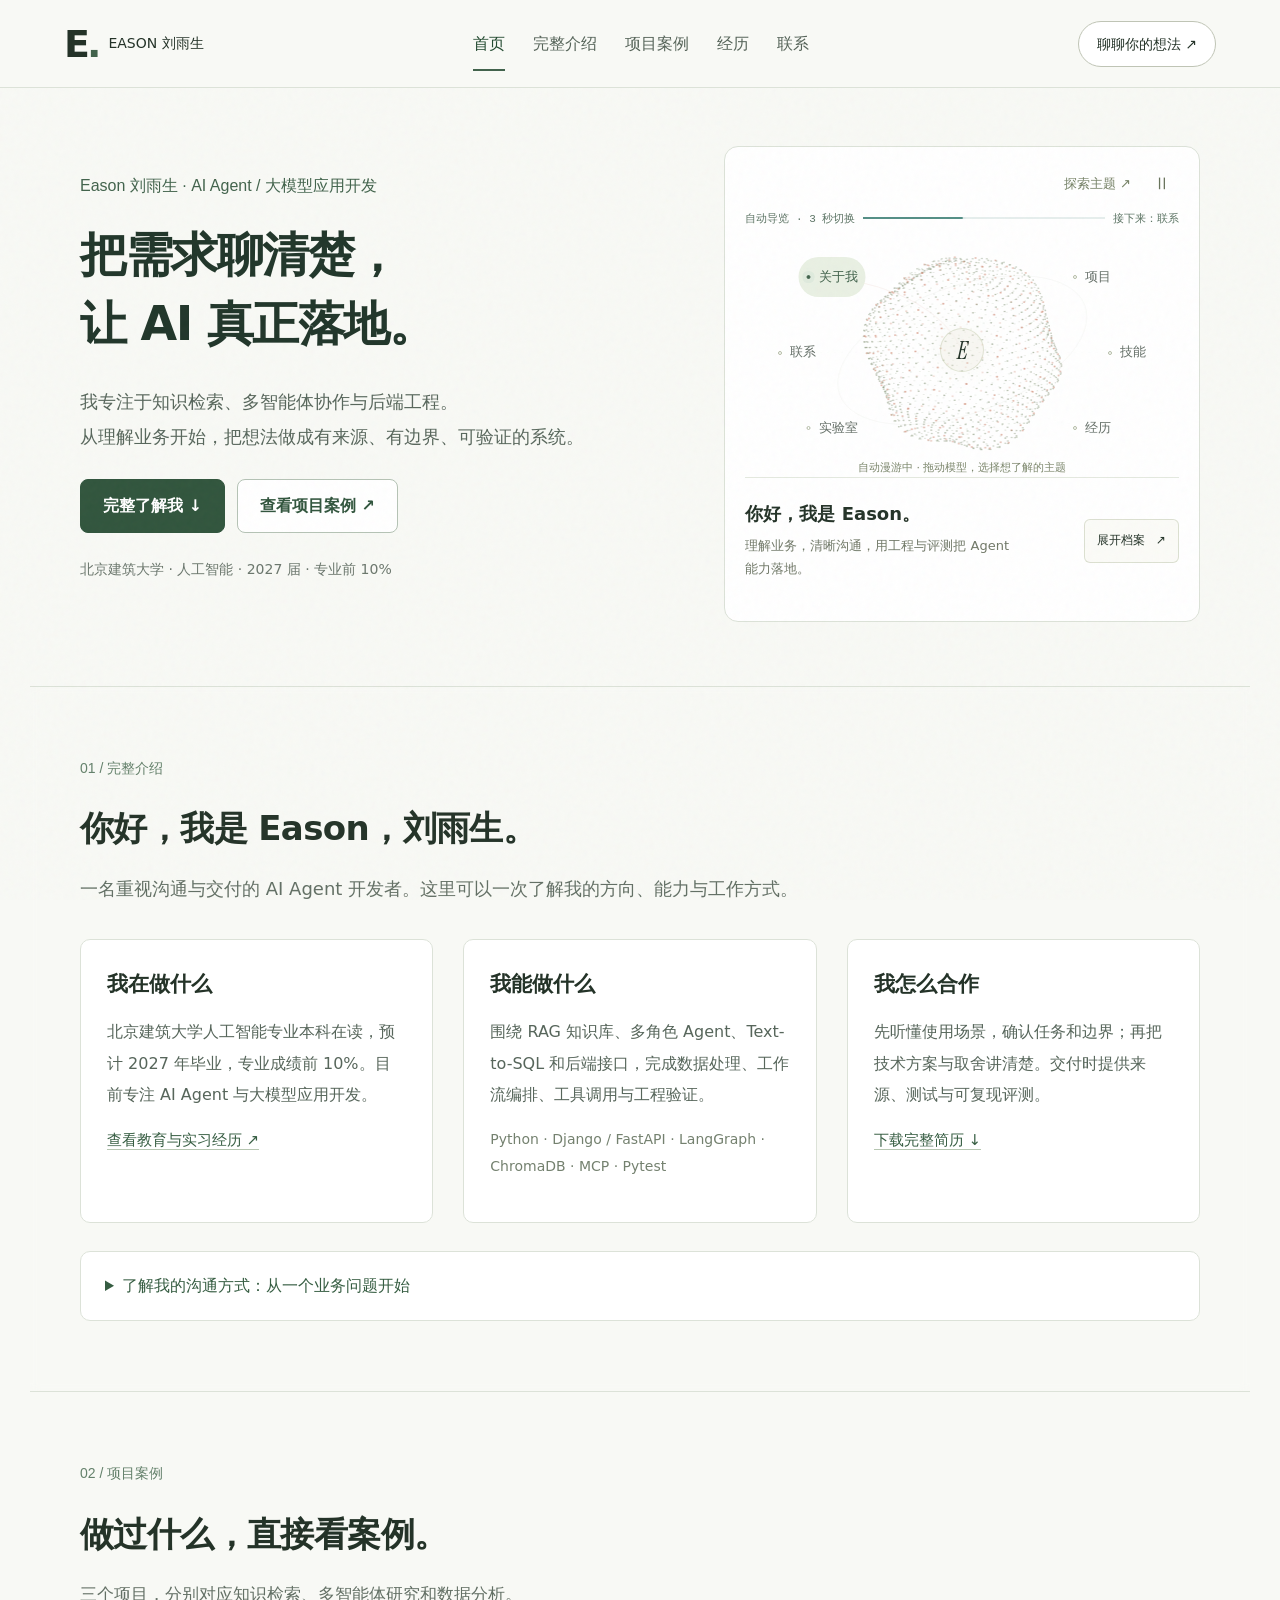
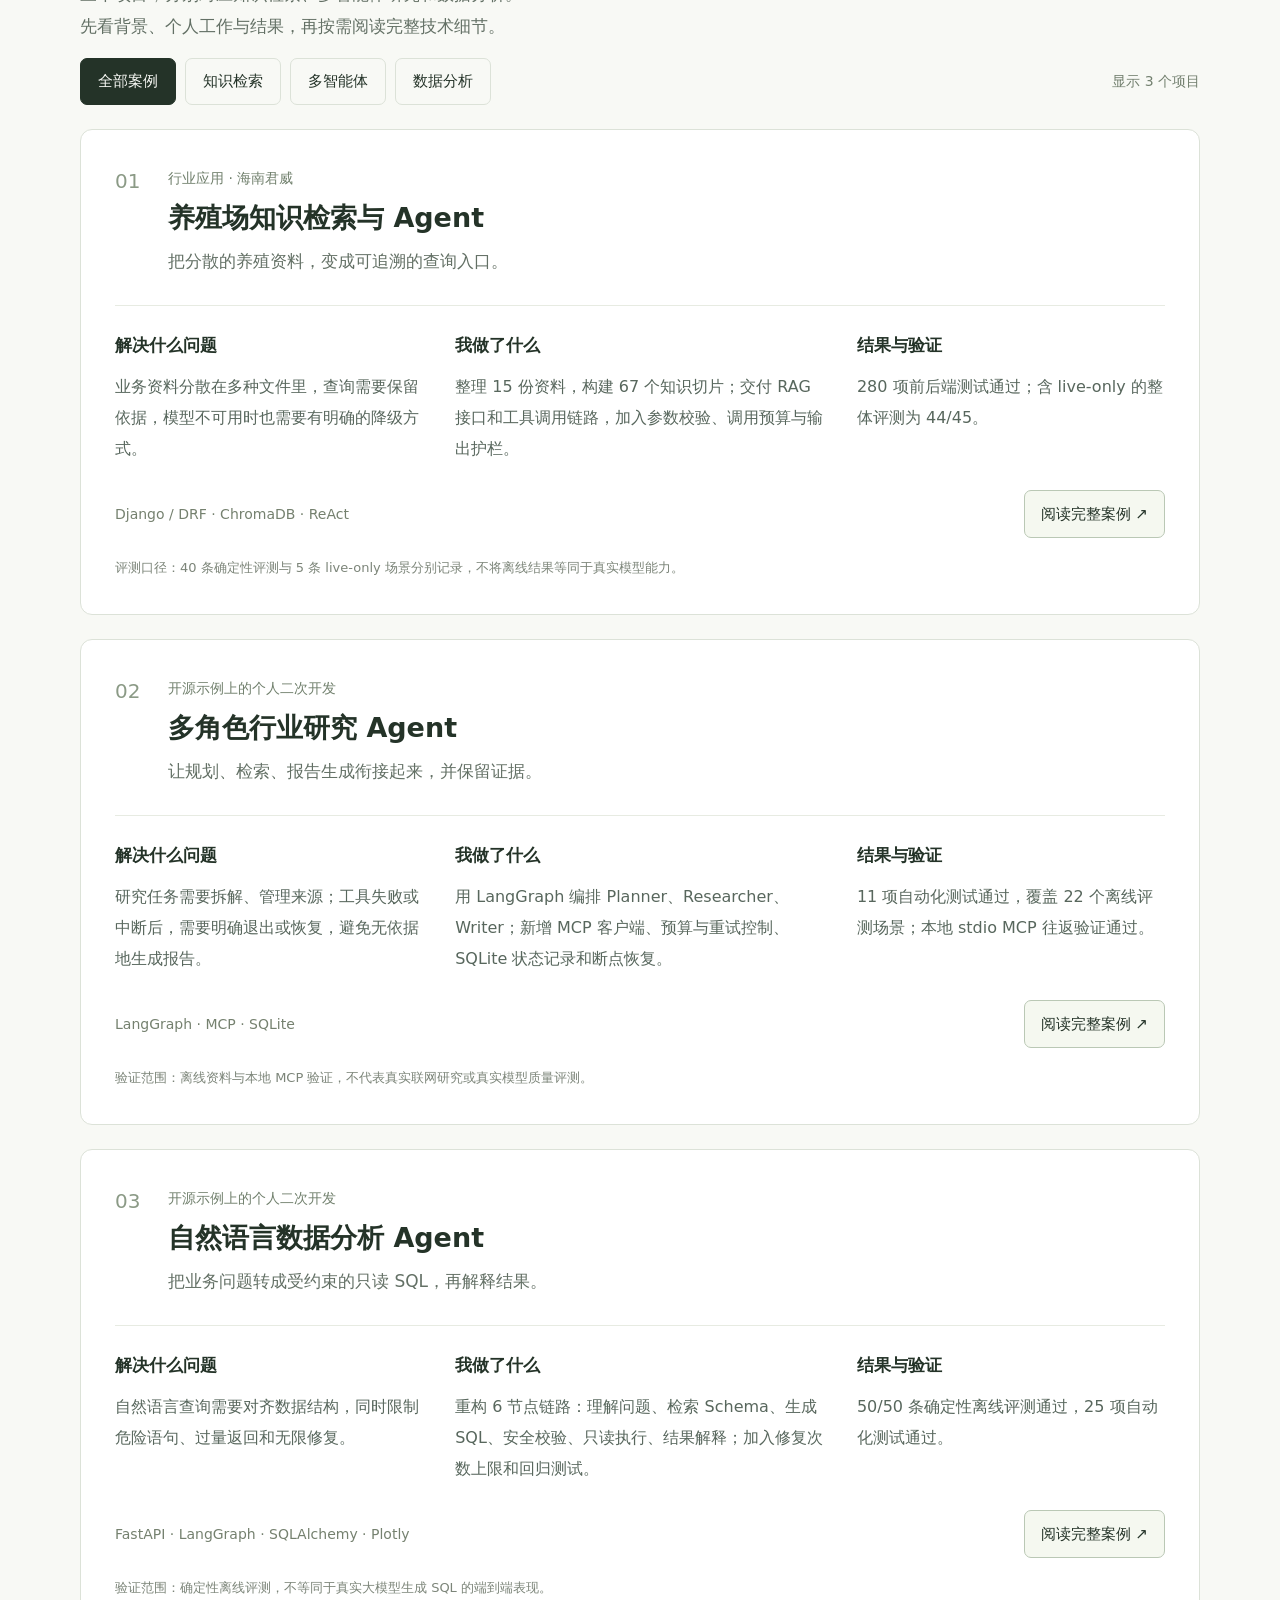
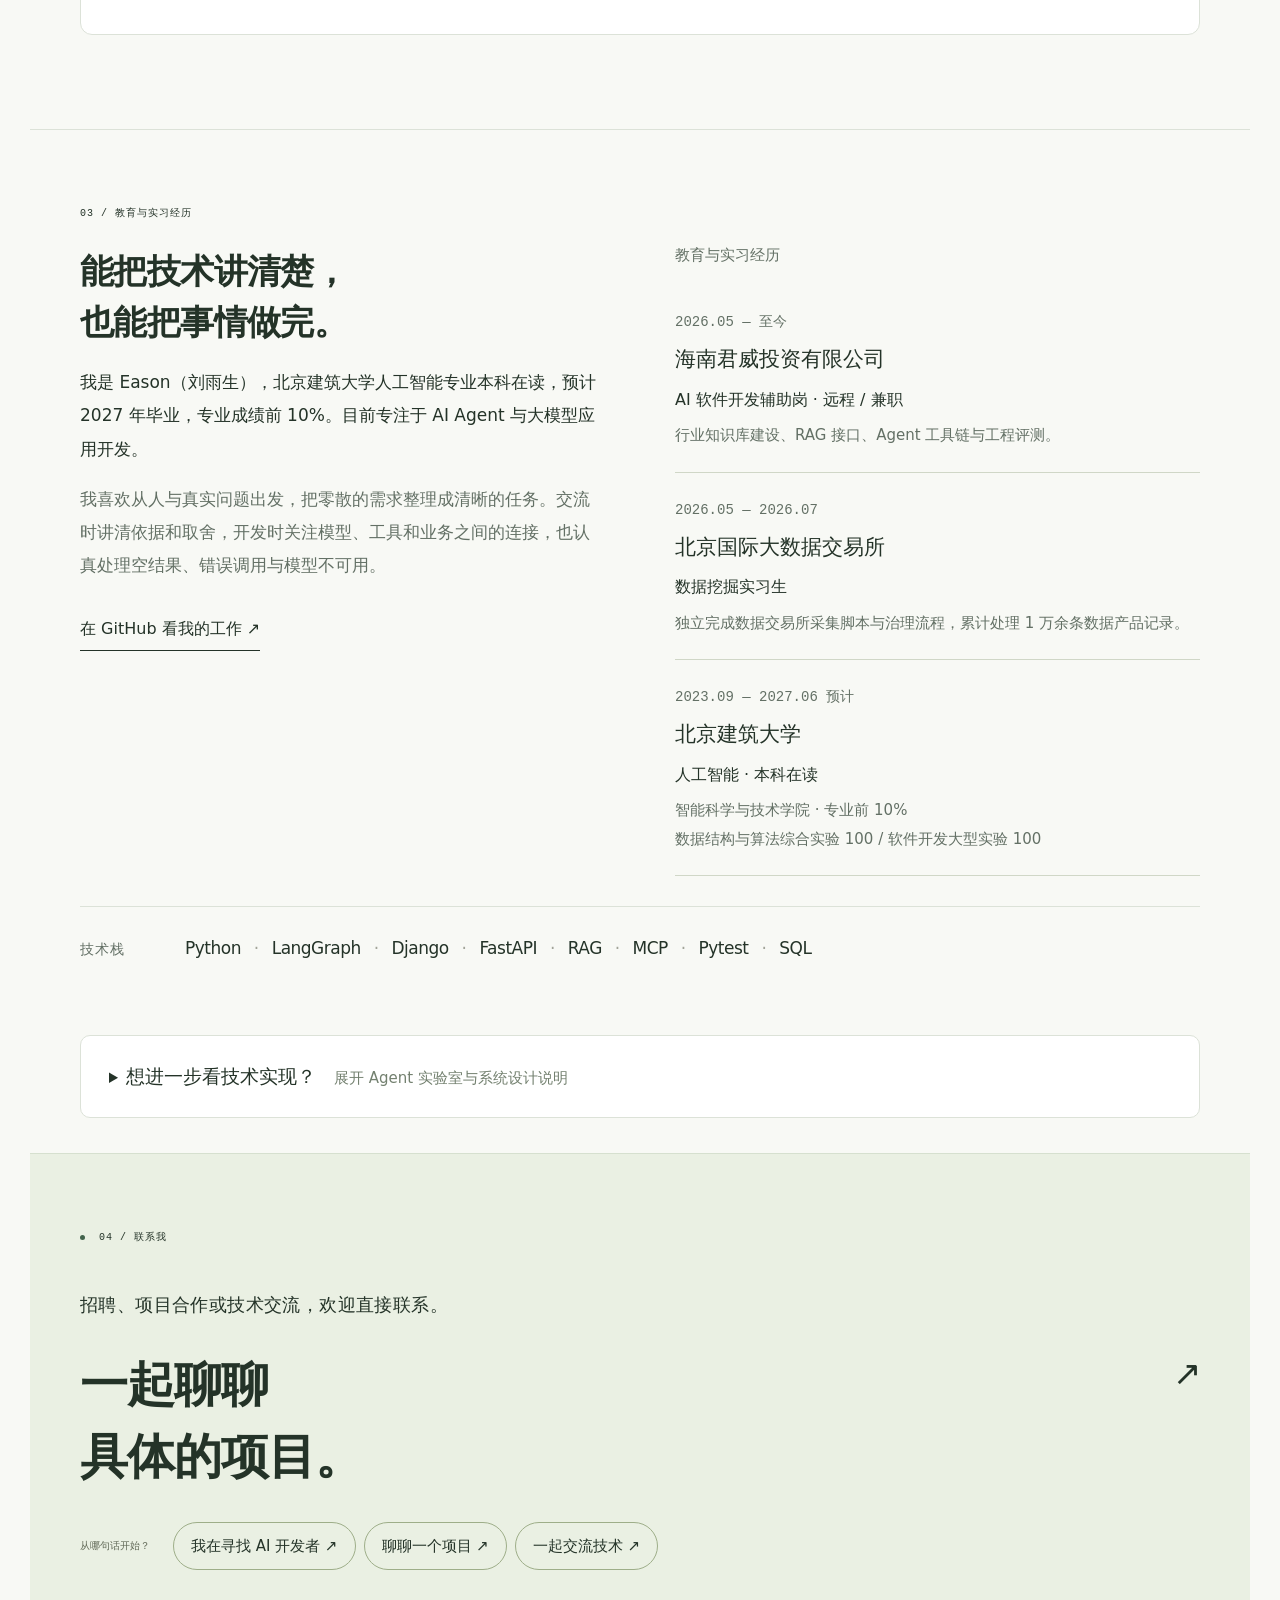
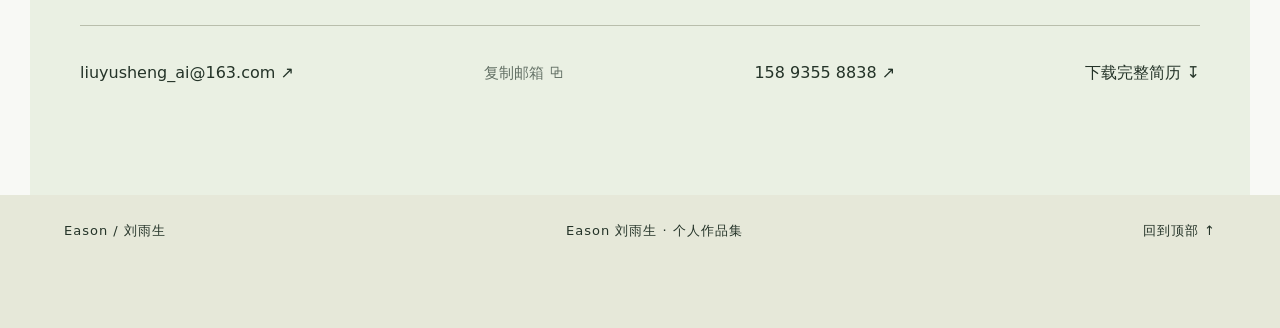
==== index.html @ 1d69d340 "Simplify portfolio around readable project cases Prioritise readable content and clear navigation. A" ====
<!doctype html><html lang="zh-CN"><head><meta charset="utf-8"><meta name="viewport" content="width=device-width,initial-scale=1"><meta name="theme-color" content="#eae9e3"><meta name="description" content="Eason 刘雨生，理解业务、清晰沟通，构建可追溯、可评测的 AI Agent 与大模型应用。"><title>Eason 刘雨生 — AI Agent Developer</title><link rel="stylesheet" href="style.css?v=20261019e"><link rel="stylesheet" href="editorial.css?v=20261019e"><script src="app.js?v=20261019e" defer></script><script src="orbit.js?v=20261019e" defer></script><script src="editorial.js?v=20261019e" defer></script><link rel="stylesheet" href="clarity.css?v=20261019e"></head><body class="clarity-page"><div class="ambient-layer" aria-hidden="true"><canvas id="ambient-scene"></canvas><svg class="ambient-monogram" viewBox="0 0 320 400" focusable="false"><path d="M262 42H59V358H262V282H139V238H239V162H139V118H262Z"/></svg><div class="ambient-veil"></div><span class="ambient-word">EASON</span></div><a class="skip" href="#work">跳至作品</a><div class="progress"></div><header class="chapter-header"><div class="chapter-main"><a class="brand" href="#home" aria-label="Eason 首页">E<span>.</span><small>EASON 刘雨生<br><em>PEOPLE × AGENTS</em></small></a><nav class="chapter-nav" aria-label="主导航"><a href="#home" data-chapter="0" aria-current="location">首页</a><a href="#approach" data-chapter="1">完整介绍</a><a href="#work" data-chapter="2">项目案例</a><a href="#about" data-chapter="3">经历</a><a href="#contact" data-chapter="4">联系</a></nav><a class="header-contact" href="mailto:liuyusheng_ai@163.com">聊聊你的想法 ↗</a></div><div class="chapter-status"><span id="chapter-current">01 / 初次见面</span><span class="chapter-status-center">AI AGENT DEVELOPER · AVAILABLE FOR OPPORTUNITIES</span><span id="reading-progress">READING 00%</span></div></header><main>
<section class="hero" id="home"><div class="topline"><span class="mono"><i class="dot"></i> AVAILABLE FOR AI OPPORTUNITIES</span><span class="mono edition">PORTFOLIO — VOL. 2026</span></div><div class="hero-main"><div class="hero-editorial"><span class="hero-kicker">Eason 刘雨生 · AI Agent / 大模型应用开发</span><h1>把需求聊清楚，<br>让 AI 真正落地。</h1><p class="hero-statement">我专注于知识检索、多智能体协作与后端工程。<br>从理解业务开始，把想法做成有来源、有边界、可验证的系统。</p><div class="hero-actions"><a class="button-primary" href="#approach">完整了解我 ↓</a><a class="button-secondary" href="#work">查看项目案例 ↗</a></div><p class="hero-quick-facts">北京建筑大学 · 人工智能 · 2027 届 · 专业前 10%</p></div><div class="art knowledge-art" aria-label="Eason 个人知识星系"><div class="orbit-heading"><span class="mono">EASON / KNOWLEDGE CONSTELLATION</span><button class="orbit-mode" aria-label="切换到主题选择">探索主题 ↗</button><button class="orbit-motion" aria-label="暂停星系自动旋转" aria-pressed="false">Ⅱ</button></div><div class="orbit-tour" aria-live="off"><span id="orbit-tour-label">自动导览 · 3 秒切换</span><div class="orbit-tour-track" aria-hidden="true"><i></i></div><span id="orbit-tour-next">接下来：联系</span></div><div class="orbit-stage"><canvas id="orb" tabindex="0" role="img" aria-label="交互式个人知识星系。拖动旋转，方向键调整视角，回车展开当前档案。" aria-describedby="orbit-help"></canvas><div class="orbit-topic-buttons" role="group" aria-label="探索个人档案主题"><button data-orbit-topic="about" aria-pressed="true"><i></i><span>关于我<small>IDENTITY</small></span></button><button data-orbit-topic="projects" aria-pressed="false"><i></i><span>项目<small>SELECTED WORK</small></span></button><button data-orbit-topic="skills" aria-pressed="false"><i></i><span>技能<small>TOOLKIT</small></span></button><button data-orbit-topic="journey" aria-pressed="false"><i></i><span>经历<small>JOURNEY</small></span></button><button data-orbit-topic="demo" aria-pressed="false"><i></i><span>实验室<small>PLAYGROUND</small></span></button><button data-orbit-topic="contact" aria-pressed="false"><i></i><span>联系<small>LET’S TALK</small></span></button></div><button class="orbit-core" aria-label="展开当前主题档案">E<span>EXPLORE</span></button><span id="orbit-help">自动漫游中 · 拖动模型，选择想了解的主题</span></div><div class="orbit-insight" aria-live="polite"><div><span id="orbit-eyebrow" class="mono">01 / IDENTITY</span><h2 id="orbit-title">你好，我是 Eason。</h2><p id="orbit-summary">理解业务，清晰沟通，用工程与评测把 Agent 能力落地。</p></div><button id="orbit-open">展开档案 <span>↗</span></button></div><form class="orbit-search" role="search" aria-label="搜索个人档案"><label class="sr-only" for="orbit-query">想了解 Eason 的什么信息？</label><span aria-hidden="true">⌕</span><input id="orbit-query" type="search" maxlength="100" placeholder="输入关键词：项目、实习、技能…" autocomplete="off"><button type="submit" aria-label="查找档案">↗</button></form><span class="orbit-search-note" id="orbit-search-note" role="status">仅检索本站档案 · 无需调用 AI</span></div></div><div class="hero-bottom"><div><span class="mini">我是 Eason，刘雨生。</span><p class="hero-chinese">听懂业务语言，<br>也写好工程代码。</p><span class="mini muted">AI Agent · RAG · 多智能体系统</span></div><div class="hero-note"><p>沟通，让问题更清晰。<br>工程，让想法真正落地。</p><a class="round-link" href="#playground">亲手运行一次 Agent <b>↗</b></a></div><span class="vertical mono">SCROLL TO DISCOVER</span></div><div class="hero-foot"><span>BEIJING UNIVERSITY OF CIVIL ENGINEERING AND ARCHITECTURE</span><span>人工智能 · 2027 届</span></div></section>
<section class="philosophy pad overview" id="approach"><div class="section-label">01 / 完整介绍</div><h2>你好，我是 Eason，刘雨生。</h2><p class="section-intro">一名重视沟通与交付的 AI Agent 开发者。这里可以一次了解我的方向、能力与工作方式。</p><div class="overview-grid"><article><h3>我在做什么</h3><p>北京建筑大学人工智能专业本科在读，预计 2027 年毕业，专业成绩前 10%。目前专注 AI Agent 与大模型应用开发。</p><a href="#about">查看教育与实习经历 ↗</a></article><article><h3>我能做什么</h3><p>围绕 RAG 知识库、多角色 Agent、Text-to-SQL 和后端接口，完成数据处理、工作流编排、工具调用与工程验证。</p><p class="overview-tools">Python · Django / FastAPI · LangGraph · ChromaDB · MCP · Pytest</p></article><article><h3>我怎么合作</h3><p>先听懂使用场景，确认任务和边界；再把技术方案与取舍讲清楚。交付时提供来源、测试与可复现评测。</p><a href="resume.docx" download="Eason-刘雨生-简历.docx">下载完整简历 ↓</a></article></div><details class="optional-detail"><summary>了解我的沟通方式：从一个业务问题开始</summary><div class="conversation-brief"><div class="brief-intro"><span class="mono">START WITH YOUR QUESTION</span><h3>你想解决哪类问题？</h3><div class="brief-options" role="group" aria-label="选择业务问题"><button data-brief="knowledge" aria-pressed="true">资料很多，怎么让它用起来？ <span>↗</span></button><button data-brief="research" aria-pressed="false">调研很耗时，能否拆开协作？ <span>↗</span></button><button data-brief="data" aria-pressed="false">能不能直接问数据一个问题？ <span>↗</span></button></div></div><div class="brief-response" aria-live="polite"><span class="mono">LET’S CLARIFY</span><h3 id="brief-title">先对齐问题，再选择技术。</h3><ol id="brief-questions"><li>谁会使用这些资料？最常问什么？</li><li>资料是否完整、更新、可以追溯？</li><li>什么情况必须停止回答或交给人？</li></ol><p id="brief-route">对应实践：养殖场 RAG & Agent → 资料治理、检索、工具与输出护栏。</p><button id="brief-project">看看我是怎么做的 ↗</button></div></div></details></section>
<section class="work pad" id="work"><div class="section-label">02 / 项目案例</div><div class="work-heading"><h2>做过什么，直接看案例。</h2><p>三个项目，分别对应知识检索、多智能体研究和数据分析。<br>先看背景、个人工作与结果，再按需阅读完整技术细节。</p></div><div class="work-filters" role="group" aria-label="按方向筛选项目"><button data-filter="all" aria-pressed="true">全部案例</button><button data-filter="rag" aria-pressed="false">知识检索</button><button data-filter="research" aria-pressed="false">多智能体</button><button data-filter="sql" aria-pressed="false">数据分析</button><span id="filter-status" role="status">显示 3 个项目</span></div><article class="case-study" data-category="rag"><div class="case-top"><span class="case-number">01</span><div><p class="case-kind">行业应用 · 海南君威</p><h3>养殖场知识检索与 Agent</h3><p class="case-lead">把分散的养殖资料，变成可追溯的查询入口。</p></div></div><div class="case-columns"><div><h4>解决什么问题</h4><p>业务资料分散在多种文件里，查询需要保留依据，模型不可用时也需要有明确的降级方式。</p></div><div><h4>我做了什么</h4><p>整理 15 份资料，构建 67 个知识切片；交付 RAG 接口和工具调用链路，加入参数校验、调用预算与输出护栏。</p></div><div><h4>结果与验证</h4><p>280 项前后端测试通过；含 live-only 的整体评测为 44/45。</p></div></div><div class="case-bottom"><span>Django / DRF · ChromaDB · ReAct</span><button class="case-more" data-project="0" aria-haspopup="dialog">阅读完整案例 ↗</button></div><p class="case-note">评测口径：40 条确定性评测与 5 条 live-only 场景分别记录，不将离线结果等同于真实模型能力。</p></article><div class="project-pair"><article class="case-study" data-category="research"><div class="case-top"><span class="case-number">02</span><div><p class="case-kind">开源示例上的个人二次开发</p><h3>多角色行业研究 Agent</h3><p class="case-lead">让规划、检索、报告生成衔接起来，并保留证据。</p></div></div><div class="case-columns"><div><h4>解决什么问题</h4><p>研究任务需要拆解、管理来源；工具失败或中断后，需要明确退出或恢复，避免无依据地生成报告。</p></div><div><h4>我做了什么</h4><p>用 LangGraph 编排 Planner、Researcher、Writer；新增 MCP 客户端、预算与重试控制、SQLite 状态记录和断点恢复。</p></div><div><h4>结果与验证</h4><p>11 项自动化测试通过，覆盖 22 个离线评测场景；本地 stdio MCP 往返验证通过。</p></div></div><div class="case-bottom"><span>LangGraph · MCP · SQLite</span><button class="case-more" data-project="1" aria-haspopup="dialog">阅读完整案例 ↗</button></div><p class="case-note">验证范围：离线资料与本地 MCP 验证，不代表真实联网研究或真实模型质量评测。</p></article><article class="case-study" data-category="sql"><div class="case-top"><span class="case-number">03</span><div><p class="case-kind">开源示例上的个人二次开发</p><h3>自然语言数据分析 Agent</h3><p class="case-lead">把业务问题转成受约束的只读 SQL，再解释结果。</p></div></div><div class="case-columns"><div><h4>解决什么问题</h4><p>自然语言查询需要对齐数据结构，同时限制危险语句、过量返回和无限修复。</p></div><div><h4>我做了什么</h4><p>重构 6 节点链路：理解问题、检索 Schema、生成 SQL、安全校验、只读执行、结果解释；加入修复次数上限和回归测试。</p></div><div><h4>结果与验证</h4><p>50/50 条确定性离线评测通过，25 项自动化测试通过。</p></div></div><div class="case-bottom"><span>FastAPI · LangGraph · SQLAlchemy · Plotly</span><button class="case-more" data-project="2" aria-haspopup="dialog">阅读完整案例 ↗</button></div><p class="case-note">验证范围：确定性离线评测，不等同于真实大模型生成 SQL 的端到端表现。</p></article></div></section>
<section class="about pad" id="about"><div class="section-label"><span class="mono">03 / 教育与实习经历</span><span>关于我</span></div><div class="about-grid"><div><div class="name-art" aria-hidden="true">雨<span>生</span><small>CURIOUS BY NATURE.<br>GROUNDED BY PRACTICE.</small></div><h2>能把技术讲清楚，<br>也能把事情做完。</h2><p>我是 Eason（刘雨生），北京建筑大学人工智能专业本科在读，预计 2027 年毕业，专业成绩前 10%。目前专注于 AI Agent 与大模型应用开发。</p><p class="muted">我喜欢从人与真实问题出发，把零散的需求整理成清晰的任务。交流时讲清依据和取舍，开发时关注模型、工具和业务之间的连接，也认真处理空结果、错误调用与模型不可用。</p><a class="text-link" href="https://github.com/liuyusheng-ai" target="_blank" rel="noopener noreferrer">在 GitHub 看我的工作 ↗</a></div><div class="experience"><h3 class="mono">教育与实习经历</h3><article><span class="mono">2026.05 — 至今</span><h4>海南君威投资有限公司</h4><p>AI 软件开发辅助岗 · 远程 / 兼职</p><small>行业知识库建设、RAG 接口、Agent 工具链与工程评测。</small></article><article><span class="mono">2026.05 — 2026.07</span><h4>北京国际大数据交易所</h4><p>数据挖掘实习生</p><small>独立完成数据交易所采集脚本与治理流程，累计处理 1 万余条数据产品记录。</small></article><article><span class="mono">2023.09 — 2027.06 预计</span><h4>北京建筑大学</h4><p>人工智能 · 本科在读</p><small>智能科学与技术学院 · 专业前 10%<br>数据结构与算法综合实验 100 / 软件开发大型实验 100</small></article></div></div><div class="toolkit"><span class="mono">技术栈</span><p>Python <i>·</i> LangGraph <i>·</i> Django <i>·</i> FastAPI <i>·</i> RAG <i>·</i> MCP <i>·</i> Pytest <i>·</i> SQL</p></div></section>
<details class="optional-lab pad" id="technical-details"><summary><span>想进一步看技术实现？</span><small>展开 Agent 实验室与系统设计说明</small></summary><section class="playground pad" id="playground"><div class="section-label"><span class="mono">04 / THE AGENT PLAYGROUND</span><span>从旁观，到参与</span></div><div class="play-heading"><h2>Don’t just scroll.<br><em>Try a little intelligence.</em></h2><p>给系统一个任务，看看每一步发生什么。<br><small>本地预设演示 · 不调用模型 · 不采集输入</small></p></div><div class="sandbox"><div class="mission"><span class="mono">01 / CHOOSE A MISSION</span><div class="mission-options" role="group" aria-label="选择演示任务"><button data-mission="research" aria-pressed="true"><span>↗</span><strong>研究一个行业</strong><small>规划 → 检索 → 引用报告</small></button><button data-mission="sql" aria-pressed="false"><span>⌘</span><strong>用一句话查询数据</strong><small>意图 → SQL → 只读校验</small></button><button data-mission="safety" aria-pressed="false"><span>⊘</span><strong>试着越过安全边界</strong><small>危险意图 → 拦截 → 安全退出</small></button></div><label class="condition-label" for="demo-condition">再加一个条件</label><select id="demo-condition"><option value="normal">正常运行</option><option value="empty">检索没有找到证据</option><option value="failure">工具暂时不可用</option></select><p class="demo-prompt" id="demo-prompt">“请整理某行业的关键趋势，并给出资料来源。”</p><div class="demo-controls"><button id="run-demo" class="primary-action">运行演示 <span>↗</span></button><button id="step-demo">逐步执行 →</button><button id="reset-demo" aria-label="重置演示">↺ 重置</button></div></div><div class="trace"><div class="trace-header"><span class="mono">EXECUTION TRACE</span><span id="trace-state">等待任务</span></div><ol id="trace-list"><li class="trace-empty">你的任务将如何被拆解？<br><small>选择任务，点击运行或逐步执行。</small></li></ol><div class="demo-result" id="demo-result" role="status" aria-live="polite"><span class="mono">OUTPUT / 等待运行</span><p>答案很重要，抵达答案的过程也一样。</p></div></div></div></section><section class="lab pad" id="system"><div class="section-label"><span class="mono">05 / SYSTEM THINKING</span><span>一条回答背后的工程</span></div><div class="lab-heading"><h2>Inside the <em>agent.</em></h2><p>选择一个环节，看看我如何构建系统。<br><small>以下为设计说明，不调用真实模型。</small></p></div><div class="pipeline" role="tablist" aria-label="系统设计环节"><button role="tab" id="stage-0" aria-selected="true" aria-controls="stage-panel" data-stage="0"><span>01</span>理解问题 <b>→</b></button><button role="tab" id="stage-1" aria-selected="false" aria-controls="stage-panel" tabindex="-1" data-stage="1"><span>02</span>检索证据 <b>→</b></button><button role="tab" id="stage-2" aria-selected="false" aria-controls="stage-panel" tabindex="-1" data-stage="2"><span>03</span>调用工具 <b>→</b></button><button role="tab" id="stage-3" aria-selected="false" aria-controls="stage-panel" tabindex="-1" data-stage="3"><span>04</span>验证结果 <b>↗</b></button></div><div class="stage-panel" id="stage-panel" role="tabpanel" aria-labelledby="stage-0"><span class="mono stage-index">[ 01 / INTENT ]</span><div><h3 id="stage-title">先确定问题，再决定行动。</h3><p id="stage-copy">在工具执行之前识别业务意图、提取参数并校验输入。对空问题、危险意图和不在能力范围内的请求设置明确的退出路径。</p><span id="stage-tags">意图路由 / 参数校验 / 空问题拒绝</span></div></div></section>
</details>
<section class="contact pad" id="contact"><div class="section-label"><span class="mono"><i class="dot"></i> 04 / 联系我</span><span>AI Agent / 大模型应用开发</span></div><p class="contact-kicker">招聘、项目合作或技术交流，欢迎直接联系。</p><a class="contact-title" href="mailto:liuyusheng_ai@163.com">一起聊聊<br>具体的项目。<b>↗</b></a><div class="contact-intents" role="group" aria-label="选择联系主题"><span>从哪句话开始？</span><button data-intent="招聘交流" aria-pressed="false">我在寻找 AI 开发者 ↗</button><button data-intent="项目合作" aria-pressed="false">聊聊一个项目 ↗</button><button data-intent="技术交流" aria-pressed="false">一起交流技术 ↗</button></div><p id="intent-message" role="status"></p><div class="contact-bottom"><a href="mailto:liuyusheng_ai@163.com">liuyusheng_ai@163.com ↗</a><button id="copy-email">复制邮箱 ⧉</button><a href="tel:15893558838">158 9355 8838 ↗</a><a href="resume.docx" download="刘雨生-简历.docx">下载完整简历 ↧</a></div><span id="copy-status" role="status"></span></section></main><footer><a href="#home">Eason / 刘雨生</a><span>Eason 刘雨生 · 个人作品集</span><a href="#home">回到顶部 ↑</a></footer><a class="back-to-top" href="#home" aria-label="回到顶部" hidden><span>↑</span><small>回到顶部</small></a><dialog id="project-dialog"><button class="close-dialog" aria-label="关闭项目详情">关闭 ×</button><div id="dialog-content"></div></dialog><dialog id="orbit-dialog" aria-labelledby="orbit-dialog-title"><button class="orbit-close" aria-label="关闭个人档案">关闭 ×</button><div id="orbit-dialog-content"></div></dialog></body></html>
---- style.css ----
@import url('https://fonts.googleapis.com/css2?family=DM+Sans:wght@400;500;600;700&family=Instrument+Serif:ital@0;1&display=swap');
:root{--paper:#eae9e3;--ink:#252721;--muted:#74766d;--line:#cccdc3;--accent:#b6502e;--serif:'Instrument Serif',Georgia,'Songti SC',serif}*{box-sizing:border-box}html{scroll-behavior:smooth;scroll-padding-top:30px}body{margin:0;background:var(--paper);color:var(--ink);font-family:'DM Sans','PingFang SC','Microsoft YaHei',sans-serif;-webkit-font-smoothing:antialiased}body:after{content:'';position:fixed;inset:0;pointer-events:none;z-index:10;opacity:.03;background-image:url("data:image/svg+xml,%3Csvg viewBox='0 0 180 180' xmlns='http://www.w3.org/2000/svg'%3E%3Cfilter id='n'%3E%3CfeTurbulence type='fractalNoise' baseFrequency='.9' numOctaves='3' stitchTiles='stitch'/%3E%3C/filter%3E%3Cpath fill='%23000' filter='url(%23n)' d='M0 0h180v180H0z'/%3E%3C/svg%3E")}a{color:inherit;text-decoration:none}button{font:inherit;color:inherit;cursor:pointer}a,button{-webkit-tap-highlight-color:transparent}button:focus-visible,a:focus-visible{outline:2px solid var(--accent);outline-offset:6px}p{font-size:13px;line-height:2}.muted{color:var(--muted)}.accent{color:var(--accent)}.mono{font-family:'SFMono-Regular',Consolas,monospace;font-size:10px;letter-spacing:1px}.mini{font-size:10px}em{font-family:var(--serif);font-style:italic;font-weight:400}.dot{width:5px;height:5px;background:var(--accent);border-radius:50%;display:inline-block;margin-right:7px}.skip{position:fixed;top:-100px;z-index:50;background:var(--paper);padding:15px}.skip:focus{top:0}.progress{position:fixed;top:0;left:0;height:2px;background:var(--accent);width:0;z-index:50}header{height:104px;margin:0 4.2%;display:flex;align-items:center;justify-content:space-between;border-bottom:1px solid var(--line)}.brand{display:flex;align-items:center;font-size:38px;font-weight:700;letter-spacing:-3px}.brand>span{color:var(--accent)}.brand small{font-size:12px;font-weight:500;letter-spacing:1px;line-height:1.6;margin-left:16px}.brand em{font-family:inherit;font-size:7px;font-style:normal;letter-spacing:.5px}nav{display:flex;gap:38px;font-size:12px}nav sup{font-size:8px;color:var(--muted);margin-left:3px}nav a:hover{color:var(--accent)}.resume{font-size:11px;border:1px solid var(--line);padding:12px 20px;border-radius:30px}.hero{padding:32px 4.2% 0;min-height:calc(100svh - 104px)}.topline{display:flex;justify-content:space-between}.topline .mono{font-size:9px}.hero-main{position:relative;padding-top:55px;min-height:390px}h1{font-size:clamp(80px,10.1vw,180px);font-weight:500;line-height:.95;letter-spacing:-.065em;margin:0;position:relative;z-index:2;pointer-events:none}h1 em{color:var(--accent);letter-spacing:-.025em}.art{position:absolute;right:0;top:-20px;width:44%;height:460px}canvas{width:100%;height:100%;display:block}.art-caption{position:absolute;bottom:15px;right:0;font-size:8px;line-height:1.8;color:var(--muted)}.hero-bottom{margin-top:35px;display:grid;grid-template-columns:1.1fr 1fr 30px;align-items:end;padding-bottom:40px;position:relative;z-index:3}.hero-chinese{font-size:24px;line-height:1.6;letter-spacing:2px;margin:12px 0}.hero-note{padding-left:14%}.hero-note p{font-size:12px;line-height:1.9;color:var(--muted)}.round-link{display:flex;align-items:center;gap:28px;font-size:11px;margin-top:24px}.round-link b{border:1px solid var(--line);border-radius:50%;height:39px;width:39px;display:grid;place-items:center;font-size:17px;font-weight:400;transition:.3s}.round-link:hover b{background:var(--ink);color:var(--paper);transform:translateY(3px)}.vertical{writing-mode:vertical-rl;font-size:8px}.hero-foot{display:flex;justify-content:space-between;border-top:1px solid var(--line);padding:16px 0;font-size:8px;letter-spacing:1px;color:var(--muted)}.pad{padding:90px 7%}.section-label{display:flex;justify-content:space-between;align-items:center;font-size:10px;padding-bottom:40px;color:var(--muted)}.section-label>.mono{color:var(--ink)}.philosophy{background:#dfdfd6}.intro-grid{display:grid;grid-template-columns:1fr 1fr;gap:15%}h2{font-weight:400;font-size:clamp(32px,4.1vw,62px);letter-spacing:-.045em;line-height:1.2;margin:0}.intro-grid h2{line-height:1.5;letter-spacing:-1px}.intro-grid p{margin-top:0}.text-link{font-size:11px;border-bottom:1px solid var(--ink);padding-bottom:7px;display:inline-block;margin-top:16px}.principles{display:grid;grid-template-columns:repeat(3,1fr);margin-top:65px;border-top:1px solid #bfc0b6}.principles>div{padding:25px 20px 0 0}.principles h3{font-size:21px;font-weight:500;letter-spacing:-.5px;margin:22px 0 10px}.principles p{font-size:11px;color:var(--muted)}.work-heading{display:flex;justify-content:space-between;align-items:end;margin-bottom:48px}.work-heading h2{font-size:clamp(40px,5.4vw,78px);line-height:1.05}.work-heading p{font-size:12px;color:var(--muted)}.project{display:block;text-align:left;border:0;padding:0;width:100%;background:none}.featured{display:grid;grid-template-columns:1fr 1.2fr;background:#d9dcd2;min-height:430px;overflow:hidden}.project-info{padding:40px}.project-info>.mono{font-size:9px}.project-info h3{font-weight:400;font-size:31px;line-height:1.5;margin:48px 0 10px}.project-info p{font-size:12px}.tags{display:flex;gap:6px;margin-top:24px;flex-wrap:wrap}.tags span{font-size:9px;border:1px solid #b8bfb0;border-radius:20px;padding:6px 10px}.more{display:flex;justify-content:space-between;align-items:center;margin-top:34px;font-size:10px}.more b{font-size:25px;font-weight:400;transition:.3s}.project:hover .more b{transform:translate(4px,-4px)}.rag-art{position:relative;display:flex;flex-direction:column;align-items:center;justify-content:center;overflow:hidden;background:#252c25;color:#e3e7d9}.rag-art:before{position:absolute;inset:0;content:'';background-image:linear-gradient(#ffffff05 1px,transparent 1px),linear-gradient(90deg,#ffffff05 1px,transparent 1px);background-size:32px 32px}.diagram-top{position:absolute;top:25px;font-size:8px;color:#acb5a4}.stack{transform:perspective(600px) rotateX(20deg) rotateZ(-12deg);width:62%;transition:transform .8s}.project:hover .stack{transform:perspective(600px) rotateX(5deg) rotateZ(-6deg) translateY(-8px)}.stack div{padding:20px 16px;border:1px solid #91a083;background:#343d31;font-size:12px;display:flex;justify-content:space-between;box-shadow:0 16px 30px #0002;margin-top:-5px}.stack div:nth-child(2){background:#46523e}.stack div:nth-child(3){background:#5a6a4e}.stack small{font-size:7px;letter-spacing:1px;align-self:center}.beam{height:35px;border-left:1px dashed #a6b69a}.answer{z-index:1;padding:16px 20px;border:1px solid #a6b69a;border-radius:6px;font-size:9px;letter-spacing:1px;background:#252c25}.answer small{display:block;font-size:8px;color:#abb6a0;margin-top:9px}.diagram-bottom{position:absolute;bottom:22px;font-size:7px;color:#acb5a4}.project-pair{display:grid;grid-template-columns:1fr 1fr;gap:24px;margin-top:30px}.mini-art{height:290px;position:relative;overflow:hidden}.research-art{background:#d9cbbf;display:flex;align-items:center;justify-content:space-evenly}.node{border:1px solid #806b5c;width:64px;height:64px;border-radius:50%;display:flex;align-items:center;justify-content:center;font:italic 35px var(--serif);position:relative;z-index:2;background:#d9cbbf;transition:transform .5s}.project:hover .node{transform:translateY(-8px)}.node span{position:absolute;top:76px;font:9px 'DM Sans',sans-serif;letter-spacing:.5px}.raised{margin-top:-75px}.research-art svg{position:absolute;inset:0;width:100%;height:100%;fill:none;stroke:#a28c7b;stroke-width:1;stroke-dasharray:3 5}.research-art .diagram-bottom{color:#806b5c;width:100%;text-align:center}.sql-art{background:#d3d7dc;display:flex;justify-content:center;flex-direction:column;align-items:center}.query{font-size:11px;color:#6b737c;margin-bottom:22px}.code{font:16px/1.7 'SFMono-Regular',Consolas,monospace;letter-spacing:-.5px;transform:rotate(-3deg)}.code span{color:#6a7e92}.code em{font:inherit;color:#a36b4b}.lock{font-size:8px;border:1px solid #a6b1bb;padding:6px 10px;border-radius:20px;margin-top:20px}.project-caption{padding-top:25px}.project-caption>.mono{font-size:8px;color:var(--muted)}.project-caption h3{font-size:20px;font-weight:400;display:flex;justify-content:space-between;align-items:center;margin:15px 0}.project-caption h3 b{font-size:24px;font-weight:400}.project-caption p{font-size:11px}.source-note{font-size:9px;color:var(--muted);max-width:700px;margin:40px 0 0}.lab{background:var(--ink);color:var(--paper)}.lab .section-label,.lab .section-label>.mono{color:#acafa4}.lab-heading{display:flex;justify-content:space-between;align-items:end;margin-bottom:50px}.lab-heading h2{font-size:clamp(35px,4.5vw,65px)}.lab-heading p{font-size:11px;color:#b0b4a8}.lab-heading small{font-size:9px;color:#a0a698}.pipeline{display:grid;grid-template-columns:repeat(4,1fr);border-bottom:1px solid #51564b}.pipeline button{background:none;border:0;color:#a0a698;padding:20px 0;text-align:left;border-bottom:2px solid transparent;font-size:13px;display:flex;align-items:center;gap:15px}.pipeline button span{font:10px monospace}.pipeline button b{margin-left:auto;padding-right:20px;font-weight:400}.pipeline button[aria-selected=true]{color:#e5e5d7;border-color:#c87852}.stage-panel{padding-top:45px;display:grid;grid-template-columns:1fr 2fr;gap:60px;min-height:205px}.stage-index{color:#d48c68}.stage-panel h3{font-size:22px;font-weight:400;margin:0 0 15px}.stage-panel p{font-size:12px;color:#b0b4a8;max-width:620px;margin:0 0 20px}#stage-tags{font-size:9px;letter-spacing:1px;color:#d1d3c7}.about-grid{display:grid;grid-template-columns:1fr 1fr;gap:15%}.name-art{height:195px;position:relative;font-family:'Songti SC',serif;font-size:125px;letter-spacing:-15px;line-height:1;color:#c6c5b8;margin-bottom:35px}.name-art>span{color:#a0a38f;position:relative;top:26px}.name-art small{position:absolute;font:7px/1.8 monospace;letter-spacing:1px;left:220px;top:88px;color:var(--muted)}.about h2{font-size:33px;line-height:1.5;letter-spacing:0}.about p{font-size:12px}.experience h3{font-weight:400;color:var(--muted);font-size:9px;margin:0 0 10px}.experience article{padding:30px 0;border-bottom:1px solid var(--line)}.experience article>.mono{font-size:9px;color:var(--muted)}.experience h4{font-size:18px;font-weight:400;margin:12px 0}.experience p{font-size:11px}.experience small{font-size:10px;color:var(--muted);line-height:2}.toolkit{border-top:1px solid var(--line);margin-top:70px;padding-top:25px;display:flex;gap:60px;align-items:baseline}.toolkit>.mono{color:var(--muted);white-space:nowrap}.toolkit p{font-size:18px;line-height:2;margin:0;letter-spacing:-.5px}.toolkit i{font-style:normal;color:#a2a499;margin:0 8px}.contact{background:#d8d9cd;padding-bottom:40px}.contact-kicker{font-size:12px;margin:40px 0 25px}.contact-title{font-size:clamp(50px,8.2vw,120px);line-height:1;letter-spacing:-.05em;display:block;position:relative}.contact-title em{color:var(--accent);letter-spacing:-.025em}.contact-title>b{font-size:clamp(50px,8vw,110px);position:absolute;right:0;top:0;font-weight:400;transition:transform .5s}.contact-title:hover>b{transform:translate(6px,-6px)}.contact-bottom{border-top:1px solid #b9beac;margin-top:55px;padding-top:25px;display:flex;gap:25px;justify-content:space-between;font-size:11px;align-items:center}.contact-bottom button{background:none;border:0;padding:0;font-size:10px;color:var(--muted)}#copy-status{font-size:10px;display:block;height:20px;margin-top:10px}footer{padding:27px 4.2%;display:flex;justify-content:space-between;font-size:8px;letter-spacing:1px}dialog{border:0;background:var(--paper);color:var(--ink);max-width:800px;width:calc(100% - 36px);max-height:85vh;padding:60px;box-shadow:0 30px 120px #0005}dialog::backdrop{background:#171b17b8;backdrop-filter:blur(7px)}.close-dialog{position:absolute;right:22px;top:20px;border:0;background:none;font-size:12px;padding:10px}dialog h2{font-size:34px;margin:25px 0}dialog h3{font-size:15px;margin:25px 0 10px}dialog p,dialog li{font-size:13px;line-height:2;color:#606458}dialog ul{padding-left:20px}.modal-metrics{display:flex;gap:30px;padding:25px 0;border-block:1px solid var(--line);margin:25px 0}.modal-metrics strong{font-size:30px;display:block;font-weight:500;letter-spacing:-1px}.modal-metrics span{font-size:9px;color:var(--muted)}.modal-note{font-size:10px!important;border-left:2px solid var(--accent);padding-left:15px}body.modal-open{overflow:hidden}@media(min-width:1600px){.hero-main{min-height:480px}.art{height:540px}}@media(max-width:900px){.hero-main{min-height:320px}.art{height:340px;top:5px;width:45%}h1{font-size:10.5vw}.pad{padding:65px 5%}.hero-note{padding-left:5%}.project-info{padding:30px}.project-info h3{font-size:26px}.about-grid{gap:8%}.name-art small{left:180px;font-size:6px}.pipeline button{font-size:11px;gap:8px}.contact-bottom{gap:14px;flex-wrap:wrap}}@media(max-width:600px){header{height:82px;margin:0 6%}.brand{font-size:29px}.brand small{font-size:10px;margin-left:10px}.brand em{font-size:6px}nav{gap:19px;font-size:10px}.resume{display:none}.hero{padding:24px 6% 0;min-height:auto}.edition{display:none}.topline .mono{font-size:7px;letter-spacing:1.2px}.hero-main{padding-top:40px;min-height:440px}h1{font-size:15.4vw;line-height:1.02;letter-spacing:-.06em}.art{width:78%;height:270px;top:173px;right:-5%}.art-caption{font-size:6px;bottom:0;right:8%}.hero-bottom{grid-template-columns:1fr 1fr;margin-top:5px;gap:22px;padding-bottom:30px}.hero-chinese{font-size:18px;margin:12px 0;letter-spacing:0}.mini{font-size:9px}.hero-note{padding:0}.hero-note p{font-size:10px;line-height:1.9}.round-link{font-size:9px;gap:12px}.round-link b{width:30px;height:30px}.vertical{display:none}.hero-foot{font-size:6px;gap:20px;line-height:1.8}.hero-foot span:first-child{max-width:64%}.hero-foot span:last-child{white-space:nowrap}.pad{padding:55px 6%}.section-label{font-size:8px;padding-bottom:30px;gap:20px}.section-label .mono{font-size:8px}.intro-grid{grid-template-columns:1fr;gap:25px}.intro-grid h2{font-size:35px}.intro-grid p{font-size:12px}.principles{margin-top:35px;gap:10px}.principles>div{padding:20px 0 0}.principles .mono{font-size:8px}.principles h3{font-size:15px;line-height:1.2;min-height:36px;margin:15px 0 8px}.principles p{font-size:9px;line-height:1.8}.work-heading h2{font-size:37px}.work-heading{margin-bottom:28px}.work-heading p{font-size:9px;line-height:1.7;margin-left:8px}.featured{grid-template-columns:1fr}.project-info{padding:26px}.project-info h3{font-size:25px;margin:25px 0 10px}.more{margin-top:20px}.rag-art{min-height:310px}.stack{width:60%}.project-pair{grid-template-columns:1fr;gap:35px;margin-top:30px}.mini-art{height:270px}.project-caption h3{font-size:19px}.source-note{font-size:8px;margin-top:30px}.lab-heading{display:block;margin-bottom:25px}.lab-heading p{font-size:10px;margin-top:20px}.pipeline button{flex-wrap:wrap;font-size:10px;gap:9px;padding:18px 6px}.pipeline button span{width:100%;font-size:9px}.pipeline button b{display:none}.stage-panel{display:block;padding-top:25px;min-height:245px}.stage-panel h3{font-size:19px;margin-top:20px}.stage-panel p{font-size:11px}#stage-tags{font-size:8px;line-height:1.8}.about-grid{grid-template-columns:1fr;gap:45px}.name-art{height:170px;font-size:120px}.name-art small{left:225px;top:80px}.about h2{font-size:31px}.experience article{padding:25px 0}.toolkit{margin-top:35px;display:block}.toolkit p{font-size:17px;margin-top:15px}.toolkit i{margin:0 4px}.contact-kicker{font-size:10px;margin-top:20px}.contact-title{font-size:13.2vw}.contact-title>b{font-size:43px;top:-7px}.contact-bottom{margin-top:35px;display:grid;grid-template-columns:1fr auto;font-size:10px;row-gap:23px}.contact .section-label{font-size:8px}.contact .section-label>.mono{font-size:7px}footer{font-size:6px;letter-spacing:.3px;padding:22px 6%;gap:15px}dialog{padding:50px 25px 30px}dialog h2{font-size:27px}.modal-metrics{gap:20px;flex-wrap:wrap}.modal-metrics strong{font-size:25px}}@media(prefers-reduced-motion:reduce){html{scroll-behavior:auto}*,*:before,*:after{transition:none!important;animation:none!important}}
@media(max-width:600px){.hero-chinese{font-size:16px;letter-spacing:0;white-space:nowrap}.hero-note p{font-size:9px}.rag-art{padding-top:38px;min-height:335px}.diagram-top{font-size:6px;top:18px}.art{right:0}}
/* Interaction layer */
[hidden]{display:none!important}.orb-toggle{position:absolute;left:10%;bottom:8px;border:1px solid var(--line);border-radius:24px;background:var(--paper);padding:9px 14px;font-size:10px;z-index:3}.orb-toggle:hover{background:var(--ink);color:var(--paper)}.work-filters{display:flex;align-items:center;gap:8px;margin:-12px 0 26px;flex-wrap:wrap}.work-filters button,.contact-intents button{background:transparent;border:1px solid var(--line);border-radius:30px;padding:10px 17px;font-size:11px;transition:background .2s,color .2s}.work-filters button[aria-pressed=true],.contact-intents button[aria-pressed=true]{background:var(--ink);border-color:var(--ink);color:var(--paper)}.work-filters sup{font-size:8px;margin-left:7px}.work-filters>span{margin-left:auto;font-size:9px;color:var(--muted)}.project-pair.single{grid-template-columns:1fr;max-width:700px}.project{transition:box-shadow .4s,translate .4s}.project:hover{translate:0 -4px}.project:active{translate:0 -1px}.project-caption h3 b{transition:transform .3s}.project:hover .project-caption h3 b{transform:translate(4px,-4px)}.playground{background:#d9d9ce}.play-heading{display:flex;justify-content:space-between;align-items:end;margin-bottom:42px;gap:20px}.play-heading h2{font-size:clamp(34px,4.6vw,66px);line-height:1.1}.play-heading p{font-size:11px;color:#65695d}.play-heading small{font-size:9px}.sandbox{display:grid;grid-template-columns:1fr 1.1fr;background:var(--paper);border:1px solid #c4c8bb}.mission{padding:34px;border-right:1px solid #c4c8bb}.mission>.mono{font-size:9px;color:var(--muted)}.mission-options{display:grid;gap:8px;margin:24px 0}.mission-options button{position:relative;display:grid;grid-template-columns:32px 1fr;gap:5px 12px;text-align:left;padding:17px;border:1px solid var(--line);background:transparent;transition:.25s}.mission-options button>span{grid-row:1/3;font-size:24px;align-self:center;color:var(--muted)}.mission-options strong{font-size:13px;font-weight:500}.mission-options small{font-size:9px;color:var(--muted)}.mission-options button[aria-pressed=true]{background:#dce0d2;border-color:#7e8a6d}.mission-options button[aria-pressed=true]>span{color:var(--accent)}.condition-label{display:block;font-size:10px;color:var(--muted);margin-bottom:8px}#demo-condition{width:100%;border:0;border-bottom:1px solid var(--line);background:transparent;padding:10px 0;font:inherit;font-size:12px;color:var(--ink);border-radius:0}.demo-prompt{font-size:12px;min-height:48px;margin:24px 0;color:#65695d}.demo-controls{display:flex;align-items:center;gap:10px;flex-wrap:wrap}.demo-controls button{border:1px solid var(--line);padding:11px 13px;font-size:10px;background:transparent}.demo-controls button.primary-action{background:var(--ink);border-color:var(--ink);color:var(--paper)}.primary-action span{margin-left:18px}.demo-controls button:disabled{opacity:.45;cursor:default}.trace{padding:30px;display:flex;flex-direction:column;min-height:520px;background:#e3e5dc}.trace-header{display:flex;justify-content:space-between;align-items:center;border-bottom:1px solid #c4c8bb;padding-bottom:18px}.trace-header>.mono{font-size:9px}.trace-header>span:last-child{font-size:9px;color:var(--muted)}#trace-list{list-style:none;padding:0;margin:20px 0;flex:1}#trace-list li{position:relative;padding:12px 0 12px 34px;border-bottom:1px solid #cdd1c4;font-size:11px;line-height:1.8}.trace-number{position:absolute;left:0;top:13px;font:10px monospace;color:var(--accent)}#trace-list small{font-size:10px;color:var(--muted);display:block}.trace-empty{padding:60px 0!important;text-align:center;border:0!important;color:#747b69}.trace-empty small{margin-top:6px}.demo-result{border-top:1px solid #a8af9b;padding-top:22px}.demo-result .mono{font-size:9px;color:#65764f}.demo-result p{font-size:12px;line-height:1.9;margin-bottom:0}.demo-result.is-blocked .mono{color:var(--accent)}.trace.is-running .trace-header>span:last-child:before{content:'';width:5px;height:5px;display:inline-block;background:var(--accent);border-radius:50%;margin-right:7px;animation:pulse 1s infinite}.contact-intents{display:flex;gap:8px;flex-wrap:wrap;align-items:center;margin-top:40px}.contact-intents>span{font-size:10px;margin-right:15px;color:#606856}.contact-intents button{font-size:10px;border-color:#b9beac}.contact-intents button:hover{border-color:var(--ink)}#intent-message{font-size:11px;min-height:22px;color:#606856;margin-bottom:0}.contact-bottom{margin-top:22px}.reveal-ready{opacity:0;transform:translateY(22px);transition:opacity .7s ease,transform .7s ease}.reveal-ready.in-view{opacity:1;transform:none}nav a.is-current{color:var(--accent)}.sandbox select:focus-visible{outline:2px solid var(--accent);outline-offset:5px}.trace-new{animation:trace-in .4s ease both}@keyframes trace-in{from{opacity:0;transform:translateY(8px)}to{opacity:1;transform:none}}@keyframes pulse{50%{opacity:.3}}@media(hover:hover) and (pointer:fine){.round-link b,.contact-title>b{will-change:transform}.mission-options button:hover{border-color:#7e8a6d;transform:translateX(3px)}}@media(max-width:900px){.sandbox{grid-template-columns:1fr 1fr}.mission,.trace{padding:24px}.demo-controls{gap:6px}.demo-controls button{padding:10px;font-size:9px}}@media(max-width:600px){.orb-toggle{bottom:4px;left:0;font-size:8px;padding:8px 11px}.work-filters{margin:0 0 24px;gap:6px}.work-filters button{font-size:10px;padding:9px 12px}.work-filters>span{margin-left:0;width:100%;margin-top:8px}.play-heading{display:block;margin-bottom:26px}.play-heading h2{font-size:36px}.play-heading p{font-size:10px;margin-top:22px}.sandbox{grid-template-columns:1fr}.mission{border-right:0;border-bottom:1px solid #c4c8bb;padding:23px}.trace{padding:23px;min-height:380px}.mission-options{margin-top:18px}.mission-options button{padding:15px}.demo-controls{gap:8px}.demo-controls button{padding:12px;font-size:10px}.contact-intents{margin-top:30px}.contact-intents>span{width:100%;margin-bottom:6px}.contact-intents button{font-size:9px;padding:9px 12px}.project-pair.single{max-width:none}}@media(prefers-reduced-motion:reduce){.reveal-ready{opacity:1;transform:none}.project:hover{translate:none}}
/* The personal knowledge constellation */
.sr-only{position:absolute;width:1px;height:1px;padding:0;margin:-1px;overflow:hidden;clip:rect(0,0,0,0);white-space:nowrap;border:0}.hero-main{min-height:495px}.art.knowledge-art{height:auto;top:-8px;width:43%;z-index:3}.orbit-heading{height:30px;display:flex;justify-content:space-between;align-items:center;border-bottom:1px solid #c9cdbf}.orbit-heading>.mono{font-size:8px;letter-spacing:1.3px;color:#777f6c}.orbit-motion{background:none;border:0;width:32px;height:30px;font:14px monospace;color:#68735c}.orbit-stage{height:318px;position:relative;isolation:isolate}.orbit-stage canvas{cursor:grab;touch-action:pan-y;position:absolute;inset:0}.orbit-stage canvas:active{cursor:grabbing}.orbit-stage canvas:focus-visible{outline:1px dashed var(--accent);outline-offset:-15px;border-radius:50%}.orbit-topic-buttons{position:absolute;inset:0;pointer-events:none}.orbit-topic-buttons button{position:absolute;pointer-events:auto;display:flex;align-items:center;gap:8px;min-height:44px;background:var(--paper);border:0;border-radius:2px;padding:7px 9px;font-size:11px;text-align:left;transition:color .25s,background .25s,box-shadow .25s;transform:translate(-50%,-50%)}.orbit-topic-buttons button i{width:5px;height:5px;border:1px solid #929f7e;border-radius:50%;flex-shrink:0;transition:.25s}.orbit-topic-buttons small{display:block;font:6px/1.5 monospace;letter-spacing:.7px;color:#808a72;margin-top:4px}.orbit-topic-buttons button[aria-pressed=true]{color:var(--accent);background:#e5e5d9;box-shadow:0 0 0 1px #c5c9b9}.orbit-topic-buttons button[aria-pressed=true] i{background:var(--accent);border-color:var(--accent);box-shadow:0 0 0 4px #b6502e10}.orbit-topic-buttons button:hover{background:#dfdfd2;color:var(--accent)}[data-orbit-topic=about]{left:20%;top:18%}[data-orbit-topic=projects]{left:80%;top:18%}[data-orbit-topic=skills]{left:88%;top:49%}[data-orbit-topic=journey]{left:80%;top:80%}[data-orbit-topic=demo]{left:20%;top:80%}[data-orbit-topic=contact]{left:12%;top:49%}.orbit-core{position:absolute;left:50%;top:48%;transform:translate(-50%,-50%);border:1px solid #c5cbb8;border-radius:50%;background:#eae9e3da;width:64px;height:64px;font:italic 29px var(--serif);color:var(--ink);display:grid;align-content:center;justify-content:center;box-shadow:0 0 25px #eae9e3}.orbit-core span{display:block;font:5px monospace;letter-spacing:1.4px;margin-top:1px}.orbit-core:hover{background:var(--ink);color:var(--paper)}#orbit-help{position:absolute;bottom:5px;left:0;right:0;text-align:center;font-size:8px;color:#7a836c;pointer-events:none;letter-spacing:1px}.orbit-insight{border-top:1px solid #c9cdbf;display:flex;justify-content:space-between;align-items:center;padding:15px 0 10px;gap:10px;min-height:97px}.orbit-insight .mono{font-size:7px;letter-spacing:1px;color:var(--accent)}.orbit-insight h2{font-size:17px;line-height:1.5;letter-spacing:0;margin:4px 0}.orbit-insight p{font-size:9px;line-height:1.7;margin:0;color:#717968;max-width:330px}.orbit-insight>button{flex-shrink:0;font-size:9px;padding:12px 9px;border:1px solid #c3c9b6;border-radius:25px;background:transparent}.orbit-insight>button:hover{background:var(--ink);border-color:var(--ink);color:var(--paper)}.orbit-insight>button span{margin-left:7px}.orbit-search{display:flex;align-items:center;border-bottom:1px solid #c3c9b6;gap:8px;min-height:40px}.orbit-search>span{color:#8b947f;font-size:20px}.orbit-search input{font:10px 'DM Sans','PingFang SC',sans-serif;background:transparent;border:0;outline:none;min-width:0;flex:1;padding:10px 0;color:var(--ink)}.orbit-search:focus-within{border-color:var(--accent)}.orbit-search input::placeholder{color:#858c7b}.orbit-search>button{border:0;background:none;font-size:18px;color:var(--accent);width:36px;height:36px}.orbit-search-note{display:block;font-size:7px;color:#8b917f;padding-top:7px;line-height:1.6;min-height:18px}#orbit-dialog{max-width:760px}#orbit-dialog h2{font-size:34px}#orbit-dialog .orbit-dialog-label{color:var(--accent);font-size:9px}.orbit-close{position:absolute;top:20px;right:22px;background:none;border:0;font-size:12px;padding:10px}.orbit-dossier-list{list-style:none;margin:25px 0;padding:0}.orbit-dossier-list li{border-top:1px solid var(--line);padding:18px 0}.orbit-dossier-list strong{font-size:15px;font-weight:500;color:var(--ink);display:block}.orbit-dossier-list p{font-size:12px;margin:8px 0 0}.orbit-dossier-actions{display:flex;gap:10px;flex-wrap:wrap;margin-top:30px}.orbit-dossier-actions button,.orbit-dossier-actions a{display:inline-block;font-size:11px;border:1px solid var(--line);border-radius:30px;padding:12px 18px;background:none}.orbit-dossier-actions button:hover,.orbit-dossier-actions a:hover{background:var(--ink);color:var(--paper)}.orbit-provenance{font-size:9px!important;color:var(--muted);border-top:1px solid var(--line);padding-top:20px;margin-top:25px}@media(min-width:1600px){.hero-main{min-height:535px}.orbit-stage{height:355px}}@media(max-width:1100px) and (min-width:601px){.hero-main{min-height:470px}.art.knowledge-art{width:46%}.orbit-stage{height:285px}.orbit-topic-buttons button{font-size:10px;padding:6px}.orbit-topic-buttons small{font-size:5px}.orbit-insight h2{font-size:15px}.orbit-insight p{font-size:8px;max-width:220px}.orbit-insight>button{font-size:8px;padding:11px 7px}.orbit-heading>.mono{font-size:6px}.orbit-search input{font-size:9px}.orbit-core{width:54px;height:54px}}
@media(max-width:600px){.hero-main{min-height:0;padding-top:40px}.art.knowledge-art{position:relative;inset:auto;width:100%;height:auto;margin-top:35px;z-index:3}.orbit-heading>.mono{font-size:7px;letter-spacing:1px}.orbit-stage{height:300px}.orbit-topic-buttons button{font-size:10px;min-height:44px;padding:7px}.orbit-topic-buttons small{font-size:5px}.orbit-core{width:55px;height:55px;font-size:26px}.orbit-core span{font-size:4px}#orbit-help{font-size:7px}.orbit-insight{padding:14px 0;min-height:95px;gap:8px}.orbit-insight h2{font-size:16px}.orbit-insight p{font-size:9px;max-width:230px}.orbit-insight>button{font-size:8px;padding:11px 8px;white-space:nowrap}.orbit-insight>button span{margin-left:3px}.orbit-search input{font-size:10px;padding:12px 0}.orbit-search-note{font-size:7px}.hero-bottom{margin-top:27px}#orbit-dialog h2{font-size:27px}.orbit-dossier-list strong{font-size:14px}.orbit-dossier-list p{font-size:11px}}

.orbit-topic-buttons button span,.orbit-topic-buttons small{white-space:nowrap}
---- editorial.css ----
/* A continuous editorial setting: conversation, craft and intelligent systems. */
:root{--header-height:100px;--scene-progress:0;--scene-ink:74,86,69;--scene-wash:#edeae2}html{scroll-padding-top:calc(var(--header-height) + 22px)}body{padding-top:var(--header-height);background:var(--scene-wash);transition:background-color .7s ease}main,footer{position:relative;z-index:1}.ambient-layer{position:fixed;inset:0;z-index:0;pointer-events:none;overflow:hidden}.ambient-layer #ambient-scene{position:absolute;inset:0;width:100%;height:100%;opacity:.8}.ambient-veil{position:absolute;inset:0;background:linear-gradient(90deg,rgba(237,234,226,.95),rgba(237,234,226,.83) 25%,rgba(237,234,226,.14) 67%,rgba(237,234,226,.1));transition:background .8s}.ambient-word{position:absolute;left:42%;bottom:-.15em;white-space:nowrap;font:italic clamp(160px,27vw,470px)/1 var(--serif);letter-spacing:-.08em;color:rgba(var(--scene-ink),.045);transform:translateX(calc(var(--scene-progress) * -8vw));transition:color .7s}.chapter-header{position:fixed;inset:0 0 auto;height:var(--header-height);margin:0;display:block;z-index:50;background:rgba(237,234,226,.88);backdrop-filter:blur(18px);-webkit-backdrop-filter:blur(18px);border-bottom:1px solid rgba(84,92,74,.22);padding:0 4.2%;transition:box-shadow .3s}.chapter-header.is-scrolled{box-shadow:0 5px 24px #25272108}.chapter-main{display:flex;align-items:center;justify-content:space-between;gap:20px;height:68px}.chapter-header .brand{font-size:34px;flex-shrink:0}.chapter-header .brand small{font-size:10px;letter-spacing:.5px;margin-left:13px}.chapter-header .brand em{font-size:7px;letter-spacing:1.1px}.chapter-nav{display:flex;align-items:stretch;gap:21px;height:100%;font-size:11px}.chapter-nav a{display:flex;align-items:center;gap:7px;position:relative;white-space:nowrap;color:#74786c;transition:color .25s}.chapter-nav a>span{font:8px monospace;letter-spacing:.5px;color:#939986}.chapter-nav a[aria-current=location],.chapter-nav a:hover{color:var(--ink)}.chapter-nav a[aria-current=location]:after{content:'';position:absolute;height:2px;bottom:9px;left:0;right:0;background:var(--accent)}.chapter-nav a[aria-current=location]>span{color:var(--accent)}.header-contact{font-size:10px;border:1px solid #bfc4b5;border-radius:30px;padding:10px 15px;white-space:nowrap}.header-contact:hover{background:var(--ink);color:var(--paper)}.chapter-status{height:31px;display:flex;justify-content:space-between;align-items:center;font:8px monospace;letter-spacing:1px;border-top:1px solid #acb49b44;color:#7c826f}.chapter-status>#chapter-current{color:var(--accent);min-width:140px}.chapter-status>#reading-progress{text-align:right;min-width:110px}.chapter-status-center{font-size:7px}.progress{top:calc(var(--header-height) - 2px);height:2px;z-index:51}.hero{min-height:calc(100svh - var(--header-height));padding:29px 4.2% 0}.hero .edition{font-size:8px;letter-spacing:1.6px}.hero-main{padding-top:43px;min-height:548px}.hero-editorial{position:relative;z-index:2;max-width:58%;padding-top:20px}.hero-kicker{font-size:8px;letter-spacing:1.6px;color:var(--muted);display:block;margin-bottom:30px}.hero-editorial h1{font-size:clamp(67px,7.8vw,119px);letter-spacing:-.07em;line-height:1.01;font-weight:500}.hero-editorial h1 em{letter-spacing:-.035em;color:var(--accent);white-space:nowrap}.hero-statement{font-size:19px;letter-spacing:1px;line-height:1.8;margin:30px 0 22px;max-width:390px;color:#535d49}.hero-conversation{display:inline-flex;align-items:center;gap:30px;font-size:11px}.hero-conversation>span{border:1px solid #aeb89e;height:36px;width:36px;display:grid;place-items:center;border-radius:50%;transition:.3s}.hero-conversation:hover>span{background:var(--ink);color:var(--paper);transform:rotate(-10deg)}.art.knowledge-art{top:24px;width:40.5%;background:rgba(239,237,228,.42);padding:14px 16px 13px;border:1px solid #bac3a540;border-radius:2px;backdrop-filter:blur(12px);-webkit-backdrop-filter:blur(12px)}.orbit-stage{height:302px}.orbit-topic-buttons button{background:#eae9e3c7}.orbit-heading{border-color:#9eac8d66}.orbit-search-note{min-height:22px}.hero-bottom{margin-top:12px;border-top:1px solid #aeb89e66;padding:28px 0 26px;grid-template-columns:1.1fr 1fr 30px}.hero-chinese{font-size:19px;line-height:1.7;letter-spacing:1px;margin:10px 0}.hero-note{padding-left:14%;display:flex;align-items:center;justify-content:space-between;gap:20px}.hero-note p{font-size:11px;margin:0;white-space:nowrap}.hero-note .round-link{margin-top:0;font-size:10px;gap:12px;white-space:nowrap}.hero-note .round-link b{height:34px;width:34px}.hero-foot{font-size:7px}.pad{padding:110px 7%}.section-label{padding-bottom:50px;font-size:10px}.philosophy{background:#e2e4d6dc;backdrop-filter:blur(5px)}.intro-grid{gap:14%}.intro-grid h2{font-size:clamp(38px,4.8vw,68px);font-weight:400;line-height:1.45}.intro-grid p{font-size:14px;line-height:2.1}.conversation-brief{display:grid;grid-template-columns:1fr 1.1fr;gap:7%;margin-top:65px;padding-top:38px;border-top:1px solid #a7af984f}.brief-intro>.mono,.brief-response>.mono{font-size:8px;letter-spacing:1.5px;color:#798467}.brief-intro h3{font-size:21px;font-weight:400;margin:22px 0}.brief-options{display:grid;gap:0}.brief-options button{text-align:left;display:flex;justify-content:space-between;gap:10px;padding:18px 0;border:0;border-bottom:1px solid #a9b49765;background:transparent;font-size:12px;color:#68745a;transition:color .2s,padding .2s}.brief-options button[aria-pressed=true]{color:var(--accent);padding-left:10px}.brief-options button span{color:#929f80}.brief-options button:hover{color:var(--accent)}.brief-response{background:#f0f0e56e;padding:30px 34px;border:1px solid #a7af9844}.brief-response h3{font-size:20px;font-weight:400;margin:17px 0}.brief-response ol{font-size:12px;line-height:2.1;padding-left:18px;color:#4b5c3c;margin:20px 0}.brief-response li{padding-left:5px}.brief-response p{font-size:11px;color:#6d795e;line-height:2}.brief-response button{font-size:11px;background:none;border:0;border-bottom:1px solid #6e7d5c;padding:0 0 6px;margin-top:15px}.principles{margin-top:55px}.principles h3{font-size:20px;letter-spacing:0}.work{background:rgba(238,234,225,.74)}.work-heading h2{font-size:clamp(45px,6vw,84px)}.project.featured{background:#d2d9c8f2;border:1px solid #bcc5ae}.project-info h3{font-size:clamp(26px,2.8vw,40px);font-weight:400}.project-caption{border-bottom:1px solid #adb99f77;padding-bottom:24px}.mini-art,.project-art,.rag-art{isolation:isolate}.work-pair{gap:30px}.research-art{background:#d7c6b7}.sql-art{background:#cbd1d8}.playground{background:rgba(211,218,208,.85)}.play-heading{gap:35px}.play-heading p{min-width:220px}.sandbox{background:rgba(237,239,228,.93);border-color:#b1bda3}.mission{border-color:#b1bda3}.trace{background:#dce2d3}.lab{background:rgba(32,42,34,.97);position:relative;overflow:hidden}.lab:after{content:'AGENT';position:absolute;bottom:-.2em;right:-.03em;font:italic 22vw/.8 var(--serif);color:#b0bb9c08;pointer-events:none}.lab>.section-label,.lab>.lab-heading,.lab>.pipeline,.lab>.stage-panel{position:relative;z-index:1}.about{background:rgba(238,235,227,.83)}.about-grid{gap:12%}.about-left{max-width:none}.about p{font-size:13px;line-height:2.1}.about h2{font-size:34px}.experience article{padding:30px 0;border-color:#afb99f88}.experience h4{font-size:20px}.experience small{font-size:11px}.name-art{color:#b4bca5}.name-art>span{color:#8d9d78}.contact{background:rgba(208,214,194,.9)}.contact-title{font-size:clamp(56px,8.7vw,125px);line-height:1.02}.contact-kicker{font-size:14px;letter-spacing:.4px}.contact-intents{margin-top:48px}.contact-intents button{border-color:#9eae89}.contact-bottom{font-size:12px}footer{background:rgba(229,231,216,.95);padding-bottom:33px}.back-to-top{position:fixed;z-index:40;bottom:max(22px,env(safe-area-inset-bottom));left:22px;display:grid;justify-items:center;gap:4px;background:#eeeee3e6;color:#465338;border:1px solid #adb99e;backdrop-filter:blur(12px);border-radius:50%;width:61px;height:61px;align-content:center;box-shadow:0 5px 24px #25351b0c;transition:background .25s,transform .25s}.back-to-top span{font-size:21px;line-height:1}.back-to-top small{font-size:7px;letter-spacing:.3px}.back-to-top:hover{background:var(--ink);color:var(--paper);transform:translateY(-3px)}.skip{z-index:80}.skip:focus{top:calc(var(--header-height) + 6px)}dialog{background:#eeede4}.modal-open .back-to-top{visibility:hidden}.modal-open .chapter-header{pointer-events:none}.ambient-layer.is-reduced canvas{opacity:.55}
@media(min-width:1600px){.hero-main{min-height:600px}.art.knowledge-art{width:40%}.orbit-stage{height:350px}.hero-editorial h1{font-size:8vw}.hero-statement{font-size:22px}.chapter-nav{gap:30px}}
@media(max-width:1100px) and (min-width:801px){.chapter-nav{gap:12px;font-size:10px}.chapter-nav a{gap:4px}.header-contact{font-size:9px;padding:9px}.chapter-main{gap:12px}.chapter-header .brand small{font-size:9px}.hero-editorial h1{font-size:7.7vw}.hero-statement{font-size:17px}.hero-kicker{font-size:7px;letter-spacing:1px}.art.knowledge-art{padding:10px;width:41%}.orbit-stage{height:265px}.hero-main{min-height:500px}.hero-note{display:block}.hero-note .round-link{margin-top:14px}.intro-grid p{font-size:13px}.brief-response{padding:24px}.pad{padding:85px 6%}}
@media(max-width:800px){:root{--header-height:118px}.chapter-header{padding:0 5%}.chapter-main{height:91px;display:grid;grid-template-columns:1fr auto;gap:0}.chapter-header .brand{font-size:29px;height:48px}.chapter-header .brand small{font-size:9px;margin-left:11px;line-height:1.5}.chapter-header .brand em{font-size:6px}.header-contact{grid-column:2;grid-row:1;padding:8px 12px;font-size:9px}.chapter-nav{grid-column:1/3;grid-row:2;height:43px;gap:0;justify-content:space-between;overflow-x:auto;scrollbar-width:none}.chapter-nav::-webkit-scrollbar{display:none}.chapter-nav a{font-size:10px;gap:5px;min-width:47px;justify-content:center;flex-shrink:0}.chapter-nav a>span{font-size:7px}.chapter-nav a[aria-current=location]:after{bottom:2px}.chapter-status{height:26px;font-size:7px;letter-spacing:.5px}.chapter-status-center{display:none}.chapter-status>#chapter-current{min-width:0}.chapter-status>#reading-progress{min-width:0}.hero-note{display:block}.hero-note .round-link{margin-top:15px}.back-to-top{width:51px;height:51px;left:15px;bottom:17px}.back-to-top small{font-size:6px}.back-to-top span{font-size:18px}}
@media(max-width:600px){.hero{padding:24px 6% 0}.hero-main{padding-top:28px;min-height:0}.hero-editorial{max-width:100%;padding-top:0}.hero-kicker{font-size:6px;letter-spacing:1.1px;margin-bottom:25px}.hero-editorial h1{font-size:13.6vw;line-height:1.06;letter-spacing:-.06em}.hero-editorial h1 em{letter-spacing:-.025em}.hero-statement{font-size:16px;line-height:1.8;margin:24px 0 18px;letter-spacing:.5px}.hero-conversation{font-size:10px;gap:20px}.hero-conversation>span{width:31px;height:31px}.art.knowledge-art{position:relative;top:auto;right:auto;width:100%;margin-top:34px;padding:12px 10px;background:#eeeede91}.orbit-stage{height:290px}.hero-bottom{padding:24px 0;margin-top:25px;grid-template-columns:1fr;gap:20px}.hero-chinese{font-size:18px;white-space:normal;line-height:1.7}.hero-note{padding:0;display:flex;gap:15px}.hero-note p{font-size:10px;white-space:normal}.hero-note .round-link{font-size:9px;gap:7px;margin:0}.hero-note .round-link b{width:28px;height:28px}.hero-foot{font-size:5px;line-height:1.8}.hero-foot span:first-child{max-width:65%}.ambient-veil{background:linear-gradient(90deg,#edeae2cf,#edeae293)}.ambient-word{left:15%;font-size:48vw;bottom:.2em;opacity:.7}.pad{padding:70px 6%}.section-label{font-size:8px;padding-bottom:34px;gap:14px}.section-label>.mono{font-size:7px;letter-spacing:.5px}.intro-grid{gap:25px}.intro-grid h2{font-size:37px;line-height:1.4}.intro-grid p{font-size:12px;line-height:2.1}.conversation-brief{grid-template-columns:1fr;gap:25px;margin-top:35px;padding-top:28px}.brief-intro h3{font-size:19px;margin:18px 0}.brief-options button{font-size:11px;padding:16px 0}.brief-response{padding:24px}.brief-response h3{font-size:19px}.brief-response ol{font-size:11px}.brief-response p{font-size:10px}.principles{gap:14px;margin-top:35px}.principles h3{font-size:16px;min-height:auto;margin:18px 0 10px}.principles .mono{font-size:6px;letter-spacing:.2px}.principles p{font-size:10px}.work-heading h2{font-size:38px}.work-heading p{font-size:9px}.project-info h3{font-size:27px}.play-heading h2{font-size:36px}.play-heading p{font-size:10px}.about h2{font-size:29px}.about p{font-size:12px}.experience h4{font-size:18px}.experience small{font-size:10px}.contact-title{font-size:13.8vw}.contact-kicker{font-size:11px;line-height:1.8}.contact-intents{margin-top:30px}.contact-bottom{font-size:10px}.contact-bottom a{word-break:break-word}.contact{padding-bottom:30px}footer{padding:24px 6% 80px;font-size:6px}.back-to-top{box-shadow:0 5px 20px #25351b12}}
@media(prefers-reduced-motion:reduce){body,.ambient-word,.chapter-header,.back-to-top{transition:none!important}.ambient-word{transform:none}}

.name-art small{left:0;top:auto;bottom:0}

/* Original implementation informed by Bulletproof's public parallax and work modules. */
.hero-line{display:block;will-change:transform}.hero-editorial h1{perspective:1000px}.ambient-monogram{position:absolute;height:80vh;width:64vh;right:10vw;top:7vh;fill:none;stroke:rgba(var(--scene-ink),.2);stroke-width:1.1;transform-origin:50% 50%;will-change:transform,opacity;stroke-dasharray:1750;stroke-dashoffset:1750}
.work-view-bar{display:flex;justify-content:space-between;align-items:center;gap:14px;margin:0 0 26px;padding-top:18px;border-top:1px solid #8f99794d}.work-view-bar>.mono{font-size:8px;letter-spacing:1px;color:var(--muted)}.work-view-bar [role=group]{display:flex;gap:4px}.work-view-bar button{padding:10px 16px;border:1px solid transparent;border-radius:24px;font-size:10px;color:var(--muted);transition:background .25s,color .25s}.work-view-bar button[aria-pressed=true]{background:var(--ink);color:var(--paper)}.work-view-bar button:hover{border-color:var(--ink)}
.work .project{--project-shift:0px;translate:var(--project-shift) 0;transition:background .35s,box-shadow .35s,opacity .35s,translate .1s linear}.work .project:hover,.work .project:focus-visible{box-shadow:0 16px 48px #292f1d17;outline-offset:5px}.work:has(.project:hover) .project:not(:hover){opacity:.72}.work .project[hidden]{display:none!important}
.work[data-work-view=index] .project-pair{display:block}.work[data-work-view=index] .project{display:grid;grid-template-columns:minmax(0,1fr) minmax(220px,.52fr);align-items:center;min-height:250px;margin:0;border:0;border-top:1px solid #96a17d66;border-radius:0;background:#eeede25e;box-shadow:none;text-align:left;overflow:hidden}.work[data-work-view=index] .project-info,.work[data-work-view=index] .project-caption{padding:32px}.work[data-work-view=index] .project-caption{grid-row:1;grid-column:1}.work[data-work-view=index] .mini-art,.work[data-work-view=index] .rag-art{grid-row:1;grid-column:2;height:250px;min-height:0;transform:scale(.85);border:0}.work[data-work-view=index] .project h3{font-size:30px}.work[data-work-view=index] .tags{margin:14px 0}.work[data-work-view=index] .more{margin-top:18px}.work[data-work-view=index] .project:hover{background:#dce2cd80}.work[data-work-view=index] .project h3 br{display:none}
@media(max-width:800px){.hero-line{will-change:auto}.work-view-bar>.mono{font-size:6px;max-width:140px;line-height:1.8}.work-view-bar button{padding:9px 12px}.ambient-monogram{right:-20vw;opacity:.4}.work .project{translate:none!important}.work[data-work-view=index] .project{display:block;min-height:0}.work[data-work-view=index] .mini-art,.work[data-work-view=index] .rag-art{display:none}.work[data-work-view=index] .project h3{font-size:24px}.work[data-work-view=index] .project-caption,.work[data-work-view=index] .project-info{padding:28px 20px}.work[data-work-view=index] .project-caption h3 b{font-size:24px}}
@media(prefers-reduced-motion:reduce){.hero-line,.ambient-monogram{will-change:auto;transform:none!important}.work .project{translate:none!important;transition:none}.ambient-monogram{stroke-dashoffset:0!important}}

/* A quieter living sculpture, with explicit browsing and exploration states. */
.ambient-layer #ambient-scene{opacity:.95}
.art.knowledge-art{background:radial-gradient(ellipse at 50% 42%,#edece37a,transparent 72%);border-color:transparent;backdrop-filter:none;-webkit-backdrop-filter:none;border-radius:28px;transition:background .8s}
.orbit-heading{border-bottom-color:#8c997a26;gap:4px}.orbit-heading>.mono{flex:1;font-size:7px;letter-spacing:.9px}.orbit-mode{font-size:8px;color:#748065;padding:8px 9px;border:0;background:transparent;border-radius:20px;white-space:nowrap}.orbit-mode:hover,.orbit-mode:focus-visible{background:#d5dcc9;color:var(--ink)}.orbit-motion{font-size:12px;width:25px;flex-shrink:0}
.orbit-topic-buttons button{border-radius:24px;background:transparent;box-shadow:none;opacity:.44;transition:opacity .55s,color .4s,background .4s,box-shadow .4s,scale .5s}.orbit-topic-buttons button[aria-pressed=true]{background:#e3e7d15e;box-shadow:none;opacity:.75}.orbit-topic-buttons button i{width:4px;height:4px}.orbit-topic-buttons button small{opacity:.65}.orbit-topic-buttons button:hover,.orbit-topic-buttons button:focus-visible{opacity:1;background:#e3e7d1cc;outline-offset:3px}.knowledge-art.is-exploring .orbit-topic-buttons button{opacity:.85;background:#edece3a8}.knowledge-art.is-exploring .orbit-topic-buttons button[aria-pressed=true]{opacity:1;background:#dce3ca;box-shadow:0 0 0 1px #9aa78755,0 5px 20px #53643b0a;scale:1.04}.knowledge-art.is-exploring .orbit-mode{background:#dce3ca;color:#536346}.orbit-core{width:50px;height:50px;background:#eeede06b;border-color:#a8b58c4d;box-shadow:0 0 24px #eeede055;font-size:24px;transition:background .4s,scale .5s}.orbit-core span{font-size:4px}.orbit-core:hover{scale:1.06;background:#dce3ca;color:var(--ink)}.orbit-insight{border-top-color:#8c997a35;min-height:110px}.orbit-insight h2{font-size:16px}.orbit-insight p{max-width:300px;min-height:31px}.orbit-insight>button{border-color:#9eac8855;background:#ececdd3d}.orbit-search{border-bottom-color:#8c997a40}#orbit-help{font-size:7px;letter-spacing:.6px;color:#7b866b}.knowledge-art.is-exploring #orbit-help{color:#98593d}
@media(max-width:600px){.orbit-heading>.mono{font-size:6px;letter-spacing:.4px}.orbit-mode{font-size:8px;padding:8px 5px}.orbit-insight h2{font-size:15px}.orbit-insight{min-height:112px}.orbit-insight p{min-height:46px}.orbit-topic-buttons button{opacity:.55}.orbit-core{width:46px;height:46px}}
@media(prefers-reduced-motion:reduce){.orbit-topic-buttons button,.orbit-core{transition:none}}

/* Signal architecture: a scroll-synchronised wire surface and a restrained HUD. */
.ambient-layer:before{content:'';position:absolute;inset:0;background-image:linear-gradient(#427c7c10 1px,transparent 1px),linear-gradient(90deg,#427c7c10 1px,transparent 1px);background-size:48px 48px;mask-image:linear-gradient(90deg,transparent 27%,#000 80%);-webkit-mask-image:linear-gradient(90deg,transparent 27%,#000 80%)}
.ambient-layer #ambient-scene{opacity:1}.ambient-word{opacity:.65}.ambient-veil{background:linear-gradient(90deg,rgba(237,234,226,.97),rgba(237,234,226,.9) 28%,rgba(237,234,226,.3) 63%,rgba(237,234,226,.12))}
.orbit-tour{height:25px;display:flex;align-items:center;gap:10px;font:7px monospace;letter-spacing:.2px;color:#5b7b74}.orbit-tour-track{flex:1;height:2px;background:#5b8f8526;overflow:hidden;min-width:24px}.orbit-tour-track i{display:block;width:100%;height:100%;background:#548f86;transform:scaleX(0);transform-origin:left;box-shadow:0 0 7px #548f8677}.orbit-tour>span{white-space:nowrap}.knowledge-art.is-exploring .orbit-tour{color:#9b6547}.knowledge-art.is-exploring .orbit-tour-track i{background:#9b6547}.orbit-heading{border-bottom-color:#5e8c8033}.orbit-insight{background:linear-gradient(90deg,#edece388,transparent);border-radius:8px;padding-left:8px}.orbit-topic-buttons button[aria-pressed=true]{opacity:.95;background:#e0e8dc8c}.orbit-topic-buttons button[aria-pressed=true] i{box-shadow:0 0 0 4px #548f8611}
@media(max-width:600px){.ambient-layer:before{background-size:36px 36px;opacity:.65}.ambient-veil{background:linear-gradient(90deg,#edeae2e8,#edeae2a6 65%,#edeae25c)}.orbit-tour{font-size:6px;gap:7px;height:27px}.orbit-insight{padding-left:5px}.orbit-stage{height:290px}}

.ambient-layer{background:radial-gradient(ellipse at 86% 38%,#79bab412,transparent 55%)}
---- clarity.css ----
/* Readable portfolio: clear hierarchy, visible cases, optional technical depth. */
:root{--header-height:88px;--paper:#f8f9f5;--ink:#243328;--muted:#637065;--accent:#42634c;--line:#dce2d8}
html{font-size:16px;scroll-padding-top:110px}body.clarity-page{background:#f8f9f5!important;color:var(--ink);font-family:'PingFang SC','Microsoft YaHei',system-ui,sans-serif;line-height:1.75}.ambient-layer,.progress,.chapter-status,.topline,.hero-bottom,.hero-foot,.vertical,.name-art,.marquee{display:none!important}body{padding-top:88px}.chapter-header{height:88px;padding:0 5%;background:#f8f9f5f5;border-bottom:1px solid var(--line);backdrop-filter:blur(10px)}.chapter-main{height:88px;gap:28px}.chapter-header .brand{font-size:38px}.chapter-header .brand small{font-size:14px;line-height:1.4;margin-left:10px;letter-spacing:0}.chapter-header .brand em{display:none}.chapter-nav{gap:28px;font-size:16px;align-items:center}.chapter-nav a{height:88px;color:#566459;font-weight:500}.chapter-nav a[aria-current=location]{color:#244b31}.chapter-nav a[aria-current=location]:after{bottom:17px;background:#42634c}.header-contact{font-size:14px;padding:10px 18px;background:white}.hero,.pad{max-width:1220px;margin:0 auto;padding-left:50px;padding-right:50px}.hero{padding-top:58px;padding-bottom:64px;min-height:0}.hero-main{display:grid;grid-template-columns:1.25fr 1fr;gap:50px;align-items:center;min-height:0;padding-top:0}.hero-editorial{max-width:none;padding:0}.hero-kicker{font:500 16px/1.7 'PingFang SC',sans-serif;color:#42634c;letter-spacing:0;margin-bottom:22px}.hero-editorial h1{font:650 clamp(37px,3.7vw,54px)/1.45 'PingFang SC',system-ui,sans-serif;letter-spacing:-1.5px;margin:0;color:#21362a}.hero-statement{font-size:18px;line-height:1.95;letter-spacing:0;max-width:560px;margin:25px 0;color:#58675c}.hero-actions{display:flex;gap:12px;flex-wrap:wrap}.button-primary,.button-secondary{display:inline-flex;align-items:center;justify-content:center;min-height:50px;padding:12px 22px;border-radius:8px;font-size:16px;font-weight:600;border:1px solid #b5c3b5}.button-primary{background:#31553d;color:white;border-color:#31553d}.button-primary:hover{background:#24412e}.button-secondary{background:white;color:#31553d}.button-secondary:hover{background:#edf2e9}.hero-quick-facts{font-size:14px;color:#6b776d;line-height:1.8;margin-top:24px}.art.knowledge-art{position:relative;inset:auto;width:100%;padding:18px 20px;background:#fff;border:1px solid var(--line);border-radius:14px;box-shadow:none;margin:0}.orbit-heading{height:38px;border-bottom:0;justify-content:flex-end}.orbit-heading>.mono{display:none}.orbit-mode{font-size:13px;padding:8px 10px}.orbit-motion{font-size:16px;width:34px;min-height:36px}.orbit-tour{font-size:11px;height:30px;color:#5d7565;gap:8px;letter-spacing:0}.orbit-stage{height:244px}.orbit-topic-buttons button{font-size:13px;opacity:.7;min-height:40px;padding:6px 8px;background:transparent}.orbit-topic-buttons small{display:none}.orbit-topic-buttons button[aria-pressed=true]{opacity:1;background:#e9f0e3}.orbit-core{width:44px;height:44px}.orbit-core span{display:none}#orbit-help{font-size:11px;letter-spacing:0;bottom:0}.orbit-insight{background:none;border-top:1px solid #e4e9df;border-radius:0;min-height:126px;padding:15px 0;align-items:center}.orbit-insight .mono{display:none}.orbit-insight h2{font-size:18px;line-height:1.6;margin:0 0 5px}.orbit-insight p{font-size:13px;line-height:1.8;max-width:270px;min-height:0}.orbit-insight>button{font-size:12px;padding:10px 12px;border-radius:6px;min-height:44px}.orbit-search,.orbit-search-note{display:none}
.pad{padding-top:70px;padding-bottom:70px}section{border:0}.section-label{font:500 14px/1.6 'PingFang SC',sans-serif;color:#63806a;letter-spacing:0;border:0;margin-bottom:24px;padding:0;display:block}.section-label>span+span{display:none}h2,.overview h2,.work-heading h2,.about h2{font:600 34px/1.5 'PingFang SC',system-ui,sans-serif;letter-spacing:-.6px;margin:0 0 18px}.section-intro{font-size:18px;line-height:1.9;max-width:850px;color:#637065;margin:0 0 32px}.overview{border-top:1px solid var(--line);background:transparent}.overview-grid{display:grid;grid-template-columns:repeat(3,1fr);gap:30px}.overview-grid article{background:#fff;border:1px solid var(--line);border-radius:10px;padding:26px}.overview-grid h3{font-size:21px;font-weight:600;margin:0 0 14px}.overview-grid p{font-size:16px;line-height:1.95;color:#57665b;margin:0 0 16px}.overview-grid a{font-size:15px;color:#365d42;border-bottom:1px solid #b6c6b1}.overview-grid .overview-tools{font-size:14px;color:#74816f}.optional-detail{margin-top:28px;border:1px solid var(--line);border-radius:10px;padding:0 24px;background:#fff}.optional-detail summary{font-size:16px;padding:20px 0;cursor:pointer;color:#365d42}.conversation-brief{margin:0;padding:20px 0 28px;border-top:1px solid var(--line);gap:40px}.brief-intro>.mono{display:none}.brief-intro h3,.brief-response h3{font-size:22px;line-height:1.6;margin:0 0 20px}.brief-options button{font-size:16px;min-height:52px}.brief-response{padding:25px;background:#f2f5ef}.brief-response>.mono{display:none}.brief-response ol,.brief-response p,.brief-response .text-link{font-size:16px;line-height:1.9}.principles{display:none}.work{border-top:1px solid var(--line)}.work-heading{display:block;margin-bottom:28px}.work-heading p{font-size:17px;line-height:1.9;color:#637065;padding:0;margin:0}.work-filters{display:flex;flex-wrap:wrap;gap:9px;align-items:center;margin-bottom:24px}.work-filters button{font-size:15px;border-radius:7px;padding:9px 17px;min-height:44px}.work-filters #filter-status{font-size:14px;margin-left:auto;color:#73806f}.project-pair,.project-pair.single{display:block;margin:0}.case-study{padding:34px;margin-bottom:24px;border:1px solid var(--line);border-radius:12px;background:#fff}.case-top{display:flex;gap:23px;margin-bottom:28px}.case-number{font:500 20px/1.5 system-ui;color:#8b9a86;min-width:30px;padding-top:2px}.case-kind{font-size:14px;color:#71806d;margin:0 0 6px}.case-study h3{font-size:27px;line-height:1.5;font-weight:600;letter-spacing:0;margin:0 0 8px}.case-lead{font-size:17px;color:#637065;margin:0;line-height:1.8}.case-columns{display:grid;grid-template-columns:1fr 1.2fr 1fr;gap:32px;padding-top:25px;border-top:1px solid #e7ebe2}.case-columns h4{font-size:17px;font-weight:600;margin:0 0 10px}.case-columns p{font-size:16px;color:#58675d;line-height:1.95;margin:0}.case-bottom{display:flex;justify-content:space-between;align-items:center;gap:20px;margin-top:26px}.case-bottom>span{font-size:14px;color:#75816f}.case-more{font-size:15px;font-weight:500;border:1px solid #bac8b5;border-radius:7px;background:#f5f8f0;padding:10px 16px;white-space:nowrap;min-height:44px}.case-more:hover{background:#e6eedf}.case-note{font-size:13px;line-height:1.8;color:#7c8579;margin:18px 0 0}.about{border-top:1px solid var(--line)}.about-grid{display:grid;grid-template-columns:1fr 1fr;gap:70px}.about p{font-size:17px;line-height:1.95;max-width:none}.experience>.mono{font:500 15px system-ui;letter-spacing:0;margin-bottom:20px}.experience article{padding:22px 0}.experience article>.mono{font-size:14px;letter-spacing:0}.experience h4{font-size:21px;margin:6px 0}.experience p{font-size:16px;margin:6px 0}.experience small{font-size:15px;line-height:1.9}.toolkit{padding-top:25px;margin-top:30px}.toolkit>.mono{font-size:14px}.toolkit p{font-size:17px}.text-link{font-size:16px}.optional-lab{padding-top:0;padding-bottom:35px}.optional-lab>summary{cursor:pointer;padding:24px 28px;border:1px solid var(--line);border-radius:10px;background:#fff;list-style-position:inside}.optional-lab>summary span{font-size:19px;font-weight:500}.optional-lab>summary small{font-size:15px;color:#73806f;margin-left:18px}.optional-lab[open]>summary{margin-bottom:35px}.optional-lab .pad{padding:40px 20px}.playground,.lab{background:#f0f4eb;color:var(--ink)}.play-heading,.lab-intro{display:block}.play-heading h2,.lab h2{font-size:31px;line-height:1.5}.play-heading p,.lab p{font-size:16px}.play-heading small{font-size:14px}.mission-options strong{font-size:16px}.mission-options small,.demo-prompt,.condition-label{font-size:14px}.mission>.mono,.trace-header,.demo-controls button{font-size:13px}.mission-options button{font-size:15px}.trace-list li,.trace li{font-size:15px}.stage-copy,.stage-tags{font-size:16px}dialog{background:#fff}dialog h2,#orbit-dialog h2{font-size:30px;line-height:1.5}dialog h3{font-size:21px}dialog p,#orbit-dialog p{font-size:17px!important;line-height:1.95}.modal-metrics strong{font-size:30px}.modal-metrics span,.modal-note{font-size:14px}.close-dialog,.orbit-close{font-size:16px;min-height:44px}.orbit-dossier-list strong{font-size:19px}.orbit-dossier-actions a,.orbit-dossier-actions button{font-size:15px}.contact{background:#eaf0e3;border-top:1px solid #d6e0cf}.contact>.contact-top{font-size:14px}.contact-kicker{font-size:18px}.contact-title{font:600 48px/1.5 'PingFang SC',system-ui;letter-spacing:-1px}.contact-intents{margin-top:30px}.contact-intents>.mini,.contact-intents button{font-size:15px}.contact-intents button{min-height:44px}.contact-bottom{font-size:16px;gap:25px}.contact-bottom button{font-size:15px;min-height:44px}footer{font-size:13px;padding:25px 5% 85px}.back-to-top{height:55px;width:55px;box-shadow:none}.back-to-top small{font-size:9px}.reveal-ready{opacity:1!important;transform:none!important}.hero-line{transform:none!important}
@media(max-width:1050px){.chapter-nav{gap:18px;font-size:15px}.header-contact{display:none}.hero-main{gap:25px}.hero,.pad{padding-left:30px;padding-right:30px}.hero-editorial h1{font-size:40px}.overview-grid{gap:16px}.overview-grid article{padding:21px}.case-columns{gap:22px}.orbit-tour{font-size:10px}.orbit-insight h2{font-size:16px}.orbit-insight>button{font-size:11px;padding:8px}}
@media(max-width:760px){:root{--header-height:118px}body{padding-top:118px}html{scroll-padding-top:138px}.chapter-header{height:118px;padding:0 22px}.chapter-main{height:auto;display:flex;flex-wrap:wrap;gap:0}.chapter-header .brand{height:62px;display:flex;align-items:center;font-size:30px}.chapter-header .brand small{font-size:13px}.chapter-nav{order:3;width:100%;height:55px;gap:0;justify-content:space-between;overflow:visible;font-size:14px}.chapter-nav a{height:55px;min-width:0;padding:0 2px}.chapter-nav a[aria-current=location]:after{bottom:8px}.hero,.pad{padding-left:22px;padding-right:22px}.hero{padding-top:40px;padding-bottom:40px}.hero-main{grid-template-columns:1fr;gap:32px}.hero-editorial h1{font-size:37px;line-height:1.5;letter-spacing:-1px}.hero-kicker{font-size:14px;margin-bottom:15px}.hero-statement{font-size:17px;line-height:1.9;margin:20px 0}.hero-statement br{display:none}.hero-actions{gap:10px}.button-primary,.button-secondary{font-size:15px;padding:12px 16px}.hero-quick-facts{font-size:13px;margin-top:19px}.art.knowledge-art{padding:14px 16px;max-width:460px;margin:0 auto}.orbit-stage{height:220px}.orbit-tour{font-size:10px}.orbit-topic-buttons button{font-size:13px}.orbit-insight h2{font-size:16px}.orbit-insight p{font-size:13px}.orbit-insight{min-height:130px;gap:12px}.orbit-insight>button{font-size:12px}.pad{padding-top:45px;padding-bottom:45px}.section-label{font-size:13px;margin-bottom:18px}h2,.overview h2,.work-heading h2,.about h2{font-size:27px;line-height:1.55}.section-intro{font-size:17px}.overview-grid,.about-grid{grid-template-columns:1fr;gap:18px}.overview-grid h3{font-size:21px}.overview-grid p{font-size:16px}.overview-grid article{padding:24px}.optional-detail{padding:0 18px}.optional-detail summary{font-size:16px}.conversation-brief{grid-template-columns:1fr;gap:24px}.brief-options button,.brief-response ol,.brief-response p{font-size:16px}.work-heading p{font-size:16px}.work-heading p br{display:none}.work-filters{gap:7px}.work-filters button{font-size:14px;padding:8px 13px}.work-filters #filter-status{width:100%;margin:6px 0}.case-study{padding:24px 20px;margin-bottom:20px}.case-top{gap:13px;margin-bottom:22px}.case-number{font-size:18px;min-width:22px}.case-study h3{font-size:23px}.case-kind{font-size:13px}.case-lead{font-size:16px}.case-columns{grid-template-columns:1fr;gap:21px;padding-top:22px}.case-columns h4{font-size:17px;margin-bottom:7px}.case-columns p{font-size:16px}.case-bottom{flex-direction:column;align-items:flex-start;gap:15px}.case-bottom>span{font-size:13px}.case-more{font-size:15px}.case-note{font-size:13px}.about p{font-size:16px}.about-grid{gap:30px}.experience h4{font-size:20px}.experience p{font-size:16px}.experience small{font-size:15px}.toolkit p{font-size:16px}.optional-lab{padding-top:0}.optional-lab>summary{padding:20px}.optional-lab>summary span{font-size:18px}.optional-lab>summary small{display:block;margin:8px 0 0;font-size:15px}.optional-lab .pad{padding:30px 0}.contact-title{font-size:34px}.contact-kicker{font-size:17px}.contact-bottom{font-size:16px}.contact-intents{display:none}footer{font-size:12px;gap:14px;flex-wrap:wrap}dialog h2,#orbit-dialog h2{font-size:26px}dialog p,#orbit-dialog p{font-size:16px!important}.modal-metrics{gap:12px}.modal-metrics strong{font-size:24px}}

.work,.overview,.about{background:transparent}.contact-title{display:inline-flex;align-items:center;gap:25px}.contact-title b{font-size:34px}.source-note{font-size:14px}
.contact-title{display:block}.contact-title b{display:inline-block;margin-left:20px}
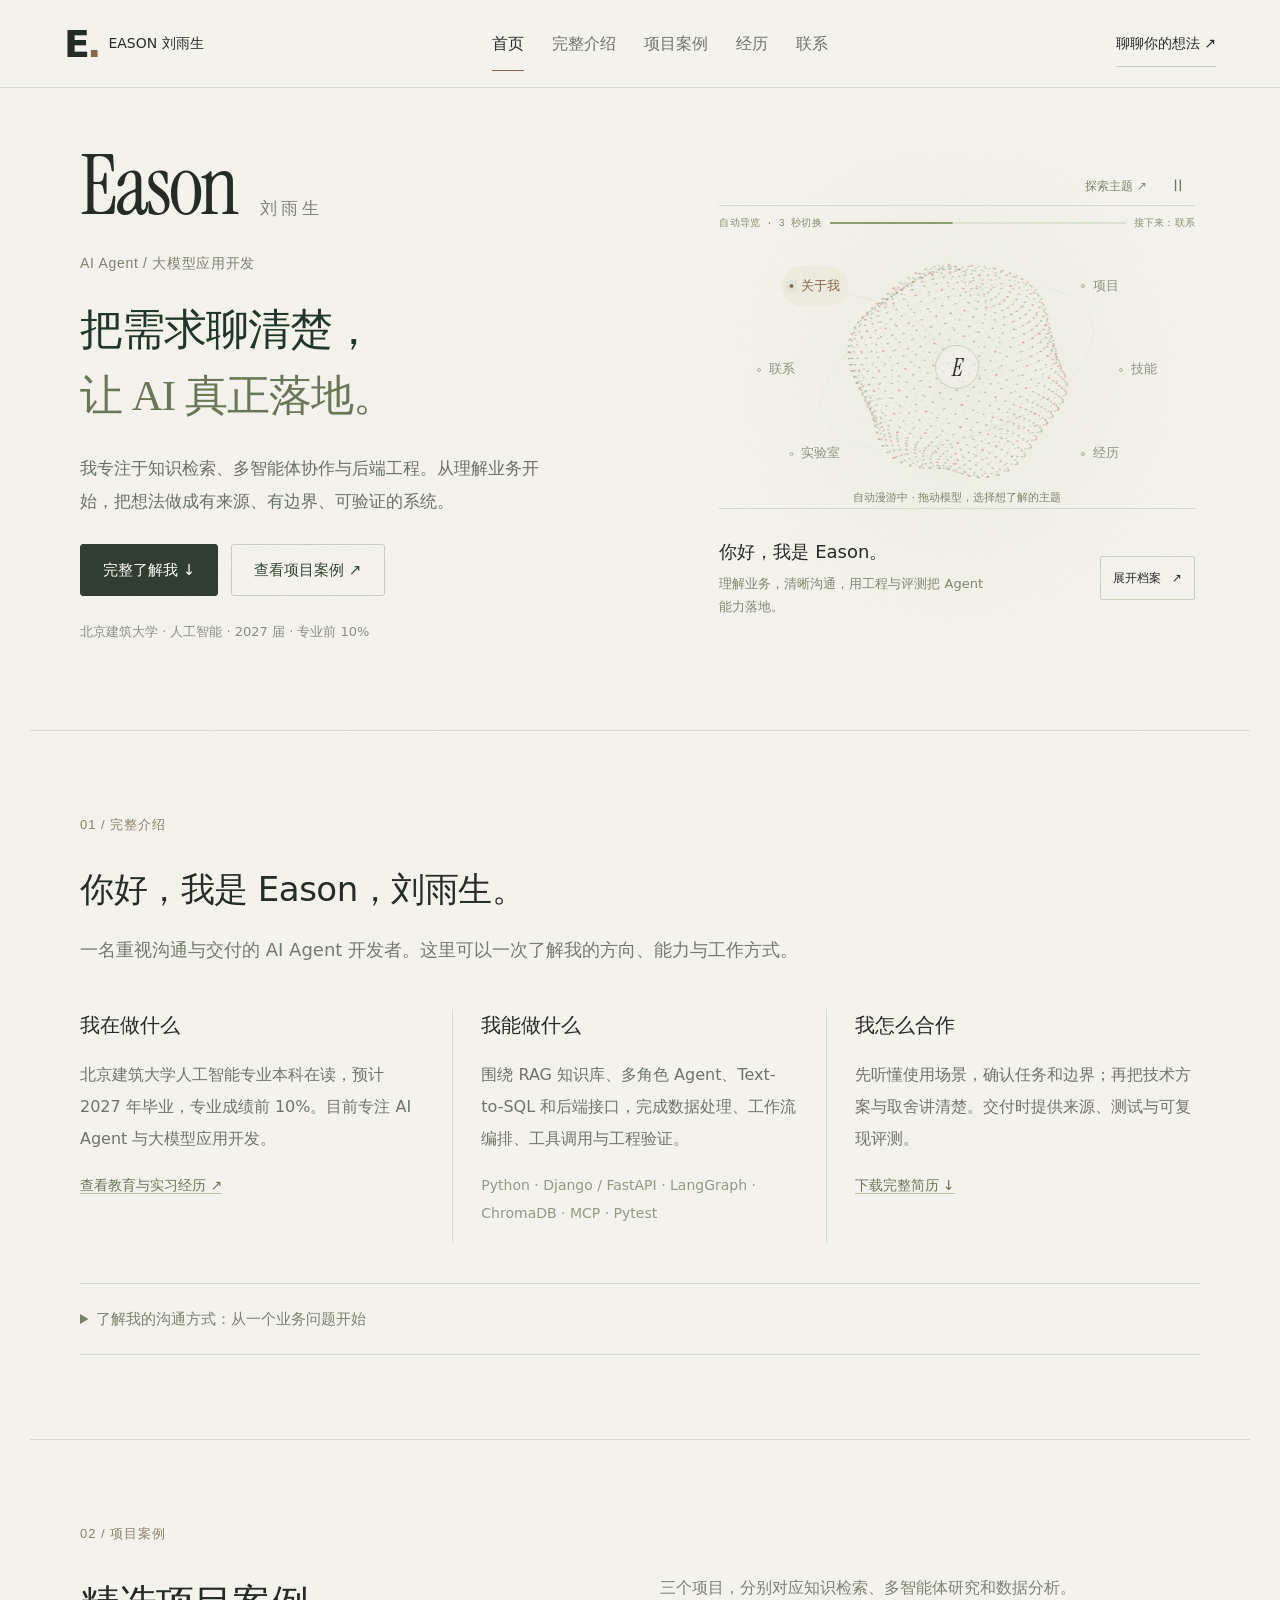
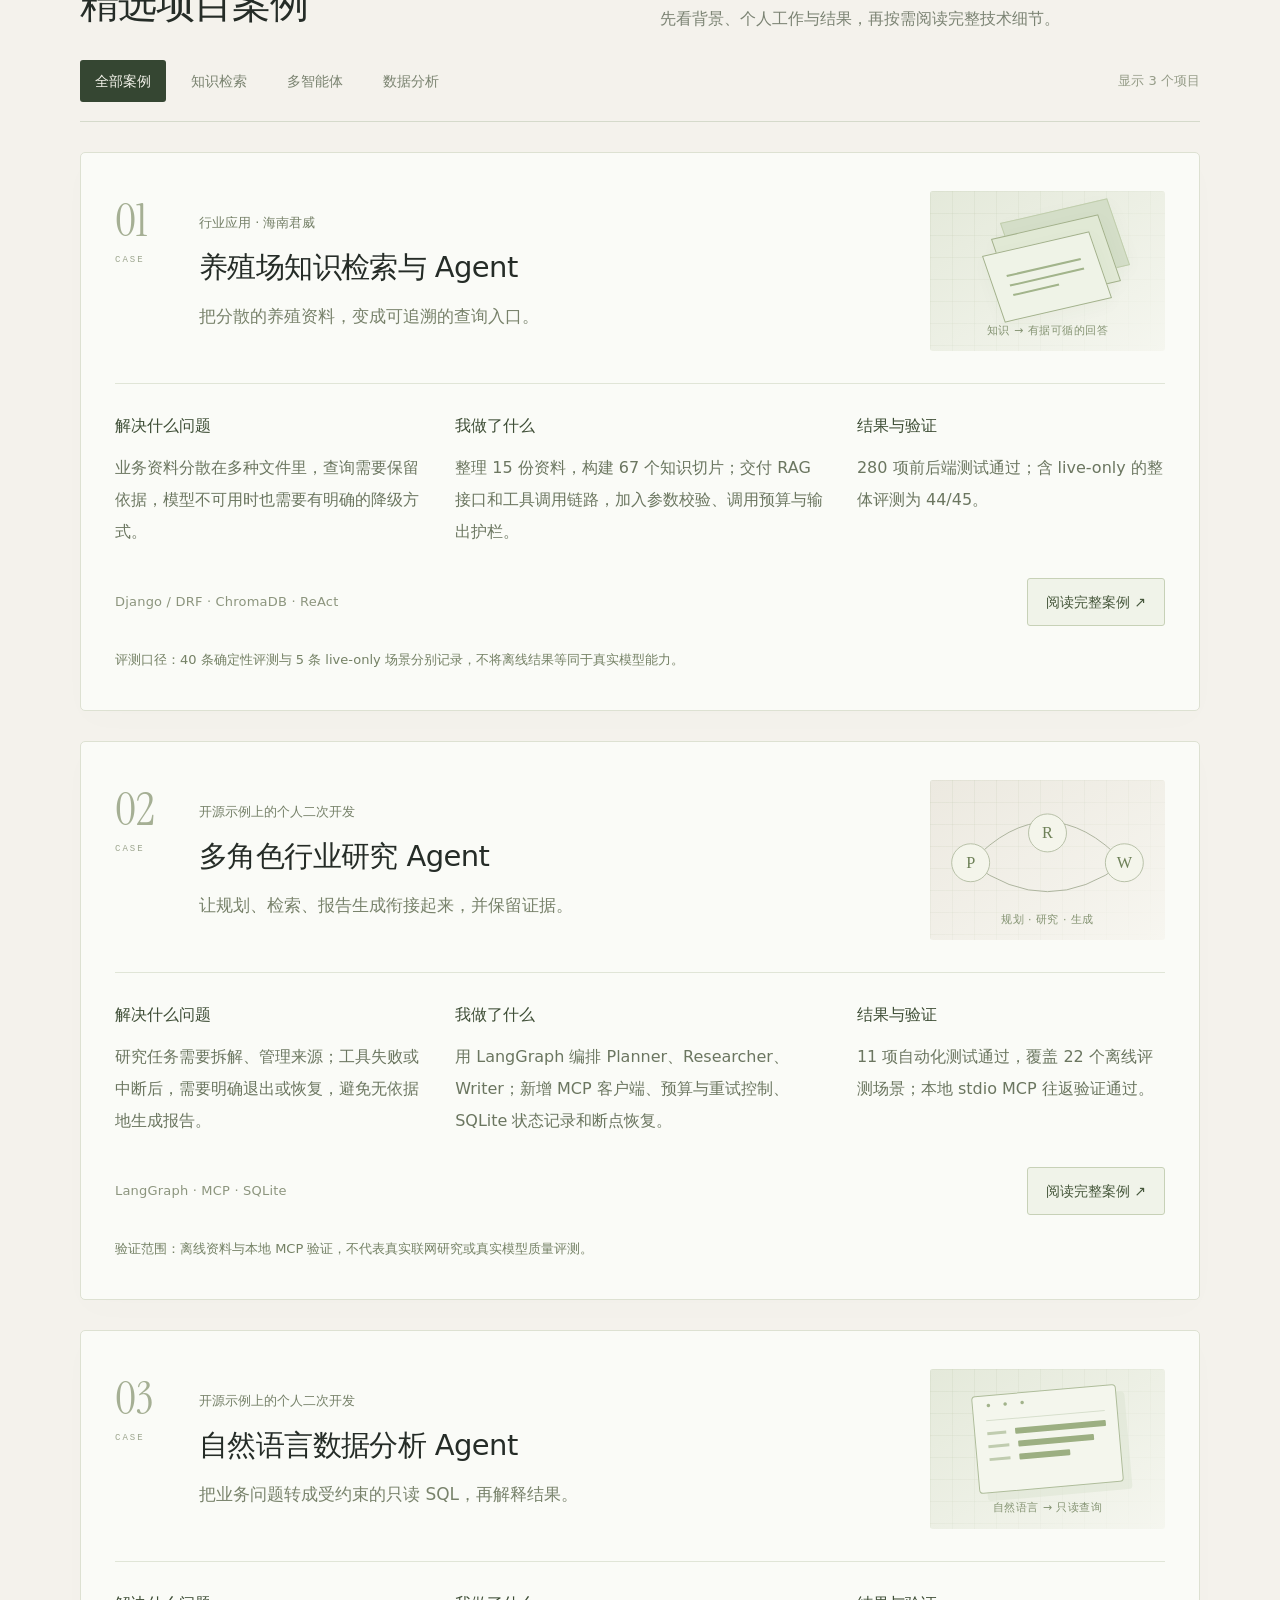
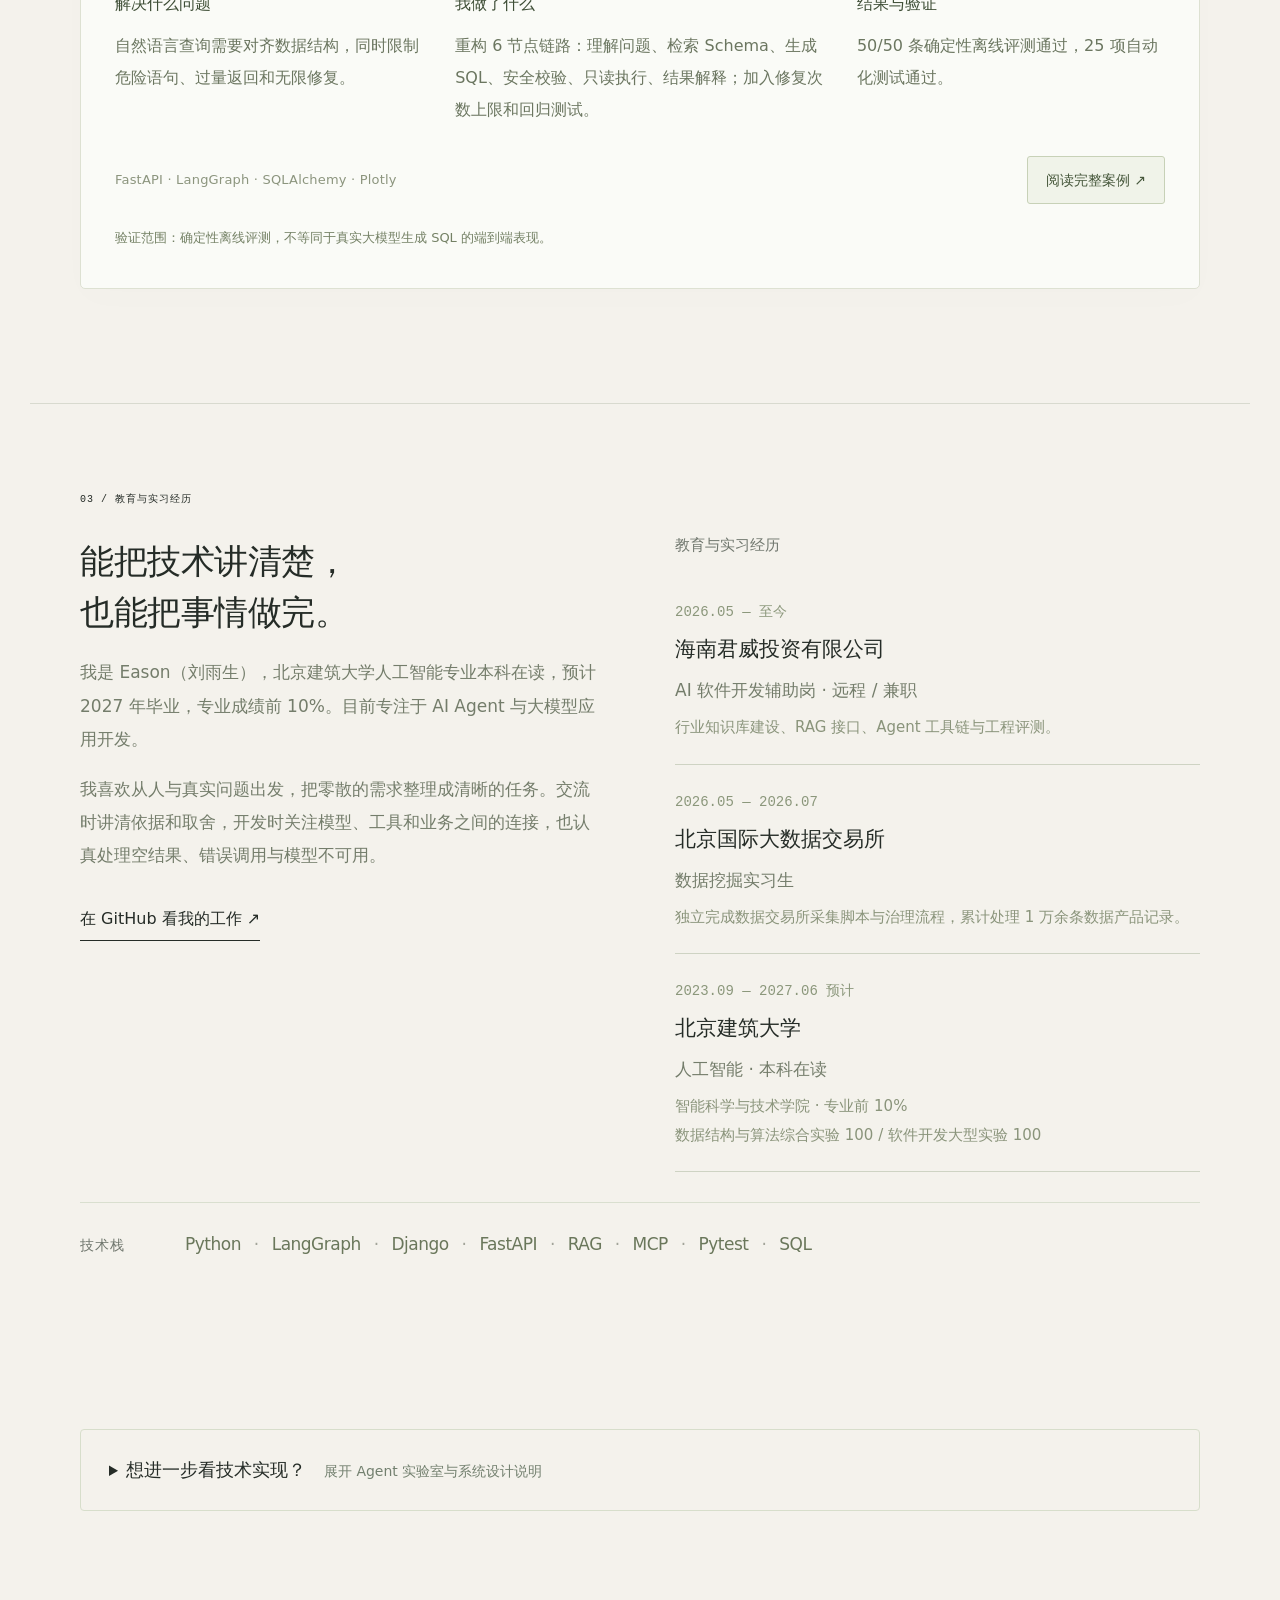
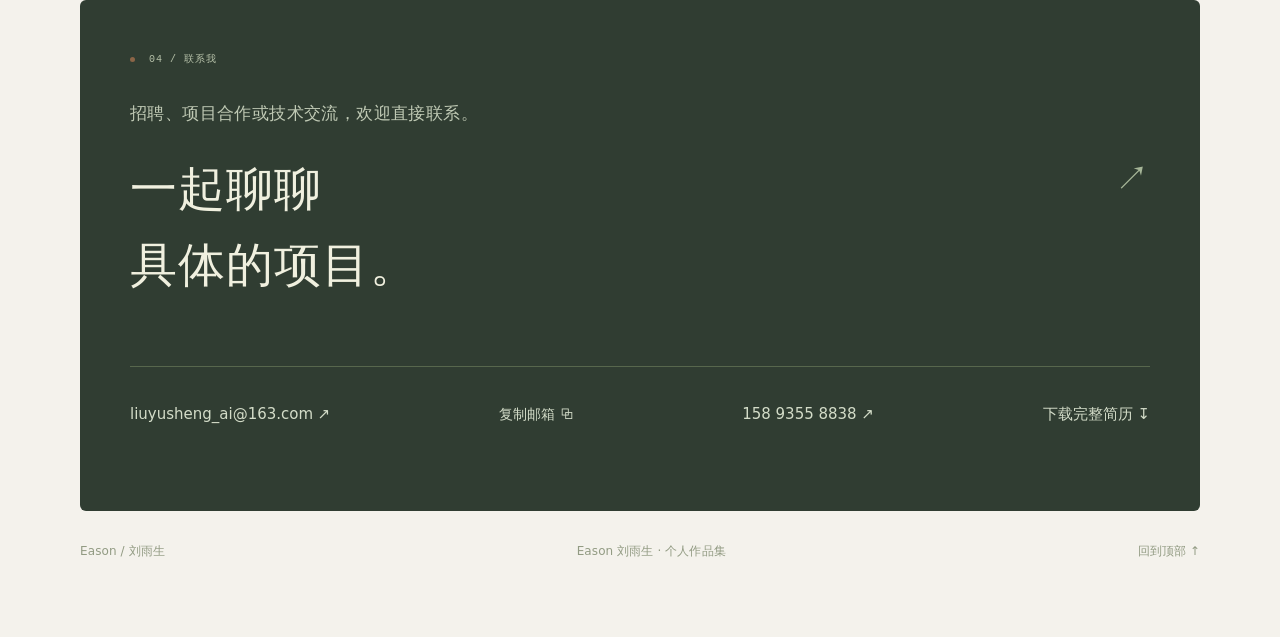
==== commit 2c61ca9d: "Refine portfolio typography and case art direction Add a restrained editorial direction with warm iv" ====
--- a/index.html
+++ b/index.html
@@ -1,7 +1,7 @@
-<!doctype html><html lang="zh-CN"><head><meta charset="utf-8"><meta name="viewport" content="width=device-width,initial-scale=1"><meta name="theme-color" content="#eae9e3"><meta name="description" content="Eason 刘雨生，理解业务、清晰沟通，构建可追溯、可评测的 AI Agent 与大模型应用。"><title>Eason 刘雨生 — AI Agent Developer</title><link rel="stylesheet" href="style.css?v=20261019e"><link rel="stylesheet" href="editorial.css?v=20261019e"><script src="app.js?v=20261019e" defer></script><script src="orbit.js?v=20261019e" defer></script><script src="editorial.js?v=20261019e" defer></script><link rel="stylesheet" href="clarity.css?v=20261019e"></head><body class="clarity-page"><div class="ambient-layer" aria-hidden="true"><canvas id="ambient-scene"></canvas><svg class="ambient-monogram" viewBox="0 0 320 400" focusable="false"><path d="M262 42H59V358H262V282H139V238H239V162H139V118H262Z"/></svg><div class="ambient-veil"></div><span class="ambient-word">EASON</span></div><a class="skip" href="#work">跳至作品</a><div class="progress"></div><header class="chapter-header"><div class="chapter-main"><a class="brand" href="#home" aria-label="Eason 首页">E<span>.</span><small>EASON 刘雨生<br><em>PEOPLE × AGENTS</em></small></a><nav class="chapter-nav" aria-label="主导航"><a href="#home" data-chapter="0" aria-current="location">首页</a><a href="#approach" data-chapter="1">完整介绍</a><a href="#work" data-chapter="2">项目案例</a><a href="#about" data-chapter="3">经历</a><a href="#contact" data-chapter="4">联系</a></nav><a class="header-contact" href="mailto:liuyusheng_ai@163.com">聊聊你的想法 ↗</a></div><div class="chapter-status"><span id="chapter-current">01 / 初次见面</span><span class="chapter-status-center">AI AGENT DEVELOPER · AVAILABLE FOR OPPORTUNITIES</span><span id="reading-progress">READING 00%</span></div></header><main>
-<section class="hero" id="home"><div class="topline"><span class="mono"><i class="dot"></i> AVAILABLE FOR AI OPPORTUNITIES</span><span class="mono edition">PORTFOLIO — VOL. 2026</span></div><div class="hero-main"><div class="hero-editorial"><span class="hero-kicker">Eason 刘雨生 · AI Agent / 大模型应用开发</span><h1>把需求聊清楚，<br>让 AI 真正落地。</h1><p class="hero-statement">我专注于知识检索、多智能体协作与后端工程。<br>从理解业务开始，把想法做成有来源、有边界、可验证的系统。</p><div class="hero-actions"><a class="button-primary" href="#approach">完整了解我 ↓</a><a class="button-secondary" href="#work">查看项目案例 ↗</a></div><p class="hero-quick-facts">北京建筑大学 · 人工智能 · 2027 届 · 专业前 10%</p></div><div class="art knowledge-art" aria-label="Eason 个人知识星系"><div class="orbit-heading"><span class="mono">EASON / KNOWLEDGE CONSTELLATION</span><button class="orbit-mode" aria-label="切换到主题选择">探索主题 ↗</button><button class="orbit-motion" aria-label="暂停星系自动旋转" aria-pressed="false">Ⅱ</button></div><div class="orbit-tour" aria-live="off"><span id="orbit-tour-label">自动导览 · 3 秒切换</span><div class="orbit-tour-track" aria-hidden="true"><i></i></div><span id="orbit-tour-next">接下来：联系</span></div><div class="orbit-stage"><canvas id="orb" tabindex="0" role="img" aria-label="交互式个人知识星系。拖动旋转，方向键调整视角，回车展开当前档案。" aria-describedby="orbit-help"></canvas><div class="orbit-topic-buttons" role="group" aria-label="探索个人档案主题"><button data-orbit-topic="about" aria-pressed="true"><i></i><span>关于我<small>IDENTITY</small></span></button><button data-orbit-topic="projects" aria-pressed="false"><i></i><span>项目<small>SELECTED WORK</small></span></button><button data-orbit-topic="skills" aria-pressed="false"><i></i><span>技能<small>TOOLKIT</small></span></button><button data-orbit-topic="journey" aria-pressed="false"><i></i><span>经历<small>JOURNEY</small></span></button><button data-orbit-topic="demo" aria-pressed="false"><i></i><span>实验室<small>PLAYGROUND</small></span></button><button data-orbit-topic="contact" aria-pressed="false"><i></i><span>联系<small>LET’S TALK</small></span></button></div><button class="orbit-core" aria-label="展开当前主题档案">E<span>EXPLORE</span></button><span id="orbit-help">自动漫游中 · 拖动模型，选择想了解的主题</span></div><div class="orbit-insight" aria-live="polite"><div><span id="orbit-eyebrow" class="mono">01 / IDENTITY</span><h2 id="orbit-title">你好，我是 Eason。</h2><p id="orbit-summary">理解业务，清晰沟通，用工程与评测把 Agent 能力落地。</p></div><button id="orbit-open">展开档案 <span>↗</span></button></div><form class="orbit-search" role="search" aria-label="搜索个人档案"><label class="sr-only" for="orbit-query">想了解 Eason 的什么信息？</label><span aria-hidden="true">⌕</span><input id="orbit-query" type="search" maxlength="100" placeholder="输入关键词：项目、实习、技能…" autocomplete="off"><button type="submit" aria-label="查找档案">↗</button></form><span class="orbit-search-note" id="orbit-search-note" role="status">仅检索本站档案 · 无需调用 AI</span></div></div><div class="hero-bottom"><div><span class="mini">我是 Eason，刘雨生。</span><p class="hero-chinese">听懂业务语言，<br>也写好工程代码。</p><span class="mini muted">AI Agent · RAG · 多智能体系统</span></div><div class="hero-note"><p>沟通，让问题更清晰。<br>工程，让想法真正落地。</p><a class="round-link" href="#playground">亲手运行一次 Agent <b>↗</b></a></div><span class="vertical mono">SCROLL TO DISCOVER</span></div><div class="hero-foot"><span>BEIJING UNIVERSITY OF CIVIL ENGINEERING AND ARCHITECTURE</span><span>人工智能 · 2027 届</span></div></section>
+<!doctype html><html lang="zh-CN"><head><meta charset="utf-8"><meta name="viewport" content="width=device-width,initial-scale=1"><meta name="theme-color" content="#eae9e3"><meta name="description" content="Eason 刘雨生，理解业务、清晰沟通，构建可追溯、可评测的 AI Agent 与大模型应用。"><title>Eason 刘雨生 — AI Agent Developer</title><link rel="stylesheet" href="style.css?v=20261019f"><link rel="stylesheet" href="editorial.css?v=20261019f"><script src="app.js?v=20261019f" defer></script><script src="orbit.js?v=20261019f" defer></script><script src="editorial.js?v=20261019f" defer></script><link rel="stylesheet" href="clarity.css?v=20261019f"><link rel="stylesheet" href="premium.css?v=20261019f"></head><body class="clarity-page"><div class="ambient-layer" aria-hidden="true"><canvas id="ambient-scene"></canvas><svg class="ambient-monogram" viewBox="0 0 320 400" focusable="false"><path d="M262 42H59V358H262V282H139V238H239V162H139V118H262Z"/></svg><div class="ambient-veil"></div><span class="ambient-word">EASON</span></div><a class="skip" href="#work">跳至作品</a><div class="progress"></div><header class="chapter-header"><div class="chapter-main"><a class="brand" href="#home" aria-label="Eason 首页">E<span>.</span><small>EASON 刘雨生<br><em>PEOPLE × AGENTS</em></small></a><nav class="chapter-nav" aria-label="主导航"><a href="#home" data-chapter="0" aria-current="location">首页</a><a href="#approach" data-chapter="1">完整介绍</a><a href="#work" data-chapter="2">项目案例</a><a href="#about" data-chapter="3">经历</a><a href="#contact" data-chapter="4">联系</a></nav><a class="header-contact" href="mailto:liuyusheng_ai@163.com">聊聊你的想法 ↗</a></div><div class="chapter-status"><span id="chapter-current">01 / 初次见面</span><span class="chapter-status-center">AI AGENT DEVELOPER · AVAILABLE FOR OPPORTUNITIES</span><span id="reading-progress">READING 00%</span></div></header><main>
+<section class="hero" id="home"><div class="topline"><span class="mono"><i class="dot"></i> AVAILABLE FOR AI OPPORTUNITIES</span><span class="mono edition">PORTFOLIO — VOL. 2026</span></div><div class="hero-main"><div class="hero-editorial"><div class="signature">Eason<span>刘雨生</span></div><span class="hero-kicker">AI Agent / 大模型应用开发</span><h1>把需求聊清楚，<br><span>让 AI 真正落地。</span></h1><p class="hero-statement">我专注于知识检索、多智能体协作与后端工程。<br>从理解业务开始，把想法做成有来源、有边界、可验证的系统。</p><div class="hero-actions"><a class="button-primary" href="#approach">完整了解我 ↓</a><a class="button-secondary" href="#work">查看项目案例 ↗</a></div><p class="hero-quick-facts">北京建筑大学 · 人工智能 · 2027 届 · 专业前 10%</p></div><div class="art knowledge-art" aria-label="Eason 个人知识星系"><div class="orbit-heading"><span class="mono">EASON / KNOWLEDGE CONSTELLATION</span><button class="orbit-mode" aria-label="切换到主题选择">探索主题 ↗</button><button class="orbit-motion" aria-label="暂停星系自动旋转" aria-pressed="false">Ⅱ</button></div><div class="orbit-tour" aria-live="off"><span id="orbit-tour-label">自动导览 · 3 秒切换</span><div class="orbit-tour-track" aria-hidden="true"><i></i></div><span id="orbit-tour-next">接下来：联系</span></div><div class="orbit-stage"><canvas id="orb" tabindex="0" role="img" aria-label="交互式个人知识星系。拖动旋转，方向键调整视角，回车展开当前档案。" aria-describedby="orbit-help"></canvas><div class="orbit-topic-buttons" role="group" aria-label="探索个人档案主题"><button data-orbit-topic="about" aria-pressed="true"><i></i><span>关于我<small>IDENTITY</small></span></button><button data-orbit-topic="projects" aria-pressed="false"><i></i><span>项目<small>SELECTED WORK</small></span></button><button data-orbit-topic="skills" aria-pressed="false"><i></i><span>技能<small>TOOLKIT</small></span></button><button data-orbit-topic="journey" aria-pressed="false"><i></i><span>经历<small>JOURNEY</small></span></button><button data-orbit-topic="demo" aria-pressed="false"><i></i><span>实验室<small>PLAYGROUND</small></span></button><button data-orbit-topic="contact" aria-pressed="false"><i></i><span>联系<small>LET’S TALK</small></span></button></div><button class="orbit-core" aria-label="展开当前主题档案">E<span>EXPLORE</span></button><span id="orbit-help">自动漫游中 · 拖动模型，选择想了解的主题</span></div><div class="orbit-insight" aria-live="polite"><div><span id="orbit-eyebrow" class="mono">01 / IDENTITY</span><h2 id="orbit-title">你好，我是 Eason。</h2><p id="orbit-summary">理解业务，清晰沟通，用工程与评测把 Agent 能力落地。</p></div><button id="orbit-open">展开档案 <span>↗</span></button></div><form class="orbit-search" role="search" aria-label="搜索个人档案"><label class="sr-only" for="orbit-query">想了解 Eason 的什么信息？</label><span aria-hidden="true">⌕</span><input id="orbit-query" type="search" maxlength="100" placeholder="输入关键词：项目、实习、技能…" autocomplete="off"><button type="submit" aria-label="查找档案">↗</button></form><span class="orbit-search-note" id="orbit-search-note" role="status">仅检索本站档案 · 无需调用 AI</span></div></div><div class="hero-bottom"><div><span class="mini">我是 Eason，刘雨生。</span><p class="hero-chinese">听懂业务语言，<br>也写好工程代码。</p><span class="mini muted">AI Agent · RAG · 多智能体系统</span></div><div class="hero-note"><p>沟通，让问题更清晰。<br>工程，让想法真正落地。</p><a class="round-link" href="#playground">亲手运行一次 Agent <b>↗</b></a></div><span class="vertical mono">SCROLL TO DISCOVER</span></div><div class="hero-foot"><span>BEIJING UNIVERSITY OF CIVIL ENGINEERING AND ARCHITECTURE</span><span>人工智能 · 2027 届</span></div></section>
 <section class="philosophy pad overview" id="approach"><div class="section-label">01 / 完整介绍</div><h2>你好，我是 Eason，刘雨生。</h2><p class="section-intro">一名重视沟通与交付的 AI Agent 开发者。这里可以一次了解我的方向、能力与工作方式。</p><div class="overview-grid"><article><h3>我在做什么</h3><p>北京建筑大学人工智能专业本科在读，预计 2027 年毕业，专业成绩前 10%。目前专注 AI Agent 与大模型应用开发。</p><a href="#about">查看教育与实习经历 ↗</a></article><article><h3>我能做什么</h3><p>围绕 RAG 知识库、多角色 Agent、Text-to-SQL 和后端接口，完成数据处理、工作流编排、工具调用与工程验证。</p><p class="overview-tools">Python · Django / FastAPI · LangGraph · ChromaDB · MCP · Pytest</p></article><article><h3>我怎么合作</h3><p>先听懂使用场景，确认任务和边界；再把技术方案与取舍讲清楚。交付时提供来源、测试与可复现评测。</p><a href="resume.docx" download="Eason-刘雨生-简历.docx">下载完整简历 ↓</a></article></div><details class="optional-detail"><summary>了解我的沟通方式：从一个业务问题开始</summary><div class="conversation-brief"><div class="brief-intro"><span class="mono">START WITH YOUR QUESTION</span><h3>你想解决哪类问题？</h3><div class="brief-options" role="group" aria-label="选择业务问题"><button data-brief="knowledge" aria-pressed="true">资料很多，怎么让它用起来？ <span>↗</span></button><button data-brief="research" aria-pressed="false">调研很耗时，能否拆开协作？ <span>↗</span></button><button data-brief="data" aria-pressed="false">能不能直接问数据一个问题？ <span>↗</span></button></div></div><div class="brief-response" aria-live="polite"><span class="mono">LET’S CLARIFY</span><h3 id="brief-title">先对齐问题，再选择技术。</h3><ol id="brief-questions"><li>谁会使用这些资料？最常问什么？</li><li>资料是否完整、更新、可以追溯？</li><li>什么情况必须停止回答或交给人？</li></ol><p id="brief-route">对应实践：养殖场 RAG & Agent → 资料治理、检索、工具与输出护栏。</p><button id="brief-project">看看我是怎么做的 ↗</button></div></div></details></section>
-<section class="work pad" id="work"><div class="section-label">02 / 项目案例</div><div class="work-heading"><h2>做过什么，直接看案例。</h2><p>三个项目，分别对应知识检索、多智能体研究和数据分析。<br>先看背景、个人工作与结果，再按需阅读完整技术细节。</p></div><div class="work-filters" role="group" aria-label="按方向筛选项目"><button data-filter="all" aria-pressed="true">全部案例</button><button data-filter="rag" aria-pressed="false">知识检索</button><button data-filter="research" aria-pressed="false">多智能体</button><button data-filter="sql" aria-pressed="false">数据分析</button><span id="filter-status" role="status">显示 3 个项目</span></div><article class="case-study" data-category="rag"><div class="case-top"><span class="case-number">01</span><div><p class="case-kind">行业应用 · 海南君威</p><h3>养殖场知识检索与 Agent</h3><p class="case-lead">把分散的养殖资料，变成可追溯的查询入口。</p></div></div><div class="case-columns"><div><h4>解决什么问题</h4><p>业务资料分散在多种文件里，查询需要保留依据，模型不可用时也需要有明确的降级方式。</p></div><div><h4>我做了什么</h4><p>整理 15 份资料，构建 67 个知识切片；交付 RAG 接口和工具调用链路，加入参数校验、调用预算与输出护栏。</p></div><div><h4>结果与验证</h4><p>280 项前后端测试通过；含 live-only 的整体评测为 44/45。</p></div></div><div class="case-bottom"><span>Django / DRF · ChromaDB · ReAct</span><button class="case-more" data-project="0" aria-haspopup="dialog">阅读完整案例 ↗</button></div><p class="case-note">评测口径：40 条确定性评测与 5 条 live-only 场景分别记录，不将离线结果等同于真实模型能力。</p></article><div class="project-pair"><article class="case-study" data-category="research"><div class="case-top"><span class="case-number">02</span><div><p class="case-kind">开源示例上的个人二次开发</p><h3>多角色行业研究 Agent</h3><p class="case-lead">让规划、检索、报告生成衔接起来，并保留证据。</p></div></div><div class="case-columns"><div><h4>解决什么问题</h4><p>研究任务需要拆解、管理来源；工具失败或中断后，需要明确退出或恢复，避免无依据地生成报告。</p></div><div><h4>我做了什么</h4><p>用 LangGraph 编排 Planner、Researcher、Writer；新增 MCP 客户端、预算与重试控制、SQLite 状态记录和断点恢复。</p></div><div><h4>结果与验证</h4><p>11 项自动化测试通过，覆盖 22 个离线评测场景；本地 stdio MCP 往返验证通过。</p></div></div><div class="case-bottom"><span>LangGraph · MCP · SQLite</span><button class="case-more" data-project="1" aria-haspopup="dialog">阅读完整案例 ↗</button></div><p class="case-note">验证范围：离线资料与本地 MCP 验证，不代表真实联网研究或真实模型质量评测。</p></article><article class="case-study" data-category="sql"><div class="case-top"><span class="case-number">03</span><div><p class="case-kind">开源示例上的个人二次开发</p><h3>自然语言数据分析 Agent</h3><p class="case-lead">把业务问题转成受约束的只读 SQL，再解释结果。</p></div></div><div class="case-columns"><div><h4>解决什么问题</h4><p>自然语言查询需要对齐数据结构，同时限制危险语句、过量返回和无限修复。</p></div><div><h4>我做了什么</h4><p>重构 6 节点链路：理解问题、检索 Schema、生成 SQL、安全校验、只读执行、结果解释；加入修复次数上限和回归测试。</p></div><div><h4>结果与验证</h4><p>50/50 条确定性离线评测通过，25 项自动化测试通过。</p></div></div><div class="case-bottom"><span>FastAPI · LangGraph · SQLAlchemy · Plotly</span><button class="case-more" data-project="2" aria-haspopup="dialog">阅读完整案例 ↗</button></div><p class="case-note">验证范围：确定性离线评测，不等同于真实大模型生成 SQL 的端到端表现。</p></article></div></section>
+<section class="work pad" id="work"><div class="section-label">02 / 项目案例</div><div class="work-heading"><h2>精选项目案例</h2><p>三个项目，分别对应知识检索、多智能体研究和数据分析。<br>先看背景、个人工作与结果，再按需阅读完整技术细节。</p></div><div class="work-filters" role="group" aria-label="按方向筛选项目"><button data-filter="all" aria-pressed="true">全部案例</button><button data-filter="rag" aria-pressed="false">知识检索</button><button data-filter="research" aria-pressed="false">多智能体</button><button data-filter="sql" aria-pressed="false">数据分析</button><span id="filter-status" role="status">显示 3 个项目</span></div><article class="case-study" data-category="rag"><div class="case-top"><span class="case-number">01<small>CASE</small></span><div><p class="case-kind">行业应用 · 海南君威</p><h3>养殖场知识检索与 Agent</h3><p class="case-lead">把分散的养殖资料，变成可追溯的查询入口。</p></div><div class="case-preview preview-rag" aria-hidden="true"><div class="paper paper-back"></div><div class="paper paper-mid"></div><div class="paper paper-front"><i></i><i></i><i></i></div><span>知识 → 有据可循的回答</span></div></div><div class="case-columns"><div><h4>解决什么问题</h4><p>业务资料分散在多种文件里，查询需要保留依据，模型不可用时也需要有明确的降级方式。</p></div><div><h4>我做了什么</h4><p>整理 15 份资料，构建 67 个知识切片；交付 RAG 接口和工具调用链路，加入参数校验、调用预算与输出护栏。</p></div><div><h4>结果与验证</h4><p>280 项前后端测试通过；含 live-only 的整体评测为 44/45。</p></div></div><div class="case-bottom"><span>Django / DRF · ChromaDB · ReAct</span><button class="case-more" data-project="0" aria-haspopup="dialog">阅读完整案例 ↗</button></div><p class="case-note">评测口径：40 条确定性评测与 5 条 live-only 场景分别记录，不将离线结果等同于真实模型能力。</p></article><div class="project-pair"><article class="case-study" data-category="research"><div class="case-top"><span class="case-number">02<small>CASE</small></span><div><p class="case-kind">开源示例上的个人二次开发</p><h3>多角色行业研究 Agent</h3><p class="case-lead">让规划、检索、报告生成衔接起来，并保留证据。</p></div><div class="case-preview preview-research" aria-hidden="true"><svg viewBox="0 0 260 130"><path d="M45 78 Q130 -12 215 78 M45 78 Q130 142 215 78"/><circle cx="45" cy="78" r="21"/><circle cx="130" cy="45" r="21"/><circle cx="215" cy="78" r="21"/><text x="45" y="84">P</text><text x="130" y="51">R</text><text x="215" y="84">W</text></svg><span>规划 · 研究 · 生成</span></div></div><div class="case-columns"><div><h4>解决什么问题</h4><p>研究任务需要拆解、管理来源；工具失败或中断后，需要明确退出或恢复，避免无依据地生成报告。</p></div><div><h4>我做了什么</h4><p>用 LangGraph 编排 Planner、Researcher、Writer；新增 MCP 客户端、预算与重试控制、SQLite 状态记录和断点恢复。</p></div><div><h4>结果与验证</h4><p>11 项自动化测试通过，覆盖 22 个离线评测场景；本地 stdio MCP 往返验证通过。</p></div></div><div class="case-bottom"><span>LangGraph · MCP · SQLite</span><button class="case-more" data-project="1" aria-haspopup="dialog">阅读完整案例 ↗</button></div><p class="case-note">验证范围：离线资料与本地 MCP 验证，不代表真实联网研究或真实模型质量评测。</p></article><article class="case-study" data-category="sql"><div class="case-top"><span class="case-number">03<small>CASE</small></span><div><p class="case-kind">开源示例上的个人二次开发</p><h3>自然语言数据分析 Agent</h3><p class="case-lead">把业务问题转成受约束的只读 SQL，再解释结果。</p></div><div class="case-preview preview-sql" aria-hidden="true"><div class="data-window"><div class="window-dots">• • •</div><div class="data-row"><i></i><b style="--bar:86%"></b></div><div class="data-row"><i></i><b style="--bar:64%"></b></div><div class="data-row"><i></i><b style="--bar:43%"></b></div></div><span>自然语言 → 只读查询</span></div></div><div class="case-columns"><div><h4>解决什么问题</h4><p>自然语言查询需要对齐数据结构，同时限制危险语句、过量返回和无限修复。</p></div><div><h4>我做了什么</h4><p>重构 6 节点链路：理解问题、检索 Schema、生成 SQL、安全校验、只读执行、结果解释；加入修复次数上限和回归测试。</p></div><div><h4>结果与验证</h4><p>50/50 条确定性离线评测通过，25 项自动化测试通过。</p></div></div><div class="case-bottom"><span>FastAPI · LangGraph · SQLAlchemy · Plotly</span><button class="case-more" data-project="2" aria-haspopup="dialog">阅读完整案例 ↗</button></div><p class="case-note">验证范围：确定性离线评测，不等同于真实大模型生成 SQL 的端到端表现。</p></article></div></section>
 <section class="about pad" id="about"><div class="section-label"><span class="mono">03 / 教育与实习经历</span><span>关于我</span></div><div class="about-grid"><div><div class="name-art" aria-hidden="true">雨<span>生</span><small>CURIOUS BY NATURE.<br>GROUNDED BY PRACTICE.</small></div><h2>能把技术讲清楚，<br>也能把事情做完。</h2><p>我是 Eason（刘雨生），北京建筑大学人工智能专业本科在读，预计 2027 年毕业，专业成绩前 10%。目前专注于 AI Agent 与大模型应用开发。</p><p class="muted">我喜欢从人与真实问题出发，把零散的需求整理成清晰的任务。交流时讲清依据和取舍，开发时关注模型、工具和业务之间的连接，也认真处理空结果、错误调用与模型不可用。</p><a class="text-link" href="https://github.com/liuyusheng-ai" target="_blank" rel="noopener noreferrer">在 GitHub 看我的工作 ↗</a></div><div class="experience"><h3 class="mono">教育与实习经历</h3><article><span class="mono">2026.05 — 至今</span><h4>海南君威投资有限公司</h4><p>AI 软件开发辅助岗 · 远程 / 兼职</p><small>行业知识库建设、RAG 接口、Agent 工具链与工程评测。</small></article><article><span class="mono">2026.05 — 2026.07</span><h4>北京国际大数据交易所</h4><p>数据挖掘实习生</p><small>独立完成数据交易所采集脚本与治理流程，累计处理 1 万余条数据产品记录。</small></article><article><span class="mono">2023.09 — 2027.06 预计</span><h4>北京建筑大学</h4><p>人工智能 · 本科在读</p><small>智能科学与技术学院 · 专业前 10%<br>数据结构与算法综合实验 100 / 软件开发大型实验 100</small></article></div></div><div class="toolkit"><span class="mono">技术栈</span><p>Python <i>·</i> LangGraph <i>·</i> Django <i>·</i> FastAPI <i>·</i> RAG <i>·</i> MCP <i>·</i> Pytest <i>·</i> SQL</p></div></section>
 <details class="optional-lab pad" id="technical-details"><summary><span>想进一步看技术实现？</span><small>展开 Agent 实验室与系统设计说明</small></summary><section class="playground pad" id="playground"><div class="section-label"><span class="mono">04 / THE AGENT PLAYGROUND</span><span>从旁观，到参与</span></div><div class="play-heading"><h2>Don’t just scroll.<br><em>Try a little intelligence.</em></h2><p>给系统一个任务，看看每一步发生什么。<br><small>本地预设演示 · 不调用模型 · 不采集输入</small></p></div><div class="sandbox"><div class="mission"><span class="mono">01 / CHOOSE A MISSION</span><div class="mission-options" role="group" aria-label="选择演示任务"><button data-mission="research" aria-pressed="true"><span>↗</span><strong>研究一个行业</strong><small>规划 → 检索 → 引用报告</small></button><button data-mission="sql" aria-pressed="false"><span>⌘</span><strong>用一句话查询数据</strong><small>意图 → SQL → 只读校验</small></button><button data-mission="safety" aria-pressed="false"><span>⊘</span><strong>试着越过安全边界</strong><small>危险意图 → 拦截 → 安全退出</small></button></div><label class="condition-label" for="demo-condition">再加一个条件</label><select id="demo-condition"><option value="normal">正常运行</option><option value="empty">检索没有找到证据</option><option value="failure">工具暂时不可用</option></select><p class="demo-prompt" id="demo-prompt">“请整理某行业的关键趋势，并给出资料来源。”</p><div class="demo-controls"><button id="run-demo" class="primary-action">运行演示 <span>↗</span></button><button id="step-demo">逐步执行 →</button><button id="reset-demo" aria-label="重置演示">↺ 重置</button></div></div><div class="trace"><div class="trace-header"><span class="mono">EXECUTION TRACE</span><span id="trace-state">等待任务</span></div><ol id="trace-list"><li class="trace-empty">你的任务将如何被拆解？<br><small>选择任务，点击运行或逐步执行。</small></li></ol><div class="demo-result" id="demo-result" role="status" aria-live="polite"><span class="mono">OUTPUT / 等待运行</span><p>答案很重要，抵达答案的过程也一样。</p></div></div></div></section><section class="lab pad" id="system"><div class="section-label"><span class="mono">05 / SYSTEM THINKING</span><span>一条回答背后的工程</span></div><div class="lab-heading"><h2>Inside the <em>agent.</em></h2><p>选择一个环节，看看我如何构建系统。<br><small>以下为设计说明，不调用真实模型。</small></p></div><div class="pipeline" role="tablist" aria-label="系统设计环节"><button role="tab" id="stage-0" aria-selected="true" aria-controls="stage-panel" data-stage="0"><span>01</span>理解问题 <b>→</b></button><button role="tab" id="stage-1" aria-selected="false" aria-controls="stage-panel" tabindex="-1" data-stage="1"><span>02</span>检索证据 <b>→</b></button><button role="tab" id="stage-2" aria-selected="false" aria-controls="stage-panel" tabindex="-1" data-stage="2"><span>03</span>调用工具 <b>→</b></button><button role="tab" id="stage-3" aria-selected="false" aria-controls="stage-panel" tabindex="-1" data-stage="3"><span>04</span>验证结果 <b>↗</b></button></div><div class="stage-panel" id="stage-panel" role="tabpanel" aria-labelledby="stage-0"><span class="mono stage-index">[ 01 / INTENT ]</span><div><h3 id="stage-title">先确定问题，再决定行动。</h3><p id="stage-copy">在工具执行之前识别业务意图、提取参数并校验输入。对空问题、危险意图和不在能力范围内的请求设置明确的退出路径。</p><span id="stage-tags">意图路由 / 参数校验 / 空问题拒绝</span></div></div></section>
 </details>
--- a/premium.css
+++ b/premium.css
@@ -0,0 +1,7 @@
+/* Quiet editorial direction. Strong typography and original case illustrations. */
+:root{--paper:#f4f2ec;--ink:#252c27;--muted:#70776e;--accent:#8b6547;--line:#d8dacf;--serif:'Instrument Serif',Georgia,'Songti SC',serif}
+body.clarity-page{background:#f4f2ec!important;color:var(--ink)}body:after{opacity:.013}.chapter-header{background:#f4f2ecf5;border-bottom-color:#d8dacf}.chapter-header .brand>span{color:#8b6547}.chapter-header .brand small{font-weight:500}.chapter-nav a{font-weight:400;color:#6e746b}.chapter-nav a[aria-current=location]{color:#252c27}.chapter-nav a[aria-current=location]:after{height:1px;background:#8b6547}.header-contact{background:none;border-color:#c7ccbf;border-radius:0;padding:10px 0;border-width:0 0 1px}.header-contact:hover{background:transparent;color:#8b6547}.hero{padding-top:58px;padding-bottom:72px}.hero-main{grid-template-columns:1.15fr 1fr;gap:76px}.signature{font:400 84px/.95 var(--serif);letter-spacing:-3px;margin-bottom:26px;color:#252c27;display:flex;align-items:baseline;gap:24px}.signature>span{font:400 17px 'PingFang SC',sans-serif;letter-spacing:4px;color:#7d8476}.hero-kicker{font-size:14px;letter-spacing:.7px;color:#7d816f;margin-bottom:20px}.hero-editorial h1{font-size:43px;line-height:1.55;letter-spacing:-1px;font-weight:500}.hero-editorial h1>span{font-family:'Songti SC','STSong',serif;color:#697758;font-weight:500}.hero-statement{font-size:17px;line-height:1.95;max-width:490px;margin:22px 0 26px;color:#687264}.hero-statement br{display:none}.hero-actions{gap:13px}.button-primary,.button-secondary{font-size:15px;font-weight:500;border-radius:3px;min-height:50px;padding:12px 22px;transition:background .25s,color .25s,translate .25s}.button-primary{background:#303d30;border-color:#303d30}.button-primary:hover{background:#475742;translate:0 -2px}.button-secondary{background:transparent;border-color:#c8cdbd;color:#354632}.button-secondary:hover{background:#e9eddf;translate:0 -2px}.hero-quick-facts{font-size:13px;color:#8b8f82;line-height:1.9}.art.knowledge-art{border:0;background:radial-gradient(ellipse at 50% 45%,#e3e8d988,transparent 72%);padding:14px 5px 8px;border-radius:0}.orbit-heading{border-bottom:1px solid #d5dbcb;margin-bottom:2px}.orbit-mode{font-size:12px;color:#7b866b}.orbit-tour{font-size:10px;color:#829074;letter-spacing:.2px}.orbit-tour-track{background:#dbe1d0}.orbit-tour-track i{background:#8c9c77;box-shadow:none}.orbit-stage{height:270px}.orbit-core{background:#f4f2ec99;border-color:#ccd2bf;box-shadow:none}.orbit-topic-buttons button{color:#6b7561;opacity:.75}.orbit-topic-buttons button[aria-pressed=true]{color:#886447;background:#ecebde}.orbit-insight{padding-top:20px;border-top-color:#d5dbcb;min-height:135px}.orbit-insight h2{font-size:18px;font-weight:500}.orbit-insight p{font-size:13px;color:#808873}.orbit-insight>button{background:transparent;border-radius:2px;border-color:#c8d0bb}.orbit-insight>button:hover{background:#e5eadb;color:#354632}.orbit-search-note{display:none}
+.pad{padding-top:84px;padding-bottom:84px}.section-label{font-size:13px;letter-spacing:1px;color:#8a806a;margin-bottom:28px}.overview h2,.about h2{font-size:34px;font-weight:500;letter-spacing:-.5px}.section-intro{font-size:18px;color:#727b6c;max-width:820px;margin-bottom:42px}.overview-grid{gap:0}.overview-grid article{background:transparent;border:0;border-radius:0;padding:0 28px;border-right:1px solid #d6dacb}.overview-grid article:first-child{padding-left:0}.overview-grid article:last-child{padding-right:0;border-right:0}.overview-grid h3{font-size:20px;line-height:1.6;font-weight:500;margin-bottom:18px}.overview-grid p{font-size:16px;line-height:2;color:#6d7667}.overview-grid a{font-size:14px;color:#6b775c;border-bottom-color:#b7c1a6}.overview-grid .overview-tools{font-size:14px;color:#929985}.optional-detail{margin-top:40px;background:none;border-width:1px 0;border-radius:0;padding:0}.optional-detail summary{font-size:15px;color:#79816e;padding:22px 0}.brief-response{background:#e9eddc}.work{padding-top:84px}.work-heading{display:grid;grid-template-columns:1fr 1fr;align-items:end;gap:40px;margin-bottom:38px}.work-heading h2{font-size:39px;font-weight:500;line-height:1.5;margin:0;letter-spacing:-1px}.work-heading p{font-size:16px;line-height:1.9;color:#7b8373}.work-filters{border-bottom:1px solid #d5dacb;padding-bottom:19px;margin-bottom:30px;gap:10px}.work-filters button{font-size:14px;padding:8px 15px;min-height:42px;border:0;background:transparent;color:#7a8370;border-radius:3px}.work-filters button[aria-pressed=true]{background:#354632;color:#f5f4ec}.work-filters #filter-status{font-size:13px;color:#959c88}.case-study{background:#fafbf7;border:1px solid #dde1d2;box-shadow:0 10px 35px #26361a03;border-radius:5px;padding:38px 34px;margin-bottom:30px}.case-top{display:grid;grid-template-columns:62px 1fr 235px;gap:22px;align-items:center;margin-bottom:32px;min-height:160px}.case-number{font:400 46px/1 var(--serif);color:#a5af94;align-self:start;padding-top:6px}.case-number small{display:block;font:9px/1.5 monospace;letter-spacing:2px;margin-top:11px;color:#9ca58e}.case-kind{font-size:13px;color:#89917e;margin-bottom:10px}.case-study h3{font-size:29px;font-weight:500;letter-spacing:-.6px;line-height:1.5;margin-bottom:12px}.case-lead{font-size:17px;color:#78826b;max-width:440px;line-height:1.8}.case-columns{gap:32px;padding-top:28px;border-top-color:#e0e5d7}.case-columns h4{font-size:16px;font-weight:500;color:#3e4e36;margin-bottom:12px}.case-columns p{font-size:16px;line-height:2;color:#6b7660}.case-bottom{margin-top:30px}.case-bottom>span{font-size:13px;letter-spacing:.2px;color:#8c957e}.case-more{font-size:14px;background:#f0f3e9;border:1px solid #c7d1b7;border-radius:3px;padding:11px 18px;color:#46573b}.case-more:hover{background:#e4ecd8}.case-note{font-size:13px;color:#99a18c;line-height:1.8;margin-top:22px}.case-preview{position:relative;height:160px;overflow:hidden;border-radius:3px;background:linear-gradient(145deg,#e4e9da,#f5f6ef);display:flex;align-items:center;justify-content:center;isolation:isolate}.case-preview:before{content:'';position:absolute;inset:0;background-image:linear-gradient(#b3bea02b 1px,transparent 1px),linear-gradient(90deg,#b3bea02b 1px,transparent 1px);background-size:22px 22px;mask-image:linear-gradient(135deg,#000,transparent)}.case-preview>span{position:absolute;bottom:11px;font-size:11px;color:#849372;letter-spacing:.5px}.paper{position:absolute;width:110px;height:70px;border:1px solid #a4b28d;background:#eff3e7;box-shadow:0 5px 18px #40542508;transform:rotate(-13deg) skew(6deg)}.paper-back{translate:17px -27px;background:#d4dec8;border-color:#c1cead}.paper-mid{translate:8px -11px;background:#e1e9d5}.paper-front{translate:-1px 6px;display:flex;flex-direction:column;justify-content:center;gap:8px;padding:16px}.paper i{display:block;height:2px;background:#a2b48b}.paper i:last-child{width:62%}.preview-research{background:linear-gradient(145deg,#ece9e0,#f7f6f0)}.preview-research svg{position:relative;width:100%;height:130px;top:-9px}.preview-research path{stroke:#a7af97;fill:none;stroke-width:1}.preview-research circle{fill:#f4f5eb;stroke:#b2bca1;stroke-width:1}.preview-research text{font:18px Georgia,serif;text-anchor:middle;fill:#6e8158}.data-window{position:relative;width:145px;height:98px;background:#f4f6ed;border:1px solid #afbd9b;border-radius:4px;translate:0 -10px;padding:0 12px 12px;box-shadow:8px 8px 0 #d8e0cd77;transform:rotate(-5deg)}.window-dots{font-size:12px;color:#a2b38b;border-bottom:1px solid #d7dfcd;height:25px;margin-bottom:9px;letter-spacing:3px}.data-row{display:flex;align-items:center;gap:9px;margin:7px 0}.data-row i{height:3px;width:21px;background:#c0ccaf}.data-row b{height:6px;width:var(--bar);background:#9caf82;border-radius:1px}.about-grid{gap:70px}.about p{font-size:17px;color:#747d6b}.experience h4{font-weight:500}.experience small{color:#8a947b}.experience article>.mono{color:#8b977b}.toolkit{border-color:#d9dfcf}.toolkit p{color:#6a775b}.optional-lab>summary{background:none;border-color:#d7decb;border-radius:4px}.optional-lab>summary span{font-size:18px;font-weight:400}.optional-lab>summary small{font-size:14px}.contact{background:#303d32;color:#f2f2e6;border:0;border-radius:6px;margin-top:5px;padding:48px 50px 45px;max-width:1120px}.contact .section-label{color:#b6c1a9;font-size:13px}.contact-kicker{color:#bfc9b4;font-size:17px;margin:0 0 22px}.contact-title{font-family:'Songti SC','STSong',serif;font-size:47px;font-weight:400;letter-spacing:1px;line-height:1.6;color:#f0f0df}.contact-title b{font-size:34px;color:#a6b698;font-weight:400}.contact-bottom{border-top:1px solid #57674d;padding-top:25px;margin-top:30px;gap:25px;font-size:15px;color:#c6d1bb}.contact-bottom button{color:#c6d1bb;font-size:14px}.contact-intents{display:none}footer{max-width:1220px;margin:0 auto;padding:30px 50px 75px;color:#929b83;font-size:12px;letter-spacing:.1px}.back-to-top{background:#f1f4e7ed;border-color:#c6d1b4;color:#768568;box-shadow:none}.back-to-top span{font-size:20px}.back-to-top small{font-size:8px}dialog{background:#fafbf6;box-shadow:0 20px 90px #24331a18;border-radius:6px}dialog p{color:#69745e}
+@media(max-width:1100px){.hero-main{gap:38px}.signature{font-size:74px}.hero-editorial h1{font-size:37px}.case-top{grid-template-columns:50px 1fr 200px;gap:15px}.case-study h3{font-size:26px}.case-preview{height:150px}.case-columns{gap:24px}.contact{margin-left:30px;margin-right:30px}.orbit-insight h2{font-size:17px}}
+@media(max-width:760px){.chapter-header{background:#f4f2ecf8}.chapter-nav a{font-size:14px}.hero{padding-top:34px;padding-bottom:44px}.hero-main{grid-template-columns:1fr;gap:35px}.signature{font-size:72px;margin-bottom:22px;gap:19px}.signature>span{font-size:15px;letter-spacing:3px}.hero-kicker{font-size:13px;margin-bottom:15px}.hero-editorial h1{font-size:34px;line-height:1.6;font-weight:500}.hero-statement{font-size:17px;line-height:1.95;margin:22px 0 24px}.hero-quick-facts{font-size:13px;margin-top:21px}.button-primary,.button-secondary{font-size:15px;min-height:49px;padding:12px 17px}.art.knowledge-art{padding:8px 4px 0}.orbit-heading{height:33px}.orbit-stage{height:242px}.orbit-tour{font-size:10px}.orbit-insight h2{font-size:17px}.orbit-insight p{font-size:13px}.orbit-insight{min-height:125px}.pad{padding-top:50px;padding-bottom:50px}.section-label{margin-bottom:23px;font-size:12px}.overview h2,.about h2{font-size:28px}.section-intro{font-size:17px;line-height:1.95;margin-bottom:28px}.overview-grid{grid-template-columns:1fr;gap:0}.overview-grid article,.overview-grid article:first-child,.overview-grid article:last-child{padding:22px 0;border-right:0;border-bottom:1px solid #d7ddcb}.overview-grid article:first-child{padding-top:0}.overview-grid article:last-child{border-bottom:0;padding-bottom:0}.overview-grid h3{font-size:20px;margin-bottom:12px}.overview-grid p{font-size:16px}.overview-grid a{font-size:15px}.optional-detail{margin-top:28px}.optional-detail summary{font-size:15px;padding:20px 0}.work-heading{display:block;margin-bottom:24px}.work-heading h2{font-size:30px;margin-bottom:18px}.work-heading p{font-size:16px}.work-filters{gap:3px;padding-bottom:15px;margin-bottom:22px}.work-filters button{font-size:14px;padding:8px 12px}.work-filters #filter-status{font-size:13px;margin:8px 0 0}.case-study{padding:27px 21px;margin-bottom:22px;border-radius:4px}.case-top{grid-template-columns:34px 1fr;gap:12px;min-height:0;margin-bottom:24px}.case-number{font-size:34px;padding-top:5px}.case-number small{font-size:8px;margin-top:7px;letter-spacing:1px}.case-kind{font-size:12px;line-height:1.9;margin-bottom:8px}.case-study h3{font-size:24px;line-height:1.5;margin-bottom:12px}.case-lead{font-size:16px;line-height:1.9}.case-preview{display:none}.case-columns{grid-template-columns:1fr;gap:23px;padding-top:23px}.case-columns h4{font-size:17px;margin-bottom:9px}.case-columns p{font-size:16px;line-height:2}.case-bottom{margin-top:25px;gap:17px}.case-bottom>span{font-size:13px}.case-more{font-size:15px;padding:11px 16px}.case-note{font-size:13px;line-height:1.95}.about p{font-size:16px}.experience h4{font-size:21px}.experience small{font-size:15px}.optional-lab{padding-top:0}.optional-lab>summary{padding:22px 18px}.contact{margin:0 22px;padding:30px 25px 32px;max-width:none}.contact-title{font-size:34px;line-height:1.7}.contact-kicker{font-size:16px;line-height:1.95}.contact-bottom{font-size:14px;gap:20px;padding-top:23px;margin-top:26px;grid-template-columns:1fr}.contact-bottom button{justify-self:start}.contact .section-label{font-size:12px}footer{padding:26px 22px 85px;font-size:11px}.back-to-top{width:48px;height:48px;left:12px;bottom:15px}}
+.case-note{color:#748165}.case-kind{color:#758068}.contact .section-label .mono{color:#b6c1a9}.contact-bottom,.contact-bottom button{color:#d3dcc8}footer{background:transparent}
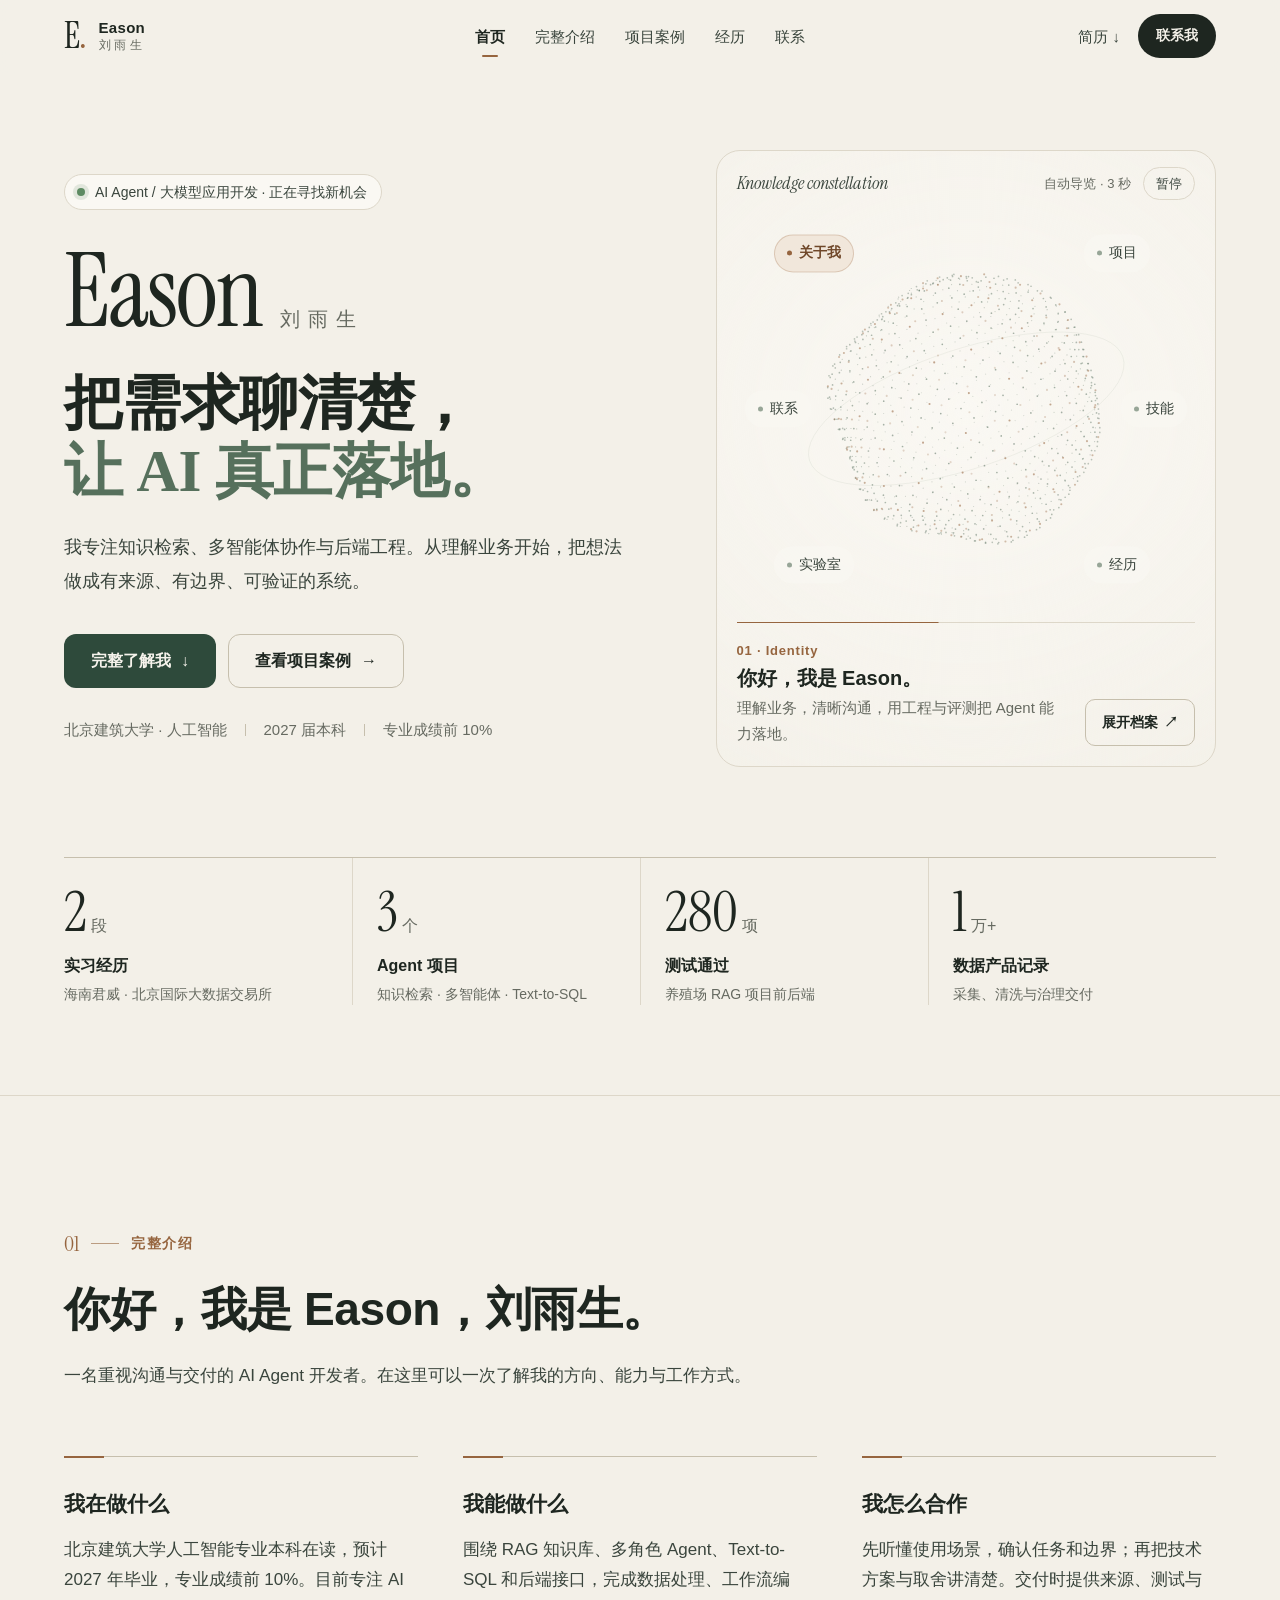
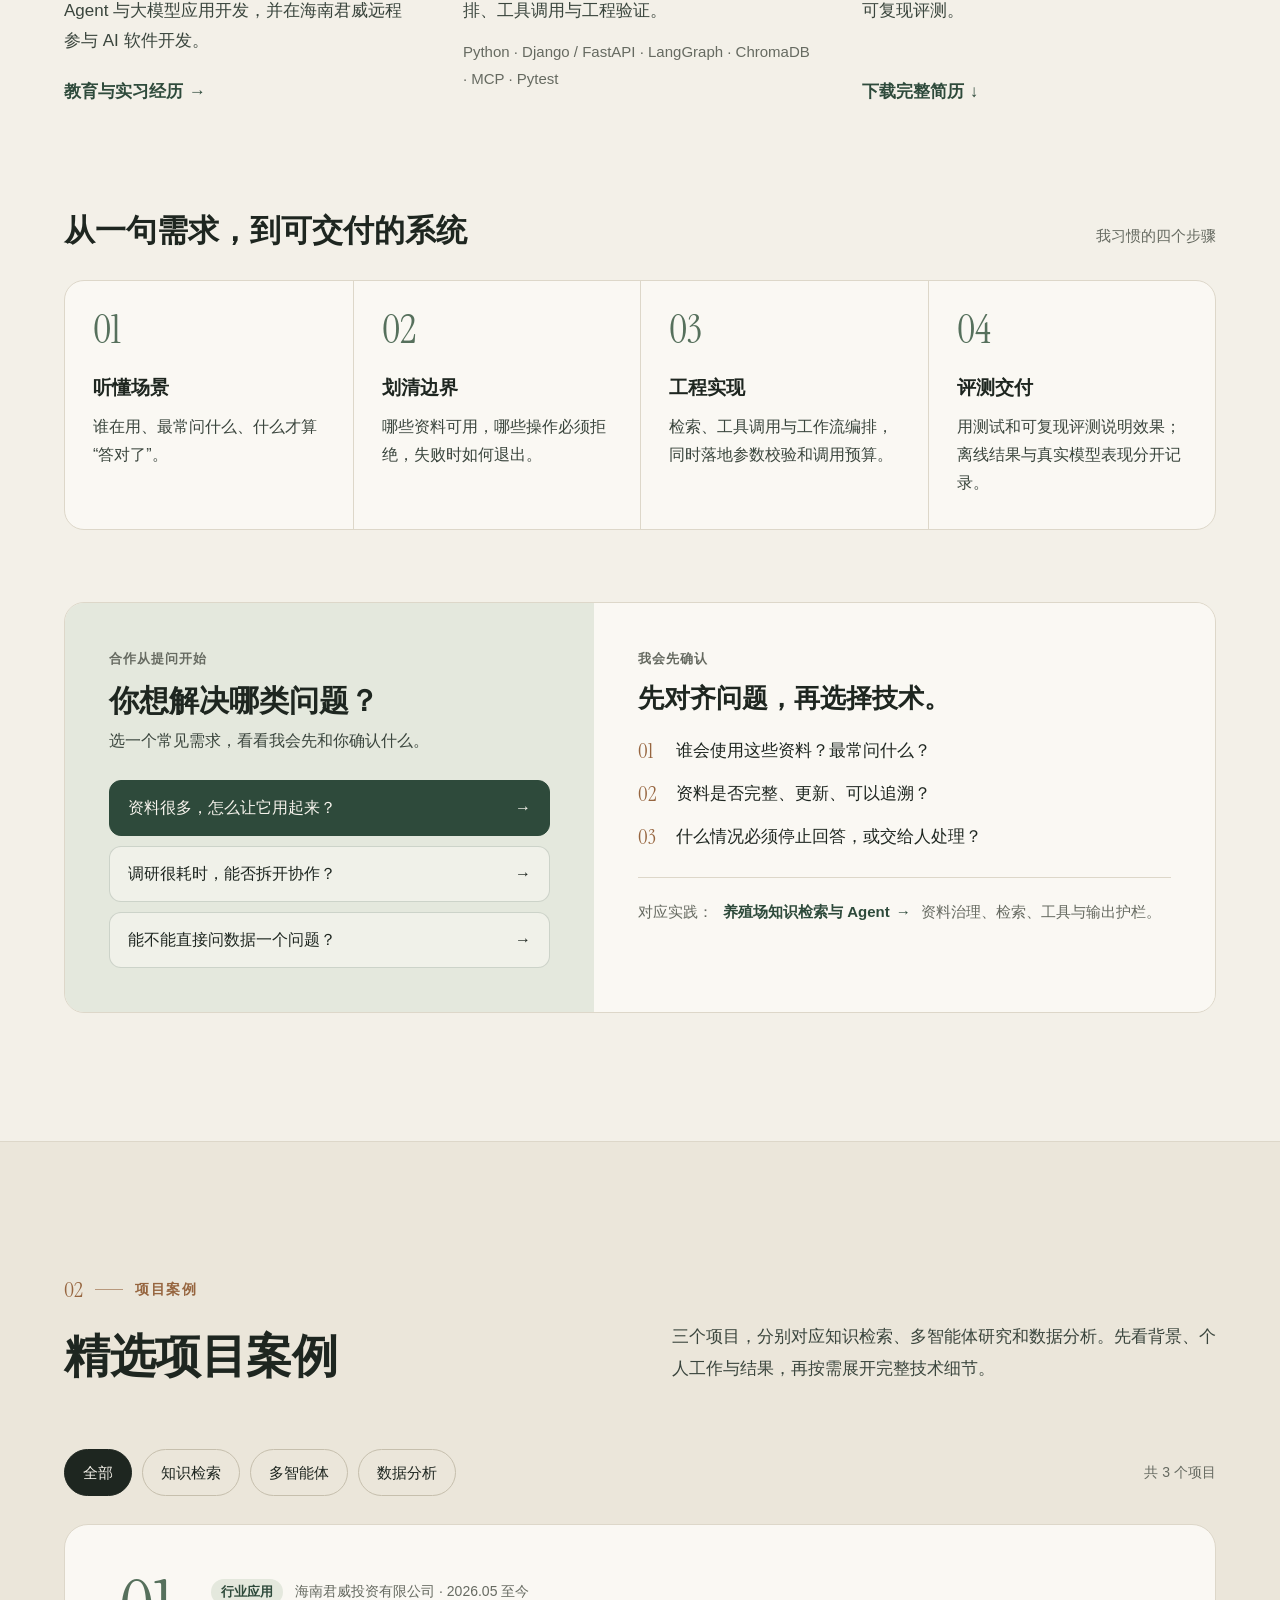
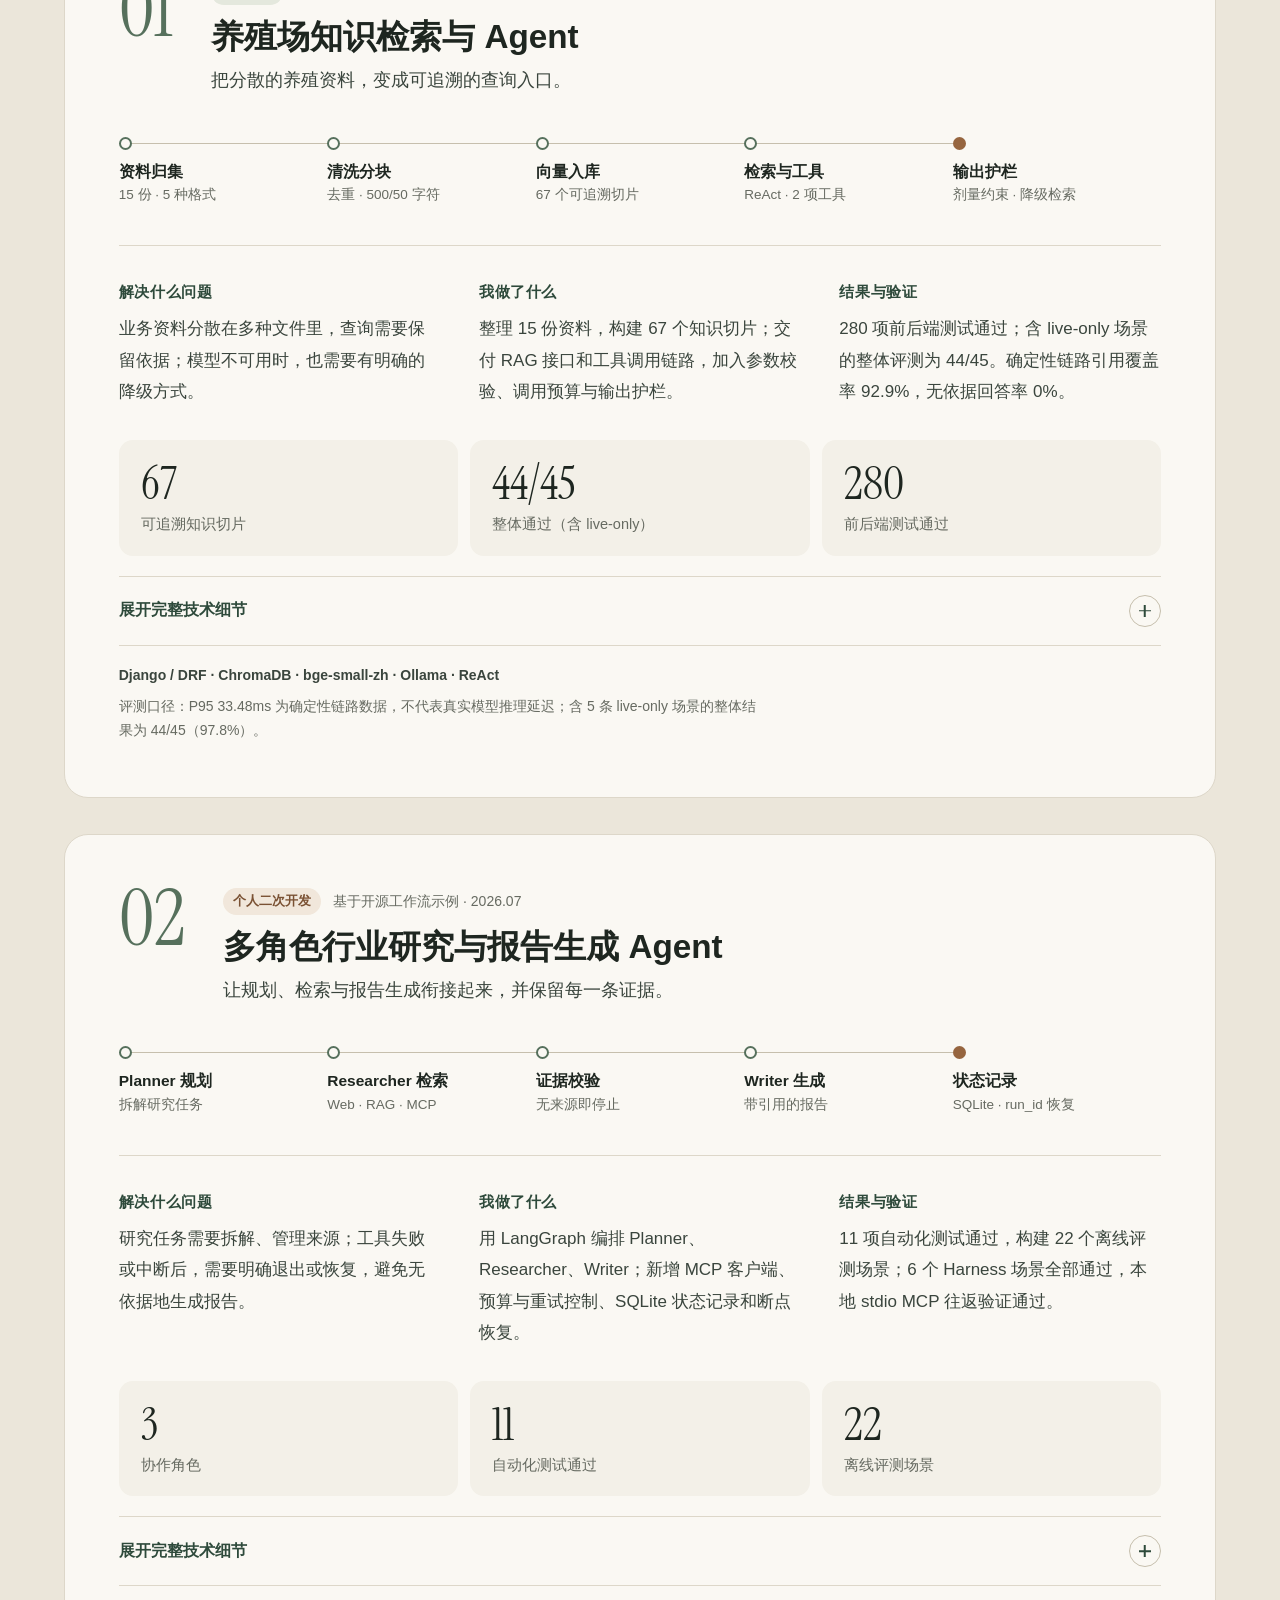
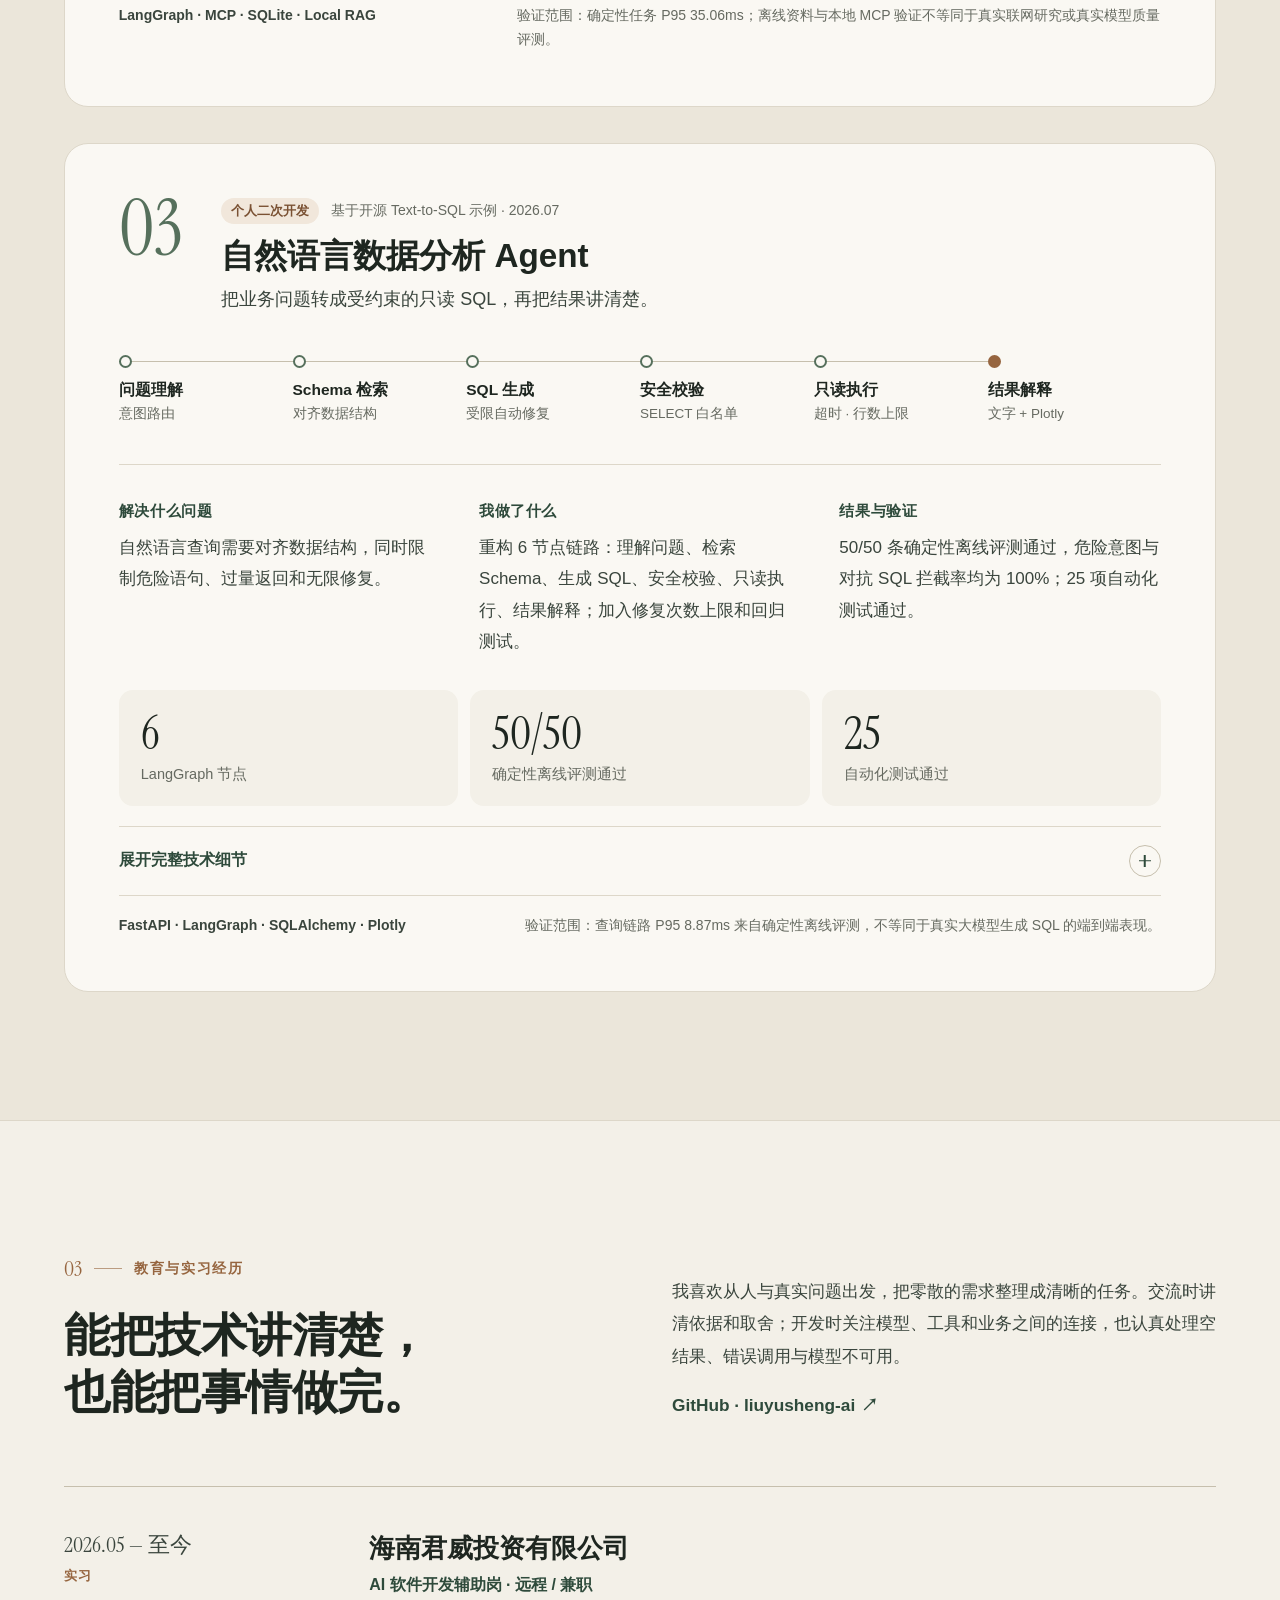
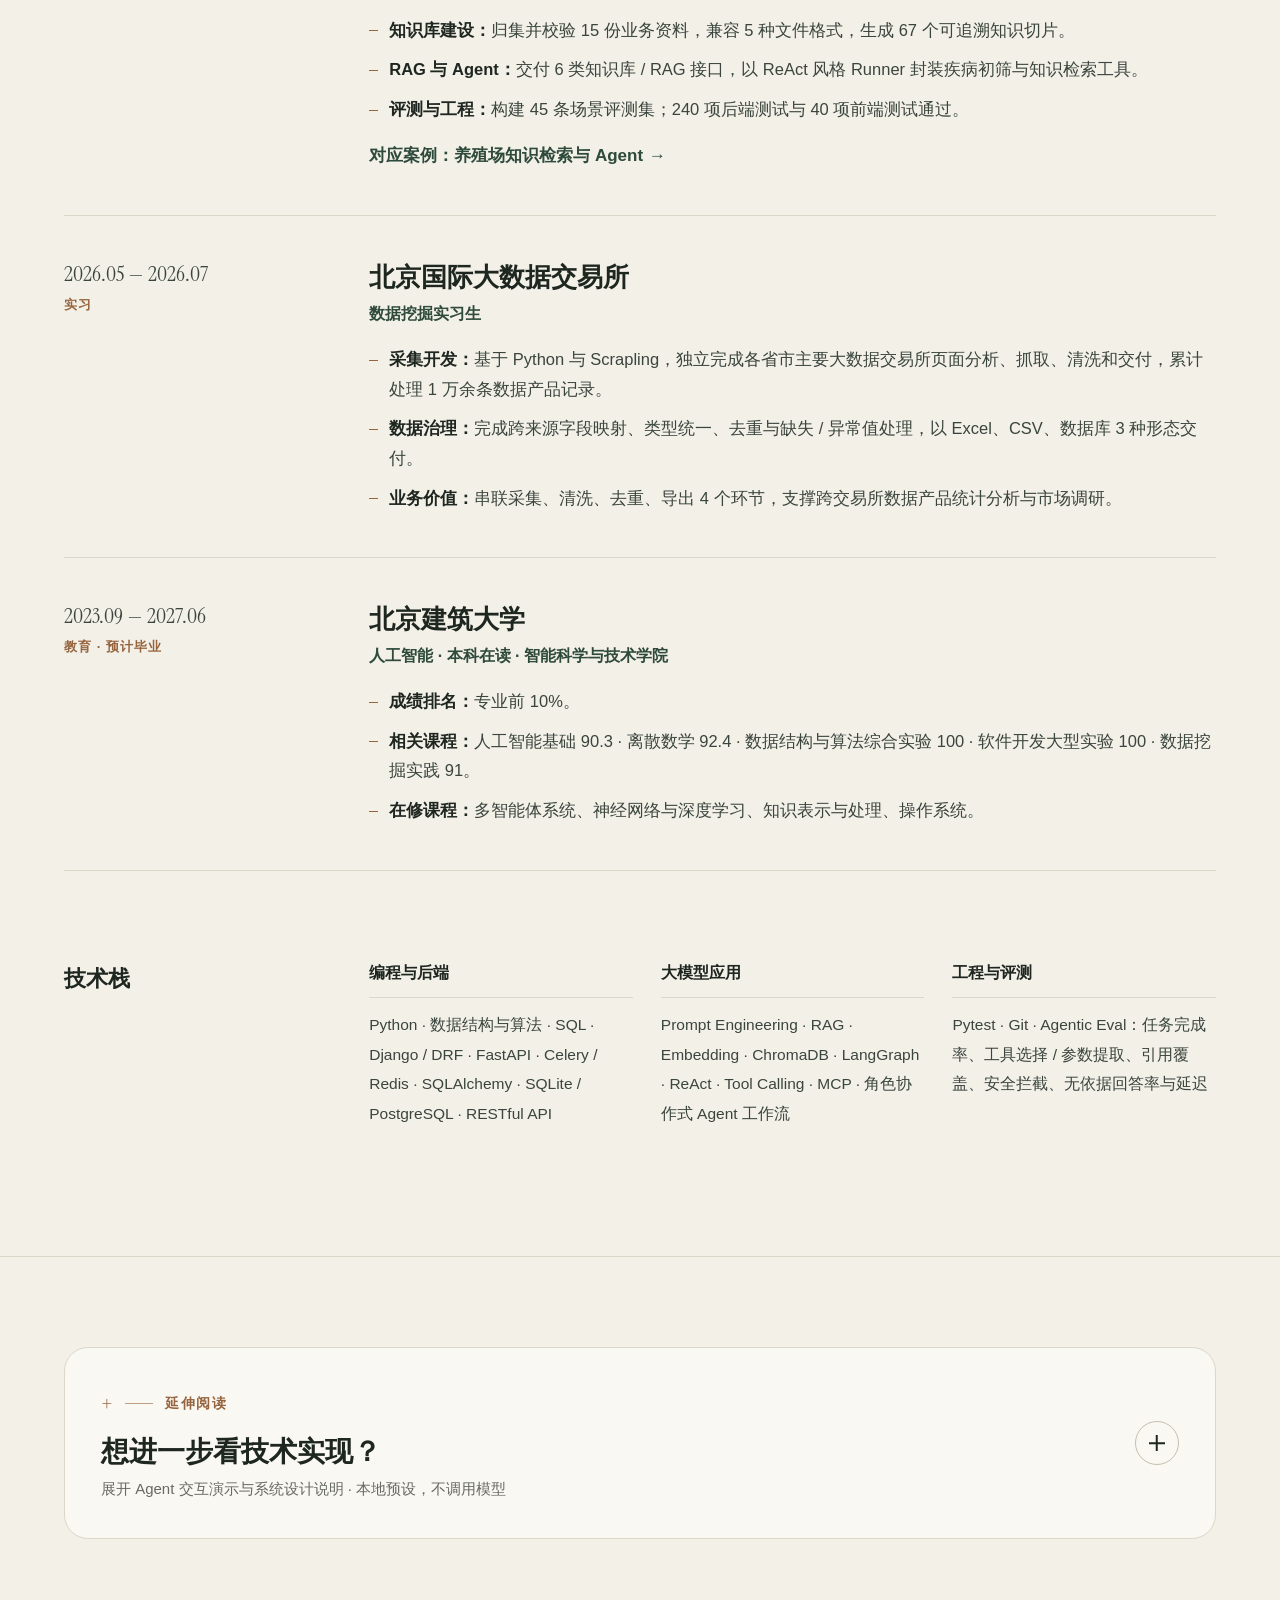
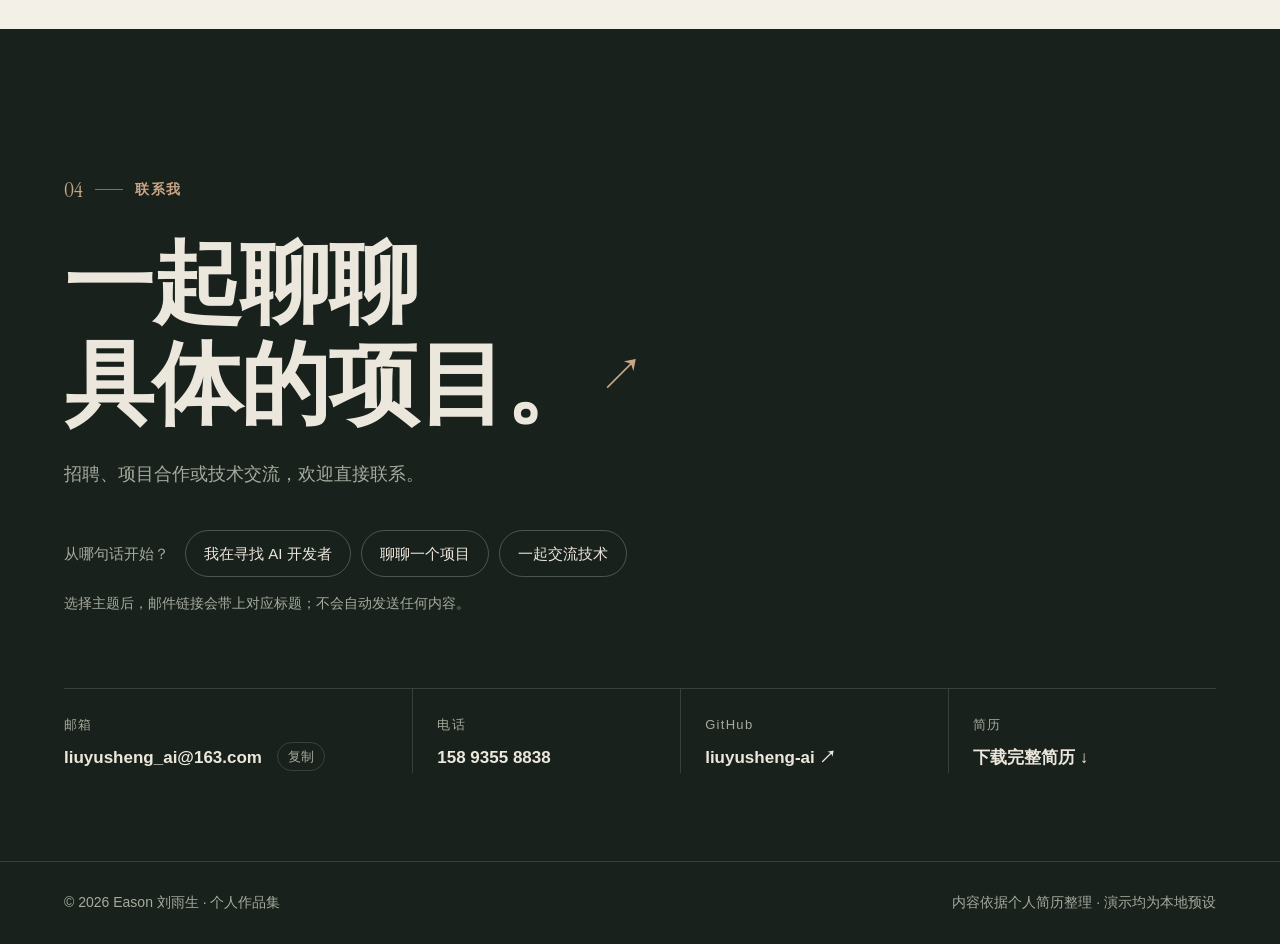
==== commit bd75945a: "Rebuild portfolio into one stylesheet and two scripts Replace the four layered stylesheets (style/ed" ====
--- a/index.html
+++ b/index.html
@@ -1,8 +1,519 @@
-<!doctype html><html lang="zh-CN"><head><meta charset="utf-8"><meta name="viewport" content="width=device-width,initial-scale=1"><meta name="theme-color" content="#eae9e3"><meta name="description" content="Eason 刘雨生，理解业务、清晰沟通，构建可追溯、可评测的 AI Agent 与大模型应用。"><title>Eason 刘雨生 — AI Agent Developer</title><link rel="stylesheet" href="style.css?v=20261019f"><link rel="stylesheet" href="editorial.css?v=20261019f"><script src="app.js?v=20261019f" defer></script><script src="orbit.js?v=20261019f" defer></script><script src="editorial.js?v=20261019f" defer></script><link rel="stylesheet" href="clarity.css?v=20261019f"><link rel="stylesheet" href="premium.css?v=20261019f"></head><body class="clarity-page"><div class="ambient-layer" aria-hidden="true"><canvas id="ambient-scene"></canvas><svg class="ambient-monogram" viewBox="0 0 320 400" focusable="false"><path d="M262 42H59V358H262V282H139V238H239V162H139V118H262Z"/></svg><div class="ambient-veil"></div><span class="ambient-word">EASON</span></div><a class="skip" href="#work">跳至作品</a><div class="progress"></div><header class="chapter-header"><div class="chapter-main"><a class="brand" href="#home" aria-label="Eason 首页">E<span>.</span><small>EASON 刘雨生<br><em>PEOPLE × AGENTS</em></small></a><nav class="chapter-nav" aria-label="主导航"><a href="#home" data-chapter="0" aria-current="location">首页</a><a href="#approach" data-chapter="1">完整介绍</a><a href="#work" data-chapter="2">项目案例</a><a href="#about" data-chapter="3">经历</a><a href="#contact" data-chapter="4">联系</a></nav><a class="header-contact" href="mailto:liuyusheng_ai@163.com">聊聊你的想法 ↗</a></div><div class="chapter-status"><span id="chapter-current">01 / 初次见面</span><span class="chapter-status-center">AI AGENT DEVELOPER · AVAILABLE FOR OPPORTUNITIES</span><span id="reading-progress">READING 00%</span></div></header><main>
-<section class="hero" id="home"><div class="topline"><span class="mono"><i class="dot"></i> AVAILABLE FOR AI OPPORTUNITIES</span><span class="mono edition">PORTFOLIO — VOL. 2026</span></div><div class="hero-main"><div class="hero-editorial"><div class="signature">Eason<span>刘雨生</span></div><span class="hero-kicker">AI Agent / 大模型应用开发</span><h1>把需求聊清楚，<br><span>让 AI 真正落地。</span></h1><p class="hero-statement">我专注于知识检索、多智能体协作与后端工程。<br>从理解业务开始，把想法做成有来源、有边界、可验证的系统。</p><div class="hero-actions"><a class="button-primary" href="#approach">完整了解我 ↓</a><a class="button-secondary" href="#work">查看项目案例 ↗</a></div><p class="hero-quick-facts">北京建筑大学 · 人工智能 · 2027 届 · 专业前 10%</p></div><div class="art knowledge-art" aria-label="Eason 个人知识星系"><div class="orbit-heading"><span class="mono">EASON / KNOWLEDGE CONSTELLATION</span><button class="orbit-mode" aria-label="切换到主题选择">探索主题 ↗</button><button class="orbit-motion" aria-label="暂停星系自动旋转" aria-pressed="false">Ⅱ</button></div><div class="orbit-tour" aria-live="off"><span id="orbit-tour-label">自动导览 · 3 秒切换</span><div class="orbit-tour-track" aria-hidden="true"><i></i></div><span id="orbit-tour-next">接下来：联系</span></div><div class="orbit-stage"><canvas id="orb" tabindex="0" role="img" aria-label="交互式个人知识星系。拖动旋转，方向键调整视角，回车展开当前档案。" aria-describedby="orbit-help"></canvas><div class="orbit-topic-buttons" role="group" aria-label="探索个人档案主题"><button data-orbit-topic="about" aria-pressed="true"><i></i><span>关于我<small>IDENTITY</small></span></button><button data-orbit-topic="projects" aria-pressed="false"><i></i><span>项目<small>SELECTED WORK</small></span></button><button data-orbit-topic="skills" aria-pressed="false"><i></i><span>技能<small>TOOLKIT</small></span></button><button data-orbit-topic="journey" aria-pressed="false"><i></i><span>经历<small>JOURNEY</small></span></button><button data-orbit-topic="demo" aria-pressed="false"><i></i><span>实验室<small>PLAYGROUND</small></span></button><button data-orbit-topic="contact" aria-pressed="false"><i></i><span>联系<small>LET’S TALK</small></span></button></div><button class="orbit-core" aria-label="展开当前主题档案">E<span>EXPLORE</span></button><span id="orbit-help">自动漫游中 · 拖动模型，选择想了解的主题</span></div><div class="orbit-insight" aria-live="polite"><div><span id="orbit-eyebrow" class="mono">01 / IDENTITY</span><h2 id="orbit-title">你好，我是 Eason。</h2><p id="orbit-summary">理解业务，清晰沟通，用工程与评测把 Agent 能力落地。</p></div><button id="orbit-open">展开档案 <span>↗</span></button></div><form class="orbit-search" role="search" aria-label="搜索个人档案"><label class="sr-only" for="orbit-query">想了解 Eason 的什么信息？</label><span aria-hidden="true">⌕</span><input id="orbit-query" type="search" maxlength="100" placeholder="输入关键词：项目、实习、技能…" autocomplete="off"><button type="submit" aria-label="查找档案">↗</button></form><span class="orbit-search-note" id="orbit-search-note" role="status">仅检索本站档案 · 无需调用 AI</span></div></div><div class="hero-bottom"><div><span class="mini">我是 Eason，刘雨生。</span><p class="hero-chinese">听懂业务语言，<br>也写好工程代码。</p><span class="mini muted">AI Agent · RAG · 多智能体系统</span></div><div class="hero-note"><p>沟通，让问题更清晰。<br>工程，让想法真正落地。</p><a class="round-link" href="#playground">亲手运行一次 Agent <b>↗</b></a></div><span class="vertical mono">SCROLL TO DISCOVER</span></div><div class="hero-foot"><span>BEIJING UNIVERSITY OF CIVIL ENGINEERING AND ARCHITECTURE</span><span>人工智能 · 2027 届</span></div></section>
-<section class="philosophy pad overview" id="approach"><div class="section-label">01 / 完整介绍</div><h2>你好，我是 Eason，刘雨生。</h2><p class="section-intro">一名重视沟通与交付的 AI Agent 开发者。这里可以一次了解我的方向、能力与工作方式。</p><div class="overview-grid"><article><h3>我在做什么</h3><p>北京建筑大学人工智能专业本科在读，预计 2027 年毕业，专业成绩前 10%。目前专注 AI Agent 与大模型应用开发。</p><a href="#about">查看教育与实习经历 ↗</a></article><article><h3>我能做什么</h3><p>围绕 RAG 知识库、多角色 Agent、Text-to-SQL 和后端接口，完成数据处理、工作流编排、工具调用与工程验证。</p><p class="overview-tools">Python · Django / FastAPI · LangGraph · ChromaDB · MCP · Pytest</p></article><article><h3>我怎么合作</h3><p>先听懂使用场景，确认任务和边界；再把技术方案与取舍讲清楚。交付时提供来源、测试与可复现评测。</p><a href="resume.docx" download="Eason-刘雨生-简历.docx">下载完整简历 ↓</a></article></div><details class="optional-detail"><summary>了解我的沟通方式：从一个业务问题开始</summary><div class="conversation-brief"><div class="brief-intro"><span class="mono">START WITH YOUR QUESTION</span><h3>你想解决哪类问题？</h3><div class="brief-options" role="group" aria-label="选择业务问题"><button data-brief="knowledge" aria-pressed="true">资料很多，怎么让它用起来？ <span>↗</span></button><button data-brief="research" aria-pressed="false">调研很耗时，能否拆开协作？ <span>↗</span></button><button data-brief="data" aria-pressed="false">能不能直接问数据一个问题？ <span>↗</span></button></div></div><div class="brief-response" aria-live="polite"><span class="mono">LET’S CLARIFY</span><h3 id="brief-title">先对齐问题，再选择技术。</h3><ol id="brief-questions"><li>谁会使用这些资料？最常问什么？</li><li>资料是否完整、更新、可以追溯？</li><li>什么情况必须停止回答或交给人？</li></ol><p id="brief-route">对应实践：养殖场 RAG & Agent → 资料治理、检索、工具与输出护栏。</p><button id="brief-project">看看我是怎么做的 ↗</button></div></div></details></section>
-<section class="work pad" id="work"><div class="section-label">02 / 项目案例</div><div class="work-heading"><h2>精选项目案例</h2><p>三个项目，分别对应知识检索、多智能体研究和数据分析。<br>先看背景、个人工作与结果，再按需阅读完整技术细节。</p></div><div class="work-filters" role="group" aria-label="按方向筛选项目"><button data-filter="all" aria-pressed="true">全部案例</button><button data-filter="rag" aria-pressed="false">知识检索</button><button data-filter="research" aria-pressed="false">多智能体</button><button data-filter="sql" aria-pressed="false">数据分析</button><span id="filter-status" role="status">显示 3 个项目</span></div><article class="case-study" data-category="rag"><div class="case-top"><span class="case-number">01<small>CASE</small></span><div><p class="case-kind">行业应用 · 海南君威</p><h3>养殖场知识检索与 Agent</h3><p class="case-lead">把分散的养殖资料，变成可追溯的查询入口。</p></div><div class="case-preview preview-rag" aria-hidden="true"><div class="paper paper-back"></div><div class="paper paper-mid"></div><div class="paper paper-front"><i></i><i></i><i></i></div><span>知识 → 有据可循的回答</span></div></div><div class="case-columns"><div><h4>解决什么问题</h4><p>业务资料分散在多种文件里，查询需要保留依据，模型不可用时也需要有明确的降级方式。</p></div><div><h4>我做了什么</h4><p>整理 15 份资料，构建 67 个知识切片；交付 RAG 接口和工具调用链路，加入参数校验、调用预算与输出护栏。</p></div><div><h4>结果与验证</h4><p>280 项前后端测试通过；含 live-only 的整体评测为 44/45。</p></div></div><div class="case-bottom"><span>Django / DRF · ChromaDB · ReAct</span><button class="case-more" data-project="0" aria-haspopup="dialog">阅读完整案例 ↗</button></div><p class="case-note">评测口径：40 条确定性评测与 5 条 live-only 场景分别记录，不将离线结果等同于真实模型能力。</p></article><div class="project-pair"><article class="case-study" data-category="research"><div class="case-top"><span class="case-number">02<small>CASE</small></span><div><p class="case-kind">开源示例上的个人二次开发</p><h3>多角色行业研究 Agent</h3><p class="case-lead">让规划、检索、报告生成衔接起来，并保留证据。</p></div><div class="case-preview preview-research" aria-hidden="true"><svg viewBox="0 0 260 130"><path d="M45 78 Q130 -12 215 78 M45 78 Q130 142 215 78"/><circle cx="45" cy="78" r="21"/><circle cx="130" cy="45" r="21"/><circle cx="215" cy="78" r="21"/><text x="45" y="84">P</text><text x="130" y="51">R</text><text x="215" y="84">W</text></svg><span>规划 · 研究 · 生成</span></div></div><div class="case-columns"><div><h4>解决什么问题</h4><p>研究任务需要拆解、管理来源；工具失败或中断后，需要明确退出或恢复，避免无依据地生成报告。</p></div><div><h4>我做了什么</h4><p>用 LangGraph 编排 Planner、Researcher、Writer；新增 MCP 客户端、预算与重试控制、SQLite 状态记录和断点恢复。</p></div><div><h4>结果与验证</h4><p>11 项自动化测试通过，覆盖 22 个离线评测场景；本地 stdio MCP 往返验证通过。</p></div></div><div class="case-bottom"><span>LangGraph · MCP · SQLite</span><button class="case-more" data-project="1" aria-haspopup="dialog">阅读完整案例 ↗</button></div><p class="case-note">验证范围：离线资料与本地 MCP 验证，不代表真实联网研究或真实模型质量评测。</p></article><article class="case-study" data-category="sql"><div class="case-top"><span class="case-number">03<small>CASE</small></span><div><p class="case-kind">开源示例上的个人二次开发</p><h3>自然语言数据分析 Agent</h3><p class="case-lead">把业务问题转成受约束的只读 SQL，再解释结果。</p></div><div class="case-preview preview-sql" aria-hidden="true"><div class="data-window"><div class="window-dots">• • •</div><div class="data-row"><i></i><b style="--bar:86%"></b></div><div class="data-row"><i></i><b style="--bar:64%"></b></div><div class="data-row"><i></i><b style="--bar:43%"></b></div></div><span>自然语言 → 只读查询</span></div></div><div class="case-columns"><div><h4>解决什么问题</h4><p>自然语言查询需要对齐数据结构，同时限制危险语句、过量返回和无限修复。</p></div><div><h4>我做了什么</h4><p>重构 6 节点链路：理解问题、检索 Schema、生成 SQL、安全校验、只读执行、结果解释；加入修复次数上限和回归测试。</p></div><div><h4>结果与验证</h4><p>50/50 条确定性离线评测通过，25 项自动化测试通过。</p></div></div><div class="case-bottom"><span>FastAPI · LangGraph · SQLAlchemy · Plotly</span><button class="case-more" data-project="2" aria-haspopup="dialog">阅读完整案例 ↗</button></div><p class="case-note">验证范围：确定性离线评测，不等同于真实大模型生成 SQL 的端到端表现。</p></article></div></section>
-<section class="about pad" id="about"><div class="section-label"><span class="mono">03 / 教育与实习经历</span><span>关于我</span></div><div class="about-grid"><div><div class="name-art" aria-hidden="true">雨<span>生</span><small>CURIOUS BY NATURE.<br>GROUNDED BY PRACTICE.</small></div><h2>能把技术讲清楚，<br>也能把事情做完。</h2><p>我是 Eason（刘雨生），北京建筑大学人工智能专业本科在读，预计 2027 年毕业，专业成绩前 10%。目前专注于 AI Agent 与大模型应用开发。</p><p class="muted">我喜欢从人与真实问题出发，把零散的需求整理成清晰的任务。交流时讲清依据和取舍，开发时关注模型、工具和业务之间的连接，也认真处理空结果、错误调用与模型不可用。</p><a class="text-link" href="https://github.com/liuyusheng-ai" target="_blank" rel="noopener noreferrer">在 GitHub 看我的工作 ↗</a></div><div class="experience"><h3 class="mono">教育与实习经历</h3><article><span class="mono">2026.05 — 至今</span><h4>海南君威投资有限公司</h4><p>AI 软件开发辅助岗 · 远程 / 兼职</p><small>行业知识库建设、RAG 接口、Agent 工具链与工程评测。</small></article><article><span class="mono">2026.05 — 2026.07</span><h4>北京国际大数据交易所</h4><p>数据挖掘实习生</p><small>独立完成数据交易所采集脚本与治理流程，累计处理 1 万余条数据产品记录。</small></article><article><span class="mono">2023.09 — 2027.06 预计</span><h4>北京建筑大学</h4><p>人工智能 · 本科在读</p><small>智能科学与技术学院 · 专业前 10%<br>数据结构与算法综合实验 100 / 软件开发大型实验 100</small></article></div></div><div class="toolkit"><span class="mono">技术栈</span><p>Python <i>·</i> LangGraph <i>·</i> Django <i>·</i> FastAPI <i>·</i> RAG <i>·</i> MCP <i>·</i> Pytest <i>·</i> SQL</p></div></section>
-<details class="optional-lab pad" id="technical-details"><summary><span>想进一步看技术实现？</span><small>展开 Agent 实验室与系统设计说明</small></summary><section class="playground pad" id="playground"><div class="section-label"><span class="mono">04 / THE AGENT PLAYGROUND</span><span>从旁观，到参与</span></div><div class="play-heading"><h2>Don’t just scroll.<br><em>Try a little intelligence.</em></h2><p>给系统一个任务，看看每一步发生什么。<br><small>本地预设演示 · 不调用模型 · 不采集输入</small></p></div><div class="sandbox"><div class="mission"><span class="mono">01 / CHOOSE A MISSION</span><div class="mission-options" role="group" aria-label="选择演示任务"><button data-mission="research" aria-pressed="true"><span>↗</span><strong>研究一个行业</strong><small>规划 → 检索 → 引用报告</small></button><button data-mission="sql" aria-pressed="false"><span>⌘</span><strong>用一句话查询数据</strong><small>意图 → SQL → 只读校验</small></button><button data-mission="safety" aria-pressed="false"><span>⊘</span><strong>试着越过安全边界</strong><small>危险意图 → 拦截 → 安全退出</small></button></div><label class="condition-label" for="demo-condition">再加一个条件</label><select id="demo-condition"><option value="normal">正常运行</option><option value="empty">检索没有找到证据</option><option value="failure">工具暂时不可用</option></select><p class="demo-prompt" id="demo-prompt">“请整理某行业的关键趋势，并给出资料来源。”</p><div class="demo-controls"><button id="run-demo" class="primary-action">运行演示 <span>↗</span></button><button id="step-demo">逐步执行 →</button><button id="reset-demo" aria-label="重置演示">↺ 重置</button></div></div><div class="trace"><div class="trace-header"><span class="mono">EXECUTION TRACE</span><span id="trace-state">等待任务</span></div><ol id="trace-list"><li class="trace-empty">你的任务将如何被拆解？<br><small>选择任务，点击运行或逐步执行。</small></li></ol><div class="demo-result" id="demo-result" role="status" aria-live="polite"><span class="mono">OUTPUT / 等待运行</span><p>答案很重要，抵达答案的过程也一样。</p></div></div></div></section><section class="lab pad" id="system"><div class="section-label"><span class="mono">05 / SYSTEM THINKING</span><span>一条回答背后的工程</span></div><div class="lab-heading"><h2>Inside the <em>agent.</em></h2><p>选择一个环节，看看我如何构建系统。<br><small>以下为设计说明，不调用真实模型。</small></p></div><div class="pipeline" role="tablist" aria-label="系统设计环节"><button role="tab" id="stage-0" aria-selected="true" aria-controls="stage-panel" data-stage="0"><span>01</span>理解问题 <b>→</b></button><button role="tab" id="stage-1" aria-selected="false" aria-controls="stage-panel" tabindex="-1" data-stage="1"><span>02</span>检索证据 <b>→</b></button><button role="tab" id="stage-2" aria-selected="false" aria-controls="stage-panel" tabindex="-1" data-stage="2"><span>03</span>调用工具 <b>→</b></button><button role="tab" id="stage-3" aria-selected="false" aria-controls="stage-panel" tabindex="-1" data-stage="3"><span>04</span>验证结果 <b>↗</b></button></div><div class="stage-panel" id="stage-panel" role="tabpanel" aria-labelledby="stage-0"><span class="mono stage-index">[ 01 / INTENT ]</span><div><h3 id="stage-title">先确定问题，再决定行动。</h3><p id="stage-copy">在工具执行之前识别业务意图、提取参数并校验输入。对空问题、危险意图和不在能力范围内的请求设置明确的退出路径。</p><span id="stage-tags">意图路由 / 参数校验 / 空问题拒绝</span></div></div></section>
-</details>
-<section class="contact pad" id="contact"><div class="section-label"><span class="mono"><i class="dot"></i> 04 / 联系我</span><span>AI Agent / 大模型应用开发</span></div><p class="contact-kicker">招聘、项目合作或技术交流，欢迎直接联系。</p><a class="contact-title" href="mailto:liuyusheng_ai@163.com">一起聊聊<br>具体的项目。<b>↗</b></a><div class="contact-intents" role="group" aria-label="选择联系主题"><span>从哪句话开始？</span><button data-intent="招聘交流" aria-pressed="false">我在寻找 AI 开发者 ↗</button><button data-intent="项目合作" aria-pressed="false">聊聊一个项目 ↗</button><button data-intent="技术交流" aria-pressed="false">一起交流技术 ↗</button></div><p id="intent-message" role="status"></p><div class="contact-bottom"><a href="mailto:liuyusheng_ai@163.com">liuyusheng_ai@163.com ↗</a><button id="copy-email">复制邮箱 ⧉</button><a href="tel:15893558838">158 9355 8838 ↗</a><a href="resume.docx" download="刘雨生-简历.docx">下载完整简历 ↧</a></div><span id="copy-status" role="status"></span></section></main><footer><a href="#home">Eason / 刘雨生</a><span>Eason 刘雨生 · 个人作品集</span><a href="#home">回到顶部 ↑</a></footer><a class="back-to-top" href="#home" aria-label="回到顶部" hidden><span>↑</span><small>回到顶部</small></a><dialog id="project-dialog"><button class="close-dialog" aria-label="关闭项目详情">关闭 ×</button><div id="dialog-content"></div></dialog><dialog id="orbit-dialog" aria-labelledby="orbit-dialog-title"><button class="orbit-close" aria-label="关闭个人档案">关闭 ×</button><div id="orbit-dialog-content"></div></dialog></body></html>
+<!doctype html>
+<html lang="zh-CN">
+<head>
+  <meta charset="utf-8">
+  <meta name="viewport" content="width=device-width, initial-scale=1">
+  <title>Eason 刘雨生 · AI Agent / 大模型应用开发</title>
+  <meta name="description" content="Eason 刘雨生，北京建筑大学人工智能专业 2027 届。专注 AI Agent 与大模型应用开发：理解业务、讲清方案，构建有来源、有边界、可评测的 RAG 与多智能体系统。">
+  <meta name="theme-color" content="#f3f0e8">
+  <meta name="color-scheme" content="light">
+  <link rel="canonical" href="https://liuyusheng-ai.github.io/">
+  <meta property="og:type" content="profile">
+  <meta property="og:locale" content="zh_CN">
+  <meta property="og:title" content="Eason 刘雨生 · AI Agent / 大模型应用开发">
+  <meta property="og:description" content="把需求聊清楚，让 AI 真正落地。知识检索、多智能体协作与 Text-to-SQL 项目案例。">
+  <meta property="og:url" content="https://liuyusheng-ai.github.io/">
+  <link rel="icon" href="favicon.svg" type="image/svg+xml">
+  <!-- Display serif loads without blocking render; system fonts carry all Chinese text. -->
+  <link rel="preconnect" href="https://fonts.googleapis.com">
+  <link rel="preconnect" href="https://fonts.gstatic.com" crossorigin>
+  <link rel="stylesheet" href="https://fonts.googleapis.com/css2?family=Instrument+Serif:ital@0;1&display=swap" media="print" onload="this.media='all'">
+  <link rel="stylesheet" href="styles.css?v=20261025">
+  <script src="main.js?v=20261025" defer></script>
+  <script src="constellation.js?v=20261025" defer></script>
+  <script type="application/ld+json">
+  {
+    "@context": "https://schema.org",
+    "@type": "Person",
+    "name": "刘雨生",
+    "alternateName": "Eason",
+    "jobTitle": "AI Agent / 大模型应用开发",
+    "email": "mailto:liuyusheng_ai@163.com",
+    "url": "https://liuyusheng-ai.github.io/",
+    "sameAs": ["https://github.com/liuyusheng-ai"],
+    "alumniOf": {"@type": "CollegeOrUniversity", "name": "北京建筑大学"}
+  }
+  </script>
+</head>
+<body>
+  <a class="skip-link" href="#main">跳到正文</a>
+  <div class="progress" aria-hidden="true"><span></span></div>
+
+  <header class="site-header">
+    <div class="wrap header-inner">
+      <a class="brand" href="#home" aria-label="Eason 刘雨生 · 回到首页">
+        <span class="brand-mark" aria-hidden="true">E<i>.</i></span>
+        <span class="brand-name">Eason<small>刘雨生</small></span>
+      </a>
+      <nav class="site-nav" aria-label="主导航">
+        <a href="#home">首页</a>
+        <a href="#approach">完整介绍</a>
+        <a href="#work">项目案例</a>
+        <a href="#about">经历</a>
+        <a href="#contact">联系</a>
+      </nav>
+      <div class="header-actions">
+        <a class="header-link" href="resume.docx" download="Eason-刘雨生-简历.docx">简历 <span aria-hidden="true">↓</span></a>
+        <a class="header-cta" href="#contact">联系我</a>
+      </div>
+    </div>
+  </header>
+
+  <main id="main">
+    <!-- ============ Hero ============ -->
+    <section class="hero" id="home" aria-labelledby="hero-title">
+      <div class="wrap hero-grid">
+        <div class="hero-copy">
+          <p class="eyebrow"><span class="status-dot" aria-hidden="true"></span>AI Agent / 大模型应用开发 · 正在寻找新机会</p>
+          <p class="signature" lang="en">Eason<span lang="zh-CN">刘雨生</span></p>
+          <h1 class="hero-title" id="hero-title">把需求聊清楚，<br><em>让 AI 真正落地。</em></h1>
+          <p class="hero-lead">我专注知识检索、多智能体协作与后端工程。从理解业务开始，把想法做成有来源、有边界、可验证的系统。</p>
+          <div class="hero-actions">
+            <a class="btn btn-primary" href="#approach">完整了解我 <span aria-hidden="true">↓</span></a>
+            <a class="btn btn-ghost" href="#work">查看项目案例 <span aria-hidden="true">→</span></a>
+          </div>
+          <ul class="hero-facts" aria-label="基本信息">
+            <li>北京建筑大学 · 人工智能</li>
+            <li>2027 届本科</li>
+            <li>专业成绩前 10%</li>
+          </ul>
+        </div>
+
+        <div class="orbit" data-orbit role="region" aria-label="个人知识星系（辅助探索）">
+          <div class="orbit-bar">
+            <span class="orbit-label" lang="en">Knowledge constellation</span>
+            <span class="orbit-status" id="orbit-status">自动导览</span>
+            <button class="orbit-toggle" type="button" aria-pressed="false">暂停</button>
+          </div>
+          <div class="orbit-stage">
+            <canvas tabindex="0" role="img" aria-label="个人知识星系。拖动旋转，左右方向键切换主题，回车展开档案。"></canvas>
+            <div class="orbit-topics" role="group" aria-label="选择想了解的主题">
+              <button type="button" data-topic="about" aria-pressed="true">关于我</button>
+              <button type="button" data-topic="projects" aria-pressed="false">项目</button>
+              <button type="button" data-topic="skills" aria-pressed="false">技能</button>
+              <button type="button" data-topic="journey" aria-pressed="false">经历</button>
+              <button type="button" data-topic="lab" aria-pressed="false">实验室</button>
+              <button type="button" data-topic="contact" aria-pressed="false">联系</button>
+            </div>
+          </div>
+          <div class="orbit-card" aria-live="off">
+            <span class="orbit-progress" aria-hidden="true"></span>
+            <div>
+              <p class="orbit-index">01 · Identity</p>
+              <h2 class="orbit-title">你好，我是 Eason。</h2>
+              <p class="orbit-summary">理解业务，清晰沟通，用工程与评测把 Agent 能力落地。</p>
+            </div>
+            <button class="orbit-open" type="button" aria-haspopup="dialog">展开档案 <span aria-hidden="true">↗</span></button>
+          </div>
+        </div>
+      </div>
+
+      <div class="wrap">
+        <ul class="proof" aria-label="经历概览">
+          <li><strong>2<small>段</small></strong><span>实习经历</span><em>海南君威 · 北京国际大数据交易所</em></li>
+          <li><strong>3<small>个</small></strong><span>Agent 项目</span><em>知识检索 · 多智能体 · Text-to-SQL</em></li>
+          <li><strong>280<small>项</small></strong><span>测试通过</span><em>养殖场 RAG 项目前后端</em></li>
+          <li><strong>1<small>万+</small></strong><span>数据产品记录</span><em>采集、清洗与治理交付</em></li>
+        </ul>
+      </div>
+    </section>
+
+    <!-- ============ 01 完整介绍 ============ -->
+    <section class="section" id="approach" aria-labelledby="approach-title">
+      <div class="wrap">
+        <header class="section-head">
+          <p class="section-index"><span>01</span>完整介绍</p>
+          <h2 id="approach-title">你好，我是 Eason，刘雨生。</h2>
+          <p class="section-lead">一名重视沟通与交付的 AI Agent 开发者。在这里可以一次了解我的方向、能力与工作方式。</p>
+        </header>
+
+        <div class="intro-grid">
+          <article>
+            <h3>我在做什么</h3>
+            <p>北京建筑大学人工智能专业本科在读，预计 2027 年毕业，专业成绩前 10%。目前专注 AI Agent 与大模型应用开发，并在海南君威远程参与 AI 软件开发。</p>
+            <a class="text-link" href="#about">教育与实习经历 <span aria-hidden="true">→</span></a>
+          </article>
+          <article>
+            <h3>我能做什么</h3>
+            <p>围绕 RAG 知识库、多角色 Agent、Text-to-SQL 和后端接口，完成数据处理、工作流编排、工具调用与工程验证。</p>
+            <p class="intro-tools">Python · Django / FastAPI · LangGraph · ChromaDB · MCP · Pytest</p>
+          </article>
+          <article>
+            <h3>我怎么合作</h3>
+            <p>先听懂使用场景，确认任务和边界；再把技术方案与取舍讲清楚。交付时提供来源、测试与可复现评测。</p>
+            <a class="text-link" href="resume.docx" download="Eason-刘雨生-简历.docx">下载完整简历 <span aria-hidden="true">↓</span></a>
+          </article>
+        </div>
+
+        <div class="method">
+          <div class="method-head">
+            <h3>从一句需求，到可交付的系统</h3>
+            <p>我习惯的四个步骤</p>
+          </div>
+          <ol class="method-steps">
+            <li><span>01</span><strong>听懂场景</strong><p>谁在用、最常问什么、什么才算“答对了”。</p></li>
+            <li><span>02</span><strong>划清边界</strong><p>哪些资料可用，哪些操作必须拒绝，失败时如何退出。</p></li>
+            <li><span>03</span><strong>工程实现</strong><p>检索、工具调用与工作流编排，同时落地参数校验和调用预算。</p></li>
+            <li><span>04</span><strong>评测交付</strong><p>用测试和可复现评测说明效果；离线结果与真实模型表现分开记录。</p></li>
+          </ol>
+        </div>
+
+        <div class="brief" id="brief">
+          <div class="brief-ask">
+            <p class="kicker">合作从提问开始</p>
+            <h3>你想解决哪类问题？</h3>
+            <p class="brief-hint">选一个常见需求，看看我会先和你确认什么。</p>
+            <div class="brief-options" role="group" aria-label="选择业务问题">
+              <button type="button" data-brief="knowledge" aria-pressed="true">资料很多，怎么让它用起来？<span aria-hidden="true">→</span></button>
+              <button type="button" data-brief="research" aria-pressed="false">调研很耗时，能否拆开协作？<span aria-hidden="true">→</span></button>
+              <button type="button" data-brief="data" aria-pressed="false">能不能直接问数据一个问题？<span aria-hidden="true">→</span></button>
+            </div>
+          </div>
+          <div class="brief-answer" aria-live="polite">
+            <p class="kicker">我会先确认</p>
+            <h4 id="brief-title">先对齐问题，再选择技术。</h4>
+            <ol class="brief-questions" id="brief-questions">
+              <li>谁会使用这些资料？最常问什么？</li>
+              <li>资料是否完整、更新、可以追溯？</li>
+              <li>什么情况必须停止回答，或交给人处理？</li>
+            </ol>
+            <p class="brief-route">对应实践：<a class="text-link" id="brief-link" href="#case-rag">养殖场知识检索与 Agent <span aria-hidden="true">→</span></a><span id="brief-route-copy">资料治理、检索、工具与输出护栏。</span></p>
+          </div>
+        </div>
+      </div>
+    </section>
+
+    <!-- ============ 02 项目案例 ============ -->
+    <section class="section section-work" id="work" aria-labelledby="work-title">
+      <div class="wrap">
+        <header class="section-head section-head-split">
+          <div>
+            <p class="section-index"><span>02</span>项目案例</p>
+            <h2 id="work-title">精选项目案例</h2>
+          </div>
+          <p class="section-lead">三个项目，分别对应知识检索、多智能体研究和数据分析。先看背景、个人工作与结果，再按需展开完整技术细节。</p>
+        </header>
+
+        <div class="filters" role="group" aria-label="按方向筛选项目">
+          <button type="button" data-filter="all" aria-pressed="true">全部</button>
+          <button type="button" data-filter="rag" aria-pressed="false">知识检索</button>
+          <button type="button" data-filter="research" aria-pressed="false">多智能体</button>
+          <button type="button" data-filter="sql" aria-pressed="false">数据分析</button>
+          <span class="filter-status" id="filter-status" role="status">共 3 个项目</span>
+        </div>
+
+        <div class="cases">
+          <!-- Case 01 -->
+          <article class="case" id="case-rag" data-category="rag" aria-labelledby="case-rag-title">
+            <header class="case-head">
+              <span class="case-num" aria-hidden="true">01</span>
+              <div>
+                <p class="case-meta"><span class="tag">行业应用</span>海南君威投资有限公司 · 2026.05 至今</p>
+                <h3 id="case-rag-title">养殖场知识检索与 Agent</h3>
+                <p class="case-lead">把分散的养殖资料，变成可追溯的查询入口。</p>
+              </div>
+            </header>
+            <ol class="flow" style="--steps:5" aria-label="系统链路">
+              <li><b>资料归集</b><small>15 份 · 5 种格式</small></li>
+              <li><b>清洗分块</b><small>去重 · 500/50 字符</small></li>
+              <li><b>向量入库</b><small>67 个可追溯切片</small></li>
+              <li><b>检索与工具</b><small>ReAct · 2 项工具</small></li>
+              <li><b>输出护栏</b><small>剂量约束 · 降级检索</small></li>
+            </ol>
+            <div class="case-body">
+              <div><h4>解决什么问题</h4><p>业务资料分散在多种文件里，查询需要保留依据；模型不可用时，也需要有明确的降级方式。</p></div>
+              <div><h4>我做了什么</h4><p>整理 15 份资料，构建 67 个知识切片；交付 RAG 接口和工具调用链路，加入参数校验、调用预算与输出护栏。</p></div>
+              <div><h4>结果与验证</h4><p>280 项前后端测试通过；含 live-only 场景的整体评测为 44/45。确定性链路引用覆盖率 92.9%，无依据回答率 0%。</p></div>
+            </div>
+            <ul class="metrics">
+              <li><strong>67</strong><span>可追溯知识切片</span></li>
+              <li><strong>44/45</strong><span>整体通过（含 live-only）</span></li>
+              <li><strong>280</strong><span>前后端测试通过</span></li>
+            </ul>
+            <details class="case-detail" id="case-rag-detail">
+              <summary><span class="when-closed">展开完整技术细节</span><span class="when-open">收起技术细节</span><i class="plus" aria-hidden="true"></i></summary>
+              <div class="detail-grid">
+                <section><h5>知识如何进入系统</h5><p>归集并校验鲁西牛预算、饲料营养、疾病防控及养殖制度等 15 份资料，兼容 Excel、Word、PDF、TXT、CSV。完成清洗、去重与 500/50 字符分块，67 个知识切片与 ChromaDB 向量 100% 对齐。</p></section>
+                <section><h5>我的实现</h5><p>使用 Django/DRF、BAAI/bge-small-zh-v1.5、ChromaDB 与 Ollama qwen3.5:4b 交付 6 类知识库 / RAG 接口。以 ReAct 风格 Runner 封装疾病初筛与知识检索，加入 Skill 路由、参数校验、调用预算、循环检测、超时重试与药物剂量输出护栏。</p></section>
+                <section><h5>如何验证</h5><p>45 条养牛场景评测，含 40 条确定性与 5 条 live-only。确定性链路中工具选择、参数提取、任务完成及高风险拦截均为 100%；引用覆盖率 92.9%，无依据回答率 0%，P95 33.48ms。240 项后端测试与 40 项前端测试通过。</p></section>
+                <section><h5>工程修复与降级</h5><p>修复错误路由、批量修改拦截、模型工具参数兼容与非标准 JSON 恢复；Ruff、Django 系统检查与生产构建通过。模型不可用时降级为带来源的资料检索。</p></section>
+              </div>
+            </details>
+            <footer class="case-foot">
+              <p class="stack">Django / DRF · ChromaDB · bge-small-zh · Ollama · ReAct</p>
+              <p class="case-note">评测口径：P95 33.48ms 为确定性链路数据，不代表真实模型推理延迟；含 5 条 live-only 场景的整体结果为 44/45（97.8%）。</p>
+            </footer>
+          </article>
+
+          <!-- Case 02 -->
+          <article class="case" id="case-research" data-category="research" aria-labelledby="case-research-title">
+            <header class="case-head">
+              <span class="case-num" aria-hidden="true">02</span>
+              <div>
+                <p class="case-meta"><span class="tag tag-bronze">个人二次开发</span>基于开源工作流示例 · 2026.07</p>
+                <h3 id="case-research-title">多角色行业研究与报告生成 Agent</h3>
+                <p class="case-lead">让规划、检索与报告生成衔接起来，并保留每一条证据。</p>
+              </div>
+            </header>
+            <ol class="flow" style="--steps:5" aria-label="系统链路">
+              <li><b>Planner 规划</b><small>拆解研究任务</small></li>
+              <li><b>Researcher 检索</b><small>Web · RAG · MCP</small></li>
+              <li><b>证据校验</b><small>无来源即停止</small></li>
+              <li><b>Writer 生成</b><small>带引用的报告</small></li>
+              <li><b>状态记录</b><small>SQLite · run_id 恢复</small></li>
+            </ol>
+            <div class="case-body">
+              <div><h4>解决什么问题</h4><p>研究任务需要拆解、管理来源；工具失败或中断后，需要明确退出或恢复，避免无依据地生成报告。</p></div>
+              <div><h4>我做了什么</h4><p>用 LangGraph 编排 Planner、Researcher、Writer；新增 MCP 客户端、预算与重试控制、SQLite 状态记录和断点恢复。</p></div>
+              <div><h4>结果与验证</h4><p>11 项自动化测试通过，构建 22 个离线评测场景；6 个 Harness 场景全部通过，本地 stdio MCP 往返验证通过。</p></div>
+            </div>
+            <ul class="metrics">
+              <li><strong>3</strong><span>协作角色</span></li>
+              <li><strong>11</strong><span>自动化测试通过</span></li>
+              <li><strong>22</strong><span>离线评测场景</span></li>
+            </ul>
+            <details class="case-detail" id="case-research-detail">
+              <summary><span class="when-closed">展开完整技术细节</span><span class="when-open">收起技术细节</span><i class="plus" aria-hidden="true"></i></summary>
+              <div class="detail-grid">
+                <section><h5>工作流</h5><p>以 LangGraph 编排 Planner、Researcher、Writer，接入离线 Web 源、Local RAG 和可选 MCP 工具。SQLite 保存状态、调用记录、证据与来源，支持按 run_id 恢复。</p></section>
+                <section><h5>个人新增</h5><p>MCP 客户端与本地 stdio 演示服务；工具空结果语义；预算、循环、超时、重试 Harness；断点恢复与可复现评测。无来源时停止生成，未配置 MCP 时不计为成功调用。</p></section>
+                <section><h5>验证结果</h5><p>11 项自动化测试全部通过。22 个离线场景中，15 个研究任务的完成率、引用覆盖率与有效工具结果率均为 100%；6 个 Harness 场景全部通过；基于官方 MCP Python SDK 的本地 stdio 往返验证通过。</p></section>
+                <section><h5>项目归属</h5><p>在开源工作流示例基础上完成二次开发。上面列出的 MCP 客户端、Harness、断点恢复与评测为个人新增部分。</p></section>
+              </div>
+            </details>
+            <footer class="case-foot">
+              <p class="stack">LangGraph · MCP · SQLite · Local RAG</p>
+              <p class="case-note">验证范围：确定性任务 P95 35.06ms；离线资料与本地 MCP 验证不等同于真实联网研究或真实模型质量评测。</p>
+            </footer>
+          </article>
+
+          <!-- Case 03 -->
+          <article class="case" id="case-sql" data-category="sql" aria-labelledby="case-sql-title">
+            <header class="case-head">
+              <span class="case-num" aria-hidden="true">03</span>
+              <div>
+                <p class="case-meta"><span class="tag tag-bronze">个人二次开发</span>基于开源 Text-to-SQL 示例 · 2026.07</p>
+                <h3 id="case-sql-title">自然语言数据分析 Agent</h3>
+                <p class="case-lead">把业务问题转成受约束的只读 SQL，再把结果讲清楚。</p>
+              </div>
+            </header>
+            <ol class="flow" style="--steps:6" aria-label="系统链路">
+              <li><b>问题理解</b><small>意图路由</small></li>
+              <li><b>Schema 检索</b><small>对齐数据结构</small></li>
+              <li><b>SQL 生成</b><small>受限自动修复</small></li>
+              <li><b>安全校验</b><small>SELECT 白名单</small></li>
+              <li><b>只读执行</b><small>超时 · 行数上限</small></li>
+              <li><b>结果解释</b><small>文字 + Plotly</small></li>
+            </ol>
+            <div class="case-body">
+              <div><h4>解决什么问题</h4><p>自然语言查询需要对齐数据结构，同时限制危险语句、过量返回和无限修复。</p></div>
+              <div><h4>我做了什么</h4><p>重构 6 节点链路：理解问题、检索 Schema、生成 SQL、安全校验、只读执行、结果解释；加入修复次数上限和回归测试。</p></div>
+              <div><h4>结果与验证</h4><p>50/50 条确定性离线评测通过，危险意图与对抗 SQL 拦截率均为 100%；25 项自动化测试通过。</p></div>
+            </div>
+            <ul class="metrics">
+              <li><strong>6</strong><span>LangGraph 节点</span></li>
+              <li><strong>50/50</strong><span>确定性离线评测通过</span></li>
+              <li><strong>25</strong><span>自动化测试通过</span></li>
+            </ul>
+            <details class="case-detail" id="case-sql-detail">
+              <summary><span class="when-closed">展开完整技术细节</span><span class="when-open">收起技术细节</span><i class="plus" aria-hidden="true"></i></summary>
+              <div class="detail-grid">
+                <section><h5>完整链路</h5><p>问题理解 → Schema 检索 → SQL 生成 → 安全校验 → 只读执行 → 结果解释。通过 FastAPI、SQLAlchemy 和 Plotly 提供查询、历史记录及可视化接口，支持受限自动修复。</p></section>
+                <section><h5>安全边界</h5><p>SELECT 白名单、单语句、超时、最大行数、SQL 长度与修复次数限制；拦截 INSERT、UPDATE、DELETE、DROP、PRAGMA、ATTACH 及危险数据库函数，拒绝空问题并识别危险业务意图。</p></section>
+                <section><h5>个人新增</h5><p>重构 6 节点图和条件路由，新增只读安全校验、危险函数拦截、空问题拒绝、自动修复上限、FastAPI 接口与扩展回归测试。</p></section>
+                <section><h5>评测覆盖</h5><p>50 条离线评测覆盖 25 条正常查询、10 条危险自然语言请求及 15 条对抗 SQL，全部通过。</p></section>
+              </div>
+            </details>
+            <footer class="case-foot">
+              <p class="stack">FastAPI · LangGraph · SQLAlchemy · Plotly</p>
+              <p class="case-note">验证范围：查询链路 P95 8.87ms 来自确定性离线评测，不等同于真实大模型生成 SQL 的端到端表现。</p>
+            </footer>
+          </article>
+        </div>
+      </div>
+    </section>
+
+    <!-- ============ 03 经历 ============ -->
+    <section class="section" id="about" aria-labelledby="about-title">
+      <div class="wrap">
+        <header class="section-head section-head-split">
+          <div>
+            <p class="section-index"><span>03</span>教育与实习经历</p>
+            <h2 id="about-title">能把技术讲清楚，<br>也能把事情做完。</h2>
+          </div>
+          <div class="section-lead">
+            <p>我喜欢从人与真实问题出发，把零散的需求整理成清晰的任务。交流时讲清依据和取舍；开发时关注模型、工具和业务之间的连接，也认真处理空结果、错误调用与模型不可用。</p>
+            <a class="text-link" href="https://github.com/liuyusheng-ai" target="_blank" rel="noopener noreferrer">GitHub · liuyusheng-ai <span aria-hidden="true">↗</span></a>
+          </div>
+        </header>
+
+        <ol class="timeline">
+          <li>
+            <div class="timeline-when"><span class="when">2026.05 — 至今</span><span class="kind">实习</span></div>
+            <div class="timeline-body">
+              <h3>海南君威投资有限公司</h3>
+              <p class="role">AI 软件开发辅助岗 · 远程 / 兼职</p>
+              <ul>
+                <li><b>知识库建设：</b>归集并校验 15 份业务资料，兼容 5 种文件格式，生成 67 个可追溯知识切片。</li>
+                <li><b>RAG 与 Agent：</b>交付 6 类知识库 / RAG 接口，以 ReAct 风格 Runner 封装疾病初筛与知识检索工具。</li>
+                <li><b>评测与工程：</b>构建 45 条场景评测集；240 项后端测试与 40 项前端测试通过。</li>
+              </ul>
+              <a class="text-link" href="#case-rag">对应案例：养殖场知识检索与 Agent <span aria-hidden="true">→</span></a>
+            </div>
+          </li>
+          <li>
+            <div class="timeline-when"><span class="when">2026.05 — 2026.07</span><span class="kind">实习</span></div>
+            <div class="timeline-body">
+              <h3>北京国际大数据交易所</h3>
+              <p class="role">数据挖掘实习生</p>
+              <ul>
+                <li><b>采集开发：</b>基于 Python 与 Scrapling，独立完成各省市主要大数据交易所页面分析、抓取、清洗和交付，累计处理 1 万余条数据产品记录。</li>
+                <li><b>数据治理：</b>完成跨来源字段映射、类型统一、去重与缺失 / 异常值处理，以 Excel、CSV、数据库 3 种形态交付。</li>
+                <li><b>业务价值：</b>串联采集、清洗、去重、导出 4 个环节，支撑跨交易所数据产品统计分析与市场调研。</li>
+              </ul>
+            </div>
+          </li>
+          <li>
+            <div class="timeline-when"><span class="when">2023.09 — 2027.06</span><span class="kind">教育 · 预计毕业</span></div>
+            <div class="timeline-body">
+              <h3>北京建筑大学</h3>
+              <p class="role">人工智能 · 本科在读 · 智能科学与技术学院</p>
+              <ul>
+                <li><b>成绩排名：</b>专业前 10%。</li>
+                <li><b>相关课程：</b>人工智能基础 90.3 · 离散数学 92.4 · 数据结构与算法综合实验 100 · 软件开发大型实验 100 · 数据挖掘实践 91。</li>
+                <li><b>在修课程：</b>多智能体系统、神经网络与深度学习、知识表示与处理、操作系统。</li>
+              </ul>
+            </div>
+          </li>
+        </ol>
+
+        <div class="skills" id="skills">
+          <h3>技术栈</h3>
+          <div class="skills-grid">
+            <div><h4>编程与后端</h4><p>Python · 数据结构与算法 · SQL · Django / DRF · FastAPI · Celery / Redis · SQLAlchemy · SQLite / PostgreSQL · RESTful API</p></div>
+            <div><h4>大模型应用</h4><p>Prompt Engineering · RAG · Embedding · ChromaDB · LangGraph · ReAct · Tool Calling · MCP · 角色协作式 Agent 工作流</p></div>
+            <div><h4>工程与评测</h4><p>Pytest · Git · Agentic Eval：任务完成率、工具选择 / 参数提取、引用覆盖、安全拦截、无依据回答率与延迟</p></div>
+          </div>
+        </div>
+      </div>
+    </section>
+
+    <!-- ============ 延伸：Agent 实验室 ============ -->
+    <section class="section section-lab" aria-label="延伸阅读：Agent 实验室">
+      <div class="wrap">
+        <details class="lab" id="technical-details">
+          <summary>
+            <span>
+              <span class="section-index"><span>+</span>延伸阅读</span>
+              <span class="lab-title">想进一步看技术实现？</span>
+              <span class="lab-sub">展开 Agent 交互演示与系统设计说明 · 本地预设，不调用模型</span>
+            </span>
+            <i class="plus plus-lg" aria-hidden="true"></i>
+          </summary>
+
+          <div class="lab-body">
+            <div class="playground" id="playground">
+              <div class="lab-intro">
+                <h3>Agent Playground<span>给系统一个任务，看看每一步发生什么。</span></h3>
+                <p class="boundary">本地预设演示 · 不调用模型 · 不连接数据库 · 不采集输入</p>
+              </div>
+              <div class="sandbox">
+                <div class="mission">
+                  <p class="mini-label">1 · 选择任务</p>
+                  <div class="mission-options" role="group" aria-label="选择演示任务">
+                    <button type="button" data-mission="research" aria-pressed="true"><strong>研究一个行业</strong><small>规划 → 检索 → 引用报告</small></button>
+                    <button type="button" data-mission="sql" aria-pressed="false"><strong>用一句话查询数据</strong><small>意图 → SQL → 只读校验</small></button>
+                    <button type="button" data-mission="safety" aria-pressed="false"><strong>试着越过安全边界</strong><small>危险意图 → 拦截 → 安全退出</small></button>
+                  </div>
+                  <label class="mini-label" for="demo-condition">2 · 再加一个条件</label>
+                  <select id="demo-condition">
+                    <option value="normal">正常运行</option>
+                    <option value="empty">检索没有找到证据</option>
+                    <option value="failure">工具暂时不可用</option>
+                  </select>
+                  <blockquote class="demo-prompt" id="demo-prompt">“请整理某行业的关键趋势，并给出资料来源。”</blockquote>
+                  <div class="demo-controls">
+                    <button type="button" id="run-demo" class="btn btn-primary btn-sm">运行演示</button>
+                    <button type="button" id="step-demo" class="btn btn-ghost btn-sm">逐步执行</button>
+                    <button type="button" id="reset-demo" class="btn btn-text btn-sm">重置</button>
+                  </div>
+                </div>
+                <div class="trace" aria-labelledby="trace-title">
+                  <div class="trace-head"><p class="mini-label" id="trace-title">执行轨迹</p><span id="trace-state">等待任务</span></div>
+                  <ol class="trace-list" id="trace-list">
+                    <li class="trace-empty">你的任务将如何被拆解？<small>选择任务，点击运行或逐步执行。</small></li>
+                  </ol>
+                  <div class="demo-result" id="demo-result" role="status" aria-live="polite">
+                    <p class="mini-label">输出 · 等待运行</p>
+                    <p>答案很重要，抵达答案的过程也一样。</p>
+                  </div>
+                </div>
+              </div>
+            </div>
+
+            <div class="system" id="system">
+              <div class="lab-intro">
+                <h3>一条回答背后的工程<span>选择一个环节，看看我如何构建系统。</span></h3>
+                <p class="boundary">设计说明 · 不调用真实模型</p>
+              </div>
+              <div class="pipeline" role="tablist" aria-label="系统设计环节">
+                <button type="button" role="tab" id="stage-tab-0" aria-selected="true" aria-controls="stage-panel"><span>01</span>理解问题</button>
+                <button type="button" role="tab" id="stage-tab-1" aria-selected="false" aria-controls="stage-panel" tabindex="-1"><span>02</span>检索证据</button>
+                <button type="button" role="tab" id="stage-tab-2" aria-selected="false" aria-controls="stage-panel" tabindex="-1"><span>03</span>调用工具</button>
+                <button type="button" role="tab" id="stage-tab-3" aria-selected="false" aria-controls="stage-panel" tabindex="-1"><span>04</span>验证结果</button>
+              </div>
+              <div class="stage-panel" id="stage-panel" role="tabpanel" aria-labelledby="stage-tab-0" tabindex="0">
+                <h4 id="stage-title">先确定问题，再决定行动。</h4>
+                <p id="stage-copy">在工具执行之前识别业务意图、提取参数并校验输入。对空问题、危险意图和不在能力范围内的请求设置明确的退出路径。</p>
+                <p class="stage-tags" id="stage-tags">意图路由 / 参数校验 / 空问题拒绝</p>
+              </div>
+            </div>
+          </div>
+        </details>
+      </div>
+    </section>
+
+    <!-- ============ 04 联系 ============ -->
+    <section class="contact" id="contact" aria-labelledby="contact-title">
+      <div class="wrap">
+        <p class="section-index"><span>04</span>联系我</p>
+        <h2 class="contact-title" id="contact-title"><a href="mailto:liuyusheng_ai@163.com" data-mail>一起聊聊<br>具体的项目。<span class="arrow" aria-hidden="true">↗</span></a></h2>
+        <p class="contact-lead">招聘、项目合作或技术交流，欢迎直接联系。</p>
+
+        <div class="intents" role="group" aria-label="选择联系主题">
+          <span>从哪句话开始？</span>
+          <button type="button" data-intent="招聘交流" aria-pressed="false">我在寻找 AI 开发者</button>
+          <button type="button" data-intent="项目合作" aria-pressed="false">聊聊一个项目</button>
+          <button type="button" data-intent="技术交流" aria-pressed="false">一起交流技术</button>
+        </div>
+        <p class="intent-note" id="intent-note" role="status">选择主题后，邮件链接会带上对应标题；不会自动发送任何内容。</p>
+
+        <ul class="contact-list">
+          <li>
+            <span class="label">邮箱</span>
+            <a href="mailto:liuyusheng_ai@163.com" data-mail>liuyusheng_ai@163.com</a>
+            <button type="button" class="copy-btn" id="copy-email">复制</button>
+          </li>
+          <li><span class="label">电话</span><a href="tel:+8615893558838">158 9355 8838</a></li>
+          <li><span class="label">GitHub</span><a href="https://github.com/liuyusheng-ai" target="_blank" rel="noopener noreferrer">liuyusheng-ai <span aria-hidden="true">↗</span></a></li>
+          <li><span class="label">简历</span><a href="resume.docx" download="Eason-刘雨生-简历.docx">下载完整简历 <span aria-hidden="true">↓</span></a></li>
+        </ul>
+      </div>
+    </section>
+  </main>
+
+  <footer class="site-footer">
+    <div class="wrap footer-inner">
+      <span>© 2026 Eason 刘雨生 · 个人作品集</span>
+      <span>内容依据个人简历整理 · 演示均为本地预设</span>
+    </div>
+  </footer>
+
+  <a class="back-to-top" href="#home" aria-label="回到顶部"><span aria-hidden="true">↑</span></a>
+
+  <dialog class="dossier" id="dossier" aria-labelledby="dossier-title">
+    <button class="dossier-close" type="button" aria-label="关闭档案">关闭 <span aria-hidden="true">×</span></button>
+    <div class="dossier-content" id="dossier-content"></div>
+  </dialog>
+</body>
+</html>
--- a/styles.css
+++ b/styles.css
@@ -0,0 +1,542 @@
+/* =============================================================
+   Eason 刘雨生 · Portfolio
+   One stylesheet, in order: tokens → base → primitives →
+   header → sections (hero … contact) → dialog → responsive → print
+   ============================================================= */
+
+/* ---------- Tokens ---------- */
+:root {
+  --paper: #f3f0e8;
+  --paper-deep: #ebe6da;
+  --surface: #faf8f3;
+  --ink: #1e2620;
+  --ink-soft: #3a453d;
+  --muted: #666a61;
+  --line: #ddd7c9;
+  --line-strong: #c6bfad;
+  --green: #2e4a3b;
+  --green-mid: #56705c;
+  --green-wash: #e4e8dd;
+  --bronze: #96653f;
+  --bronze-soft: #c9a685;
+  --bronze-wash: #f1e7db;
+  --night: #18211b;
+  --night-ink: #ece7dc;
+  --night-muted: #a7aa9e;
+  --night-line: rgba(236, 231, 220, .16);
+
+  --sans: -apple-system, BlinkMacSystemFont, "PingFang SC", "Hiragino Sans GB", "Microsoft YaHei", "Noto Sans CJK SC", "Segoe UI", sans-serif;
+  --serif-cn: "Songti SC", "STSong", "Noto Serif CJK SC", "Source Han Serif SC", "SimSun", serif;
+  --display: "Instrument Serif", "Iowan Old Style", "Times New Roman", serif;
+
+  --wrap: 1200px;
+  --gutter: clamp(18px, 5vw, 64px);
+  --header-h: 72px;
+  --radius: 20px;
+  --ease: cubic-bezier(.2, .7, .2, 1);
+}
+
+/* ---------- Base ---------- */
+*, *::before, *::after { box-sizing: border-box; }
+html { -webkit-text-size-adjust: 100%; scroll-padding-top: calc(var(--header-h) + 20px); }
+@media (prefers-reduced-motion: no-preference) { html { scroll-behavior: smooth; } }
+body {
+  margin: 0;
+  background: var(--paper);
+  color: var(--ink);
+  font-family: var(--sans);
+  font-size: 17px;
+  line-height: 1.8;
+  -webkit-font-smoothing: antialiased;
+  text-rendering: optimizeLegibility;
+}
+h1, h2, h3, h4, h5, p, ol, ul, blockquote, figure { margin: 0; }
+ol, ul { padding: 0; list-style: none; }
+img, svg, canvas { display: block; max-width: 100%; }
+a { color: inherit; text-decoration: none; }
+button, select { font: inherit; color: inherit; }
+button { cursor: pointer; background: none; border: 0; padding: 0; text-align: inherit; }
+:focus-visible { outline: 2px solid var(--bronze); outline-offset: 3px; border-radius: 6px; }
+::selection { background: var(--green); color: var(--paper); }
+[hidden] { display: none !important; }
+
+.wrap { width: 100%; max-width: calc(var(--wrap) + var(--gutter) * 2); margin-inline: auto; padding-inline: var(--gutter); }
+.skip-link { position: fixed; left: 16px; top: -80px; z-index: 100; padding: 12px 18px; border-radius: 10px; background: var(--ink); color: var(--paper); transition: top .2s; }
+.skip-link:focus { top: 12px; }
+
+/* ---------- Primitives ---------- */
+.btn {
+  display: inline-flex; align-items: center; justify-content: center; gap: 10px;
+  min-height: 54px; padding: 0 26px; border-radius: 12px; border: 1px solid transparent;
+  font-size: 16px; font-weight: 600; line-height: 1;
+  transition: background-color .25s var(--ease), border-color .25s var(--ease), color .25s var(--ease);
+}
+.btn span { transition: transform .3s var(--ease); }
+.btn:hover span { transform: translateX(3px); }
+.btn[href="#approach"]:hover span { transform: translateY(3px); }
+.btn-primary { background: var(--green); color: #f6f3ec; }
+.btn-primary:hover { background: var(--ink); }
+.btn-ghost { border-color: var(--line-strong); background: transparent; }
+.btn-ghost:hover { border-color: var(--ink); background: var(--surface); }
+.btn-text { color: var(--muted); }
+.btn-text:hover { color: var(--ink); }
+.btn-sm { min-height: 44px; padding: 0 18px; font-size: 15px; border-radius: 10px; }
+.btn:disabled { opacity: .45; cursor: not-allowed; }
+
+.text-link {
+  display: inline-flex; align-items: center; gap: 6px;
+  font-weight: 600; color: var(--green);
+  background: linear-gradient(currentColor, currentColor) 0 100% / 0 1px no-repeat;
+  transition: background-size .35s var(--ease);
+}
+.text-link:hover { background-size: 100% 1px; }
+
+.kicker, .mini-label { font-size: 13px; font-weight: 600; letter-spacing: .08em; color: var(--muted); }
+.tag {
+  display: inline-flex; align-items: center; padding: 2px 10px; border-radius: 999px;
+  font-size: 13px; font-weight: 600; line-height: 1.7;
+  background: var(--green-wash); color: var(--green);
+}
+.tag-bronze { background: var(--bronze-wash); color: #7a5133; }
+
+/* Shared “+” disclosure icon */
+.plus { position: relative; flex: none; width: 32px; height: 32px; border: 1px solid var(--line-strong); border-radius: 50%; transition: border-color .25s, background-color .25s; }
+.plus::before, .plus::after { content: ""; position: absolute; left: 50%; top: 50%; width: 12px; height: 1.5px; background: currentColor; transform: translate(-50%, -50%); transition: transform .3s var(--ease); }
+.plus::after { transform: translate(-50%, -50%) rotate(90deg); }
+details[open] > summary .plus::after { transform: translate(-50%, -50%) rotate(0deg); }
+.plus-lg { width: 44px; height: 44px; }
+.plus-lg::before, .plus-lg::after { width: 16px; }
+summary { list-style: none; cursor: pointer; }
+summary::-webkit-details-marker { display: none; }
+details:not([open]) .when-open, details[open] > summary .when-closed { display: none; }
+
+/* Reveal on scroll (applied by JS only to content below the fold) */
+.reveal { opacity: 0; transform: translateY(18px); transition: opacity .8s var(--ease), transform .8s var(--ease); }
+.reveal.is-visible { opacity: 1; transform: none; }
+
+/* ---------- Header ---------- */
+.progress { position: fixed; inset: 0 0 auto; z-index: 60; height: 2px; pointer-events: none; }
+.progress span { display: block; height: 100%; background: var(--bronze); transform: scaleX(0); transform-origin: left; }
+
+.site-header {
+  position: sticky; top: 0; z-index: 50;
+  background: rgba(243, 240, 232, .86);
+  -webkit-backdrop-filter: saturate(1.2) blur(14px);
+  backdrop-filter: saturate(1.2) blur(14px);
+  border-bottom: 1px solid transparent;
+  transition: border-color .3s;
+}
+.site-header.is-scrolled { border-bottom-color: var(--line); }
+.header-inner { height: var(--header-h); display: grid; grid-template-columns: 1fr auto 1fr; align-items: center; gap: 24px; }
+.brand { display: inline-flex; align-items: center; gap: 12px; justify-self: start; }
+.brand-mark { font-family: var(--display); font-size: 36px; line-height: 1; letter-spacing: -.02em; }
+.brand-mark i { font-style: normal; color: var(--bronze); }
+.brand-name { display: flex; flex-direction: column; font-size: 15px; font-weight: 700; line-height: 1.25; letter-spacing: .02em; }
+.brand-name small { font-size: 12px; font-weight: 400; color: var(--muted); letter-spacing: .3em; }
+.site-nav { display: flex; gap: 2px; }
+.site-nav a { position: relative; padding: 8px 14px; border-radius: 999px; font-size: 15px; color: var(--ink-soft); white-space: nowrap; transition: color .2s, background-color .2s; }
+.site-nav a:hover { color: var(--ink); background: rgba(46, 74, 59, .07); }
+.site-nav a[aria-current] { color: var(--ink); font-weight: 600; }
+.site-nav a[aria-current]::after { content: ""; position: absolute; left: 50%; bottom: 1px; width: 16px; height: 2px; margin-left: -8px; border-radius: 2px; background: var(--bronze); }
+.header-actions { justify-self: end; display: flex; align-items: center; gap: 18px; }
+.header-link { font-size: 15px; color: var(--ink-soft); }
+.header-link:hover { color: var(--ink); }
+.header-cta { padding: 9px 18px; border-radius: 999px; background: var(--ink); color: var(--paper); font-size: 14px; font-weight: 600; transition: background-color .25s; }
+.header-cta:hover { background: var(--green); }
+
+/* ---------- Hero ---------- */
+.hero { padding: clamp(40px, 6vw, 88px) 0 clamp(56px, 7vw, 96px); }
+.hero-grid { display: grid; grid-template-columns: minmax(0, 1.08fr) minmax(0, .92fr); gap: clamp(32px, 5vw, 72px); align-items: center; }
+.eyebrow {
+  display: inline-flex; align-items: center; gap: 10px;
+  padding: 6px 14px 6px 12px; border: 1px solid var(--line); border-radius: 999px;
+  background: var(--surface); font-size: 14px; color: var(--ink-soft); line-height: 1.6;
+}
+.status-dot { flex: none; width: 8px; height: 8px; border-radius: 50%; background: #5d8a62; box-shadow: 0 0 0 4px rgba(93, 138, 98, .16); }
+.signature { margin-top: clamp(24px, 3vw, 36px); display: flex; align-items: baseline; gap: 18px; font-family: var(--display); font-size: clamp(64px, 8vw, 112px); line-height: .9; letter-spacing: -.02em; }
+.signature span { font-family: var(--serif-cn); font-size: clamp(17px, 1.6vw, 22px); letter-spacing: .4em; color: var(--muted); }
+.hero-title { margin-top: clamp(20px, 2.4vw, 32px); font-size: clamp(38px, 4.6vw, 68px); font-weight: 700; line-height: 1.16; letter-spacing: -.01em; }
+.hero-title em { font-style: normal; font-family: var(--serif-cn); font-weight: 600; color: var(--green-mid); }
+.hero-lead { margin-top: 24px; max-width: 32em; font-size: clamp(17px, 1.4vw, 19px); line-height: 1.9; color: var(--ink-soft); }
+.hero-actions { margin-top: 36px; display: flex; flex-wrap: wrap; gap: 12px; }
+/* Every item carries a leading divider; the list is shifted left and clipped so a divider at the start of any line disappears. */
+.hero-facts { margin: 28px 0 0 -37px; display: flex; flex-wrap: wrap; align-items: center; gap: 6px 0; clip-path: inset(0 0 0 37px); font-size: 15px; color: var(--muted); }
+.hero-facts li::before { content: ""; display: inline-block; width: 1px; height: 12px; margin: 0 18px; background: var(--line-strong); vertical-align: -1px; }
+
+.proof { margin-top: clamp(56px, 7vw, 96px); display: grid; grid-template-columns: repeat(4, minmax(0, 1fr)); border-top: 1px solid var(--line-strong); }
+.proof li { padding: 26px 24px 0 0; }
+.proof li + li { padding-left: 24px; border-left: 1px solid var(--line); }
+.proof strong { display: block; font-family: var(--display); font-size: clamp(44px, 4.4vw, 60px); font-weight: 400; line-height: 1; }
+.proof strong small { margin-left: 4px; font-family: var(--sans); font-size: 16px; color: var(--muted); }
+.proof span { display: block; margin-top: 12px; font-size: 16px; font-weight: 600; }
+.proof em { display: block; margin-top: 2px; font-style: normal; font-size: 14px; line-height: 1.6; color: var(--muted); }
+
+/* Knowledge constellation */
+.orbit {
+  position: relative; padding: 16px 20px 20px;
+  border: 1px solid var(--line); border-radius: 24px;
+  background: radial-gradient(110% 80% at 50% 42%, var(--surface) 0%, rgba(250, 248, 243, .4) 62%, transparent 100%);
+}
+.orbit-bar { display: flex; align-items: center; gap: 12px; font-size: 13px; color: var(--muted); }
+.orbit-label { margin-right: auto; font-family: var(--display); font-style: italic; font-size: 18px; color: var(--ink-soft); }
+.orbit-toggle { padding: 4px 12px; border: 1px solid var(--line); border-radius: 999px; font-size: 13px; color: var(--ink-soft); transition: border-color .2s; }
+.orbit-toggle:hover { border-color: var(--ink); }
+.orbit-stage { position: relative; height: clamp(320px, 32vw, 420px); margin-top: 4px; }
+.orbit-stage canvas { width: 100%; height: 100%; cursor: grab; touch-action: pan-y; border-radius: 16px; }
+.orbit-stage canvas:active { cursor: grabbing; }
+.orbit-topics button {
+  position: absolute; transform: translate(-50%, -50%);
+  display: inline-flex; align-items: center; gap: 7px;
+  padding: 5px 12px; border-radius: 999px; font-size: 14px; color: var(--ink-soft); white-space: nowrap;
+  background: rgba(250, 248, 243, .7); border: 1px solid transparent;
+  transition: color .2s, background-color .2s, border-color .2s;
+}
+.orbit-topics button::before { content: ""; width: 5px; height: 5px; border-radius: 50%; background: var(--green-mid); opacity: .6; }
+.orbit-topics button:hover { color: var(--ink); border-color: var(--line); }
+.orbit-topics button[aria-pressed="true"] { color: #6f4729; background: var(--bronze-wash); border-color: rgba(150, 101, 63, .25); font-weight: 600; }
+.orbit-topics button[aria-pressed="true"]::before { background: var(--bronze); opacity: 1; }
+.orbit-topics button:nth-child(1) { left: 17%; top: 12%; }
+.orbit-topics button:nth-child(2) { left: 83%; top: 12%; }
+.orbit-topics button:nth-child(3) { left: 91%; top: 50%; }
+.orbit-topics button:nth-child(4) { left: 83%; top: 88%; }
+.orbit-topics button:nth-child(5) { left: 17%; top: 88%; }
+.orbit-topics button:nth-child(6) { left: 9%; top: 50%; }
+.orbit-card { position: relative; margin-top: 8px; padding-top: 16px; display: flex; align-items: flex-end; justify-content: space-between; gap: 16px; border-top: 1px solid var(--line); }
+.orbit-progress { position: absolute; top: -1px; left: 0; width: 100%; height: 1px; background: var(--bronze); transform: scaleX(0); transform-origin: left; }
+.orbit-index { font-size: 13px; font-weight: 600; letter-spacing: .06em; color: var(--bronze); }
+.orbit-title { margin-top: 2px; font-size: 20px; font-weight: 700; line-height: 1.45; }
+.orbit-summary { margin-top: 2px; font-size: 15px; line-height: 1.7; color: var(--muted); }
+.orbit-open { flex: none; display: inline-flex; align-items: center; gap: 6px; padding: 10px 16px; border: 1px solid var(--line-strong); border-radius: 10px; font-size: 14px; font-weight: 600; transition: border-color .2s, background-color .2s; }
+.orbit-open:hover { border-color: var(--ink); background: var(--surface); }
+
+/* ---------- Sections ---------- */
+.section { padding-block: clamp(80px, 10vw, 140px); border-top: 1px solid var(--line); }
+.section-head { max-width: 780px; margin-bottom: clamp(40px, 5vw, 64px); }
+.section-head-split { max-width: none; display: grid; grid-template-columns: minmax(0, 1fr) minmax(0, 1fr); gap: clamp(24px, 5vw, 72px); align-items: end; }
+.section-index { display: inline-flex; align-items: center; gap: 12px; font-size: 14px; font-weight: 600; letter-spacing: .12em; color: var(--bronze); }
+.section-index > span { display: inline-flex; align-items: center; gap: 12px; font-family: var(--display); font-size: 22px; font-weight: 400; letter-spacing: 0; }
+.section-index > span::after { content: ""; width: 28px; height: 1px; background: currentColor; opacity: .6; }
+.section h2 { margin-top: 18px; font-size: clamp(32px, 3.6vw, 52px); font-weight: 700; line-height: 1.25; letter-spacing: -.01em; }
+.section-lead { margin-top: 20px; font-size: clamp(17px, 1.35vw, 19px); line-height: 1.9; color: var(--ink-soft); }
+.section-head-split .section-lead { margin-top: 0; }
+.section-lead .text-link { margin-top: 16px; }
+
+/* 01 · Introduction */
+.intro-grid { display: grid; grid-template-columns: repeat(3, minmax(0, 1fr)); gap: clamp(24px, 3.5vw, 48px); }
+.intro-grid article { position: relative; padding-top: 28px; border-top: 1px solid var(--line-strong); display: flex; flex-direction: column; align-items: flex-start; }
+.intro-grid article::before { content: ""; position: absolute; top: -1px; left: 0; width: 40px; height: 2px; background: var(--bronze); }
+.intro-grid h3 { font-size: 21px; font-weight: 700; }
+.intro-grid p { margin-top: 12px; color: var(--ink-soft); }
+.intro-grid .text-link { margin-top: auto; padding-top: 20px; }
+.intro-tools { font-size: 15px; color: var(--muted) !important; }
+
+.method { margin-top: clamp(64px, 8vw, 104px); }
+.method-head { display: flex; flex-wrap: wrap; align-items: baseline; justify-content: space-between; gap: 8px 24px; }
+.method-head h3 { font-size: clamp(24px, 2.4vw, 32px); font-weight: 700; line-height: 1.35; }
+.method-head p { font-size: 15px; color: var(--muted); }
+.method-steps { margin-top: 28px; display: grid; grid-template-columns: repeat(4, minmax(0, 1fr)); border: 1px solid var(--line); border-radius: var(--radius); background: var(--surface); overflow: hidden; }
+.method-steps li { padding: 28px 28px 32px; }
+.method-steps li + li { border-left: 1px solid var(--line); }
+.method-steps span { font-family: var(--display); font-size: 40px; line-height: 1; color: var(--green-mid); }
+.method-steps strong { display: block; margin-top: 18px; font-size: 19px; }
+.method-steps p { margin-top: 8px; font-size: 16px; line-height: 1.75; color: var(--ink-soft); }
+
+.brief { margin-top: clamp(48px, 6vw, 72px); display: grid; grid-template-columns: minmax(0, .92fr) minmax(0, 1.08fr); border: 1px solid var(--line); border-radius: var(--radius); overflow: hidden; }
+.brief-ask { padding: clamp(28px, 4vw, 44px); background: var(--green-wash); }
+.brief-answer { padding: clamp(28px, 4vw, 44px); background: var(--surface); }
+.brief h3 { margin-top: 10px; font-size: clamp(24px, 2.4vw, 30px); font-weight: 700; line-height: 1.35; }
+.brief-hint { margin-top: 6px; font-size: 16px; color: var(--ink-soft); }
+.brief-options { margin-top: 24px; display: grid; gap: 10px; }
+.brief-options button {
+  display: flex; align-items: center; justify-content: space-between; gap: 12px; width: 100%;
+  padding: 15px 18px; border-radius: 12px; border: 1px solid rgba(46, 74, 59, .18);
+  background: rgba(250, 248, 243, .55); font-size: 16px; line-height: 1.5;
+  transition: background-color .25s, color .25s, border-color .25s;
+}
+.brief-options button:hover { border-color: var(--green); }
+.brief-options button[aria-pressed="true"] { background: var(--green); border-color: var(--green); color: #f6f3ec; }
+.brief-answer h4 { margin-top: 10px; font-size: clamp(22px, 2vw, 26px); font-weight: 700; line-height: 1.4; }
+.brief-questions { margin-top: 20px; display: grid; gap: 14px; counter-reset: q; }
+.brief-questions li { display: grid; grid-template-columns: 38px 1fr; counter-increment: q; font-size: 17px; line-height: 1.7; }
+.brief-questions li::before { content: counter(q, decimal-leading-zero); font-family: var(--display); font-size: 21px; line-height: 1.4; color: var(--bronze); }
+.brief-route { margin-top: 24px; padding-top: 20px; border-top: 1px solid var(--line); display: flex; flex-wrap: wrap; gap: 4px 10px; font-size: 15px; color: var(--muted); }
+
+/* 02 · Work */
+.section-work { background: var(--paper-deep); }
+.filters { margin-bottom: 28px; display: flex; flex-wrap: wrap; align-items: center; gap: 10px; }
+.filters button { padding: 9px 18px; border: 1px solid var(--line-strong); border-radius: 999px; font-size: 15px; transition: background-color .2s, color .2s, border-color .2s; }
+.filters button:hover { border-color: var(--ink); }
+.filters button[aria-pressed="true"] { background: var(--ink); border-color: var(--ink); color: var(--paper); }
+.filter-status { margin-left: auto; font-size: 14px; color: var(--muted); }
+
+.cases { display: grid; gap: clamp(24px, 3vw, 36px); }
+.case { padding: clamp(24px, 4.2vw, 56px); border: 1px solid var(--line); border-radius: 24px; background: var(--surface); }
+.case-head { display: grid; grid-template-columns: auto minmax(0, 1fr); gap: clamp(18px, 3vw, 40px); align-items: start; }
+.case-num { font-family: var(--display); font-size: clamp(56px, 6vw, 88px); line-height: .82; color: var(--green-mid); }
+.case-meta { display: flex; flex-wrap: wrap; align-items: center; gap: 6px 12px; font-size: 14px; color: var(--muted); }
+.case h3 { margin-top: 10px; font-size: clamp(26px, 2.6vw, 36px); font-weight: 700; line-height: 1.3; }
+.case-lead { margin-top: 6px; font-size: 18px; color: var(--ink-soft); }
+
+.flow { margin-top: clamp(28px, 3.5vw, 40px); display: grid; grid-template-columns: repeat(var(--steps, 5), minmax(0, 1fr)); }
+.flow li { position: relative; padding: 24px 14px 0 0; }
+.flow li::before { content: ""; position: absolute; top: 6px; left: 0; right: 0; height: 1px; background: var(--line-strong); }
+.flow li:last-child::before { display: none; }
+.flow li::after { content: ""; position: absolute; top: 0; left: 0; width: 13px; height: 13px; border-radius: 50%; border: 2px solid var(--green-mid); background: var(--surface); }
+.flow li:last-child::after { border-color: var(--bronze); background: var(--bronze); }
+.flow b { display: block; font-size: 15.5px; font-weight: 600; line-height: 1.45; }
+.flow small { display: block; margin-top: 2px; font-size: 13.5px; line-height: 1.5; color: var(--muted); }
+
+.case-body { margin-top: clamp(28px, 3.5vw, 40px); padding-top: clamp(24px, 3vw, 32px); border-top: 1px solid var(--line); display: grid; grid-template-columns: repeat(3, minmax(0, 1fr)); gap: clamp(20px, 3vw, 44px); }
+.case-body h4 { font-size: 15px; font-weight: 700; letter-spacing: .04em; color: var(--green); }
+.case-body p { margin-top: 8px; font-size: 17px; line-height: 1.85; color: var(--ink-soft); }
+
+.metrics { margin-top: clamp(24px, 3vw, 32px); display: grid; grid-template-columns: repeat(3, minmax(0, 1fr)); gap: 12px; }
+.metrics li { padding: 20px 22px; border-radius: 14px; background: var(--paper); }
+.metrics strong { display: block; font-family: var(--display); font-size: clamp(38px, 3.6vw, 50px); font-weight: 400; line-height: 1; }
+.metrics span { display: block; margin-top: 8px; font-size: 14.5px; line-height: 1.5; color: var(--muted); }
+
+.case-detail { margin-top: 20px; border-top: 1px solid var(--line); }
+.case-detail > summary { display: flex; align-items: center; justify-content: space-between; gap: 16px; padding: 18px 0; font-size: 16px; font-weight: 600; color: var(--green); }
+.case-detail > summary:hover .plus { border-color: var(--green); }
+.detail-grid { padding: 4px 0 28px; display: grid; grid-template-columns: repeat(2, minmax(0, 1fr)); gap: 24px clamp(24px, 4vw, 56px); }
+.detail-grid h5 { font-size: 16px; font-weight: 700; }
+.detail-grid p { margin-top: 6px; font-size: 16px; line-height: 1.85; color: var(--ink-soft); }
+.case-foot { padding-top: 18px; border-top: 1px solid var(--line); display: flex; flex-wrap: wrap; justify-content: space-between; gap: 8px 32px; font-size: 14px; line-height: 1.7; color: var(--muted); }
+.stack { font-weight: 600; color: var(--ink-soft); }
+.case-note { max-width: 46em; }
+
+/* 03 · Experience */
+.timeline { border-top: 1px solid var(--line-strong); }
+.timeline > li { display: grid; grid-template-columns: minmax(170px, .3fr) minmax(0, 1fr); gap: clamp(16px, 4vw, 64px); padding: clamp(28px, 3.5vw, 44px) 0; border-bottom: 1px solid var(--line); }
+.timeline-when { display: flex; flex-direction: column; gap: 4px; }
+.when { font-family: var(--display); font-size: 22px; line-height: 1.3; color: var(--ink-soft); }
+.kind { font-size: 13px; font-weight: 600; letter-spacing: .08em; color: var(--bronze); }
+.timeline h3 { font-size: clamp(22px, 2vw, 26px); font-weight: 700; line-height: 1.4; }
+.role { margin-top: 4px; font-size: 16px; font-weight: 600; color: var(--green); }
+.timeline-body ul { margin-top: 16px; display: grid; gap: 10px; }
+.timeline-body ul li { position: relative; padding-left: 20px; font-size: 16.5px; line-height: 1.8; color: var(--ink-soft); }
+.timeline-body ul li::before { content: ""; position: absolute; left: 0; top: .9em; width: 9px; height: 1px; background: var(--bronze); }
+.timeline-body b { font-weight: 600; color: var(--ink); }
+.timeline-body .text-link { margin-top: 16px; }
+
+.skills { margin-top: clamp(56px, 7vw, 88px); display: grid; grid-template-columns: minmax(170px, .3fr) minmax(0, 1fr); gap: clamp(16px, 4vw, 64px); }
+.skills > h3 { font-size: 22px; font-weight: 700; }
+.skills-grid { display: grid; grid-template-columns: repeat(3, minmax(0, 1fr)); gap: 28px; }
+.skills-grid h4 { padding-bottom: 10px; border-bottom: 1px solid var(--line); font-size: 16px; font-weight: 700; }
+.skills-grid p { margin-top: 12px; font-size: 15.5px; line-height: 1.9; color: var(--ink-soft); }
+
+/* Lab (collapsed by default) */
+.section-lab { padding-block: clamp(56px, 7vw, 96px); }
+.lab > summary {
+  display: flex; align-items: center; justify-content: space-between; gap: 24px;
+  padding: clamp(24px, 3vw, 36px); border: 1px solid var(--line); border-radius: 24px;
+  background: var(--surface); transition: border-color .25s;
+}
+.lab > summary:hover { border-color: var(--line-strong); }
+.lab > summary:hover .plus { border-color: var(--ink); }
+.lab-title { display: block; margin-top: 10px; font-size: clamp(22px, 2.2vw, 30px); font-weight: 700; line-height: 1.35; }
+.lab-sub { display: block; margin-top: 4px; font-size: 15px; color: var(--muted); }
+.lab-body { margin-top: clamp(32px, 4vw, 48px); display: grid; gap: clamp(48px, 6vw, 72px); }
+.lab-intro { margin-bottom: 20px; display: flex; flex-wrap: wrap; align-items: flex-end; justify-content: space-between; gap: 12px 32px; }
+.lab-intro h3 { font-size: clamp(24px, 2.4vw, 32px); font-weight: 700; line-height: 1.3; }
+.lab-intro h3 span { display: block; margin-top: 6px; font-size: 16px; font-weight: 400; color: var(--ink-soft); }
+.boundary { padding: 5px 12px; border-radius: 999px; background: var(--green-wash); font-size: 13px; color: var(--green); }
+
+.sandbox { display: grid; grid-template-columns: minmax(0, .95fr) minmax(0, 1.05fr); border: 1px solid var(--line); border-radius: var(--radius); overflow: hidden; background: var(--surface); }
+.mission { padding: clamp(22px, 3vw, 32px); border-right: 1px solid var(--line); }
+.mission-options { margin: 12px 0 24px; display: grid; gap: 8px; }
+.mission-options button { padding: 13px 16px; border: 1px solid var(--line); border-radius: 12px; background: var(--paper); transition: border-color .2s, background-color .2s, box-shadow .2s; }
+.mission-options button:hover { border-color: var(--line-strong); }
+.mission-options button[aria-pressed="true"] { border-color: var(--green); background: var(--green-wash); box-shadow: inset 3px 0 0 var(--green); }
+.mission-options strong { display: block; font-size: 16px; }
+.mission-options small { display: block; font-size: 13.5px; color: var(--muted); }
+.mission select {
+  margin-top: 10px; width: 100%; padding: 12px 40px 12px 14px;
+  border: 1px solid var(--line-strong); border-radius: 10px; font-size: 15px;
+  background: var(--surface) url("data:image/svg+xml,%3Csvg xmlns='http://www.w3.org/2000/svg' width='12' height='8' viewBox='0 0 12 8'%3E%3Cpath d='M1 1l5 5 5-5' fill='none' stroke='%23666a61' stroke-width='1.5'/%3E%3C/svg%3E") no-repeat right 14px center;
+  -webkit-appearance: none; appearance: none;
+}
+.mission select:disabled { opacity: .5; }
+.demo-prompt { margin-top: 20px; padding: 14px 18px; border-left: 2px solid var(--bronze); border-radius: 0 10px 10px 0; background: var(--paper); font-family: var(--serif-cn); font-size: 17px; line-height: 1.7; }
+.demo-controls { margin-top: 20px; display: flex; flex-wrap: wrap; gap: 8px; }
+.trace { padding: clamp(22px, 3vw, 32px); display: flex; flex-direction: column; }
+.trace-head { display: flex; align-items: center; justify-content: space-between; gap: 12px; }
+#trace-state { padding: 2px 10px; border-radius: 999px; background: var(--paper); font-size: 13px; color: var(--ink-soft); }
+.trace.is-running #trace-state { background: var(--bronze-wash); color: #6f4729; }
+.trace-list { margin-top: 14px; flex: 1; min-height: 232px; display: grid; align-content: start; gap: 8px; }
+.trace-list li { display: grid; grid-template-columns: 34px minmax(0, 1fr); column-gap: 8px; padding: 12px 14px; border-radius: 12px; background: var(--paper); }
+.trace-list .trace-num { grid-row: span 2; font-family: var(--display); font-size: 21px; line-height: 1.3; color: var(--bronze); }
+.trace-list strong { font-size: 15.5px; line-height: 1.5; }
+.trace-list li > small { font-size: 14px; line-height: 1.6; color: var(--muted); }
+.trace-list .trace-empty { display: flex; flex-direction: column; align-items: center; justify-content: center; min-height: 200px; border: 1px dashed var(--line-strong); background: none; text-align: center; color: var(--ink-soft); }
+.trace-empty small { font-size: 14px; color: var(--muted); }
+.trace-new { animation: trace-in .45s var(--ease); }
+@keyframes trace-in { from { opacity: 0; transform: translateY(8px); } }
+.demo-result { margin-top: 14px; padding: 16px 18px; border-radius: 12px; background: var(--green); color: #f1eee5; }
+.demo-result.is-blocked { background: #5a3c29; }
+.demo-result .mini-label { color: rgba(241, 238, 229, .7); }
+.demo-result p:last-child { margin-top: 4px; font-size: 15.5px; line-height: 1.7; }
+
+.pipeline { display: grid; grid-template-columns: repeat(4, minmax(0, 1fr)); gap: 8px; }
+.pipeline button { padding: 14px 18px; border: 1px solid var(--line); border-radius: 12px; background: var(--surface); font-size: 16px; font-weight: 600; transition: background-color .2s, color .2s, border-color .2s; }
+.pipeline button:hover { border-color: var(--line-strong); }
+.pipeline button span { display: block; font-family: var(--display); font-size: 22px; font-weight: 400; line-height: 1.2; color: var(--bronze); }
+.pipeline button[aria-selected="true"] { background: var(--ink); border-color: var(--ink); color: var(--paper); }
+.pipeline button[aria-selected="true"] span { color: var(--bronze-soft); }
+.stage-panel { margin-top: 10px; padding: clamp(22px, 3vw, 32px); border: 1px solid var(--line); border-radius: 16px; background: var(--surface); }
+.stage-panel h4 { font-size: 22px; font-weight: 700; line-height: 1.4; }
+.stage-panel p { margin-top: 8px; max-width: 46em; color: var(--ink-soft); }
+.stage-panel .stage-tags { margin-top: 14px; font-size: 14px; font-weight: 600; color: var(--green); }
+
+/* 04 · Contact */
+.contact { padding-block: clamp(88px, 11vw, 152px) clamp(56px, 7vw, 88px); background: var(--night); color: var(--night-ink); }
+.contact .section-index { color: var(--bronze-soft); }
+.contact-title { margin-top: 24px; font-size: clamp(44px, 7vw, 104px); font-weight: 700; line-height: 1.12; letter-spacing: -.02em; }
+.contact-title a { transition: color .3s; }
+.contact-title a:hover { color: #fff; }
+.contact-title .arrow { display: inline-block; margin-left: .12em; font-size: .5em; font-weight: 400; vertical-align: .55em; color: var(--bronze-soft); transition: transform .35s var(--ease); }
+.contact-title a:hover .arrow { transform: translate(6px, -6px); }
+.contact-lead { margin-top: 24px; font-size: clamp(17px, 1.4vw, 20px); color: var(--night-muted); }
+.intents { margin-top: 40px; display: flex; flex-wrap: wrap; align-items: center; gap: 10px; }
+.intents > span { margin-right: 6px; font-size: 15px; color: var(--night-muted); }
+.intents button { padding: 9px 18px; border: 1px solid rgba(236, 231, 220, .26); border-radius: 999px; font-size: 15px; transition: background-color .2s, color .2s, border-color .2s; }
+.intents button:hover { border-color: rgba(236, 231, 220, .7); }
+.intents button[aria-pressed="true"] { background: var(--night-ink); border-color: var(--night-ink); color: var(--night); }
+.intent-note { margin-top: 14px; min-height: 1.8em; font-size: 14px; color: var(--night-muted); }
+.contact-list { margin-top: clamp(48px, 6vw, 72px); display: grid; grid-template-columns: 1.3fr 1fr 1fr 1fr; border-top: 1px solid var(--night-line); }
+.contact-list li { padding: 24px 20px 0 0; }
+.contact-list li + li { padding-left: 24px; border-left: 1px solid var(--night-line); }
+.contact-list .label { display: block; font-size: 13px; letter-spacing: .1em; color: var(--night-muted); }
+.contact-list a { display: inline-block; margin-top: 6px; font-size: 17px; font-weight: 600; overflow-wrap: anywhere; transition: color .2s; }
+.contact-list a:hover { color: var(--bronze-soft); }
+.copy-btn { margin-left: 10px; padding: 2px 10px; border: 1px solid var(--night-line); border-radius: 999px; font-size: 13px; color: var(--night-muted); vertical-align: 2px; transition: color .2s, border-color .2s; }
+.copy-btn:hover { color: var(--night-ink); border-color: rgba(236, 231, 220, .5); }
+
+.site-footer { background: var(--night); color: var(--night-muted); border-top: 1px solid var(--night-line); }
+.footer-inner { padding-block: 28px; display: flex; flex-wrap: wrap; justify-content: space-between; gap: 8px 24px; font-size: 14px; }
+
+.back-to-top {
+  position: fixed; right: clamp(16px, 3vw, 32px); bottom: clamp(16px, 3vw, 32px); z-index: 40;
+  width: 48px; height: 48px; display: grid; place-items: center;
+  border: 1px solid var(--line-strong); border-radius: 50%; background: var(--surface);
+  box-shadow: 0 10px 28px rgba(24, 33, 27, .12); font-size: 18px;
+  opacity: 0; transform: translateY(12px); pointer-events: none;
+  transition: opacity .3s, transform .3s var(--ease);
+}
+.back-to-top.is-visible { opacity: 1; transform: none; pointer-events: auto; }
+.back-to-top:hover { border-color: var(--ink); }
+
+/* ---------- Dossier dialog ---------- */
+.dossier {
+  width: min(640px, calc(100vw - 32px)); max-height: min(86vh, 760px);
+  padding: 0; border: 0; border-radius: 24px; background: var(--surface); color: var(--ink);
+  box-shadow: 0 30px 80px rgba(20, 28, 22, .28);
+}
+.dossier::backdrop { background: rgba(24, 33, 27, .45); -webkit-backdrop-filter: blur(4px); backdrop-filter: blur(4px); }
+.dossier-close { position: sticky; top: 0; float: right; margin: 16px 16px 0 0; padding: 6px 14px; border: 1px solid var(--line); border-radius: 999px; background: var(--surface); font-size: 14px; z-index: 1; }
+.dossier-close:hover { border-color: var(--ink); }
+.dossier-content { padding: clamp(28px, 5vw, 44px); }
+.dossier-content .orbit-index { margin-top: 8px; }
+.dossier-content h2 { margin-top: 10px; font-size: clamp(26px, 3vw, 34px); font-weight: 700; line-height: 1.3; }
+.dossier-content > p { margin-top: 12px; color: var(--ink-soft); }
+.dossier-list { margin-top: 24px; border-top: 1px solid var(--line); }
+.dossier-list li { padding: 16px 0; border-bottom: 1px solid var(--line); }
+.dossier-list strong { display: block; font-size: 16px; }
+.dossier-list p { margin-top: 4px; font-size: 15.5px; line-height: 1.75; color: var(--ink-soft); }
+.dossier-list .text-link { margin-top: 6px; font-size: 15px; }
+.dossier-actions { margin-top: 24px; display: flex; flex-wrap: wrap; gap: 10px; }
+.dossier-note { margin-top: 20px; font-size: 13.5px; color: var(--muted) !important; }
+body.has-modal { overflow: hidden; }
+
+/* ---------- Responsive ---------- */
+@media (max-width: 1080px) {
+  .hero-grid { grid-template-columns: minmax(0, 1fr); }
+  .orbit { max-width: 720px; }
+  .method-steps { grid-template-columns: repeat(2, minmax(0, 1fr)); }
+  .method-steps li:nth-child(3) { border-left: 0; }
+  .method-steps li:nth-child(n + 3) { border-top: 1px solid var(--line); }
+  .contact-list { grid-template-columns: repeat(2, minmax(0, 1fr)); }
+  .contact-list li:nth-child(3) { padding-left: 0; border-left: 0; }
+  .contact-list li:nth-child(n + 3) { margin-top: 24px; border-top: 1px solid var(--night-line); }
+}
+
+@media (max-width: 860px) {
+  :root { --header-h: 104px; }
+  .header-inner { height: auto; grid-template-columns: 1fr auto; grid-template-rows: 58px 46px; gap: 0 16px; }
+  .site-nav { grid-column: 1 / -1; grid-row: 2; justify-content: space-between; margin-inline: -10px; overflow-x: auto; scrollbar-width: none; }
+  .site-nav::-webkit-scrollbar { display: none; }
+  .site-nav a { padding: 8px 10px; }
+  .header-cta { display: none; }
+  .header-link { padding: 7px 14px; border: 1px solid var(--line-strong); border-radius: 999px; font-size: 14px; }
+  .brand-mark { font-size: 32px; }
+
+  .section-head-split, .intro-grid, .case-body, .brief, .sandbox, .detail-grid { grid-template-columns: minmax(0, 1fr); }
+  .section-head-split .section-lead { margin-top: 4px; }
+  .intro-grid .text-link { margin-top: 0; padding-top: 16px; }
+  .mission { border-right: 0; border-bottom: 1px solid var(--line); }
+  .timeline > li, .skills { grid-template-columns: minmax(0, 1fr); }
+  .skills-grid { grid-template-columns: minmax(0, 1fr); gap: 24px; }
+  .pipeline { grid-template-columns: repeat(2, minmax(0, 1fr)); }
+
+  /* Flow becomes a vertical rail */
+  .flow { grid-template-columns: minmax(0, 1fr); }
+  .flow li { padding: 0 0 16px 30px; }
+  .flow li::before { top: 13px; bottom: 0; left: 6px; right: auto; width: 1px; height: auto; }
+  .flow li::after { top: 6px; }
+  .flow b, .flow small { display: inline; }
+  .flow small { margin: 0 0 0 10px; }
+}
+
+@media (max-width: 600px) {
+  body { font-size: 16.5px; }
+  .signature { gap: 12px; }
+  .hero-actions .btn { flex: 1 1 100%; }
+  .proof { grid-template-columns: repeat(2, minmax(0, 1fr)); }
+  .proof li:nth-child(3) { padding-left: 0; border-left: 0; }
+  .proof li:nth-child(n + 3) { margin-top: 24px; border-top: 1px solid var(--line); }
+  .proof li { padding-right: 12px; }
+  .proof li + li { padding-left: 16px; }
+
+  .orbit { padding: 14px 14px 18px; }
+  .orbit-stage { height: auto; }
+  .orbit-stage canvas { height: 260px; }
+  .orbit-topics { margin-top: 8px; display: grid; grid-template-columns: repeat(3, minmax(0, 1fr)); gap: 6px; }
+  .orbit-topics button { position: static; transform: none; justify-content: center; padding: 8px 6px; border-color: var(--line); }
+  .orbit-card { flex-direction: column; align-items: stretch; }
+  .orbit-open { justify-content: center; }
+
+  .method-steps { grid-template-columns: minmax(0, 1fr); }
+  .method-steps li + li { border-left: 0; border-top: 1px solid var(--line); }
+  .method-steps li { padding: 22px 22px 24px; }
+
+  .filter-status { width: 100%; margin-left: 0; }
+  .case { border-radius: 20px; }
+  .case-head { grid-template-columns: minmax(0, 1fr); gap: 10px; }
+  .case-num { font-size: 48px; }
+  .metrics { grid-template-columns: minmax(0, 1fr); gap: 8px; }
+  .metrics li { display: flex; align-items: baseline; gap: 14px; padding: 14px 18px; }
+  .metrics strong { flex: none; font-size: 34px; }
+  .metrics span { margin-top: 0; }
+
+  .lab > summary { align-items: flex-start; }
+  .pipeline button { padding: 12px 14px; font-size: 15px; }
+
+  .contact-list { grid-template-columns: minmax(0, 1fr); }
+  .contact-list li, .contact-list li + li { padding: 18px 0 0; border-left: 0; }
+  .contact-list li + li { margin-top: 18px; border-top: 1px solid var(--night-line); }
+  .intents > span { width: 100%; }
+}
+
+@media (prefers-reduced-motion: reduce) {
+  *, *::before, *::after { transition-duration: .01ms !important; animation-duration: .01ms !important; }
+}
+
+/* ---------- Print ---------- */
+@media print {
+  .site-header, .progress, .orbit, .section-lab, .back-to-top, .intents, .intent-note, .copy-btn, .filters, .hero-actions { display: none !important; }
+  body, .section-work, .contact, .site-footer { background: #fff; color: #000; }
+  .contact-list a, .contact-title a { color: #000; }
+  .case { break-inside: avoid; border-color: #ccc; }
+  .reveal { opacity: 1; transform: none; }
+  .section { padding-block: 32px; }
+}
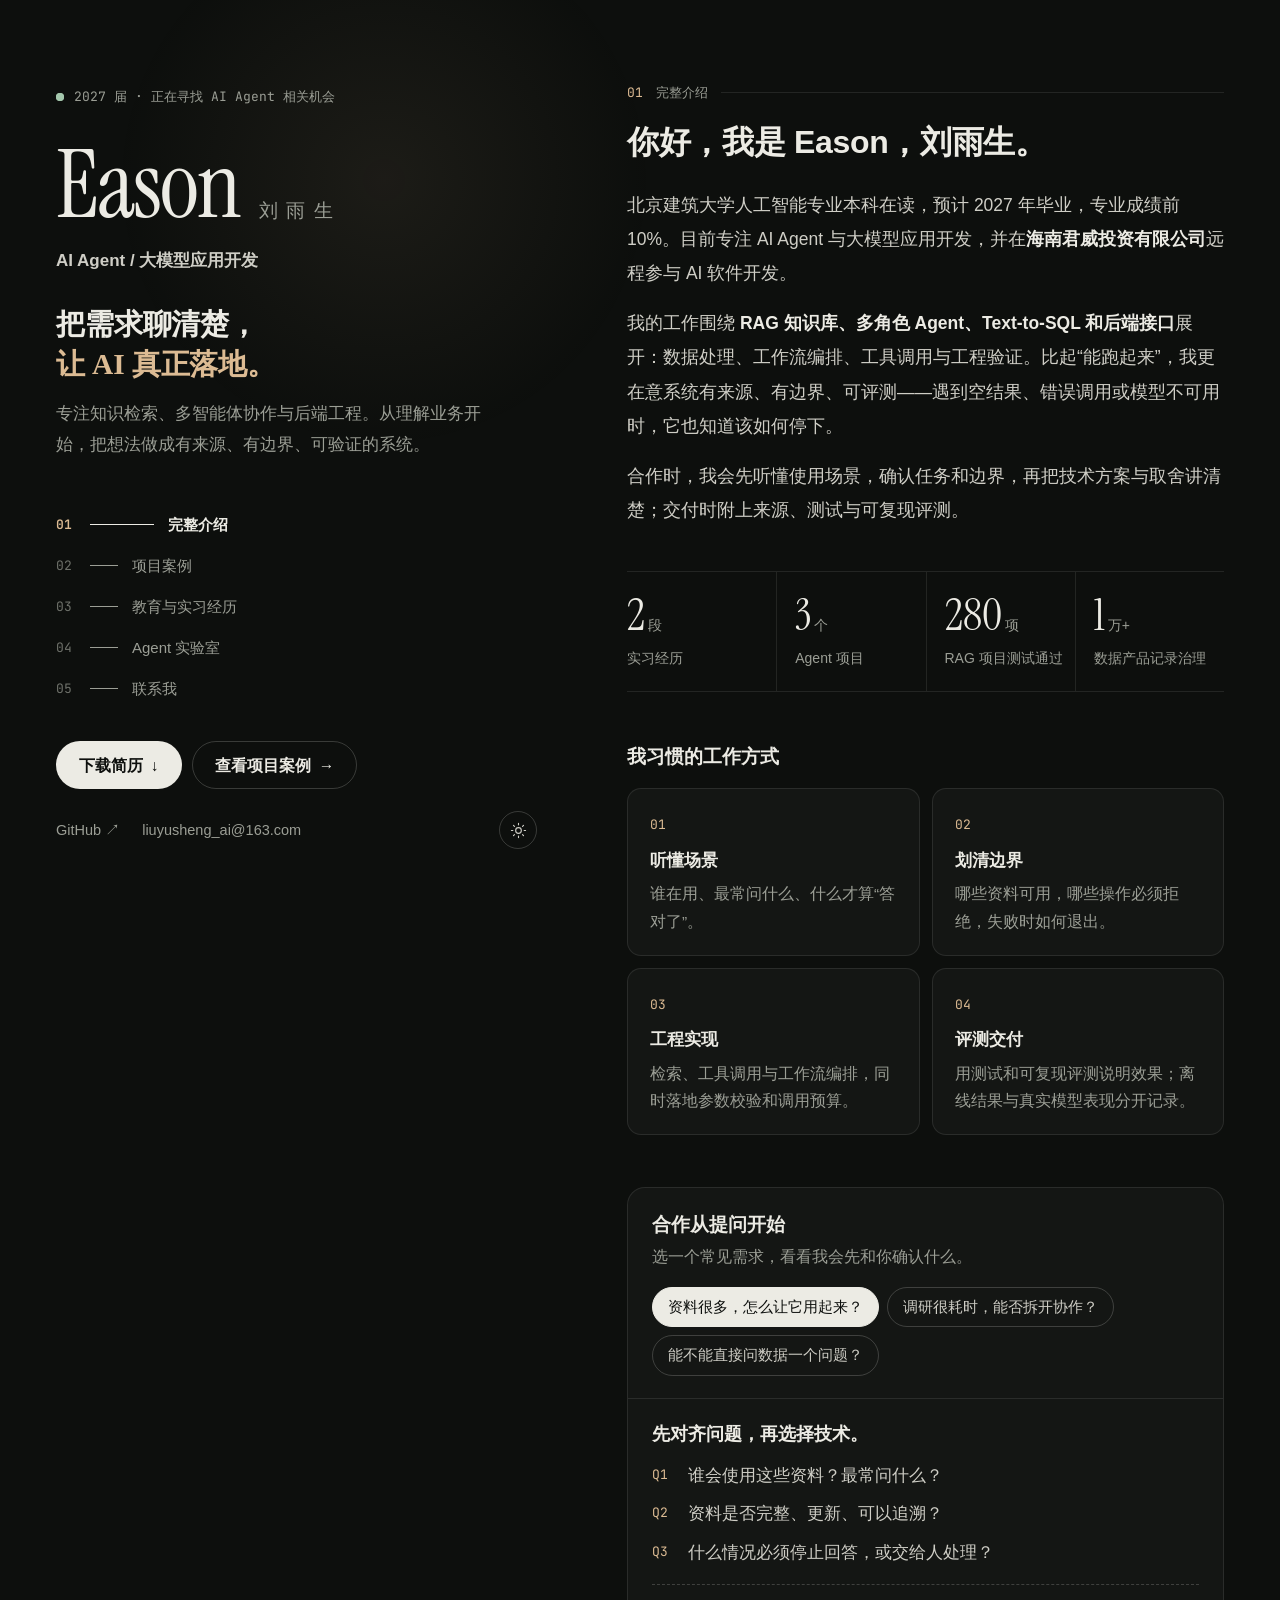
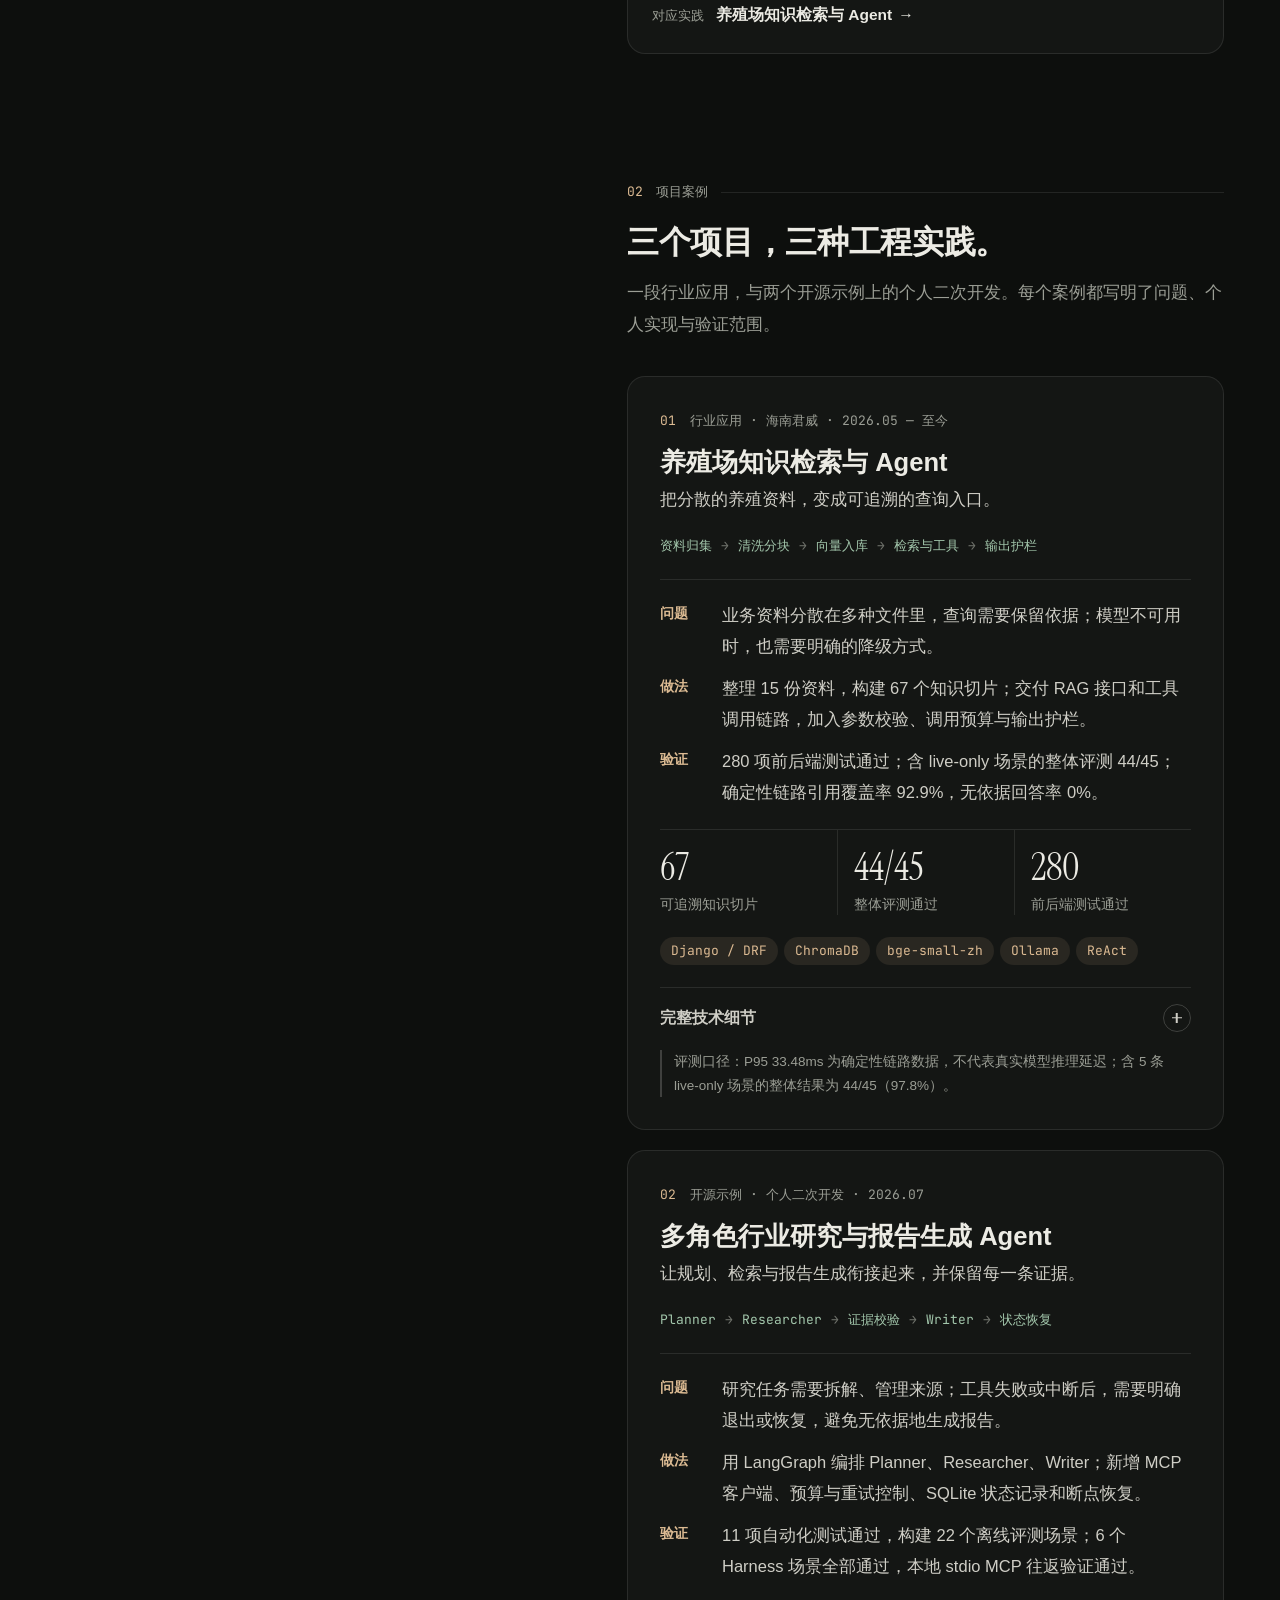
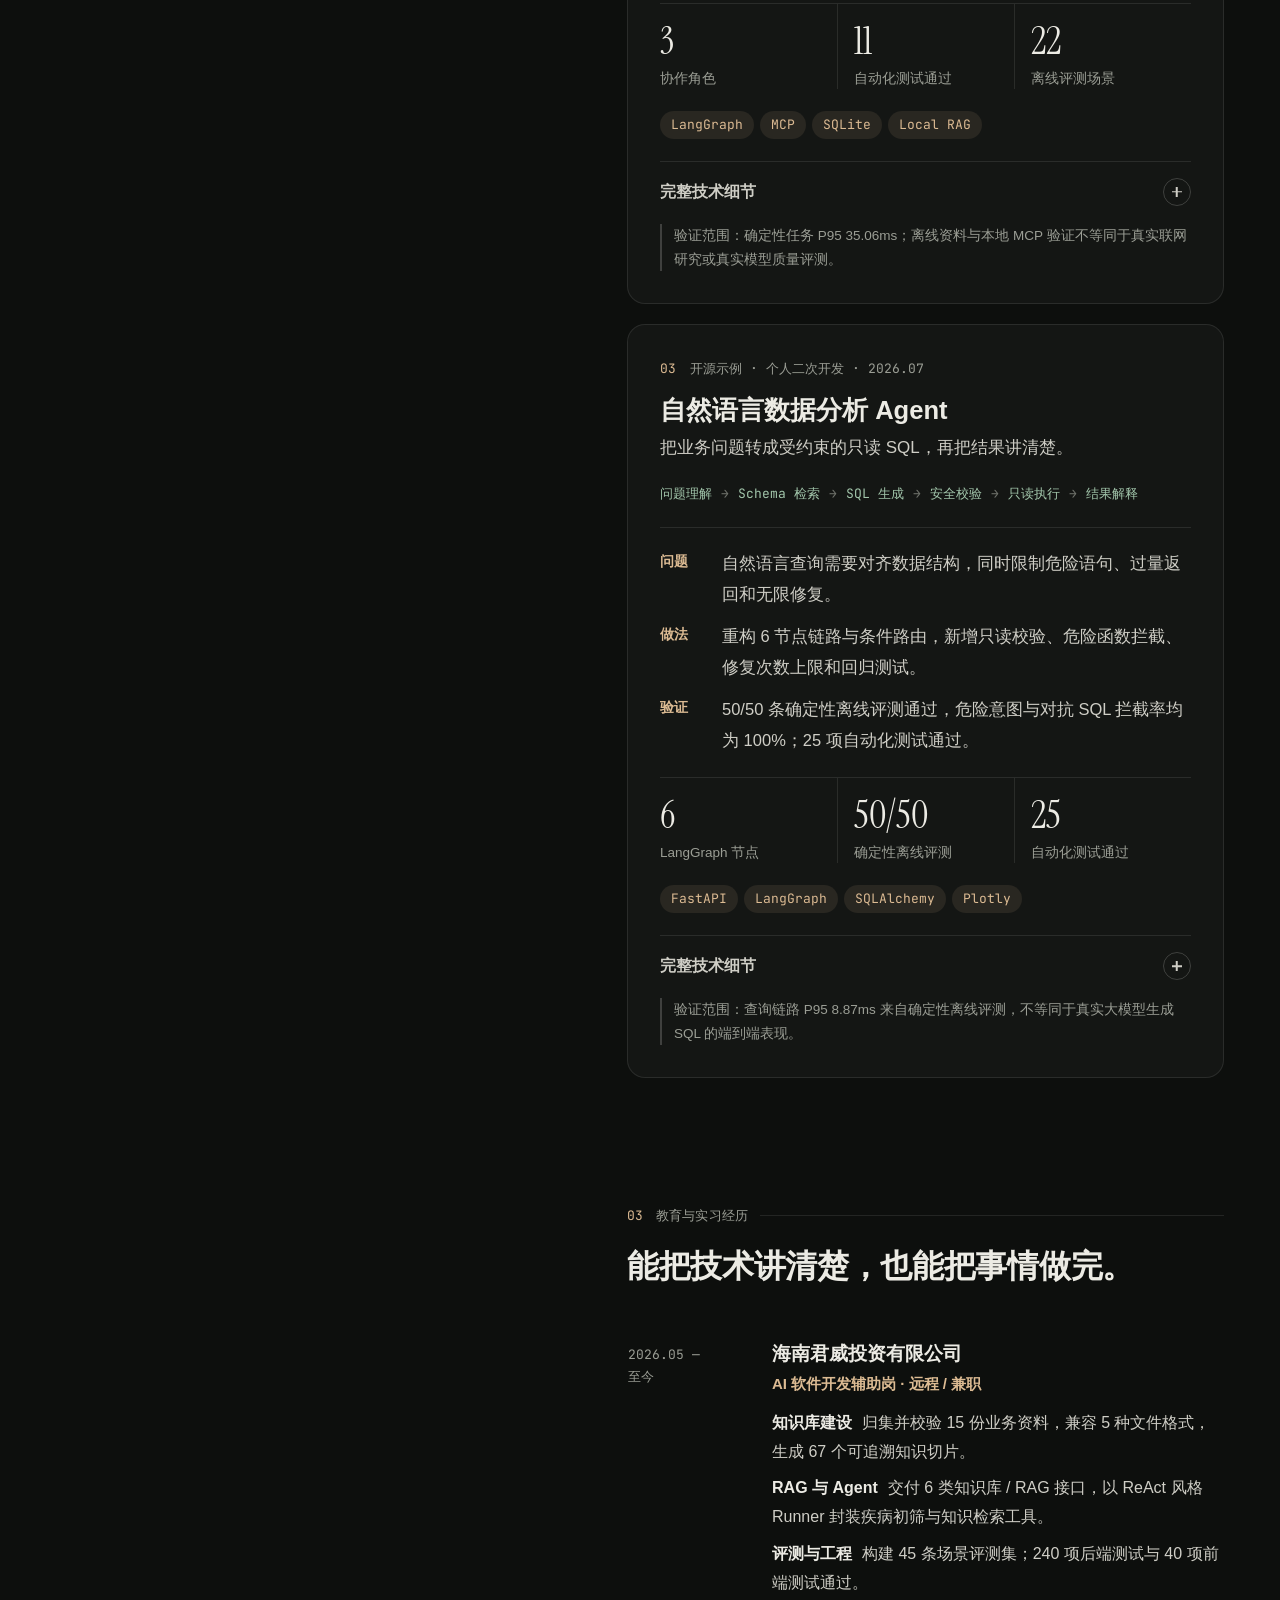
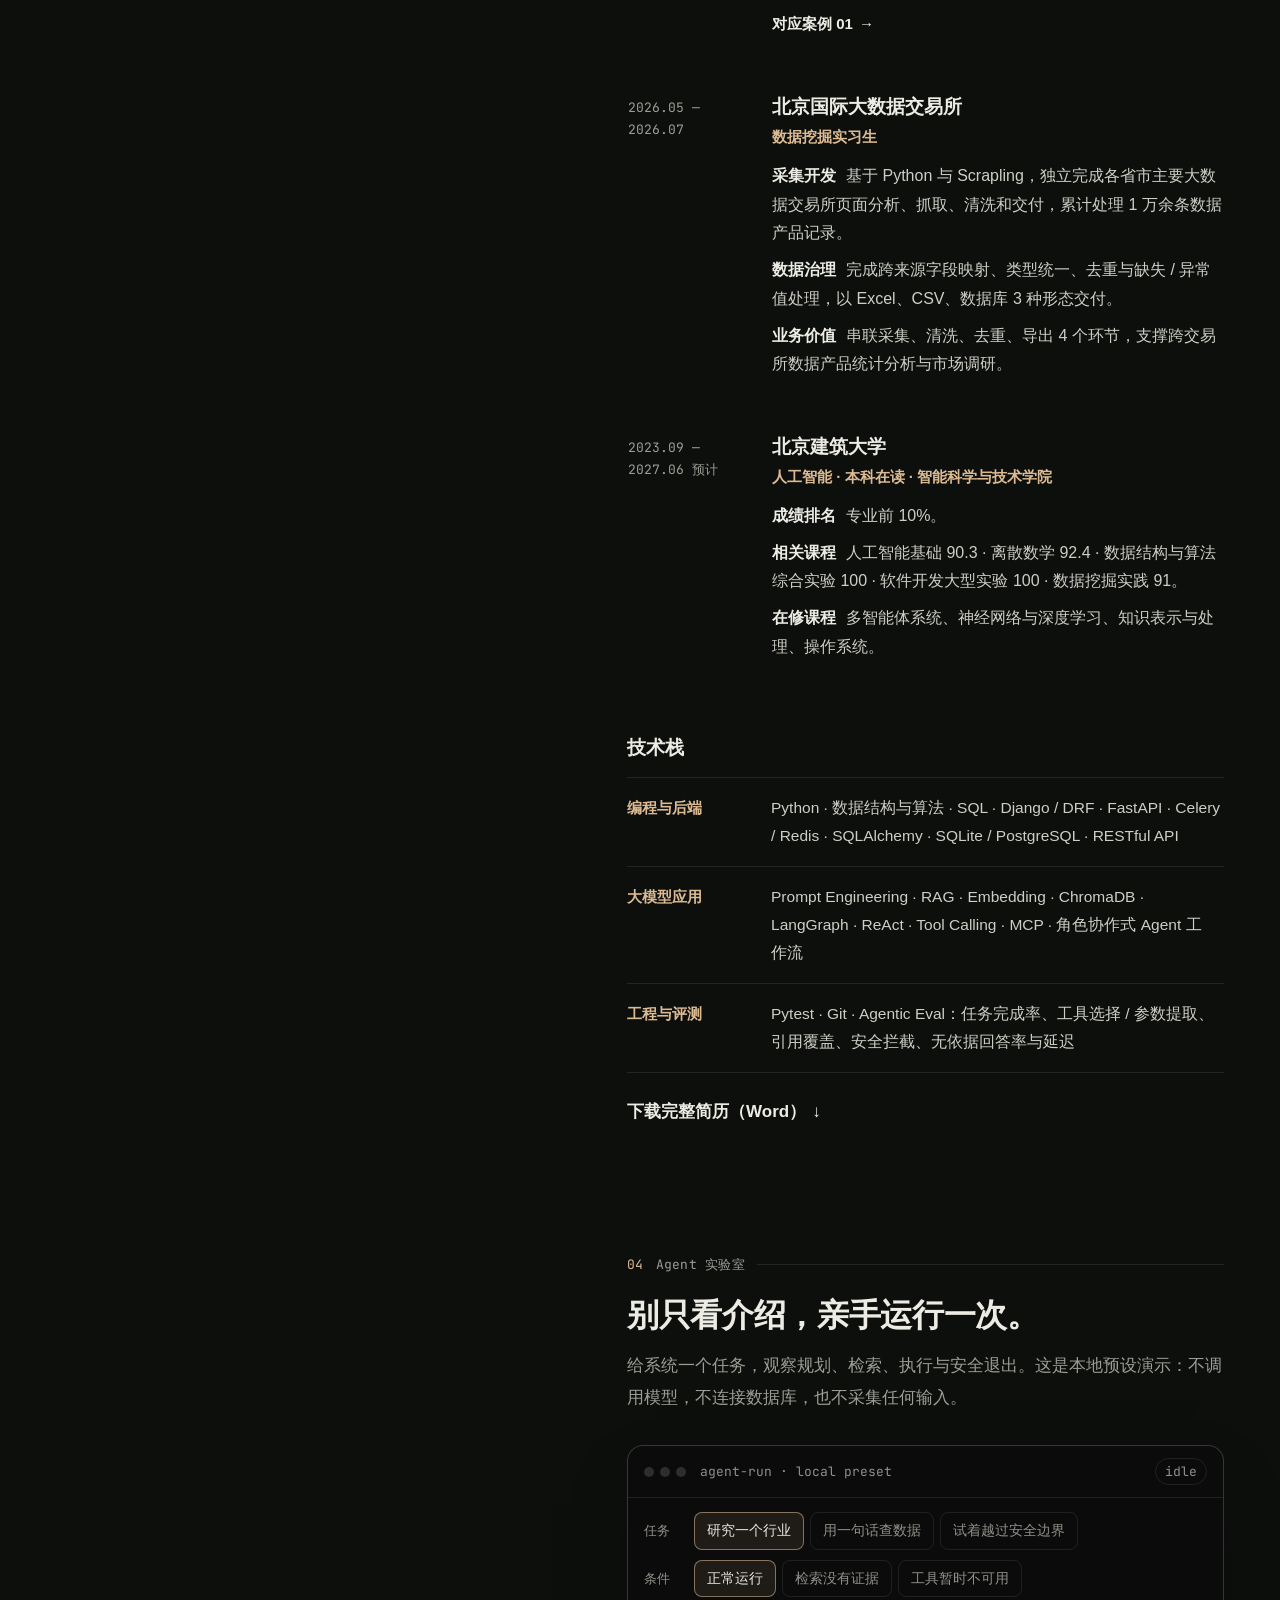
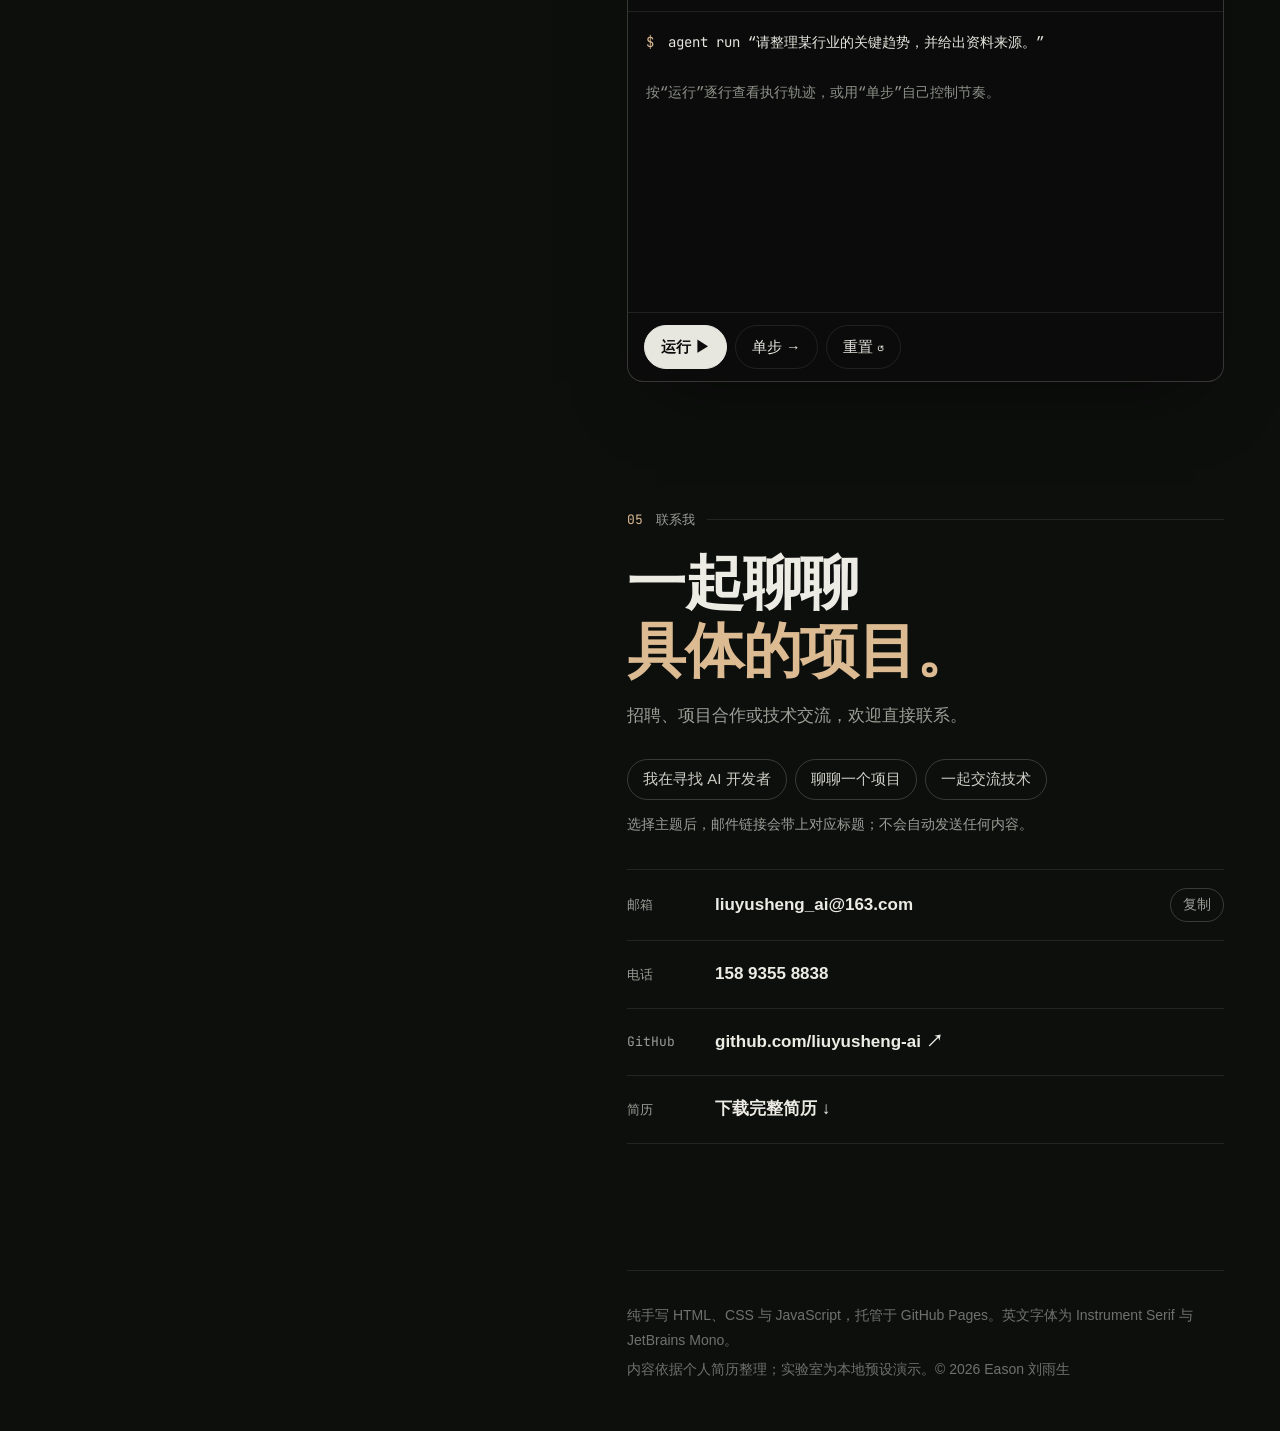
==== commit 79e8cddb: "Redesign portfolio as a dark split layout with an Agent trace lab Rebuild the site around an "eviden" ====
--- a/index.html
+++ b/index.html
@@ -1,12 +1,11 @@
 <!doctype html>
-<html lang="zh-CN">
+<html lang="zh-CN" data-theme="dark">
 <head>
   <meta charset="utf-8">
   <meta name="viewport" content="width=device-width, initial-scale=1">
   <title>Eason 刘雨生 · AI Agent / 大模型应用开发</title>
   <meta name="description" content="Eason 刘雨生，北京建筑大学人工智能专业 2027 届。专注 AI Agent 与大模型应用开发：理解业务、讲清方案，构建有来源、有边界、可评测的 RAG 与多智能体系统。">
-  <meta name="theme-color" content="#f3f0e8">
-  <meta name="color-scheme" content="light">
+  <meta name="theme-color" content="#0d0f0d">
   <link rel="canonical" href="https://liuyusheng-ai.github.io/">
   <meta property="og:type" content="profile">
   <meta property="og:locale" content="zh_CN">
@@ -14,13 +13,21 @@
   <meta property="og:description" content="把需求聊清楚，让 AI 真正落地。知识检索、多智能体协作与 Text-to-SQL 项目案例。">
   <meta property="og:url" content="https://liuyusheng-ai.github.io/">
   <link rel="icon" href="favicon.svg" type="image/svg+xml">
-  <!-- Display serif loads without blocking render; system fonts carry all Chinese text. -->
+  <!-- Apply a saved theme before first paint. Dark is the default. -->
+  <script>
+    (function () {
+      try {
+        var saved = localStorage.getItem('eason-theme');
+        if (saved === 'light' || saved === 'dark') document.documentElement.setAttribute('data-theme', saved);
+      } catch (e) {}
+    })();
+  </script>
+  <!-- Latin display + mono load without blocking render; all Chinese text uses system fonts. -->
   <link rel="preconnect" href="https://fonts.googleapis.com">
   <link rel="preconnect" href="https://fonts.gstatic.com" crossorigin>
-  <link rel="stylesheet" href="https://fonts.googleapis.com/css2?family=Instrument+Serif:ital@0;1&display=swap" media="print" onload="this.media='all'">
-  <link rel="stylesheet" href="styles.css?v=20261025">
-  <script src="main.js?v=20261025" defer></script>
-  <script src="constellation.js?v=20261025" defer></script>
+  <link rel="stylesheet" href="https://fonts.googleapis.com/css2?family=Instrument+Serif:ital@0;1&family=JetBrains+Mono:wght@400;500&display=swap" media="print" onload="this.media='all'">
+  <link rel="stylesheet" href="styles.css?v=20261026">
+  <script src="main.js?v=20261026" defer></script>
   <script type="application/ld+json">
   {
     "@context": "https://schema.org",
@@ -36,121 +43,83 @@
   </script>
 </head>
 <body>
-  <a class="skip-link" href="#main">跳到正文</a>
-  <div class="progress" aria-hidden="true"><span></span></div>
-
-  <header class="site-header">
-    <div class="wrap header-inner">
-      <a class="brand" href="#home" aria-label="Eason 刘雨生 · 回到首页">
-        <span class="brand-mark" aria-hidden="true">E<i>.</i></span>
-        <span class="brand-name">Eason<small>刘雨生</small></span>
-      </a>
-      <nav class="site-nav" aria-label="主导航">
-        <a href="#home">首页</a>
-        <a href="#approach">完整介绍</a>
-        <a href="#work">项目案例</a>
-        <a href="#about">经历</a>
-        <a href="#contact">联系</a>
-      </nav>
-      <div class="header-actions">
-        <a class="header-link" href="resume.docx" download="Eason-刘雨生-简历.docx">简历 <span aria-hidden="true">↓</span></a>
-        <a class="header-cta" href="#contact">联系我</a>
+  <a class="skip-link" href="#content">跳到正文</a>
+  <div class="spotlight" aria-hidden="true"></div>
+
+  <!-- Compact bar for narrow screens; the sticky intro column takes this role on desktop. -->
+  <header class="topbar">
+    <div class="topbar-row">
+      <a class="topbar-brand" href="#top" aria-label="Eason 刘雨生 · 回到顶部">Eason<span>刘雨生</span></a>
+      <button class="theme-toggle" type="button" aria-label="切换浅色 / 深色">
+        <svg class="icon-sun" viewBox="0 0 24 24" aria-hidden="true"><circle cx="12" cy="12" r="4"/><path d="M12 2v2M12 20v2M4.9 4.9l1.4 1.4M17.7 17.7l1.4 1.4M2 12h2M20 12h2M4.9 19.1l1.4-1.4M17.7 6.3l1.4-1.4"/></svg>
+        <svg class="icon-moon" viewBox="0 0 24 24" aria-hidden="true"><path d="M20 14.5A8 8 0 0 1 9.5 4a8 8 0 1 0 10.5 10.5z"/></svg>
+      </button>
+    </div>
+    <nav class="topbar-nav" aria-label="章节导航" data-nav>
+      <a href="#approach">介绍</a>
+      <a href="#work">项目</a>
+      <a href="#about">经历</a>
+      <a href="#playground">实验室</a>
+      <a href="#contact">联系</a>
+    </nav>
+  </header>
+
+  <div class="layout" id="top">
+    <!-- ============ Identity column (sticky on desktop) ============ -->
+    <header class="intro">
+      <div class="intro-main">
+        <p class="status"><span class="pulse" aria-hidden="true"></span>2027 届 · 正在寻找 AI Agent 相关机会</p>
+        <h1 class="name"><span class="name-en" lang="en">Eason</span><span class="name-cn">刘雨生</span></h1>
+        <p class="role">AI Agent / 大模型应用开发</p>
+        <p class="pitch">把需求聊清楚，<br><em>让 AI 真正落地。</em></p>
+        <p class="intro-lead">专注知识检索、多智能体协作与后端工程。从理解业务开始，把想法做成有来源、有边界、可验证的系统。</p>
+
+        <nav class="index-nav" aria-label="章节导航" data-nav>
+          <a href="#approach"><span class="idx">01</span><span class="bar" aria-hidden="true"></span>完整介绍</a>
+          <a href="#work"><span class="idx">02</span><span class="bar" aria-hidden="true"></span>项目案例</a>
+          <a href="#about"><span class="idx">03</span><span class="bar" aria-hidden="true"></span>教育与实习经历</a>
+          <a href="#playground"><span class="idx">04</span><span class="bar" aria-hidden="true"></span>Agent 实验室</a>
+          <a href="#contact"><span class="idx">05</span><span class="bar" aria-hidden="true"></span>联系我</a>
+        </nav>
       </div>
-    </div>
-  </header>
-
-  <main id="main">
-    <!-- ============ Hero ============ -->
-    <section class="hero" id="home" aria-labelledby="hero-title">
-      <div class="wrap hero-grid">
-        <div class="hero-copy">
-          <p class="eyebrow"><span class="status-dot" aria-hidden="true"></span>AI Agent / 大模型应用开发 · 正在寻找新机会</p>
-          <p class="signature" lang="en">Eason<span lang="zh-CN">刘雨生</span></p>
-          <h1 class="hero-title" id="hero-title">把需求聊清楚，<br><em>让 AI 真正落地。</em></h1>
-          <p class="hero-lead">我专注知识检索、多智能体协作与后端工程。从理解业务开始，把想法做成有来源、有边界、可验证的系统。</p>
-          <div class="hero-actions">
-            <a class="btn btn-primary" href="#approach">完整了解我 <span aria-hidden="true">↓</span></a>
-            <a class="btn btn-ghost" href="#work">查看项目案例 <span aria-hidden="true">→</span></a>
-          </div>
-          <ul class="hero-facts" aria-label="基本信息">
-            <li>北京建筑大学 · 人工智能</li>
-            <li>2027 届本科</li>
-            <li>专业成绩前 10%</li>
-          </ul>
-        </div>
-
-        <div class="orbit" data-orbit role="region" aria-label="个人知识星系（辅助探索）">
-          <div class="orbit-bar">
-            <span class="orbit-label" lang="en">Knowledge constellation</span>
-            <span class="orbit-status" id="orbit-status">自动导览</span>
-            <button class="orbit-toggle" type="button" aria-pressed="false">暂停</button>
-          </div>
-          <div class="orbit-stage">
-            <canvas tabindex="0" role="img" aria-label="个人知识星系。拖动旋转，左右方向键切换主题，回车展开档案。"></canvas>
-            <div class="orbit-topics" role="group" aria-label="选择想了解的主题">
-              <button type="button" data-topic="about" aria-pressed="true">关于我</button>
-              <button type="button" data-topic="projects" aria-pressed="false">项目</button>
-              <button type="button" data-topic="skills" aria-pressed="false">技能</button>
-              <button type="button" data-topic="journey" aria-pressed="false">经历</button>
-              <button type="button" data-topic="lab" aria-pressed="false">实验室</button>
-              <button type="button" data-topic="contact" aria-pressed="false">联系</button>
-            </div>
-          </div>
-          <div class="orbit-card" aria-live="off">
-            <span class="orbit-progress" aria-hidden="true"></span>
-            <div>
-              <p class="orbit-index">01 · Identity</p>
-              <h2 class="orbit-title">你好，我是 Eason。</h2>
-              <p class="orbit-summary">理解业务，清晰沟通，用工程与评测把 Agent 能力落地。</p>
-            </div>
-            <button class="orbit-open" type="button" aria-haspopup="dialog">展开档案 <span aria-hidden="true">↗</span></button>
-          </div>
+
+      <div class="intro-foot">
+        <div class="intro-actions">
+          <a class="btn btn-primary" href="resume.docx" download="Eason-刘雨生-简历.docx">下载简历 <span aria-hidden="true">↓</span></a>
+          <a class="btn btn-quiet" href="#work">查看项目案例 <span aria-hidden="true">→</span></a>
+        </div>
+        <div class="intro-links">
+          <a href="https://github.com/liuyusheng-ai" target="_blank" rel="noopener noreferrer">GitHub <span aria-hidden="true">↗</span></a>
+          <a href="mailto:liuyusheng_ai@163.com" data-mail>liuyusheng_ai@163.com</a>
+          <button class="theme-toggle" type="button" aria-label="切换浅色 / 深色">
+            <svg class="icon-sun" viewBox="0 0 24 24" aria-hidden="true"><circle cx="12" cy="12" r="4"/><path d="M12 2v2M12 20v2M4.9 4.9l1.4 1.4M17.7 17.7l1.4 1.4M2 12h2M20 12h2M4.9 19.1l1.4-1.4M17.7 6.3l1.4-1.4"/></svg>
+            <svg class="icon-moon" viewBox="0 0 24 24" aria-hidden="true"><path d="M20 14.5A8 8 0 0 1 9.5 4a8 8 0 1 0 10.5 10.5z"/></svg>
+          </button>
         </div>
       </div>
-
-      <div class="wrap">
-        <ul class="proof" aria-label="经历概览">
-          <li><strong>2<small>段</small></strong><span>实习经历</span><em>海南君威 · 北京国际大数据交易所</em></li>
-          <li><strong>3<small>个</small></strong><span>Agent 项目</span><em>知识检索 · 多智能体 · Text-to-SQL</em></li>
-          <li><strong>280<small>项</small></strong><span>测试通过</span><em>养殖场 RAG 项目前后端</em></li>
-          <li><strong>1<small>万+</small></strong><span>数据产品记录</span><em>采集、清洗与治理交付</em></li>
+    </header>
+
+    <main class="content" id="content">
+      <!-- ============ 01 完整介绍 ============ -->
+      <section class="block" id="approach" aria-labelledby="approach-title">
+        <p class="block-label"><span>01</span>完整介绍</p>
+        <h2 id="approach-title">你好，我是 Eason，刘雨生。</h2>
+        <div class="prose">
+          <p>北京建筑大学人工智能专业本科在读，预计 2027 年毕业，专业成绩前 10%。目前专注 AI Agent 与大模型应用开发，并在<strong>海南君威投资有限公司</strong>远程参与 AI 软件开发。</p>
+          <p>我的工作围绕 <strong>RAG 知识库、多角色 Agent、Text-to-SQL 和后端接口</strong>展开：数据处理、工作流编排、工具调用与工程验证。比起“能跑起来”，我更在意系统有来源、有边界、可评测——遇到空结果、错误调用或模型不可用时，它也知道该如何停下。</p>
+          <p>合作时，我会先听懂使用场景，确认任务和边界，再把技术方案与取舍讲清楚；交付时附上来源、测试与可复现评测。</p>
+        </div>
+
+        <ul class="stats" aria-label="经历概览">
+          <li><strong>2<small>段</small></strong><span>实习经历</span></li>
+          <li><strong>3<small>个</small></strong><span>Agent 项目</span></li>
+          <li><strong>280<small>项</small></strong><span>RAG 项目测试通过</span></li>
+          <li><strong>1<small>万+</small></strong><span>数据产品记录治理</span></li>
         </ul>
-      </div>
-    </section>
-
-    <!-- ============ 01 完整介绍 ============ -->
-    <section class="section" id="approach" aria-labelledby="approach-title">
-      <div class="wrap">
-        <header class="section-head">
-          <p class="section-index"><span>01</span>完整介绍</p>
-          <h2 id="approach-title">你好，我是 Eason，刘雨生。</h2>
-          <p class="section-lead">一名重视沟通与交付的 AI Agent 开发者。在这里可以一次了解我的方向、能力与工作方式。</p>
-        </header>
-
-        <div class="intro-grid">
-          <article>
-            <h3>我在做什么</h3>
-            <p>北京建筑大学人工智能专业本科在读，预计 2027 年毕业，专业成绩前 10%。目前专注 AI Agent 与大模型应用开发，并在海南君威远程参与 AI 软件开发。</p>
-            <a class="text-link" href="#about">教育与实习经历 <span aria-hidden="true">→</span></a>
-          </article>
-          <article>
-            <h3>我能做什么</h3>
-            <p>围绕 RAG 知识库、多角色 Agent、Text-to-SQL 和后端接口，完成数据处理、工作流编排、工具调用与工程验证。</p>
-            <p class="intro-tools">Python · Django / FastAPI · LangGraph · ChromaDB · MCP · Pytest</p>
-          </article>
-          <article>
-            <h3>我怎么合作</h3>
-            <p>先听懂使用场景，确认任务和边界；再把技术方案与取舍讲清楚。交付时提供来源、测试与可复现评测。</p>
-            <a class="text-link" href="resume.docx" download="Eason-刘雨生-简历.docx">下载完整简历 <span aria-hidden="true">↓</span></a>
-          </article>
-        </div>
 
         <div class="method">
-          <div class="method-head">
-            <h3>从一句需求，到可交付的系统</h3>
-            <p>我习惯的四个步骤</p>
-          </div>
-          <ol class="method-steps">
+          <h3 class="sub-title">我习惯的工作方式</h3>
+          <ol>
             <li><span>01</span><strong>听懂场景</strong><p>谁在用、最常问什么、什么才算“答对了”。</p></li>
             <li><span>02</span><strong>划清边界</strong><p>哪些资料可用，哪些操作必须拒绝，失败时如何退出。</p></li>
             <li><span>03</span><strong>工程实现</strong><p>检索、工具调用与工作流编排，同时落地参数校验和调用预算。</p></li>
@@ -159,361 +128,249 @@
         </div>
 
         <div class="brief" id="brief">
-          <div class="brief-ask">
-            <p class="kicker">合作从提问开始</p>
-            <h3>你想解决哪类问题？</h3>
-            <p class="brief-hint">选一个常见需求，看看我会先和你确认什么。</p>
-            <div class="brief-options" role="group" aria-label="选择业务问题">
-              <button type="button" data-brief="knowledge" aria-pressed="true">资料很多，怎么让它用起来？<span aria-hidden="true">→</span></button>
-              <button type="button" data-brief="research" aria-pressed="false">调研很耗时，能否拆开协作？<span aria-hidden="true">→</span></button>
-              <button type="button" data-brief="data" aria-pressed="false">能不能直接问数据一个问题？<span aria-hidden="true">→</span></button>
-            </div>
-          </div>
-          <div class="brief-answer" aria-live="polite">
-            <p class="kicker">我会先确认</p>
+          <div class="brief-head">
+            <h3 class="sub-title">合作从提问开始</h3>
+            <p>选一个常见需求，看看我会先和你确认什么。</p>
+          </div>
+          <div class="brief-options" role="group" aria-label="选择业务问题">
+            <button class="chip" type="button" data-brief="knowledge" aria-pressed="true">资料很多，怎么让它用起来？</button>
+            <button class="chip" type="button" data-brief="research" aria-pressed="false">调研很耗时，能否拆开协作？</button>
+            <button class="chip" type="button" data-brief="data" aria-pressed="false">能不能直接问数据一个问题？</button>
+          </div>
+          <div class="brief-body" aria-live="polite">
             <h4 id="brief-title">先对齐问题，再选择技术。</h4>
             <ol class="brief-questions" id="brief-questions">
               <li>谁会使用这些资料？最常问什么？</li>
               <li>资料是否完整、更新、可以追溯？</li>
               <li>什么情况必须停止回答，或交给人处理？</li>
             </ol>
-            <p class="brief-route">对应实践：<a class="text-link" id="brief-link" href="#case-rag">养殖场知识检索与 Agent <span aria-hidden="true">→</span></a><span id="brief-route-copy">资料治理、检索、工具与输出护栏。</span></p>
-          </div>
-        </div>
-      </div>
-    </section>
-
-    <!-- ============ 02 项目案例 ============ -->
-    <section class="section section-work" id="work" aria-labelledby="work-title">
-      <div class="wrap">
-        <header class="section-head section-head-split">
-          <div>
-            <p class="section-index"><span>02</span>项目案例</p>
-            <h2 id="work-title">精选项目案例</h2>
-          </div>
-          <p class="section-lead">三个项目，分别对应知识检索、多智能体研究和数据分析。先看背景、个人工作与结果，再按需展开完整技术细节。</p>
-        </header>
-
-        <div class="filters" role="group" aria-label="按方向筛选项目">
-          <button type="button" data-filter="all" aria-pressed="true">全部</button>
-          <button type="button" data-filter="rag" aria-pressed="false">知识检索</button>
-          <button type="button" data-filter="research" aria-pressed="false">多智能体</button>
-          <button type="button" data-filter="sql" aria-pressed="false">数据分析</button>
-          <span class="filter-status" id="filter-status" role="status">共 3 个项目</span>
-        </div>
-
-        <div class="cases">
+            <p class="brief-route">对应实践 <a class="text-link" id="brief-link" href="#case-rag">养殖场知识检索与 Agent <span aria-hidden="true">→</span></a></p>
+          </div>
+        </div>
+      </section>
+
+      <!-- ============ 02 项目案例 ============ -->
+      <section class="block" id="work" aria-labelledby="work-title">
+        <p class="block-label"><span>02</span>项目案例</p>
+        <h2 id="work-title">三个项目，三种工程实践。</h2>
+        <p class="block-lead">一段行业应用，与两个开源示例上的个人二次开发。每个案例都写明了问题、个人实现与验证范围。</p>
+
+        <div class="cases hover-group">
           <!-- Case 01 -->
-          <article class="case" id="case-rag" data-category="rag" aria-labelledby="case-rag-title">
-            <header class="case-head">
-              <span class="case-num" aria-hidden="true">01</span>
-              <div>
-                <p class="case-meta"><span class="tag">行业应用</span>海南君威投资有限公司 · 2026.05 至今</p>
-                <h3 id="case-rag-title">养殖场知识检索与 Agent</h3>
-                <p class="case-lead">把分散的养殖资料，变成可追溯的查询入口。</p>
-              </div>
-            </header>
-            <ol class="flow" style="--steps:5" aria-label="系统链路">
-              <li><b>资料归集</b><small>15 份 · 5 种格式</small></li>
-              <li><b>清洗分块</b><small>去重 · 500/50 字符</small></li>
-              <li><b>向量入库</b><small>67 个可追溯切片</small></li>
-              <li><b>检索与工具</b><small>ReAct · 2 项工具</small></li>
-              <li><b>输出护栏</b><small>剂量约束 · 降级检索</small></li>
-            </ol>
-            <div class="case-body">
-              <div><h4>解决什么问题</h4><p>业务资料分散在多种文件里，查询需要保留依据；模型不可用时，也需要有明确的降级方式。</p></div>
-              <div><h4>我做了什么</h4><p>整理 15 份资料，构建 67 个知识切片；交付 RAG 接口和工具调用链路，加入参数校验、调用预算与输出护栏。</p></div>
-              <div><h4>结果与验证</h4><p>280 项前后端测试通过；含 live-only 场景的整体评测为 44/45。确定性链路引用覆盖率 92.9%，无依据回答率 0%。</p></div>
-            </div>
+          <article class="case" id="case-rag" aria-labelledby="case-rag-title">
+            <p class="case-top"><span class="num">01</span><span>行业应用 · 海南君威 · 2026.05 — 至今</span></p>
+            <h3 id="case-rag-title">养殖场知识检索与 Agent</h3>
+            <p class="case-lead">把分散的养殖资料，变成可追溯的查询入口。</p>
+            <ol class="flow" aria-label="系统链路"><li>资料归集</li><li>清洗分块</li><li>向量入库</li><li>检索与工具</li><li>输出护栏</li></ol>
+            <dl class="facts">
+              <div><dt>问题</dt><dd>业务资料分散在多种文件里，查询需要保留依据；模型不可用时，也需要明确的降级方式。</dd></div>
+              <div><dt>做法</dt><dd>整理 15 份资料，构建 67 个知识切片；交付 RAG 接口和工具调用链路，加入参数校验、调用预算与输出护栏。</dd></div>
+              <div><dt>验证</dt><dd>280 项前后端测试通过；含 live-only 场景的整体评测 44/45；确定性链路引用覆盖率 92.9%，无依据回答率 0%。</dd></div>
+            </dl>
             <ul class="metrics">
               <li><strong>67</strong><span>可追溯知识切片</span></li>
-              <li><strong>44/45</strong><span>整体通过（含 live-only）</span></li>
+              <li><strong>44/45</strong><span>整体评测通过</span></li>
               <li><strong>280</strong><span>前后端测试通过</span></li>
             </ul>
+            <ul class="tags" aria-label="技术栈"><li>Django / DRF</li><li>ChromaDB</li><li>bge-small-zh</li><li>Ollama</li><li>ReAct</li></ul>
             <details class="case-detail" id="case-rag-detail">
-              <summary><span class="when-closed">展开完整技术细节</span><span class="when-open">收起技术细节</span><i class="plus" aria-hidden="true"></i></summary>
-              <div class="detail-grid">
-                <section><h5>知识如何进入系统</h5><p>归集并校验鲁西牛预算、饲料营养、疾病防控及养殖制度等 15 份资料，兼容 Excel、Word、PDF、TXT、CSV。完成清洗、去重与 500/50 字符分块，67 个知识切片与 ChromaDB 向量 100% 对齐。</p></section>
-                <section><h5>我的实现</h5><p>使用 Django/DRF、BAAI/bge-small-zh-v1.5、ChromaDB 与 Ollama qwen3.5:4b 交付 6 类知识库 / RAG 接口。以 ReAct 风格 Runner 封装疾病初筛与知识检索，加入 Skill 路由、参数校验、调用预算、循环检测、超时重试与药物剂量输出护栏。</p></section>
-                <section><h5>如何验证</h5><p>45 条养牛场景评测，含 40 条确定性与 5 条 live-only。确定性链路中工具选择、参数提取、任务完成及高风险拦截均为 100%；引用覆盖率 92.9%，无依据回答率 0%，P95 33.48ms。240 项后端测试与 40 项前端测试通过。</p></section>
-                <section><h5>工程修复与降级</h5><p>修复错误路由、批量修改拦截、模型工具参数兼容与非标准 JSON 恢复；Ruff、Django 系统检查与生产构建通过。模型不可用时降级为带来源的资料检索。</p></section>
+              <summary><span class="when-closed">完整技术细节</span><span class="when-open">收起技术细节</span><i class="plus" aria-hidden="true"></i></summary>
+              <div class="detail-body">
+                <section><h4>知识如何进入系统</h4><p>归集并校验鲁西牛预算、饲料营养、疾病防控及养殖制度等 15 份资料，兼容 Excel、Word、PDF、TXT、CSV。完成清洗、去重与 500/50 字符分块，67 个知识切片与 ChromaDB 向量 100% 对齐。</p></section>
+                <section><h4>我的实现</h4><p>使用 Django/DRF、BAAI/bge-small-zh-v1.5、ChromaDB 与 Ollama qwen3.5:4b 交付 6 类知识库 / RAG 接口。以 ReAct 风格 Runner 封装疾病初筛与知识检索，加入 Skill 路由、参数校验、调用预算、循环检测、超时重试与药物剂量输出护栏。</p></section>
+                <section><h4>如何验证</h4><p>45 条养牛场景评测，含 40 条确定性与 5 条 live-only。确定性链路中工具选择、参数提取、任务完成及高风险拦截均为 100%；引用覆盖率 92.9%，无依据回答率 0%，P95 33.48ms。240 项后端测试与 40 项前端测试通过。</p></section>
+                <section><h4>工程修复与降级</h4><p>修复错误路由、批量修改拦截、模型工具参数兼容与非标准 JSON 恢复；Ruff、Django 系统检查与生产构建通过。模型不可用时降级为带来源的资料检索。</p></section>
               </div>
             </details>
-            <footer class="case-foot">
-              <p class="stack">Django / DRF · ChromaDB · bge-small-zh · Ollama · ReAct</p>
-              <p class="case-note">评测口径：P95 33.48ms 为确定性链路数据，不代表真实模型推理延迟；含 5 条 live-only 场景的整体结果为 44/45（97.8%）。</p>
-            </footer>
+            <p class="case-note">评测口径：P95 33.48ms 为确定性链路数据，不代表真实模型推理延迟；含 5 条 live-only 场景的整体结果为 44/45（97.8%）。</p>
           </article>
 
           <!-- Case 02 -->
-          <article class="case" id="case-research" data-category="research" aria-labelledby="case-research-title">
-            <header class="case-head">
-              <span class="case-num" aria-hidden="true">02</span>
-              <div>
-                <p class="case-meta"><span class="tag tag-bronze">个人二次开发</span>基于开源工作流示例 · 2026.07</p>
-                <h3 id="case-research-title">多角色行业研究与报告生成 Agent</h3>
-                <p class="case-lead">让规划、检索与报告生成衔接起来，并保留每一条证据。</p>
-              </div>
-            </header>
-            <ol class="flow" style="--steps:5" aria-label="系统链路">
-              <li><b>Planner 规划</b><small>拆解研究任务</small></li>
-              <li><b>Researcher 检索</b><small>Web · RAG · MCP</small></li>
-              <li><b>证据校验</b><small>无来源即停止</small></li>
-              <li><b>Writer 生成</b><small>带引用的报告</small></li>
-              <li><b>状态记录</b><small>SQLite · run_id 恢复</small></li>
-            </ol>
-            <div class="case-body">
-              <div><h4>解决什么问题</h4><p>研究任务需要拆解、管理来源；工具失败或中断后，需要明确退出或恢复，避免无依据地生成报告。</p></div>
-              <div><h4>我做了什么</h4><p>用 LangGraph 编排 Planner、Researcher、Writer；新增 MCP 客户端、预算与重试控制、SQLite 状态记录和断点恢复。</p></div>
-              <div><h4>结果与验证</h4><p>11 项自动化测试通过，构建 22 个离线评测场景；6 个 Harness 场景全部通过，本地 stdio MCP 往返验证通过。</p></div>
-            </div>
+          <article class="case" id="case-research" aria-labelledby="case-research-title">
+            <p class="case-top"><span class="num">02</span><span>开源示例 · 个人二次开发 · 2026.07</span></p>
+            <h3 id="case-research-title">多角色行业研究与报告生成 Agent</h3>
+            <p class="case-lead">让规划、检索与报告生成衔接起来，并保留每一条证据。</p>
+            <ol class="flow" aria-label="系统链路"><li>Planner</li><li>Researcher</li><li>证据校验</li><li>Writer</li><li>状态恢复</li></ol>
+            <dl class="facts">
+              <div><dt>问题</dt><dd>研究任务需要拆解、管理来源；工具失败或中断后，需要明确退出或恢复，避免无依据地生成报告。</dd></div>
+              <div><dt>做法</dt><dd>用 LangGraph 编排 Planner、Researcher、Writer；新增 MCP 客户端、预算与重试控制、SQLite 状态记录和断点恢复。</dd></div>
+              <div><dt>验证</dt><dd>11 项自动化测试通过，构建 22 个离线评测场景；6 个 Harness 场景全部通过，本地 stdio MCP 往返验证通过。</dd></div>
+            </dl>
             <ul class="metrics">
               <li><strong>3</strong><span>协作角色</span></li>
               <li><strong>11</strong><span>自动化测试通过</span></li>
               <li><strong>22</strong><span>离线评测场景</span></li>
             </ul>
+            <ul class="tags" aria-label="技术栈"><li>LangGraph</li><li>MCP</li><li>SQLite</li><li>Local RAG</li></ul>
             <details class="case-detail" id="case-research-detail">
-              <summary><span class="when-closed">展开完整技术细节</span><span class="when-open">收起技术细节</span><i class="plus" aria-hidden="true"></i></summary>
-              <div class="detail-grid">
-                <section><h5>工作流</h5><p>以 LangGraph 编排 Planner、Researcher、Writer，接入离线 Web 源、Local RAG 和可选 MCP 工具。SQLite 保存状态、调用记录、证据与来源，支持按 run_id 恢复。</p></section>
-                <section><h5>个人新增</h5><p>MCP 客户端与本地 stdio 演示服务；工具空结果语义；预算、循环、超时、重试 Harness；断点恢复与可复现评测。无来源时停止生成，未配置 MCP 时不计为成功调用。</p></section>
-                <section><h5>验证结果</h5><p>11 项自动化测试全部通过。22 个离线场景中，15 个研究任务的完成率、引用覆盖率与有效工具结果率均为 100%；6 个 Harness 场景全部通过；基于官方 MCP Python SDK 的本地 stdio 往返验证通过。</p></section>
-                <section><h5>项目归属</h5><p>在开源工作流示例基础上完成二次开发。上面列出的 MCP 客户端、Harness、断点恢复与评测为个人新增部分。</p></section>
+              <summary><span class="when-closed">完整技术细节</span><span class="when-open">收起技术细节</span><i class="plus" aria-hidden="true"></i></summary>
+              <div class="detail-body">
+                <section><h4>工作流</h4><p>以 LangGraph 编排 Planner、Researcher、Writer，接入离线 Web 源、Local RAG 和可选 MCP 工具。SQLite 保存状态、调用记录、证据与来源，支持按 run_id 恢复。</p></section>
+                <section><h4>个人新增</h4><p>MCP 客户端与本地 stdio 演示服务；工具空结果语义；预算、循环、超时、重试 Harness；断点恢复与可复现评测。无来源时停止生成，未配置 MCP 时不计为成功调用。</p></section>
+                <section><h4>验证结果</h4><p>11 项自动化测试全部通过。22 个离线场景中，15 个研究任务的完成率、引用覆盖率与有效工具结果率均为 100%；6 个 Harness 场景全部通过；基于官方 MCP Python SDK 的本地 stdio 往返验证通过。</p></section>
+                <section><h4>项目归属</h4><p>在开源工作流示例基础上完成二次开发。上面列出的 MCP 客户端、Harness、断点恢复与评测为个人新增部分。</p></section>
               </div>
             </details>
-            <footer class="case-foot">
-              <p class="stack">LangGraph · MCP · SQLite · Local RAG</p>
-              <p class="case-note">验证范围：确定性任务 P95 35.06ms；离线资料与本地 MCP 验证不等同于真实联网研究或真实模型质量评测。</p>
-            </footer>
+            <p class="case-note">验证范围：确定性任务 P95 35.06ms；离线资料与本地 MCP 验证不等同于真实联网研究或真实模型质量评测。</p>
           </article>
 
           <!-- Case 03 -->
-          <article class="case" id="case-sql" data-category="sql" aria-labelledby="case-sql-title">
-            <header class="case-head">
-              <span class="case-num" aria-hidden="true">03</span>
-              <div>
-                <p class="case-meta"><span class="tag tag-bronze">个人二次开发</span>基于开源 Text-to-SQL 示例 · 2026.07</p>
-                <h3 id="case-sql-title">自然语言数据分析 Agent</h3>
-                <p class="case-lead">把业务问题转成受约束的只读 SQL，再把结果讲清楚。</p>
-              </div>
-            </header>
-            <ol class="flow" style="--steps:6" aria-label="系统链路">
-              <li><b>问题理解</b><small>意图路由</small></li>
-              <li><b>Schema 检索</b><small>对齐数据结构</small></li>
-              <li><b>SQL 生成</b><small>受限自动修复</small></li>
-              <li><b>安全校验</b><small>SELECT 白名单</small></li>
-              <li><b>只读执行</b><small>超时 · 行数上限</small></li>
-              <li><b>结果解释</b><small>文字 + Plotly</small></li>
-            </ol>
-            <div class="case-body">
-              <div><h4>解决什么问题</h4><p>自然语言查询需要对齐数据结构，同时限制危险语句、过量返回和无限修复。</p></div>
-              <div><h4>我做了什么</h4><p>重构 6 节点链路：理解问题、检索 Schema、生成 SQL、安全校验、只读执行、结果解释；加入修复次数上限和回归测试。</p></div>
-              <div><h4>结果与验证</h4><p>50/50 条确定性离线评测通过，危险意图与对抗 SQL 拦截率均为 100%；25 项自动化测试通过。</p></div>
-            </div>
+          <article class="case" id="case-sql" aria-labelledby="case-sql-title">
+            <p class="case-top"><span class="num">03</span><span>开源示例 · 个人二次开发 · 2026.07</span></p>
+            <h3 id="case-sql-title">自然语言数据分析 Agent</h3>
+            <p class="case-lead">把业务问题转成受约束的只读 SQL，再把结果讲清楚。</p>
+            <ol class="flow" aria-label="系统链路"><li>问题理解</li><li>Schema 检索</li><li>SQL 生成</li><li>安全校验</li><li>只读执行</li><li>结果解释</li></ol>
+            <dl class="facts">
+              <div><dt>问题</dt><dd>自然语言查询需要对齐数据结构，同时限制危险语句、过量返回和无限修复。</dd></div>
+              <div><dt>做法</dt><dd>重构 6 节点链路与条件路由，新增只读校验、危险函数拦截、修复次数上限和回归测试。</dd></div>
+              <div><dt>验证</dt><dd>50/50 条确定性离线评测通过，危险意图与对抗 SQL 拦截率均为 100%；25 项自动化测试通过。</dd></div>
+            </dl>
             <ul class="metrics">
               <li><strong>6</strong><span>LangGraph 节点</span></li>
-              <li><strong>50/50</strong><span>确定性离线评测通过</span></li>
+              <li><strong>50/50</strong><span>确定性离线评测</span></li>
               <li><strong>25</strong><span>自动化测试通过</span></li>
             </ul>
+            <ul class="tags" aria-label="技术栈"><li>FastAPI</li><li>LangGraph</li><li>SQLAlchemy</li><li>Plotly</li></ul>
             <details class="case-detail" id="case-sql-detail">
-              <summary><span class="when-closed">展开完整技术细节</span><span class="when-open">收起技术细节</span><i class="plus" aria-hidden="true"></i></summary>
-              <div class="detail-grid">
-                <section><h5>完整链路</h5><p>问题理解 → Schema 检索 → SQL 生成 → 安全校验 → 只读执行 → 结果解释。通过 FastAPI、SQLAlchemy 和 Plotly 提供查询、历史记录及可视化接口，支持受限自动修复。</p></section>
-                <section><h5>安全边界</h5><p>SELECT 白名单、单语句、超时、最大行数、SQL 长度与修复次数限制；拦截 INSERT、UPDATE、DELETE、DROP、PRAGMA、ATTACH 及危险数据库函数，拒绝空问题并识别危险业务意图。</p></section>
-                <section><h5>个人新增</h5><p>重构 6 节点图和条件路由，新增只读安全校验、危险函数拦截、空问题拒绝、自动修复上限、FastAPI 接口与扩展回归测试。</p></section>
-                <section><h5>评测覆盖</h5><p>50 条离线评测覆盖 25 条正常查询、10 条危险自然语言请求及 15 条对抗 SQL，全部通过。</p></section>
+              <summary><span class="when-closed">完整技术细节</span><span class="when-open">收起技术细节</span><i class="plus" aria-hidden="true"></i></summary>
+              <div class="detail-body">
+                <section><h4>完整链路</h4><p>问题理解 → Schema 检索 → SQL 生成 → 安全校验 → 只读执行 → 结果解释。通过 FastAPI、SQLAlchemy 和 Plotly 提供查询、历史记录及可视化接口，支持受限自动修复。</p></section>
+                <section><h4>安全边界</h4><p>SELECT 白名单、单语句、超时、最大行数、SQL 长度与修复次数限制；拦截 INSERT、UPDATE、DELETE、DROP、PRAGMA、ATTACH 及危险数据库函数，拒绝空问题并识别危险业务意图。</p></section>
+                <section><h4>个人新增</h4><p>重构 6 节点图和条件路由，新增只读安全校验、危险函数拦截、空问题拒绝、自动修复上限、FastAPI 接口与扩展回归测试。</p></section>
+                <section><h4>评测覆盖</h4><p>50 条离线评测覆盖 25 条正常查询、10 条危险自然语言请求及 15 条对抗 SQL，全部通过。</p></section>
               </div>
             </details>
-            <footer class="case-foot">
-              <p class="stack">FastAPI · LangGraph · SQLAlchemy · Plotly</p>
-              <p class="case-note">验证范围：查询链路 P95 8.87ms 来自确定性离线评测，不等同于真实大模型生成 SQL 的端到端表现。</p>
-            </footer>
+            <p class="case-note">验证范围：查询链路 P95 8.87ms 来自确定性离线评测，不等同于真实大模型生成 SQL 的端到端表现。</p>
           </article>
         </div>
-      </div>
-    </section>
-
-    <!-- ============ 03 经历 ============ -->
-    <section class="section" id="about" aria-labelledby="about-title">
-      <div class="wrap">
-        <header class="section-head section-head-split">
-          <div>
-            <p class="section-index"><span>03</span>教育与实习经历</p>
-            <h2 id="about-title">能把技术讲清楚，<br>也能把事情做完。</h2>
-          </div>
-          <div class="section-lead">
-            <p>我喜欢从人与真实问题出发，把零散的需求整理成清晰的任务。交流时讲清依据和取舍；开发时关注模型、工具和业务之间的连接，也认真处理空结果、错误调用与模型不可用。</p>
-            <a class="text-link" href="https://github.com/liuyusheng-ai" target="_blank" rel="noopener noreferrer">GitHub · liuyusheng-ai <span aria-hidden="true">↗</span></a>
-          </div>
-        </header>
-
-        <ol class="timeline">
-          <li>
-            <div class="timeline-when"><span class="when">2026.05 — 至今</span><span class="kind">实习</span></div>
-            <div class="timeline-body">
+      </section>
+
+      <!-- ============ 03 经历 ============ -->
+      <section class="block" id="about" aria-labelledby="about-title">
+        <p class="block-label"><span>03</span>教育与实习经历</p>
+        <h2 id="about-title">能把技术讲清楚，也能把事情做完。</h2>
+
+        <ol class="timeline hover-group">
+          <li class="job">
+            <p class="job-when">2026.05 — <br>至今</p>
+            <div>
               <h3>海南君威投资有限公司</h3>
-              <p class="role">AI 软件开发辅助岗 · 远程 / 兼职</p>
+              <p class="job-role">AI 软件开发辅助岗 · 远程 / 兼职</p>
               <ul>
-                <li><b>知识库建设：</b>归集并校验 15 份业务资料，兼容 5 种文件格式，生成 67 个可追溯知识切片。</li>
-                <li><b>RAG 与 Agent：</b>交付 6 类知识库 / RAG 接口，以 ReAct 风格 Runner 封装疾病初筛与知识检索工具。</li>
-                <li><b>评测与工程：</b>构建 45 条场景评测集；240 项后端测试与 40 项前端测试通过。</li>
+                <li><b>知识库建设</b>归集并校验 15 份业务资料，兼容 5 种文件格式，生成 67 个可追溯知识切片。</li>
+                <li><b>RAG 与 Agent</b>交付 6 类知识库 / RAG 接口，以 ReAct 风格 Runner 封装疾病初筛与知识检索工具。</li>
+                <li><b>评测与工程</b>构建 45 条场景评测集；240 项后端测试与 40 项前端测试通过。</li>
               </ul>
-              <a class="text-link" href="#case-rag">对应案例：养殖场知识检索与 Agent <span aria-hidden="true">→</span></a>
+              <a class="text-link" href="#case-rag">对应案例 01 <span aria-hidden="true">→</span></a>
             </div>
           </li>
-          <li>
-            <div class="timeline-when"><span class="when">2026.05 — 2026.07</span><span class="kind">实习</span></div>
-            <div class="timeline-body">
+          <li class="job">
+            <p class="job-when">2026.05 — <br>2026.07</p>
+            <div>
               <h3>北京国际大数据交易所</h3>
-              <p class="role">数据挖掘实习生</p>
+              <p class="job-role">数据挖掘实习生</p>
               <ul>
-                <li><b>采集开发：</b>基于 Python 与 Scrapling，独立完成各省市主要大数据交易所页面分析、抓取、清洗和交付，累计处理 1 万余条数据产品记录。</li>
-                <li><b>数据治理：</b>完成跨来源字段映射、类型统一、去重与缺失 / 异常值处理，以 Excel、CSV、数据库 3 种形态交付。</li>
-                <li><b>业务价值：</b>串联采集、清洗、去重、导出 4 个环节，支撑跨交易所数据产品统计分析与市场调研。</li>
+                <li><b>采集开发</b>基于 Python 与 Scrapling，独立完成各省市主要大数据交易所页面分析、抓取、清洗和交付，累计处理 1 万余条数据产品记录。</li>
+                <li><b>数据治理</b>完成跨来源字段映射、类型统一、去重与缺失 / 异常值处理，以 Excel、CSV、数据库 3 种形态交付。</li>
+                <li><b>业务价值</b>串联采集、清洗、去重、导出 4 个环节，支撑跨交易所数据产品统计分析与市场调研。</li>
               </ul>
             </div>
           </li>
-          <li>
-            <div class="timeline-when"><span class="when">2023.09 — 2027.06</span><span class="kind">教育 · 预计毕业</span></div>
-            <div class="timeline-body">
+          <li class="job">
+            <p class="job-when">2023.09 — <br>2027.06 预计</p>
+            <div>
               <h3>北京建筑大学</h3>
-              <p class="role">人工智能 · 本科在读 · 智能科学与技术学院</p>
+              <p class="job-role">人工智能 · 本科在读 · 智能科学与技术学院</p>
               <ul>
-                <li><b>成绩排名：</b>专业前 10%。</li>
-                <li><b>相关课程：</b>人工智能基础 90.3 · 离散数学 92.4 · 数据结构与算法综合实验 100 · 软件开发大型实验 100 · 数据挖掘实践 91。</li>
-                <li><b>在修课程：</b>多智能体系统、神经网络与深度学习、知识表示与处理、操作系统。</li>
+                <li><b>成绩排名</b>专业前 10%。</li>
+                <li><b>相关课程</b>人工智能基础 90.3 · 离散数学 92.4 · 数据结构与算法综合实验 100 · 软件开发大型实验 100 · 数据挖掘实践 91。</li>
+                <li><b>在修课程</b>多智能体系统、神经网络与深度学习、知识表示与处理、操作系统。</li>
               </ul>
             </div>
           </li>
         </ol>
 
         <div class="skills" id="skills">
-          <h3>技术栈</h3>
-          <div class="skills-grid">
-            <div><h4>编程与后端</h4><p>Python · 数据结构与算法 · SQL · Django / DRF · FastAPI · Celery / Redis · SQLAlchemy · SQLite / PostgreSQL · RESTful API</p></div>
-            <div><h4>大模型应用</h4><p>Prompt Engineering · RAG · Embedding · ChromaDB · LangGraph · ReAct · Tool Calling · MCP · 角色协作式 Agent 工作流</p></div>
-            <div><h4>工程与评测</h4><p>Pytest · Git · Agentic Eval：任务完成率、工具选择 / 参数提取、引用覆盖、安全拦截、无依据回答率与延迟</p></div>
-          </div>
-        </div>
-      </div>
-    </section>
-
-    <!-- ============ 延伸：Agent 实验室 ============ -->
-    <section class="section section-lab" aria-label="延伸阅读：Agent 实验室">
-      <div class="wrap">
-        <details class="lab" id="technical-details">
-          <summary>
-            <span>
-              <span class="section-index"><span>+</span>延伸阅读</span>
-              <span class="lab-title">想进一步看技术实现？</span>
-              <span class="lab-sub">展开 Agent 交互演示与系统设计说明 · 本地预设，不调用模型</span>
-            </span>
-            <i class="plus plus-lg" aria-hidden="true"></i>
-          </summary>
-
-          <div class="lab-body">
-            <div class="playground" id="playground">
-              <div class="lab-intro">
-                <h3>Agent Playground<span>给系统一个任务，看看每一步发生什么。</span></h3>
-                <p class="boundary">本地预设演示 · 不调用模型 · 不连接数据库 · 不采集输入</p>
-              </div>
-              <div class="sandbox">
-                <div class="mission">
-                  <p class="mini-label">1 · 选择任务</p>
-                  <div class="mission-options" role="group" aria-label="选择演示任务">
-                    <button type="button" data-mission="research" aria-pressed="true"><strong>研究一个行业</strong><small>规划 → 检索 → 引用报告</small></button>
-                    <button type="button" data-mission="sql" aria-pressed="false"><strong>用一句话查询数据</strong><small>意图 → SQL → 只读校验</small></button>
-                    <button type="button" data-mission="safety" aria-pressed="false"><strong>试着越过安全边界</strong><small>危险意图 → 拦截 → 安全退出</small></button>
-                  </div>
-                  <label class="mini-label" for="demo-condition">2 · 再加一个条件</label>
-                  <select id="demo-condition">
-                    <option value="normal">正常运行</option>
-                    <option value="empty">检索没有找到证据</option>
-                    <option value="failure">工具暂时不可用</option>
-                  </select>
-                  <blockquote class="demo-prompt" id="demo-prompt">“请整理某行业的关键趋势，并给出资料来源。”</blockquote>
-                  <div class="demo-controls">
-                    <button type="button" id="run-demo" class="btn btn-primary btn-sm">运行演示</button>
-                    <button type="button" id="step-demo" class="btn btn-ghost btn-sm">逐步执行</button>
-                    <button type="button" id="reset-demo" class="btn btn-text btn-sm">重置</button>
-                  </div>
-                </div>
-                <div class="trace" aria-labelledby="trace-title">
-                  <div class="trace-head"><p class="mini-label" id="trace-title">执行轨迹</p><span id="trace-state">等待任务</span></div>
-                  <ol class="trace-list" id="trace-list">
-                    <li class="trace-empty">你的任务将如何被拆解？<small>选择任务，点击运行或逐步执行。</small></li>
-                  </ol>
-                  <div class="demo-result" id="demo-result" role="status" aria-live="polite">
-                    <p class="mini-label">输出 · 等待运行</p>
-                    <p>答案很重要，抵达答案的过程也一样。</p>
-                  </div>
-                </div>
-              </div>
-            </div>
-
-            <div class="system" id="system">
-              <div class="lab-intro">
-                <h3>一条回答背后的工程<span>选择一个环节，看看我如何构建系统。</span></h3>
-                <p class="boundary">设计说明 · 不调用真实模型</p>
-              </div>
-              <div class="pipeline" role="tablist" aria-label="系统设计环节">
-                <button type="button" role="tab" id="stage-tab-0" aria-selected="true" aria-controls="stage-panel"><span>01</span>理解问题</button>
-                <button type="button" role="tab" id="stage-tab-1" aria-selected="false" aria-controls="stage-panel" tabindex="-1"><span>02</span>检索证据</button>
-                <button type="button" role="tab" id="stage-tab-2" aria-selected="false" aria-controls="stage-panel" tabindex="-1"><span>03</span>调用工具</button>
-                <button type="button" role="tab" id="stage-tab-3" aria-selected="false" aria-controls="stage-panel" tabindex="-1"><span>04</span>验证结果</button>
-              </div>
-              <div class="stage-panel" id="stage-panel" role="tabpanel" aria-labelledby="stage-tab-0" tabindex="0">
-                <h4 id="stage-title">先确定问题，再决定行动。</h4>
-                <p id="stage-copy">在工具执行之前识别业务意图、提取参数并校验输入。对空问题、危险意图和不在能力范围内的请求设置明确的退出路径。</p>
-                <p class="stage-tags" id="stage-tags">意图路由 / 参数校验 / 空问题拒绝</p>
-              </div>
-            </div>
-          </div>
-        </details>
-      </div>
-    </section>
-
-    <!-- ============ 04 联系 ============ -->
-    <section class="contact" id="contact" aria-labelledby="contact-title">
-      <div class="wrap">
-        <p class="section-index"><span>04</span>联系我</p>
-        <h2 class="contact-title" id="contact-title"><a href="mailto:liuyusheng_ai@163.com" data-mail>一起聊聊<br>具体的项目。<span class="arrow" aria-hidden="true">↗</span></a></h2>
-        <p class="contact-lead">招聘、项目合作或技术交流，欢迎直接联系。</p>
+          <h3 class="sub-title">技术栈</h3>
+          <dl>
+            <div><dt>编程与后端</dt><dd>Python · 数据结构与算法 · SQL · Django / DRF · FastAPI · Celery / Redis · SQLAlchemy · SQLite / PostgreSQL · RESTful API</dd></div>
+            <div><dt>大模型应用</dt><dd>Prompt Engineering · RAG · Embedding · ChromaDB · LangGraph · ReAct · Tool Calling · MCP · 角色协作式 Agent 工作流</dd></div>
+            <div><dt>工程与评测</dt><dd>Pytest · Git · Agentic Eval：任务完成率、工具选择 / 参数提取、引用覆盖、安全拦截、无依据回答率与延迟</dd></div>
+          </dl>
+        </div>
+        <a class="text-link resume-link" href="resume.docx" download="Eason-刘雨生-简历.docx">下载完整简历（Word） <span aria-hidden="true">↓</span></a>
+      </section>
+
+      <!-- ============ 04 Agent 实验室 ============ -->
+      <section class="block" id="playground" aria-labelledby="lab-title">
+        <p class="block-label"><span>04</span>Agent 实验室</p>
+        <h2 id="lab-title">别只看介绍，亲手运行一次。</h2>
+        <p class="block-lead">给系统一个任务，观察规划、检索、执行与安全退出。这是本地预设演示：不调用模型，不连接数据库，也不采集任何输入。</p>
+
+        <div class="terminal">
+          <div class="term-bar">
+            <span class="term-dots" aria-hidden="true"><i></i><i></i><i></i></span>
+            <span class="term-title">agent-run · local preset</span>
+            <span class="term-state" id="term-state">idle</span>
+          </div>
+          <div class="term-config">
+            <div class="term-row" role="group" aria-label="选择任务">
+              <span class="term-key">任务</span>
+              <button type="button" data-mission="research" aria-pressed="true">研究一个行业</button>
+              <button type="button" data-mission="sql" aria-pressed="false">用一句话查数据</button>
+              <button type="button" data-mission="safety" aria-pressed="false">试着越过安全边界</button>
+            </div>
+            <div class="term-row" role="group" aria-label="选择条件">
+              <span class="term-key">条件</span>
+              <button type="button" data-condition="normal" aria-pressed="true">正常运行</button>
+              <button type="button" data-condition="empty" aria-pressed="false">检索没有证据</button>
+              <button type="button" data-condition="failure" aria-pressed="false">工具暂时不可用</button>
+            </div>
+          </div>
+          <div class="term-screen">
+            <p class="term-cmd"><span class="term-prompt" aria-hidden="true">$</span> agent run <span id="term-task">“请整理某行业的关键趋势，并给出资料来源。”</span></p>
+            <ol class="term-log" id="term-log" aria-live="polite"></ol>
+            <p class="term-idle" id="term-idle">按“运行”逐行查看执行轨迹，或用“单步”自己控制节奏。</p>
+            <div class="term-result" id="term-result" role="status" hidden></div>
+          </div>
+          <div class="term-actions">
+            <button type="button" class="term-btn term-btn-primary" id="term-run">运行 <span aria-hidden="true">▶</span></button>
+            <button type="button" class="term-btn" id="term-step">单步 <span aria-hidden="true">→</span></button>
+            <button type="button" class="term-btn" id="term-reset">重置 <span aria-hidden="true">↺</span></button>
+          </div>
+        </div>
+      </section>
+
+      <!-- ============ 05 联系 ============ -->
+      <section class="block contact" id="contact" aria-labelledby="contact-title">
+        <p class="block-label"><span>05</span>联系我</p>
+        <h2 class="contact-title" id="contact-title">一起聊聊<br><em>具体的项目。</em></h2>
+        <p class="block-lead">招聘、项目合作或技术交流，欢迎直接联系。</p>
 
         <div class="intents" role="group" aria-label="选择联系主题">
-          <span>从哪句话开始？</span>
-          <button type="button" data-intent="招聘交流" aria-pressed="false">我在寻找 AI 开发者</button>
-          <button type="button" data-intent="项目合作" aria-pressed="false">聊聊一个项目</button>
-          <button type="button" data-intent="技术交流" aria-pressed="false">一起交流技术</button>
+          <button class="chip" type="button" data-intent="招聘交流" aria-pressed="false">我在寻找 AI 开发者</button>
+          <button class="chip" type="button" data-intent="项目合作" aria-pressed="false">聊聊一个项目</button>
+          <button class="chip" type="button" data-intent="技术交流" aria-pressed="false">一起交流技术</button>
         </div>
         <p class="intent-note" id="intent-note" role="status">选择主题后，邮件链接会带上对应标题；不会自动发送任何内容。</p>
 
         <ul class="contact-list">
           <li>
-            <span class="label">邮箱</span>
+            <span class="contact-key">邮箱</span>
             <a href="mailto:liuyusheng_ai@163.com" data-mail>liuyusheng_ai@163.com</a>
             <button type="button" class="copy-btn" id="copy-email">复制</button>
           </li>
-          <li><span class="label">电话</span><a href="tel:+8615893558838">158 9355 8838</a></li>
-          <li><span class="label">GitHub</span><a href="https://github.com/liuyusheng-ai" target="_blank" rel="noopener noreferrer">liuyusheng-ai <span aria-hidden="true">↗</span></a></li>
-          <li><span class="label">简历</span><a href="resume.docx" download="Eason-刘雨生-简历.docx">下载完整简历 <span aria-hidden="true">↓</span></a></li>
+          <li><span class="contact-key">电话</span><a href="tel:+8615893558838">158 9355 8838</a></li>
+          <li><span class="contact-key">GitHub</span><a href="https://github.com/liuyusheng-ai" target="_blank" rel="noopener noreferrer">github.com/liuyusheng-ai <span aria-hidden="true">↗</span></a></li>
+          <li><span class="contact-key">简历</span><a href="resume.docx" download="Eason-刘雨生-简历.docx">下载完整简历 <span aria-hidden="true">↓</span></a></li>
         </ul>
-      </div>
-    </section>
-  </main>
-
-  <footer class="site-footer">
-    <div class="wrap footer-inner">
-      <span>© 2026 Eason 刘雨生 · 个人作品集</span>
-      <span>内容依据个人简历整理 · 演示均为本地预设</span>
-    </div>
-  </footer>
-
-  <a class="back-to-top" href="#home" aria-label="回到顶部"><span aria-hidden="true">↑</span></a>
-
-  <dialog class="dossier" id="dossier" aria-labelledby="dossier-title">
-    <button class="dossier-close" type="button" aria-label="关闭档案">关闭 <span aria-hidden="true">×</span></button>
-    <div class="dossier-content" id="dossier-content"></div>
-  </dialog>
+      </section>
+
+      <footer class="colophon">
+        <p>纯手写 HTML、CSS 与 JavaScript，托管于 GitHub Pages。英文字体为 Instrument Serif 与 JetBrains Mono。</p>
+        <p>内容依据个人简历整理；实验室为本地预设演示。© 2026 Eason 刘雨生</p>
+      </footer>
+    </main>
+  </div>
 </body>
 </html>
--- a/styles.css
+++ b/styles.css
@@ -1,542 +1,432 @@
 /* =============================================================
-   Eason 刘雨生 · Portfolio
-   One stylesheet, in order: tokens → base → primitives →
-   header → sections (hero … contact) → dialog → responsive → print
+   Eason 刘雨生 · Portfolio — “有据可循”
+   Order: tokens → base → primitives → layout → intro column →
+   sections → terminal → contact → responsive → print
    ============================================================= */
 
-/* ---------- Tokens ---------- */
+/* ---------- Tokens (dark is the default theme) ---------- */
 :root {
-  --paper: #f3f0e8;
-  --paper-deep: #ebe6da;
-  --surface: #faf8f3;
-  --ink: #1e2620;
-  --ink-soft: #3a453d;
-  --muted: #666a61;
-  --line: #ddd7c9;
-  --line-strong: #c6bfad;
-  --green: #2e4a3b;
-  --green-mid: #56705c;
-  --green-wash: #e4e8dd;
-  --bronze: #96653f;
-  --bronze-soft: #c9a685;
-  --bronze-wash: #f1e7db;
-  --night: #18211b;
-  --night-ink: #ece7dc;
-  --night-muted: #a7aa9e;
-  --night-line: rgba(236, 231, 220, .16);
+  color-scheme: dark;
+  --bg: #0d0f0d;
+  --bg-glass: rgba(13, 15, 13, .82);
+  --surface: rgba(236, 235, 228, .03);
+  --surface-hover: rgba(236, 235, 228, .055);
+  --ink: #ecebe4;
+  --ink-soft: #cfcec6;
+  --muted: #9b9e95;
+  --faint: #6f726b;
+  --line: rgba(236, 235, 228, .1);
+  --line-strong: rgba(236, 235, 228, .2);
+  --accent: #dcbb93;
+  --accent-soft: rgba(220, 187, 147, .1);
+  --sage: #a3c7ac;
+  --sage-soft: rgba(163, 199, 172, .1);
+  --spot: rgba(220, 187, 147, .075);
+  --btn-bg: #ecebe4;
+  --btn-ink: #0d0f0d;
 
   --sans: -apple-system, BlinkMacSystemFont, "PingFang SC", "Hiragino Sans GB", "Microsoft YaHei", "Noto Sans CJK SC", "Segoe UI", sans-serif;
-  --serif-cn: "Songti SC", "STSong", "Noto Serif CJK SC", "Source Han Serif SC", "SimSun", serif;
   --display: "Instrument Serif", "Iowan Old Style", "Times New Roman", serif;
-
-  --wrap: 1200px;
-  --gutter: clamp(18px, 5vw, 64px);
-  --header-h: 72px;
-  --radius: 20px;
+  --serif-cn: "Songti SC", "STSong", "Noto Serif CJK SC", "Source Han Serif SC", serif;
+  --mono: "JetBrains Mono", ui-monospace, "SFMono-Regular", Menlo, Consolas, monospace;
+
+  --gutter: clamp(20px, 5vw, 56px);
   --ease: cubic-bezier(.2, .7, .2, 1);
+}
+
+:root[data-theme="light"] {
+  color-scheme: light;
+  --bg: #f4f1ea;
+  --bg-glass: rgba(244, 241, 234, .86);
+  --surface: rgba(255, 255, 255, .5);
+  --surface-hover: rgba(255, 255, 255, .9);
+  --ink: #1b1f1b;
+  --ink-soft: #343a35;
+  --muted: #5e625b;
+  --faint: #8a8d85;
+  --line: rgba(27, 31, 27, .1);
+  --line-strong: rgba(27, 31, 27, .2);
+  --accent: #8a5a33;
+  --accent-soft: rgba(138, 90, 51, .09);
+  --sage: #3e5e4a;
+  --sage-soft: rgba(62, 94, 74, .09);
+  --spot: rgba(138, 90, 51, .06);
+  --btn-bg: #1b1f1b;
+  --btn-ink: #f4f1ea;
 }
 
 /* ---------- Base ---------- */
 *, *::before, *::after { box-sizing: border-box; }
-html { -webkit-text-size-adjust: 100%; scroll-padding-top: calc(var(--header-h) + 20px); }
+html { -webkit-text-size-adjust: 100%; scroll-padding-top: 40px; }
 @media (prefers-reduced-motion: no-preference) { html { scroll-behavior: smooth; } }
 body {
   margin: 0;
-  background: var(--paper);
+  background: var(--bg);
   color: var(--ink);
   font-family: var(--sans);
   font-size: 17px;
   line-height: 1.8;
   -webkit-font-smoothing: antialiased;
   text-rendering: optimizeLegibility;
-}
-h1, h2, h3, h4, h5, p, ol, ul, blockquote, figure { margin: 0; }
+  transition: background-color .4s var(--ease), color .4s var(--ease);
+}
+h1, h2, h3, h4, p, ol, ul, dl, dd { margin: 0; }
 ol, ul { padding: 0; list-style: none; }
-img, svg, canvas { display: block; max-width: 100%; }
+svg { display: block; }
 a { color: inherit; text-decoration: none; }
-button, select { font: inherit; color: inherit; }
-button { cursor: pointer; background: none; border: 0; padding: 0; text-align: inherit; }
-:focus-visible { outline: 2px solid var(--bronze); outline-offset: 3px; border-radius: 6px; }
-::selection { background: var(--green); color: var(--paper); }
+button { font: inherit; color: inherit; background: none; border: 0; padding: 0; cursor: pointer; }
+:focus-visible { outline: 2px solid var(--accent); outline-offset: 3px; border-radius: 6px; }
+::selection { background: var(--accent); color: var(--bg); }
 [hidden] { display: none !important; }
-
-.wrap { width: 100%; max-width: calc(var(--wrap) + var(--gutter) * 2); margin-inline: auto; padding-inline: var(--gutter); }
-.skip-link { position: fixed; left: 16px; top: -80px; z-index: 100; padding: 12px 18px; border-radius: 10px; background: var(--ink); color: var(--paper); transition: top .2s; }
+h1, h2, h3, h4, .pitch { text-wrap: balance; }
+p, dd, li { text-wrap: pretty; }
+
+.skip-link { position: fixed; left: 16px; top: -80px; z-index: 100; padding: 12px 18px; border-radius: 10px; background: var(--btn-bg); color: var(--btn-ink); transition: top .2s; }
 .skip-link:focus { top: 12px; }
+
+/* Cursor-following glow (desktop pointers only; positioned by JS) */
+.spotlight { position: fixed; inset: 0; z-index: 0; pointer-events: none; background: radial-gradient(640px circle at var(--x, 30%) var(--y, 20%), var(--spot), transparent 42%); }
 
 /* ---------- Primitives ---------- */
 .btn {
-  display: inline-flex; align-items: center; justify-content: center; gap: 10px;
-  min-height: 54px; padding: 0 26px; border-radius: 12px; border: 1px solid transparent;
-  font-size: 16px; font-weight: 600; line-height: 1;
-  transition: background-color .25s var(--ease), border-color .25s var(--ease), color .25s var(--ease);
+  display: inline-flex; align-items: center; justify-content: center; gap: 8px;
+  min-height: 48px; padding: 0 22px; border-radius: 999px; border: 1px solid transparent;
+  font-size: 15.5px; font-weight: 600; line-height: 1;
+  transition: background-color .25s var(--ease), border-color .25s var(--ease), color .25s var(--ease), transform .25s var(--ease);
 }
 .btn span { transition: transform .3s var(--ease); }
-.btn:hover span { transform: translateX(3px); }
-.btn[href="#approach"]:hover span { transform: translateY(3px); }
-.btn-primary { background: var(--green); color: #f6f3ec; }
-.btn-primary:hover { background: var(--ink); }
-.btn-ghost { border-color: var(--line-strong); background: transparent; }
-.btn-ghost:hover { border-color: var(--ink); background: var(--surface); }
-.btn-text { color: var(--muted); }
-.btn-text:hover { color: var(--ink); }
-.btn-sm { min-height: 44px; padding: 0 18px; font-size: 15px; border-radius: 10px; }
-.btn:disabled { opacity: .45; cursor: not-allowed; }
+.btn-primary { background: var(--btn-bg); color: var(--btn-ink); }
+.btn-primary:hover { transform: translateY(-1px); }
+.btn-primary:hover span { transform: translateY(2px); }
+.btn-quiet { border-color: var(--line-strong); }
+.btn-quiet:hover { border-color: var(--ink); }
+.btn-quiet:hover span { transform: translateX(3px); }
 
 .text-link {
-  display: inline-flex; align-items: center; gap: 6px;
-  font-weight: 600; color: var(--green);
-  background: linear-gradient(currentColor, currentColor) 0 100% / 0 1px no-repeat;
-  transition: background-size .35s var(--ease);
-}
-.text-link:hover { background-size: 100% 1px; }
-
-.kicker, .mini-label { font-size: 13px; font-weight: 600; letter-spacing: .08em; color: var(--muted); }
-.tag {
-  display: inline-flex; align-items: center; padding: 2px 10px; border-radius: 999px;
-  font-size: 13px; font-weight: 600; line-height: 1.7;
-  background: var(--green-wash); color: var(--green);
-}
-.tag-bronze { background: var(--bronze-wash); color: #7a5133; }
-
-/* Shared “+” disclosure icon */
-.plus { position: relative; flex: none; width: 32px; height: 32px; border: 1px solid var(--line-strong); border-radius: 50%; transition: border-color .25s, background-color .25s; }
-.plus::before, .plus::after { content: ""; position: absolute; left: 50%; top: 50%; width: 12px; height: 1.5px; background: currentColor; transform: translate(-50%, -50%); transition: transform .3s var(--ease); }
+  display: inline-flex; align-items: center; gap: 6px; font-weight: 600; color: var(--ink);
+  background: linear-gradient(var(--accent), var(--accent)) 0 100% / 0 1px no-repeat;
+  transition: background-size .35s var(--ease), color .2s;
+}
+.text-link:hover { background-size: 100% 1px; color: var(--accent); }
+
+.chip {
+  padding: 8px 15px; border: 1px solid var(--line-strong); border-radius: 999px;
+  font-size: 15px; line-height: 1.5; color: var(--ink-soft);
+  transition: background-color .2s, color .2s, border-color .2s;
+}
+.chip:hover { border-color: var(--ink); color: var(--ink); }
+.chip[aria-pressed="true"] { background: var(--btn-bg); border-color: var(--btn-bg); color: var(--btn-ink); }
+
+.plus { position: relative; flex: none; width: 28px; height: 28px; border: 1px solid var(--line-strong); border-radius: 50%; transition: border-color .25s; }
+.plus::before, .plus::after { content: ""; position: absolute; left: 50%; top: 50%; width: 10px; height: 1.5px; background: currentColor; transform: translate(-50%, -50%); transition: transform .3s var(--ease); }
 .plus::after { transform: translate(-50%, -50%) rotate(90deg); }
-details[open] > summary .plus::after { transform: translate(-50%, -50%) rotate(0deg); }
-.plus-lg { width: 44px; height: 44px; }
-.plus-lg::before, .plus-lg::after { width: 16px; }
+details[open] > summary .plus::after { transform: translate(-50%, -50%) rotate(0); }
 summary { list-style: none; cursor: pointer; }
 summary::-webkit-details-marker { display: none; }
 details:not([open]) .when-open, details[open] > summary .when-closed { display: none; }
 
-/* Reveal on scroll (applied by JS only to content below the fold) */
-.reveal { opacity: 0; transform: translateY(18px); transition: opacity .8s var(--ease), transform .8s var(--ease); }
+.theme-toggle { display: inline-grid; place-items: center; width: 38px; height: 38px; border: 1px solid var(--line-strong); border-radius: 50%; color: var(--ink-soft); transition: border-color .2s, color .2s; }
+.theme-toggle:hover { border-color: var(--ink); color: var(--ink); }
+.theme-toggle svg { width: 17px; height: 17px; fill: none; stroke: currentColor; stroke-width: 1.6; stroke-linecap: round; }
+.theme-toggle .icon-moon { display: none; }
+:root[data-theme="light"] .theme-toggle .icon-sun { display: none; }
+:root[data-theme="light"] .theme-toggle .icon-moon { display: block; }
+
+/* ---------- Layout ---------- */
+.layout {
+  position: relative; z-index: 1;
+  display: grid; grid-template-columns: minmax(0, 5fr) minmax(0, 6.2fr); gap: clamp(48px, 7vw, 112px);
+  max-width: calc(1240px + var(--gutter) * 2); margin-inline: auto; padding-inline: var(--gutter);
+}
+.topbar { display: none; }
+
+/* ---------- Intro column ---------- */
+.intro {
+  position: sticky; top: 0; height: 100vh; height: 100dvh;
+  padding-block: clamp(48px, 9vh, 96px);
+  display: flex; flex-direction: column; justify-content: space-between; gap: 32px;
+}
+.status { display: inline-flex; align-items: center; gap: 10px; font-family: var(--mono); font-size: 13px; color: var(--muted); }
+.pulse { position: relative; width: 8px; height: 8px; border-radius: 50%; background: var(--sage); }
+.pulse::after { content: ""; position: absolute; inset: 0; border-radius: 50%; background: var(--sage); animation: pulse 2.4s var(--ease) infinite; }
+@keyframes pulse { 70%, 100% { transform: scale(2.8); opacity: 0; } }
+
+.name { margin-top: clamp(20px, 3.5vh, 36px); display: flex; align-items: baseline; flex-wrap: wrap; gap: 6px 18px; font-weight: 400; }
+.name-en { font-family: var(--display); font-size: clamp(76px, 7.4vw, 112px); line-height: .88; letter-spacing: -.02em; }
+.name-cn { font-family: var(--serif-cn); font-size: 19px; letter-spacing: .45em; color: var(--muted); }
+.role { margin-top: 18px; font-size: 17px; font-weight: 600; color: var(--ink-soft); }
+.pitch { margin-top: clamp(18px, 3vh, 28px); font-size: clamp(26px, 2.3vw, 34px); font-weight: 700; line-height: 1.35; letter-spacing: -.005em; }
+.pitch em { font-style: normal; font-family: var(--serif-cn); font-weight: 600; color: var(--accent); }
+.intro-lead { margin-top: 14px; max-width: 27em; font-size: 16.5px; line-height: 1.85; color: var(--muted); }
+
+.index-nav { margin-top: clamp(28px, 5vh, 52px); display: grid; justify-items: start; }
+.index-nav a { display: inline-flex; align-items: center; gap: 14px; padding: 7px 0; font-size: 15px; color: var(--muted); transition: color .25s; }
+.index-nav .idx { width: 20px; font-family: var(--mono); font-size: 13px; color: var(--faint); transition: color .25s; }
+.index-nav .bar { width: 28px; height: 1px; background: currentColor; opacity: .5; transition: width .35s var(--ease), opacity .25s; }
+.index-nav a:hover, .index-nav a[aria-current] { color: var(--ink); }
+.index-nav a:hover .bar, .index-nav a[aria-current] .bar { width: 64px; opacity: 1; }
+.index-nav a[aria-current] .idx { color: var(--accent); }
+.index-nav a[aria-current] { font-weight: 600; }
+
+.intro-actions { display: flex; flex-wrap: wrap; gap: 10px; }
+.intro-links { margin-top: 22px; display: flex; flex-wrap: wrap; align-items: center; gap: 10px 22px; font-size: 14.5px; color: var(--muted); }
+.intro-links a { transition: color .2s; }
+.intro-links a:hover { color: var(--ink); }
+.intro-links .theme-toggle { margin-left: auto; }
+
+/* ---------- Content sections ---------- */
+.content { padding-block: clamp(48px, 9vh, 96px) 48px; display: grid; gap: clamp(112px, 14vh, 152px); min-width: 0; }
+.block { scroll-margin-top: 40px; }
+.block-label { display: flex; align-items: center; gap: 12px; font-family: var(--mono); font-size: 13px; letter-spacing: .02em; color: var(--muted); }
+.block-label span { color: var(--accent); }
+.block-label::after { content: ""; flex: 1; height: 1px; background: var(--line); }
+.block h2 { margin-top: 18px; font-size: clamp(28px, 2.5vw, 38px); font-weight: 700; line-height: 1.3; letter-spacing: -.01em; }
+.block-lead { margin-top: 14px; font-size: 17px; line-height: 1.85; color: var(--muted); }
+.sub-title { font-size: 19px; font-weight: 700; line-height: 1.4; }
+
+/* 01 · About */
+.prose { margin-top: 24px; }
+.prose p { font-size: 17.5px; line-height: 1.95; color: var(--ink-soft); }
+.prose p + p { margin-top: 16px; }
+.prose strong { font-weight: 600; color: var(--ink); }
+
+.stats { margin-top: 44px; display: grid; grid-template-columns: repeat(4, minmax(0, 1fr)); border-block: 1px solid var(--line); }
+.stats li { padding: 22px 12px 22px 0; }
+.stats li + li { padding-left: 18px; border-left: 1px solid var(--line); }
+.stats strong { display: block; font-family: var(--display); font-size: clamp(40px, 3.4vw, 54px); font-weight: 400; line-height: 1; }
+.stats small { margin-left: 3px; font-family: var(--sans); font-size: 14px; color: var(--muted); }
+.stats span { display: block; margin-top: 10px; font-size: 14px; line-height: 1.5; color: var(--muted); }
+
+.method { margin-top: 52px; }
+.method ol { margin-top: 18px; display: grid; grid-template-columns: repeat(2, minmax(0, 1fr)); gap: 12px; }
+.method li { padding: 20px 22px; border: 1px solid var(--line); border-radius: 14px; background: var(--surface); transition: border-color .25s, background-color .25s; }
+.method li:hover { border-color: var(--line-strong); background: var(--surface-hover); }
+.method li span { font-family: var(--mono); font-size: 13px; color: var(--accent); }
+.method li strong { display: block; margin-top: 6px; font-size: 17px; }
+.method li p { margin-top: 4px; font-size: 15.5px; line-height: 1.75; color: var(--muted); }
+
+.brief { margin-top: 52px; border: 1px solid var(--line); border-radius: 18px; background: var(--surface); overflow: hidden; }
+.brief-head { padding: 24px 24px 0; }
+.brief-head p { margin-top: 4px; font-size: 15.5px; color: var(--muted); }
+.brief-options { padding: 16px 24px 22px; display: flex; flex-wrap: wrap; gap: 8px; border-bottom: 1px solid var(--line); }
+.brief-body { padding: 22px 24px 24px; }
+.brief-body h4 { font-size: 18px; font-weight: 700; line-height: 1.45; }
+.brief-questions { margin-top: 14px; display: grid; gap: 10px; counter-reset: q; }
+.brief-questions li { display: grid; grid-template-columns: 36px 1fr; counter-increment: q; font-size: 16.5px; line-height: 1.7; color: var(--ink-soft); }
+.brief-questions li::before { content: "Q" counter(q); font-family: var(--mono); font-size: 13px; line-height: 2.2; color: var(--accent); }
+.brief-route { margin-top: 18px; padding-top: 16px; border-top: 1px dashed var(--line-strong); display: flex; flex-wrap: wrap; align-items: center; gap: 4px 12px; font-family: var(--mono); font-size: 13px; color: var(--muted); }
+.brief-route .text-link { font-family: var(--sans); font-size: 15.5px; }
+
+/* Hovering one item in a group quietly recedes the others */
+@media (hover: hover) and (pointer: fine) {
+  .hover-group:hover > :not(:hover) { opacity: .62; }
+}
+
+/* 02 · Cases */
+.cases { margin-top: 36px; display: grid; gap: 20px; }
+.case {
+  padding: clamp(22px, 3vw, 32px); border: 1px solid var(--line); border-radius: 18px; background: var(--surface);
+  scroll-margin-top: 32px; transition: border-color .3s, background-color .3s, opacity .3s;
+}
+.case:hover { border-color: var(--line-strong); background: var(--surface-hover); }
+.case-top { display: flex; flex-wrap: wrap; gap: 4px 14px; font-family: var(--mono); font-size: 13px; color: var(--muted); }
+.case-top .num { color: var(--accent); }
+.case h3 { margin-top: 12px; font-size: clamp(22px, 2vw, 27px); font-weight: 700; line-height: 1.35; }
+.case-lead { margin-top: 6px; font-size: 17px; color: var(--ink-soft); }
+
+.flow { margin-top: 18px; display: flex; flex-wrap: wrap; align-items: center; gap: 4px 0; font-family: var(--mono); font-size: 13px; color: var(--sage); }
+.flow li + li::before { content: "→"; margin: 0 9px; color: var(--faint); }
+
+.facts { margin-top: 22px; padding-top: 20px; border-top: 1px solid var(--line); display: grid; gap: 12px; }
+.facts div { display: grid; grid-template-columns: 52px minmax(0, 1fr); gap: 10px; }
+.facts dt { font-size: 14px; font-weight: 600; line-height: 1.9; color: var(--accent); }
+.facts dd { font-size: 16.5px; line-height: 1.85; color: var(--ink-soft); }
+
+.metrics { margin-top: 22px; display: grid; grid-template-columns: repeat(3, minmax(0, 1fr)); border-top: 1px solid var(--line); }
+.metrics li { padding: 18px 10px 0 0; }
+.metrics li + li { padding-left: 16px; border-left: 1px solid var(--line); }
+.metrics strong { display: block; font-family: var(--display); font-size: clamp(34px, 3vw, 44px); font-weight: 400; line-height: 1; }
+.metrics span { display: block; margin-top: 8px; font-size: 13.5px; line-height: 1.5; color: var(--muted); }
+
+.tags { margin-top: 22px; display: flex; flex-wrap: wrap; gap: 6px; }
+.tags li { padding: 3px 11px; border-radius: 999px; background: var(--accent-soft); font-family: var(--mono); font-size: 13px; line-height: 1.7; color: var(--accent); }
+
+.case-detail { margin-top: 22px; border-top: 1px solid var(--line); }
+.case-detail > summary { display: flex; align-items: center; justify-content: space-between; gap: 16px; padding-top: 16px; font-size: 15.5px; font-weight: 600; color: var(--ink-soft); transition: color .2s; }
+.case-detail > summary:hover { color: var(--ink); }
+.case-detail > summary:hover .plus { border-color: var(--ink); }
+.detail-body { padding-top: 18px; display: grid; gap: 18px; }
+.detail-body h4 { font-size: 15.5px; font-weight: 700; }
+.detail-body p { margin-top: 4px; font-size: 15.5px; line-height: 1.85; color: var(--muted); }
+.case-note { margin-top: 18px; padding-left: 12px; border-left: 2px solid var(--line-strong); font-size: 13.5px; line-height: 1.75; color: var(--muted); }
+
+/* 03 · Experience */
+.timeline { margin-top: 28px; display: grid; gap: 4px; }
+.job {
+  display: grid; grid-template-columns: 120px minmax(0, 1fr); gap: 24px;
+  margin-inline: -24px; padding: 24px; border: 1px solid transparent; border-radius: 16px;
+  transition: background-color .3s, border-color .3s, opacity .3s;
+}
+.job:hover { background: var(--surface); border-color: var(--line); }
+.job-when { padding-top: 4px; font-family: var(--mono); font-size: 13px; line-height: 1.7; color: var(--muted); }
+.job h3 { font-size: 19px; font-weight: 700; line-height: 1.45; }
+.job-role { margin-top: 2px; font-size: 15px; font-weight: 600; color: var(--accent); }
+.job ul { margin-top: 12px; display: grid; gap: 8px; }
+.job ul li { font-size: 16px; line-height: 1.8; color: var(--ink-soft); }
+.job ul b { margin-right: 10px; font-weight: 600; color: var(--ink); }
+.job .text-link { margin-top: 12px; font-size: 15px; }
+
+.skills { margin-top: 48px; }
+.skills dl { margin-top: 16px; border-top: 1px solid var(--line); }
+.skills dl div { display: grid; grid-template-columns: 120px minmax(0, 1fr); gap: 24px; padding: 16px 0; border-bottom: 1px solid var(--line); }
+.skills dt { font-size: 15px; font-weight: 600; line-height: 1.8; color: var(--accent); }
+.skills dd { font-size: 15.5px; line-height: 1.8; color: var(--ink-soft); }
+.resume-link { margin-top: 24px; }
+
+/* 04 · Terminal (stays dark in both themes) */
+.terminal {
+  --t-bg: #0a0b0a; --t-ink: #e7e6df; --t-muted: #8e9189; --t-line: rgba(231, 230, 223, .1);
+  --t-ok: #a3c7ac; --t-warn: #e2c08f; --t-stop: #e7a38c;
+  margin-top: 32px; border: 1px solid var(--line-strong); border-radius: 16px; overflow: hidden;
+  background: var(--t-bg); color: var(--t-ink);
+  box-shadow: 0 30px 70px -30px rgba(0, 0, 0, .55);
+}
+.term-bar { display: flex; align-items: center; gap: 14px; padding: 12px 16px; border-bottom: 1px solid var(--t-line); font-family: var(--mono); font-size: 13px; color: var(--t-muted); }
+.term-dots { display: flex; gap: 6px; }
+.term-dots i { width: 10px; height: 10px; border-radius: 50%; background: #2c2f2b; }
+.term-title { margin-right: auto; min-width: 0; overflow: hidden; white-space: nowrap; text-overflow: ellipsis; }
+.term-state { flex: none; padding: 1px 9px; border: 1px solid var(--t-line); border-radius: 999px; white-space: nowrap; }
+.term-state.is-running { color: var(--t-warn); border-color: rgba(226, 192, 143, .35); }
+.term-state.is-done { color: var(--t-ok); border-color: rgba(163, 199, 172, .35); }
+.term-state.is-stopped { color: var(--t-stop); border-color: rgba(231, 163, 140, .35); }
+
+.term-config { padding: 14px 16px; display: grid; gap: 10px; border-bottom: 1px solid var(--t-line); }
+.term-row { display: flex; flex-wrap: wrap; align-items: center; gap: 6px; }
+.term-key { width: 44px; font-family: var(--mono); font-size: 13px; color: var(--t-muted); }
+.term-row button { padding: 5px 12px; border: 1px solid var(--t-line); border-radius: 8px; font-size: 14px; color: var(--t-muted); transition: color .2s, border-color .2s, background-color .2s; }
+.term-row button:hover:not(:disabled) { color: var(--t-ink); border-color: rgba(231, 230, 223, .3); }
+.term-row button[aria-pressed="true"] { color: var(--t-ink); border-color: rgba(220, 187, 147, .55); background: rgba(220, 187, 147, .1); }
+.term-row button:disabled { opacity: .35; cursor: not-allowed; }
+
+.term-screen { min-height: 300px; padding: 18px 18px 20px; font-family: var(--mono); font-size: 14px; line-height: 1.75; }
+.term-cmd { color: var(--t-ink); overflow-wrap: anywhere; }
+.term-prompt { margin-right: 6px; color: #dcbb93; }
+.term-idle { margin-top: 14px; color: var(--t-muted); }
+.term-log { margin-top: 12px; display: grid; gap: 6px; }
+.term-log li { display: grid; grid-template-columns: 26px 96px minmax(0, 1fr) 18px; gap: 10px; align-items: baseline; animation: line-in .35s var(--ease); }
+.term-log .n { color: #4f524d; }
+.term-log .tag { color: var(--t-muted); overflow-wrap: anywhere; }
+.term-log .msg { font-family: var(--sans); font-size: 15px; color: var(--t-ink); }
+.term-log .st { text-align: right; }
+.term-log .ok .st { color: var(--t-ok); }
+.term-log .warn .st, .term-log .warn .tag { color: var(--t-warn); }
+.term-log .stop .st, .term-log .stop .tag { color: var(--t-stop); }
+@keyframes line-in { from { opacity: 0; transform: translateX(-6px); } }
+.term-result { margin-top: 16px; padding: 14px 16px; border-left: 2px solid var(--t-ok); background: rgba(163, 199, 172, .07); border-radius: 0 10px 10px 0; font-family: var(--sans); font-size: 15px; line-height: 1.75; }
+.term-result.is-stopped { border-left-color: var(--t-stop); background: rgba(231, 163, 140, .07); }
+.term-result b { display: block; font-family: var(--mono); font-size: 13px; font-weight: 500; color: var(--t-muted); }
+.term-actions { display: flex; flex-wrap: wrap; gap: 8px; padding: 12px 16px; border-top: 1px solid var(--t-line); }
+.term-btn { padding: 8px 16px; border: 1px solid var(--t-line); border-radius: 999px; font-size: 14.5px; color: var(--t-ink); transition: border-color .2s, background-color .2s, opacity .2s; }
+.term-btn:hover:not(:disabled) { border-color: rgba(231, 230, 223, .35); }
+.term-btn-primary { background: var(--t-ink); color: var(--t-bg); border-color: var(--t-ink); font-weight: 600; }
+.term-btn-primary:hover:not(:disabled) { background: #fff; }
+.term-btn:disabled { opacity: .4; cursor: not-allowed; }
+
+/* 05 · Contact */
+.contact-title { font-size: clamp(44px, 4.6vw, 68px) !important; line-height: 1.15 !important; letter-spacing: -.02em !important; }
+.contact-title em { font-style: normal; font-family: var(--serif-cn); font-weight: 600; color: var(--accent); }
+.intents { margin-top: 28px; display: flex; flex-wrap: wrap; gap: 8px; }
+.intent-note { margin-top: 12px; min-height: 1.8em; font-size: 14px; color: var(--muted); }
+.contact-list { margin-top: 32px; border-top: 1px solid var(--line); }
+.contact-list li { display: flex; flex-wrap: wrap; align-items: center; gap: 6px 16px; padding: 18px 0; border-bottom: 1px solid var(--line); }
+.contact-key { width: 72px; font-family: var(--mono); font-size: 13px; color: var(--muted); }
+.contact-list a { font-size: 17px; font-weight: 600; overflow-wrap: anywhere; transition: color .2s; }
+.contact-list a:hover { color: var(--accent); }
+.copy-btn { margin-left: auto; padding: 4px 12px; border: 1px solid var(--line-strong); border-radius: 999px; font-size: 13.5px; color: var(--muted); transition: color .2s, border-color .2s; }
+.copy-btn:hover { color: var(--ink); border-color: var(--ink); }
+
+.colophon { padding-top: 32px; border-top: 1px solid var(--line); font-size: 14px; line-height: 1.8; color: var(--faint); }
+.colophon p + p { margin-top: 4px; }
+
+/* Scroll reveal — declared after components so its transition wins; JS removes the classes once done */
+.reveal { opacity: 0; transform: translateY(16px); transition: opacity .7s var(--ease), transform .7s var(--ease); }
 .reveal.is-visible { opacity: 1; transform: none; }
 
-/* ---------- Header ---------- */
-.progress { position: fixed; inset: 0 0 auto; z-index: 60; height: 2px; pointer-events: none; }
-.progress span { display: block; height: 100%; background: var(--bronze); transform: scaleX(0); transform-origin: left; }
-
-.site-header {
-  position: sticky; top: 0; z-index: 50;
-  background: rgba(243, 240, 232, .86);
-  -webkit-backdrop-filter: saturate(1.2) blur(14px);
-  backdrop-filter: saturate(1.2) blur(14px);
-  border-bottom: 1px solid transparent;
-  transition: border-color .3s;
-}
-.site-header.is-scrolled { border-bottom-color: var(--line); }
-.header-inner { height: var(--header-h); display: grid; grid-template-columns: 1fr auto 1fr; align-items: center; gap: 24px; }
-.brand { display: inline-flex; align-items: center; gap: 12px; justify-self: start; }
-.brand-mark { font-family: var(--display); font-size: 36px; line-height: 1; letter-spacing: -.02em; }
-.brand-mark i { font-style: normal; color: var(--bronze); }
-.brand-name { display: flex; flex-direction: column; font-size: 15px; font-weight: 700; line-height: 1.25; letter-spacing: .02em; }
-.brand-name small { font-size: 12px; font-weight: 400; color: var(--muted); letter-spacing: .3em; }
-.site-nav { display: flex; gap: 2px; }
-.site-nav a { position: relative; padding: 8px 14px; border-radius: 999px; font-size: 15px; color: var(--ink-soft); white-space: nowrap; transition: color .2s, background-color .2s; }
-.site-nav a:hover { color: var(--ink); background: rgba(46, 74, 59, .07); }
-.site-nav a[aria-current] { color: var(--ink); font-weight: 600; }
-.site-nav a[aria-current]::after { content: ""; position: absolute; left: 50%; bottom: 1px; width: 16px; height: 2px; margin-left: -8px; border-radius: 2px; background: var(--bronze); }
-.header-actions { justify-self: end; display: flex; align-items: center; gap: 18px; }
-.header-link { font-size: 15px; color: var(--ink-soft); }
-.header-link:hover { color: var(--ink); }
-.header-cta { padding: 9px 18px; border-radius: 999px; background: var(--ink); color: var(--paper); font-size: 14px; font-weight: 600; transition: background-color .25s; }
-.header-cta:hover { background: var(--green); }
-
-/* ---------- Hero ---------- */
-.hero { padding: clamp(40px, 6vw, 88px) 0 clamp(56px, 7vw, 96px); }
-.hero-grid { display: grid; grid-template-columns: minmax(0, 1.08fr) minmax(0, .92fr); gap: clamp(32px, 5vw, 72px); align-items: center; }
-.eyebrow {
-  display: inline-flex; align-items: center; gap: 10px;
-  padding: 6px 14px 6px 12px; border: 1px solid var(--line); border-radius: 999px;
-  background: var(--surface); font-size: 14px; color: var(--ink-soft); line-height: 1.6;
-}
-.status-dot { flex: none; width: 8px; height: 8px; border-radius: 50%; background: #5d8a62; box-shadow: 0 0 0 4px rgba(93, 138, 98, .16); }
-.signature { margin-top: clamp(24px, 3vw, 36px); display: flex; align-items: baseline; gap: 18px; font-family: var(--display); font-size: clamp(64px, 8vw, 112px); line-height: .9; letter-spacing: -.02em; }
-.signature span { font-family: var(--serif-cn); font-size: clamp(17px, 1.6vw, 22px); letter-spacing: .4em; color: var(--muted); }
-.hero-title { margin-top: clamp(20px, 2.4vw, 32px); font-size: clamp(38px, 4.6vw, 68px); font-weight: 700; line-height: 1.16; letter-spacing: -.01em; }
-.hero-title em { font-style: normal; font-family: var(--serif-cn); font-weight: 600; color: var(--green-mid); }
-.hero-lead { margin-top: 24px; max-width: 32em; font-size: clamp(17px, 1.4vw, 19px); line-height: 1.9; color: var(--ink-soft); }
-.hero-actions { margin-top: 36px; display: flex; flex-wrap: wrap; gap: 12px; }
-/* Every item carries a leading divider; the list is shifted left and clipped so a divider at the start of any line disappears. */
-.hero-facts { margin: 28px 0 0 -37px; display: flex; flex-wrap: wrap; align-items: center; gap: 6px 0; clip-path: inset(0 0 0 37px); font-size: 15px; color: var(--muted); }
-.hero-facts li::before { content: ""; display: inline-block; width: 1px; height: 12px; margin: 0 18px; background: var(--line-strong); vertical-align: -1px; }
-
-.proof { margin-top: clamp(56px, 7vw, 96px); display: grid; grid-template-columns: repeat(4, minmax(0, 1fr)); border-top: 1px solid var(--line-strong); }
-.proof li { padding: 26px 24px 0 0; }
-.proof li + li { padding-left: 24px; border-left: 1px solid var(--line); }
-.proof strong { display: block; font-family: var(--display); font-size: clamp(44px, 4.4vw, 60px); font-weight: 400; line-height: 1; }
-.proof strong small { margin-left: 4px; font-family: var(--sans); font-size: 16px; color: var(--muted); }
-.proof span { display: block; margin-top: 12px; font-size: 16px; font-weight: 600; }
-.proof em { display: block; margin-top: 2px; font-style: normal; font-size: 14px; line-height: 1.6; color: var(--muted); }
-
-/* Knowledge constellation */
-.orbit {
-  position: relative; padding: 16px 20px 20px;
-  border: 1px solid var(--line); border-radius: 24px;
-  background: radial-gradient(110% 80% at 50% 42%, var(--surface) 0%, rgba(250, 248, 243, .4) 62%, transparent 100%);
-}
-.orbit-bar { display: flex; align-items: center; gap: 12px; font-size: 13px; color: var(--muted); }
-.orbit-label { margin-right: auto; font-family: var(--display); font-style: italic; font-size: 18px; color: var(--ink-soft); }
-.orbit-toggle { padding: 4px 12px; border: 1px solid var(--line); border-radius: 999px; font-size: 13px; color: var(--ink-soft); transition: border-color .2s; }
-.orbit-toggle:hover { border-color: var(--ink); }
-.orbit-stage { position: relative; height: clamp(320px, 32vw, 420px); margin-top: 4px; }
-.orbit-stage canvas { width: 100%; height: 100%; cursor: grab; touch-action: pan-y; border-radius: 16px; }
-.orbit-stage canvas:active { cursor: grabbing; }
-.orbit-topics button {
-  position: absolute; transform: translate(-50%, -50%);
-  display: inline-flex; align-items: center; gap: 7px;
-  padding: 5px 12px; border-radius: 999px; font-size: 14px; color: var(--ink-soft); white-space: nowrap;
-  background: rgba(250, 248, 243, .7); border: 1px solid transparent;
-  transition: color .2s, background-color .2s, border-color .2s;
-}
-.orbit-topics button::before { content: ""; width: 5px; height: 5px; border-radius: 50%; background: var(--green-mid); opacity: .6; }
-.orbit-topics button:hover { color: var(--ink); border-color: var(--line); }
-.orbit-topics button[aria-pressed="true"] { color: #6f4729; background: var(--bronze-wash); border-color: rgba(150, 101, 63, .25); font-weight: 600; }
-.orbit-topics button[aria-pressed="true"]::before { background: var(--bronze); opacity: 1; }
-.orbit-topics button:nth-child(1) { left: 17%; top: 12%; }
-.orbit-topics button:nth-child(2) { left: 83%; top: 12%; }
-.orbit-topics button:nth-child(3) { left: 91%; top: 50%; }
-.orbit-topics button:nth-child(4) { left: 83%; top: 88%; }
-.orbit-topics button:nth-child(5) { left: 17%; top: 88%; }
-.orbit-topics button:nth-child(6) { left: 9%; top: 50%; }
-.orbit-card { position: relative; margin-top: 8px; padding-top: 16px; display: flex; align-items: flex-end; justify-content: space-between; gap: 16px; border-top: 1px solid var(--line); }
-.orbit-progress { position: absolute; top: -1px; left: 0; width: 100%; height: 1px; background: var(--bronze); transform: scaleX(0); transform-origin: left; }
-.orbit-index { font-size: 13px; font-weight: 600; letter-spacing: .06em; color: var(--bronze); }
-.orbit-title { margin-top: 2px; font-size: 20px; font-weight: 700; line-height: 1.45; }
-.orbit-summary { margin-top: 2px; font-size: 15px; line-height: 1.7; color: var(--muted); }
-.orbit-open { flex: none; display: inline-flex; align-items: center; gap: 6px; padding: 10px 16px; border: 1px solid var(--line-strong); border-radius: 10px; font-size: 14px; font-weight: 600; transition: border-color .2s, background-color .2s; }
-.orbit-open:hover { border-color: var(--ink); background: var(--surface); }
-
-/* ---------- Sections ---------- */
-.section { padding-block: clamp(80px, 10vw, 140px); border-top: 1px solid var(--line); }
-.section-head { max-width: 780px; margin-bottom: clamp(40px, 5vw, 64px); }
-.section-head-split { max-width: none; display: grid; grid-template-columns: minmax(0, 1fr) minmax(0, 1fr); gap: clamp(24px, 5vw, 72px); align-items: end; }
-.section-index { display: inline-flex; align-items: center; gap: 12px; font-size: 14px; font-weight: 600; letter-spacing: .12em; color: var(--bronze); }
-.section-index > span { display: inline-flex; align-items: center; gap: 12px; font-family: var(--display); font-size: 22px; font-weight: 400; letter-spacing: 0; }
-.section-index > span::after { content: ""; width: 28px; height: 1px; background: currentColor; opacity: .6; }
-.section h2 { margin-top: 18px; font-size: clamp(32px, 3.6vw, 52px); font-weight: 700; line-height: 1.25; letter-spacing: -.01em; }
-.section-lead { margin-top: 20px; font-size: clamp(17px, 1.35vw, 19px); line-height: 1.9; color: var(--ink-soft); }
-.section-head-split .section-lead { margin-top: 0; }
-.section-lead .text-link { margin-top: 16px; }
-
-/* 01 · Introduction */
-.intro-grid { display: grid; grid-template-columns: repeat(3, minmax(0, 1fr)); gap: clamp(24px, 3.5vw, 48px); }
-.intro-grid article { position: relative; padding-top: 28px; border-top: 1px solid var(--line-strong); display: flex; flex-direction: column; align-items: flex-start; }
-.intro-grid article::before { content: ""; position: absolute; top: -1px; left: 0; width: 40px; height: 2px; background: var(--bronze); }
-.intro-grid h3 { font-size: 21px; font-weight: 700; }
-.intro-grid p { margin-top: 12px; color: var(--ink-soft); }
-.intro-grid .text-link { margin-top: auto; padding-top: 20px; }
-.intro-tools { font-size: 15px; color: var(--muted) !important; }
-
-.method { margin-top: clamp(64px, 8vw, 104px); }
-.method-head { display: flex; flex-wrap: wrap; align-items: baseline; justify-content: space-between; gap: 8px 24px; }
-.method-head h3 { font-size: clamp(24px, 2.4vw, 32px); font-weight: 700; line-height: 1.35; }
-.method-head p { font-size: 15px; color: var(--muted); }
-.method-steps { margin-top: 28px; display: grid; grid-template-columns: repeat(4, minmax(0, 1fr)); border: 1px solid var(--line); border-radius: var(--radius); background: var(--surface); overflow: hidden; }
-.method-steps li { padding: 28px 28px 32px; }
-.method-steps li + li { border-left: 1px solid var(--line); }
-.method-steps span { font-family: var(--display); font-size: 40px; line-height: 1; color: var(--green-mid); }
-.method-steps strong { display: block; margin-top: 18px; font-size: 19px; }
-.method-steps p { margin-top: 8px; font-size: 16px; line-height: 1.75; color: var(--ink-soft); }
-
-.brief { margin-top: clamp(48px, 6vw, 72px); display: grid; grid-template-columns: minmax(0, .92fr) minmax(0, 1.08fr); border: 1px solid var(--line); border-radius: var(--radius); overflow: hidden; }
-.brief-ask { padding: clamp(28px, 4vw, 44px); background: var(--green-wash); }
-.brief-answer { padding: clamp(28px, 4vw, 44px); background: var(--surface); }
-.brief h3 { margin-top: 10px; font-size: clamp(24px, 2.4vw, 30px); font-weight: 700; line-height: 1.35; }
-.brief-hint { margin-top: 6px; font-size: 16px; color: var(--ink-soft); }
-.brief-options { margin-top: 24px; display: grid; gap: 10px; }
-.brief-options button {
-  display: flex; align-items: center; justify-content: space-between; gap: 12px; width: 100%;
-  padding: 15px 18px; border-radius: 12px; border: 1px solid rgba(46, 74, 59, .18);
-  background: rgba(250, 248, 243, .55); font-size: 16px; line-height: 1.5;
-  transition: background-color .25s, color .25s, border-color .25s;
-}
-.brief-options button:hover { border-color: var(--green); }
-.brief-options button[aria-pressed="true"] { background: var(--green); border-color: var(--green); color: #f6f3ec; }
-.brief-answer h4 { margin-top: 10px; font-size: clamp(22px, 2vw, 26px); font-weight: 700; line-height: 1.4; }
-.brief-questions { margin-top: 20px; display: grid; gap: 14px; counter-reset: q; }
-.brief-questions li { display: grid; grid-template-columns: 38px 1fr; counter-increment: q; font-size: 17px; line-height: 1.7; }
-.brief-questions li::before { content: counter(q, decimal-leading-zero); font-family: var(--display); font-size: 21px; line-height: 1.4; color: var(--bronze); }
-.brief-route { margin-top: 24px; padding-top: 20px; border-top: 1px solid var(--line); display: flex; flex-wrap: wrap; gap: 4px 10px; font-size: 15px; color: var(--muted); }
-
-/* 02 · Work */
-.section-work { background: var(--paper-deep); }
-.filters { margin-bottom: 28px; display: flex; flex-wrap: wrap; align-items: center; gap: 10px; }
-.filters button { padding: 9px 18px; border: 1px solid var(--line-strong); border-radius: 999px; font-size: 15px; transition: background-color .2s, color .2s, border-color .2s; }
-.filters button:hover { border-color: var(--ink); }
-.filters button[aria-pressed="true"] { background: var(--ink); border-color: var(--ink); color: var(--paper); }
-.filter-status { margin-left: auto; font-size: 14px; color: var(--muted); }
-
-.cases { display: grid; gap: clamp(24px, 3vw, 36px); }
-.case { padding: clamp(24px, 4.2vw, 56px); border: 1px solid var(--line); border-radius: 24px; background: var(--surface); }
-.case-head { display: grid; grid-template-columns: auto minmax(0, 1fr); gap: clamp(18px, 3vw, 40px); align-items: start; }
-.case-num { font-family: var(--display); font-size: clamp(56px, 6vw, 88px); line-height: .82; color: var(--green-mid); }
-.case-meta { display: flex; flex-wrap: wrap; align-items: center; gap: 6px 12px; font-size: 14px; color: var(--muted); }
-.case h3 { margin-top: 10px; font-size: clamp(26px, 2.6vw, 36px); font-weight: 700; line-height: 1.3; }
-.case-lead { margin-top: 6px; font-size: 18px; color: var(--ink-soft); }
-
-.flow { margin-top: clamp(28px, 3.5vw, 40px); display: grid; grid-template-columns: repeat(var(--steps, 5), minmax(0, 1fr)); }
-.flow li { position: relative; padding: 24px 14px 0 0; }
-.flow li::before { content: ""; position: absolute; top: 6px; left: 0; right: 0; height: 1px; background: var(--line-strong); }
-.flow li:last-child::before { display: none; }
-.flow li::after { content: ""; position: absolute; top: 0; left: 0; width: 13px; height: 13px; border-radius: 50%; border: 2px solid var(--green-mid); background: var(--surface); }
-.flow li:last-child::after { border-color: var(--bronze); background: var(--bronze); }
-.flow b { display: block; font-size: 15.5px; font-weight: 600; line-height: 1.45; }
-.flow small { display: block; margin-top: 2px; font-size: 13.5px; line-height: 1.5; color: var(--muted); }
-
-.case-body { margin-top: clamp(28px, 3.5vw, 40px); padding-top: clamp(24px, 3vw, 32px); border-top: 1px solid var(--line); display: grid; grid-template-columns: repeat(3, minmax(0, 1fr)); gap: clamp(20px, 3vw, 44px); }
-.case-body h4 { font-size: 15px; font-weight: 700; letter-spacing: .04em; color: var(--green); }
-.case-body p { margin-top: 8px; font-size: 17px; line-height: 1.85; color: var(--ink-soft); }
-
-.metrics { margin-top: clamp(24px, 3vw, 32px); display: grid; grid-template-columns: repeat(3, minmax(0, 1fr)); gap: 12px; }
-.metrics li { padding: 20px 22px; border-radius: 14px; background: var(--paper); }
-.metrics strong { display: block; font-family: var(--display); font-size: clamp(38px, 3.6vw, 50px); font-weight: 400; line-height: 1; }
-.metrics span { display: block; margin-top: 8px; font-size: 14.5px; line-height: 1.5; color: var(--muted); }
-
-.case-detail { margin-top: 20px; border-top: 1px solid var(--line); }
-.case-detail > summary { display: flex; align-items: center; justify-content: space-between; gap: 16px; padding: 18px 0; font-size: 16px; font-weight: 600; color: var(--green); }
-.case-detail > summary:hover .plus { border-color: var(--green); }
-.detail-grid { padding: 4px 0 28px; display: grid; grid-template-columns: repeat(2, minmax(0, 1fr)); gap: 24px clamp(24px, 4vw, 56px); }
-.detail-grid h5 { font-size: 16px; font-weight: 700; }
-.detail-grid p { margin-top: 6px; font-size: 16px; line-height: 1.85; color: var(--ink-soft); }
-.case-foot { padding-top: 18px; border-top: 1px solid var(--line); display: flex; flex-wrap: wrap; justify-content: space-between; gap: 8px 32px; font-size: 14px; line-height: 1.7; color: var(--muted); }
-.stack { font-weight: 600; color: var(--ink-soft); }
-.case-note { max-width: 46em; }
-
-/* 03 · Experience */
-.timeline { border-top: 1px solid var(--line-strong); }
-.timeline > li { display: grid; grid-template-columns: minmax(170px, .3fr) minmax(0, 1fr); gap: clamp(16px, 4vw, 64px); padding: clamp(28px, 3.5vw, 44px) 0; border-bottom: 1px solid var(--line); }
-.timeline-when { display: flex; flex-direction: column; gap: 4px; }
-.when { font-family: var(--display); font-size: 22px; line-height: 1.3; color: var(--ink-soft); }
-.kind { font-size: 13px; font-weight: 600; letter-spacing: .08em; color: var(--bronze); }
-.timeline h3 { font-size: clamp(22px, 2vw, 26px); font-weight: 700; line-height: 1.4; }
-.role { margin-top: 4px; font-size: 16px; font-weight: 600; color: var(--green); }
-.timeline-body ul { margin-top: 16px; display: grid; gap: 10px; }
-.timeline-body ul li { position: relative; padding-left: 20px; font-size: 16.5px; line-height: 1.8; color: var(--ink-soft); }
-.timeline-body ul li::before { content: ""; position: absolute; left: 0; top: .9em; width: 9px; height: 1px; background: var(--bronze); }
-.timeline-body b { font-weight: 600; color: var(--ink); }
-.timeline-body .text-link { margin-top: 16px; }
-
-.skills { margin-top: clamp(56px, 7vw, 88px); display: grid; grid-template-columns: minmax(170px, .3fr) minmax(0, 1fr); gap: clamp(16px, 4vw, 64px); }
-.skills > h3 { font-size: 22px; font-weight: 700; }
-.skills-grid { display: grid; grid-template-columns: repeat(3, minmax(0, 1fr)); gap: 28px; }
-.skills-grid h4 { padding-bottom: 10px; border-bottom: 1px solid var(--line); font-size: 16px; font-weight: 700; }
-.skills-grid p { margin-top: 12px; font-size: 15.5px; line-height: 1.9; color: var(--ink-soft); }
-
-/* Lab (collapsed by default) */
-.section-lab { padding-block: clamp(56px, 7vw, 96px); }
-.lab > summary {
-  display: flex; align-items: center; justify-content: space-between; gap: 24px;
-  padding: clamp(24px, 3vw, 36px); border: 1px solid var(--line); border-radius: 24px;
-  background: var(--surface); transition: border-color .25s;
-}
-.lab > summary:hover { border-color: var(--line-strong); }
-.lab > summary:hover .plus { border-color: var(--ink); }
-.lab-title { display: block; margin-top: 10px; font-size: clamp(22px, 2.2vw, 30px); font-weight: 700; line-height: 1.35; }
-.lab-sub { display: block; margin-top: 4px; font-size: 15px; color: var(--muted); }
-.lab-body { margin-top: clamp(32px, 4vw, 48px); display: grid; gap: clamp(48px, 6vw, 72px); }
-.lab-intro { margin-bottom: 20px; display: flex; flex-wrap: wrap; align-items: flex-end; justify-content: space-between; gap: 12px 32px; }
-.lab-intro h3 { font-size: clamp(24px, 2.4vw, 32px); font-weight: 700; line-height: 1.3; }
-.lab-intro h3 span { display: block; margin-top: 6px; font-size: 16px; font-weight: 400; color: var(--ink-soft); }
-.boundary { padding: 5px 12px; border-radius: 999px; background: var(--green-wash); font-size: 13px; color: var(--green); }
-
-.sandbox { display: grid; grid-template-columns: minmax(0, .95fr) minmax(0, 1.05fr); border: 1px solid var(--line); border-radius: var(--radius); overflow: hidden; background: var(--surface); }
-.mission { padding: clamp(22px, 3vw, 32px); border-right: 1px solid var(--line); }
-.mission-options { margin: 12px 0 24px; display: grid; gap: 8px; }
-.mission-options button { padding: 13px 16px; border: 1px solid var(--line); border-radius: 12px; background: var(--paper); transition: border-color .2s, background-color .2s, box-shadow .2s; }
-.mission-options button:hover { border-color: var(--line-strong); }
-.mission-options button[aria-pressed="true"] { border-color: var(--green); background: var(--green-wash); box-shadow: inset 3px 0 0 var(--green); }
-.mission-options strong { display: block; font-size: 16px; }
-.mission-options small { display: block; font-size: 13.5px; color: var(--muted); }
-.mission select {
-  margin-top: 10px; width: 100%; padding: 12px 40px 12px 14px;
-  border: 1px solid var(--line-strong); border-radius: 10px; font-size: 15px;
-  background: var(--surface) url("data:image/svg+xml,%3Csvg xmlns='http://www.w3.org/2000/svg' width='12' height='8' viewBox='0 0 12 8'%3E%3Cpath d='M1 1l5 5 5-5' fill='none' stroke='%23666a61' stroke-width='1.5'/%3E%3C/svg%3E") no-repeat right 14px center;
-  -webkit-appearance: none; appearance: none;
-}
-.mission select:disabled { opacity: .5; }
-.demo-prompt { margin-top: 20px; padding: 14px 18px; border-left: 2px solid var(--bronze); border-radius: 0 10px 10px 0; background: var(--paper); font-family: var(--serif-cn); font-size: 17px; line-height: 1.7; }
-.demo-controls { margin-top: 20px; display: flex; flex-wrap: wrap; gap: 8px; }
-.trace { padding: clamp(22px, 3vw, 32px); display: flex; flex-direction: column; }
-.trace-head { display: flex; align-items: center; justify-content: space-between; gap: 12px; }
-#trace-state { padding: 2px 10px; border-radius: 999px; background: var(--paper); font-size: 13px; color: var(--ink-soft); }
-.trace.is-running #trace-state { background: var(--bronze-wash); color: #6f4729; }
-.trace-list { margin-top: 14px; flex: 1; min-height: 232px; display: grid; align-content: start; gap: 8px; }
-.trace-list li { display: grid; grid-template-columns: 34px minmax(0, 1fr); column-gap: 8px; padding: 12px 14px; border-radius: 12px; background: var(--paper); }
-.trace-list .trace-num { grid-row: span 2; font-family: var(--display); font-size: 21px; line-height: 1.3; color: var(--bronze); }
-.trace-list strong { font-size: 15.5px; line-height: 1.5; }
-.trace-list li > small { font-size: 14px; line-height: 1.6; color: var(--muted); }
-.trace-list .trace-empty { display: flex; flex-direction: column; align-items: center; justify-content: center; min-height: 200px; border: 1px dashed var(--line-strong); background: none; text-align: center; color: var(--ink-soft); }
-.trace-empty small { font-size: 14px; color: var(--muted); }
-.trace-new { animation: trace-in .45s var(--ease); }
-@keyframes trace-in { from { opacity: 0; transform: translateY(8px); } }
-.demo-result { margin-top: 14px; padding: 16px 18px; border-radius: 12px; background: var(--green); color: #f1eee5; }
-.demo-result.is-blocked { background: #5a3c29; }
-.demo-result .mini-label { color: rgba(241, 238, 229, .7); }
-.demo-result p:last-child { margin-top: 4px; font-size: 15.5px; line-height: 1.7; }
-
-.pipeline { display: grid; grid-template-columns: repeat(4, minmax(0, 1fr)); gap: 8px; }
-.pipeline button { padding: 14px 18px; border: 1px solid var(--line); border-radius: 12px; background: var(--surface); font-size: 16px; font-weight: 600; transition: background-color .2s, color .2s, border-color .2s; }
-.pipeline button:hover { border-color: var(--line-strong); }
-.pipeline button span { display: block; font-family: var(--display); font-size: 22px; font-weight: 400; line-height: 1.2; color: var(--bronze); }
-.pipeline button[aria-selected="true"] { background: var(--ink); border-color: var(--ink); color: var(--paper); }
-.pipeline button[aria-selected="true"] span { color: var(--bronze-soft); }
-.stage-panel { margin-top: 10px; padding: clamp(22px, 3vw, 32px); border: 1px solid var(--line); border-radius: 16px; background: var(--surface); }
-.stage-panel h4 { font-size: 22px; font-weight: 700; line-height: 1.4; }
-.stage-panel p { margin-top: 8px; max-width: 46em; color: var(--ink-soft); }
-.stage-panel .stage-tags { margin-top: 14px; font-size: 14px; font-weight: 600; color: var(--green); }
-
-/* 04 · Contact */
-.contact { padding-block: clamp(88px, 11vw, 152px) clamp(56px, 7vw, 88px); background: var(--night); color: var(--night-ink); }
-.contact .section-index { color: var(--bronze-soft); }
-.contact-title { margin-top: 24px; font-size: clamp(44px, 7vw, 104px); font-weight: 700; line-height: 1.12; letter-spacing: -.02em; }
-.contact-title a { transition: color .3s; }
-.contact-title a:hover { color: #fff; }
-.contact-title .arrow { display: inline-block; margin-left: .12em; font-size: .5em; font-weight: 400; vertical-align: .55em; color: var(--bronze-soft); transition: transform .35s var(--ease); }
-.contact-title a:hover .arrow { transform: translate(6px, -6px); }
-.contact-lead { margin-top: 24px; font-size: clamp(17px, 1.4vw, 20px); color: var(--night-muted); }
-.intents { margin-top: 40px; display: flex; flex-wrap: wrap; align-items: center; gap: 10px; }
-.intents > span { margin-right: 6px; font-size: 15px; color: var(--night-muted); }
-.intents button { padding: 9px 18px; border: 1px solid rgba(236, 231, 220, .26); border-radius: 999px; font-size: 15px; transition: background-color .2s, color .2s, border-color .2s; }
-.intents button:hover { border-color: rgba(236, 231, 220, .7); }
-.intents button[aria-pressed="true"] { background: var(--night-ink); border-color: var(--night-ink); color: var(--night); }
-.intent-note { margin-top: 14px; min-height: 1.8em; font-size: 14px; color: var(--night-muted); }
-.contact-list { margin-top: clamp(48px, 6vw, 72px); display: grid; grid-template-columns: 1.3fr 1fr 1fr 1fr; border-top: 1px solid var(--night-line); }
-.contact-list li { padding: 24px 20px 0 0; }
-.contact-list li + li { padding-left: 24px; border-left: 1px solid var(--night-line); }
-.contact-list .label { display: block; font-size: 13px; letter-spacing: .1em; color: var(--night-muted); }
-.contact-list a { display: inline-block; margin-top: 6px; font-size: 17px; font-weight: 600; overflow-wrap: anywhere; transition: color .2s; }
-.contact-list a:hover { color: var(--bronze-soft); }
-.copy-btn { margin-left: 10px; padding: 2px 10px; border: 1px solid var(--night-line); border-radius: 999px; font-size: 13px; color: var(--night-muted); vertical-align: 2px; transition: color .2s, border-color .2s; }
-.copy-btn:hover { color: var(--night-ink); border-color: rgba(236, 231, 220, .5); }
-
-.site-footer { background: var(--night); color: var(--night-muted); border-top: 1px solid var(--night-line); }
-.footer-inner { padding-block: 28px; display: flex; flex-wrap: wrap; justify-content: space-between; gap: 8px 24px; font-size: 14px; }
-
-.back-to-top {
-  position: fixed; right: clamp(16px, 3vw, 32px); bottom: clamp(16px, 3vw, 32px); z-index: 40;
-  width: 48px; height: 48px; display: grid; place-items: center;
-  border: 1px solid var(--line-strong); border-radius: 50%; background: var(--surface);
-  box-shadow: 0 10px 28px rgba(24, 33, 27, .12); font-size: 18px;
-  opacity: 0; transform: translateY(12px); pointer-events: none;
-  transition: opacity .3s, transform .3s var(--ease);
-}
-.back-to-top.is-visible { opacity: 1; transform: none; pointer-events: auto; }
-.back-to-top:hover { border-color: var(--ink); }
-
-/* ---------- Dossier dialog ---------- */
-.dossier {
-  width: min(640px, calc(100vw - 32px)); max-height: min(86vh, 760px);
-  padding: 0; border: 0; border-radius: 24px; background: var(--surface); color: var(--ink);
-  box-shadow: 0 30px 80px rgba(20, 28, 22, .28);
-}
-.dossier::backdrop { background: rgba(24, 33, 27, .45); -webkit-backdrop-filter: blur(4px); backdrop-filter: blur(4px); }
-.dossier-close { position: sticky; top: 0; float: right; margin: 16px 16px 0 0; padding: 6px 14px; border: 1px solid var(--line); border-radius: 999px; background: var(--surface); font-size: 14px; z-index: 1; }
-.dossier-close:hover { border-color: var(--ink); }
-.dossier-content { padding: clamp(28px, 5vw, 44px); }
-.dossier-content .orbit-index { margin-top: 8px; }
-.dossier-content h2 { margin-top: 10px; font-size: clamp(26px, 3vw, 34px); font-weight: 700; line-height: 1.3; }
-.dossier-content > p { margin-top: 12px; color: var(--ink-soft); }
-.dossier-list { margin-top: 24px; border-top: 1px solid var(--line); }
-.dossier-list li { padding: 16px 0; border-bottom: 1px solid var(--line); }
-.dossier-list strong { display: block; font-size: 16px; }
-.dossier-list p { margin-top: 4px; font-size: 15.5px; line-height: 1.75; color: var(--ink-soft); }
-.dossier-list .text-link { margin-top: 6px; font-size: 15px; }
-.dossier-actions { margin-top: 24px; display: flex; flex-wrap: wrap; gap: 10px; }
-.dossier-note { margin-top: 20px; font-size: 13.5px; color: var(--muted) !important; }
-body.has-modal { overflow: hidden; }
-
 /* ---------- Responsive ---------- */
-@media (max-width: 1080px) {
-  .hero-grid { grid-template-columns: minmax(0, 1fr); }
-  .orbit { max-width: 720px; }
-  .method-steps { grid-template-columns: repeat(2, minmax(0, 1fr)); }
-  .method-steps li:nth-child(3) { border-left: 0; }
-  .method-steps li:nth-child(n + 3) { border-top: 1px solid var(--line); }
-  .contact-list { grid-template-columns: repeat(2, minmax(0, 1fr)); }
-  .contact-list li:nth-child(3) { padding-left: 0; border-left: 0; }
-  .contact-list li:nth-child(n + 3) { margin-top: 24px; border-top: 1px solid var(--night-line); }
-}
-
-@media (max-width: 860px) {
-  :root { --header-h: 104px; }
-  .header-inner { height: auto; grid-template-columns: 1fr auto; grid-template-rows: 58px 46px; gap: 0 16px; }
-  .site-nav { grid-column: 1 / -1; grid-row: 2; justify-content: space-between; margin-inline: -10px; overflow-x: auto; scrollbar-width: none; }
-  .site-nav::-webkit-scrollbar { display: none; }
-  .site-nav a { padding: 8px 10px; }
-  .header-cta { display: none; }
-  .header-link { padding: 7px 14px; border: 1px solid var(--line-strong); border-radius: 999px; font-size: 14px; }
-  .brand-mark { font-size: 32px; }
-
-  .section-head-split, .intro-grid, .case-body, .brief, .sandbox, .detail-grid { grid-template-columns: minmax(0, 1fr); }
-  .section-head-split .section-lead { margin-top: 4px; }
-  .intro-grid .text-link { margin-top: 0; padding-top: 16px; }
-  .mission { border-right: 0; border-bottom: 1px solid var(--line); }
-  .timeline > li, .skills { grid-template-columns: minmax(0, 1fr); }
-  .skills-grid { grid-template-columns: minmax(0, 1fr); gap: 24px; }
-  .pipeline { grid-template-columns: repeat(2, minmax(0, 1fr)); }
-
-  /* Flow becomes a vertical rail */
-  .flow { grid-template-columns: minmax(0, 1fr); }
-  .flow li { padding: 0 0 16px 30px; }
-  .flow li::before { top: 13px; bottom: 0; left: 6px; right: auto; width: 1px; height: auto; }
-  .flow li::after { top: 6px; }
-  .flow b, .flow small { display: inline; }
-  .flow small { margin: 0 0 0 10px; }
+
+/* Short desktop screens: keep the sticky column within one viewport */
+@media (min-width: 1024px) and (max-height: 860px) {
+  .name-en { font-size: clamp(64px, 6vw, 88px); }
+  .intro-lead { display: none; }
+  .index-nav a { padding: 5px 0; }
+  .intro-links { margin-top: 16px; }
+}
+
+@media (max-width: 1023px) {
+  html { scroll-padding-top: 108px; }
+  .spotlight { display: none; }
+  .topbar {
+    display: block; position: sticky; top: 0; z-index: 50;
+    background: var(--bg-glass); -webkit-backdrop-filter: saturate(1.2) blur(14px); backdrop-filter: saturate(1.2) blur(14px);
+    border-bottom: 1px solid var(--line);
+  }
+  .topbar-row { height: 56px; padding-inline: var(--gutter); display: flex; align-items: center; justify-content: space-between; }
+  .topbar-brand { font-family: var(--display); font-size: 26px; line-height: 1; }
+  .topbar-brand span { margin-left: 10px; font-family: var(--serif-cn); font-size: 13px; letter-spacing: .3em; color: var(--muted); }
+  .topbar .theme-toggle { width: 34px; height: 34px; }
+  .topbar-nav { height: 44px; padding-inline: calc(var(--gutter) - 10px); display: flex; align-items: center; justify-content: space-between; overflow-x: auto; scrollbar-width: none; }
+  .topbar-nav::-webkit-scrollbar { display: none; }
+  .topbar-nav a { position: relative; padding: 8px 10px; font-size: 15px; color: var(--muted); white-space: nowrap; }
+  .topbar-nav a[aria-current] { color: var(--ink); font-weight: 600; }
+  .topbar-nav a[aria-current]::after { content: ""; position: absolute; left: 50%; bottom: 2px; width: 16px; height: 2px; margin-left: -8px; border-radius: 2px; background: var(--accent); }
+
+  .layout { grid-template-columns: minmax(0, 1fr); gap: 0; max-width: 760px; }
+  .intro { position: static; height: auto; padding-block: 48px 8px; }
+  .index-nav, .intro-links .theme-toggle { display: none; }
+  .intro-links { margin-top: 18px; }
+  .content { padding-top: 80px; gap: 104px; }
+  .block { scroll-margin-top: 108px; }
+  .case { scroll-margin-top: 120px; }
 }
 
 @media (max-width: 600px) {
   body { font-size: 16.5px; }
-  .signature { gap: 12px; }
-  .hero-actions .btn { flex: 1 1 100%; }
-  .proof { grid-template-columns: repeat(2, minmax(0, 1fr)); }
-  .proof li:nth-child(3) { padding-left: 0; border-left: 0; }
-  .proof li:nth-child(n + 3) { margin-top: 24px; border-top: 1px solid var(--line); }
-  .proof li { padding-right: 12px; }
-  .proof li + li { padding-left: 16px; }
-
-  .orbit { padding: 14px 14px 18px; }
-  .orbit-stage { height: auto; }
-  .orbit-stage canvas { height: 260px; }
-  .orbit-topics { margin-top: 8px; display: grid; grid-template-columns: repeat(3, minmax(0, 1fr)); gap: 6px; }
-  .orbit-topics button { position: static; transform: none; justify-content: center; padding: 8px 6px; border-color: var(--line); }
-  .orbit-card { flex-direction: column; align-items: stretch; }
-  .orbit-open { justify-content: center; }
-
-  .method-steps { grid-template-columns: minmax(0, 1fr); }
-  .method-steps li + li { border-left: 0; border-top: 1px solid var(--line); }
-  .method-steps li { padding: 22px 22px 24px; }
-
-  .filter-status { width: 100%; margin-left: 0; }
-  .case { border-radius: 20px; }
-  .case-head { grid-template-columns: minmax(0, 1fr); gap: 10px; }
-  .case-num { font-size: 48px; }
-  .metrics { grid-template-columns: minmax(0, 1fr); gap: 8px; }
-  .metrics li { display: flex; align-items: baseline; gap: 14px; padding: 14px 18px; }
-  .metrics strong { flex: none; font-size: 34px; }
-  .metrics span { margin-top: 0; }
-
-  .lab > summary { align-items: flex-start; }
-  .pipeline button { padding: 12px 14px; font-size: 15px; }
-
-  .contact-list { grid-template-columns: minmax(0, 1fr); }
-  .contact-list li, .contact-list li + li { padding: 18px 0 0; border-left: 0; }
-  .contact-list li + li { margin-top: 18px; border-top: 1px solid var(--night-line); }
-  .intents > span { width: 100%; }
+  .name-en { font-size: 76px; }
+  .intro-actions .btn { flex: 1 1 auto; }
+  .stats { grid-template-columns: repeat(2, minmax(0, 1fr)); }
+  .stats li:nth-child(3) { padding-left: 0; border-left: 0; }
+  .stats li:nth-child(n + 3) { border-top: 1px solid var(--line); }
+  .method ol { grid-template-columns: minmax(0, 1fr); }
+  .brief-head, .brief-options, .brief-body { padding-inline: 18px; }
+  .case { padding: 20px 18px; border-radius: 16px; }
+  .facts div { grid-template-columns: minmax(0, 1fr); gap: 0; }
+  .metrics li + li { padding-left: 12px; }
+  .metrics strong { font-size: 32px; }
+  .job { grid-template-columns: minmax(0, 1fr); gap: 6px; margin-inline: 0; padding: 20px 0; border-radius: 0; border-width: 0 0 1px; border-color: var(--line); }
+  .job:hover { background: none; border-color: var(--line); }
+  .job-when br { display: none; }
+  .skills dl div { grid-template-columns: minmax(0, 1fr); gap: 2px; }
+  .term-dots { display: none; }
+  .term-screen { padding: 16px 14px; }
+  .term-log li { grid-template-columns: 22px minmax(0, 1fr) 16px; column-gap: 8px; }
+  .term-log .tag { grid-column: 2; }
+  .term-log .msg { grid-column: 2; }
+  .term-log .st { grid-column: 3; grid-row: 1; }
+  .contact-key { width: 100%; }
+  .copy-btn { margin-left: 0; }
 }
 
 @media (prefers-reduced-motion: reduce) {
-  *, *::before, *::after { transition-duration: .01ms !important; animation-duration: .01ms !important; }
-}
-
-/* ---------- Print ---------- */
+  *, *::before, *::after { transition-duration: .01ms !important; animation-duration: .01ms !important; animation-iteration-count: 1 !important; }
+}
+
+/* ---------- Print: light, full content ---------- */
 @media print {
-  .site-header, .progress, .orbit, .section-lab, .back-to-top, .intents, .intent-note, .copy-btn, .filters, .hero-actions { display: none !important; }
-  body, .section-work, .contact, .site-footer { background: #fff; color: #000; }
-  .contact-list a, .contact-title a { color: #000; }
-  .case { break-inside: avoid; border-color: #ccc; }
+  :root { --bg: #fff; --ink: #000; --ink-soft: #222; --muted: #444; --faint: #666; --line: #ccc; --line-strong: #999; --accent: #6b4426; --surface: #fff; }
+  .spotlight, .topbar, .index-nav, .theme-toggle, .intro-actions, #playground, .intents, .intent-note, .copy-btn { display: none !important; }
+  .layout { display: block; }
+  .intro { position: static; height: auto; padding: 0 0 24px; }
+  .content { padding: 0; gap: 40px; }
+  .case { break-inside: avoid; }
   .reveal { opacity: 1; transform: none; }
-  .section { padding-block: 32px; }
-}
+}
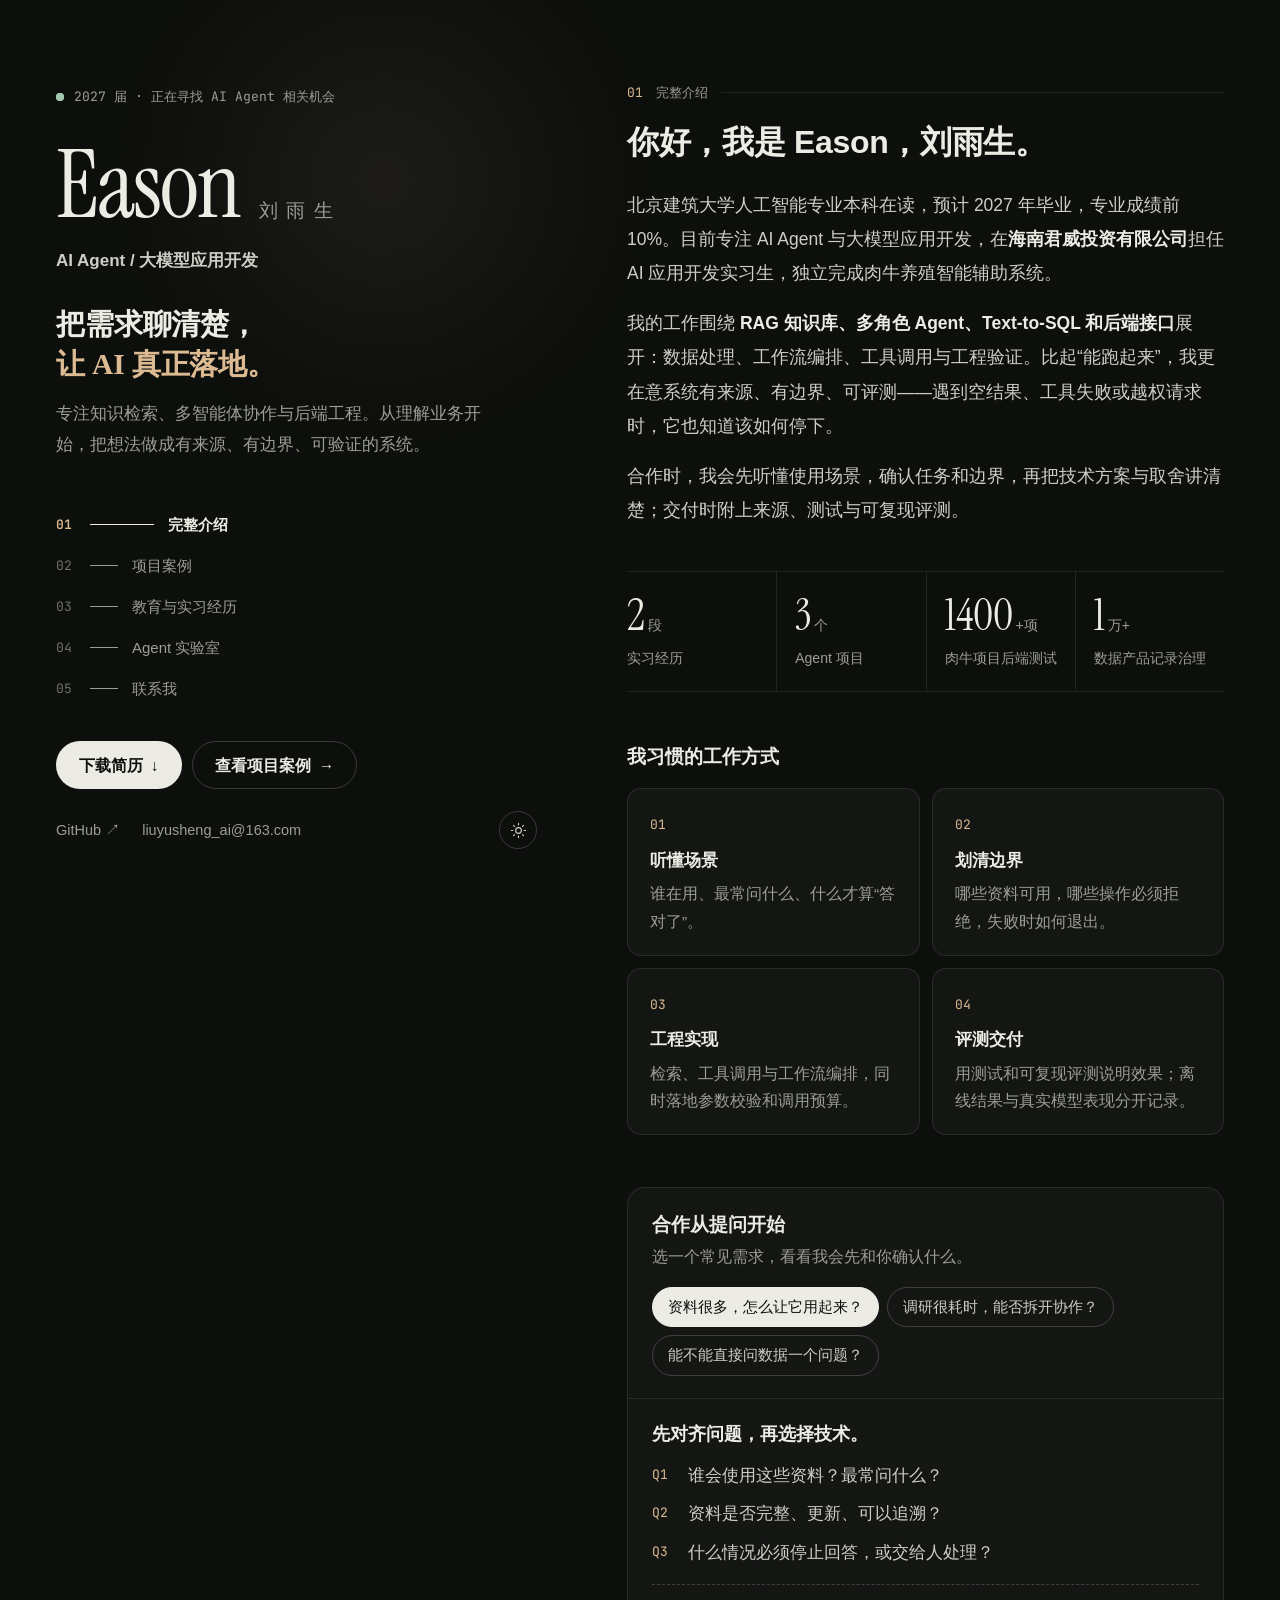
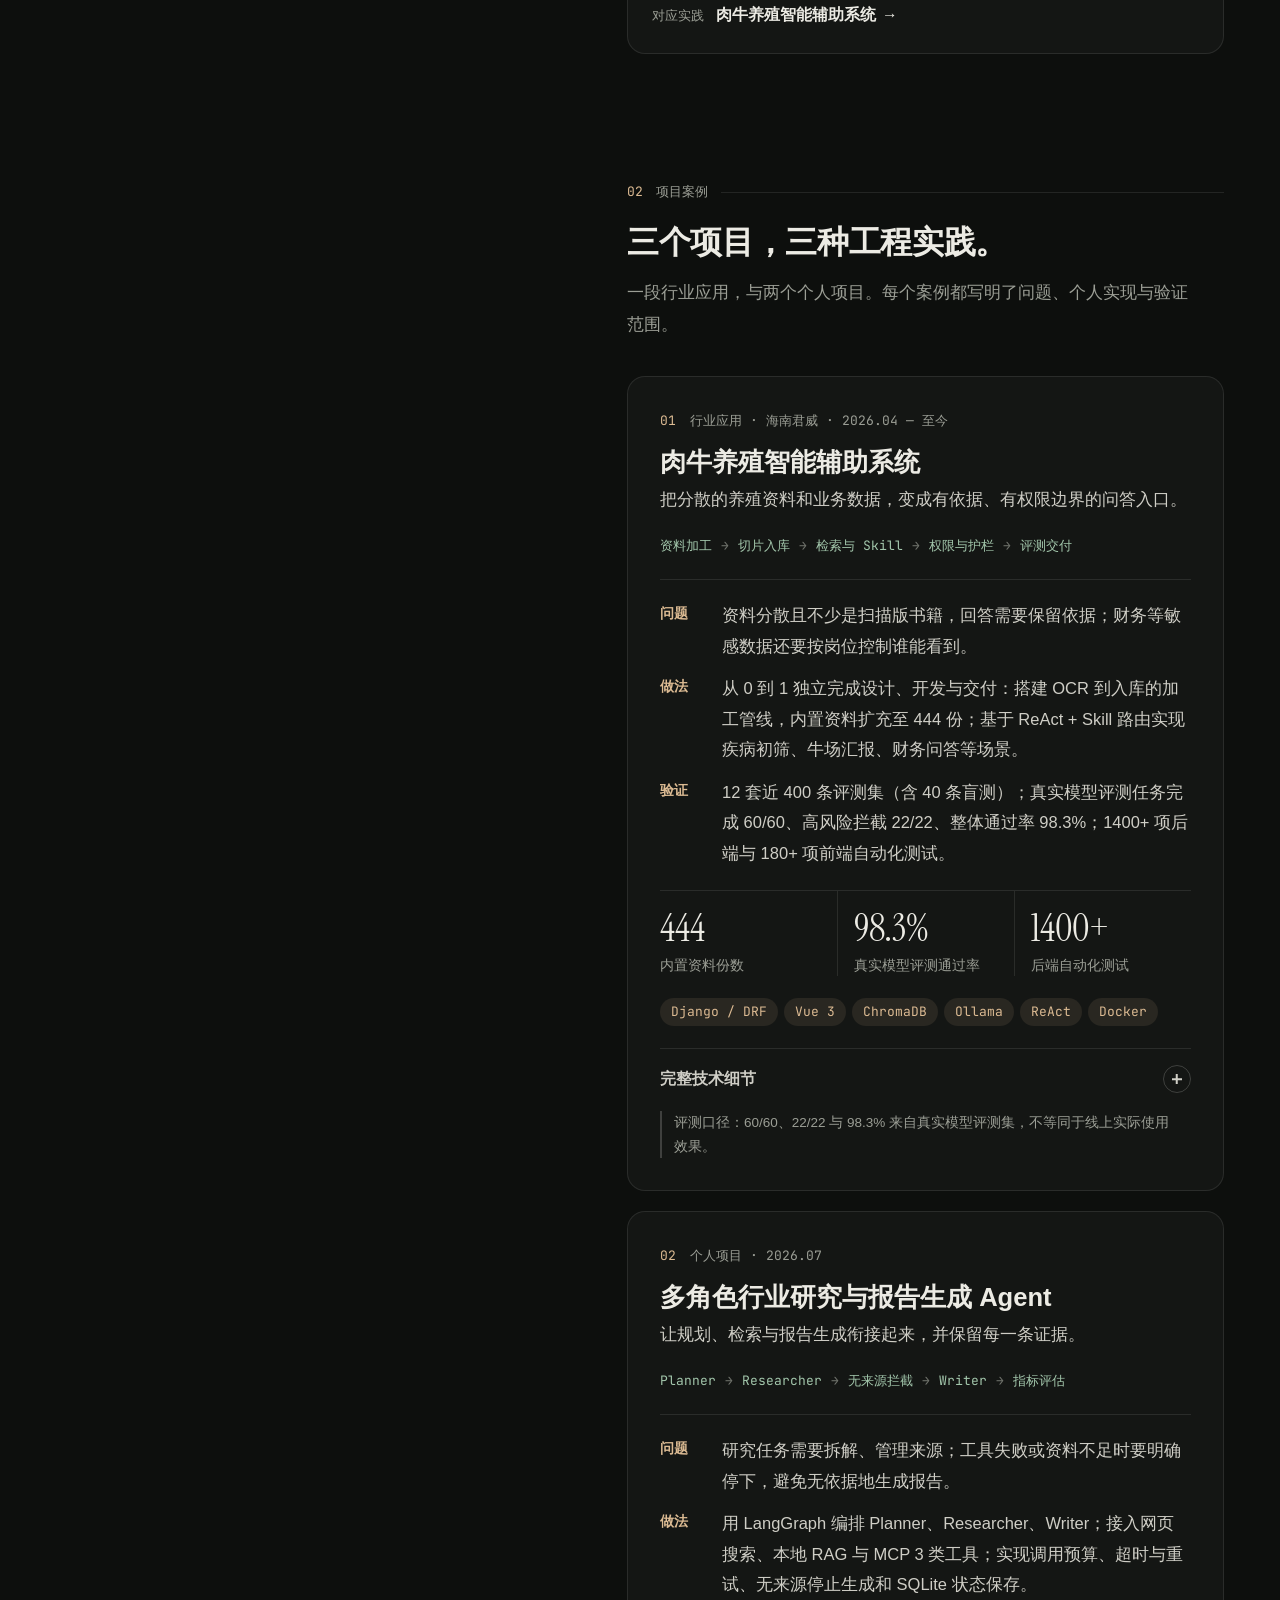
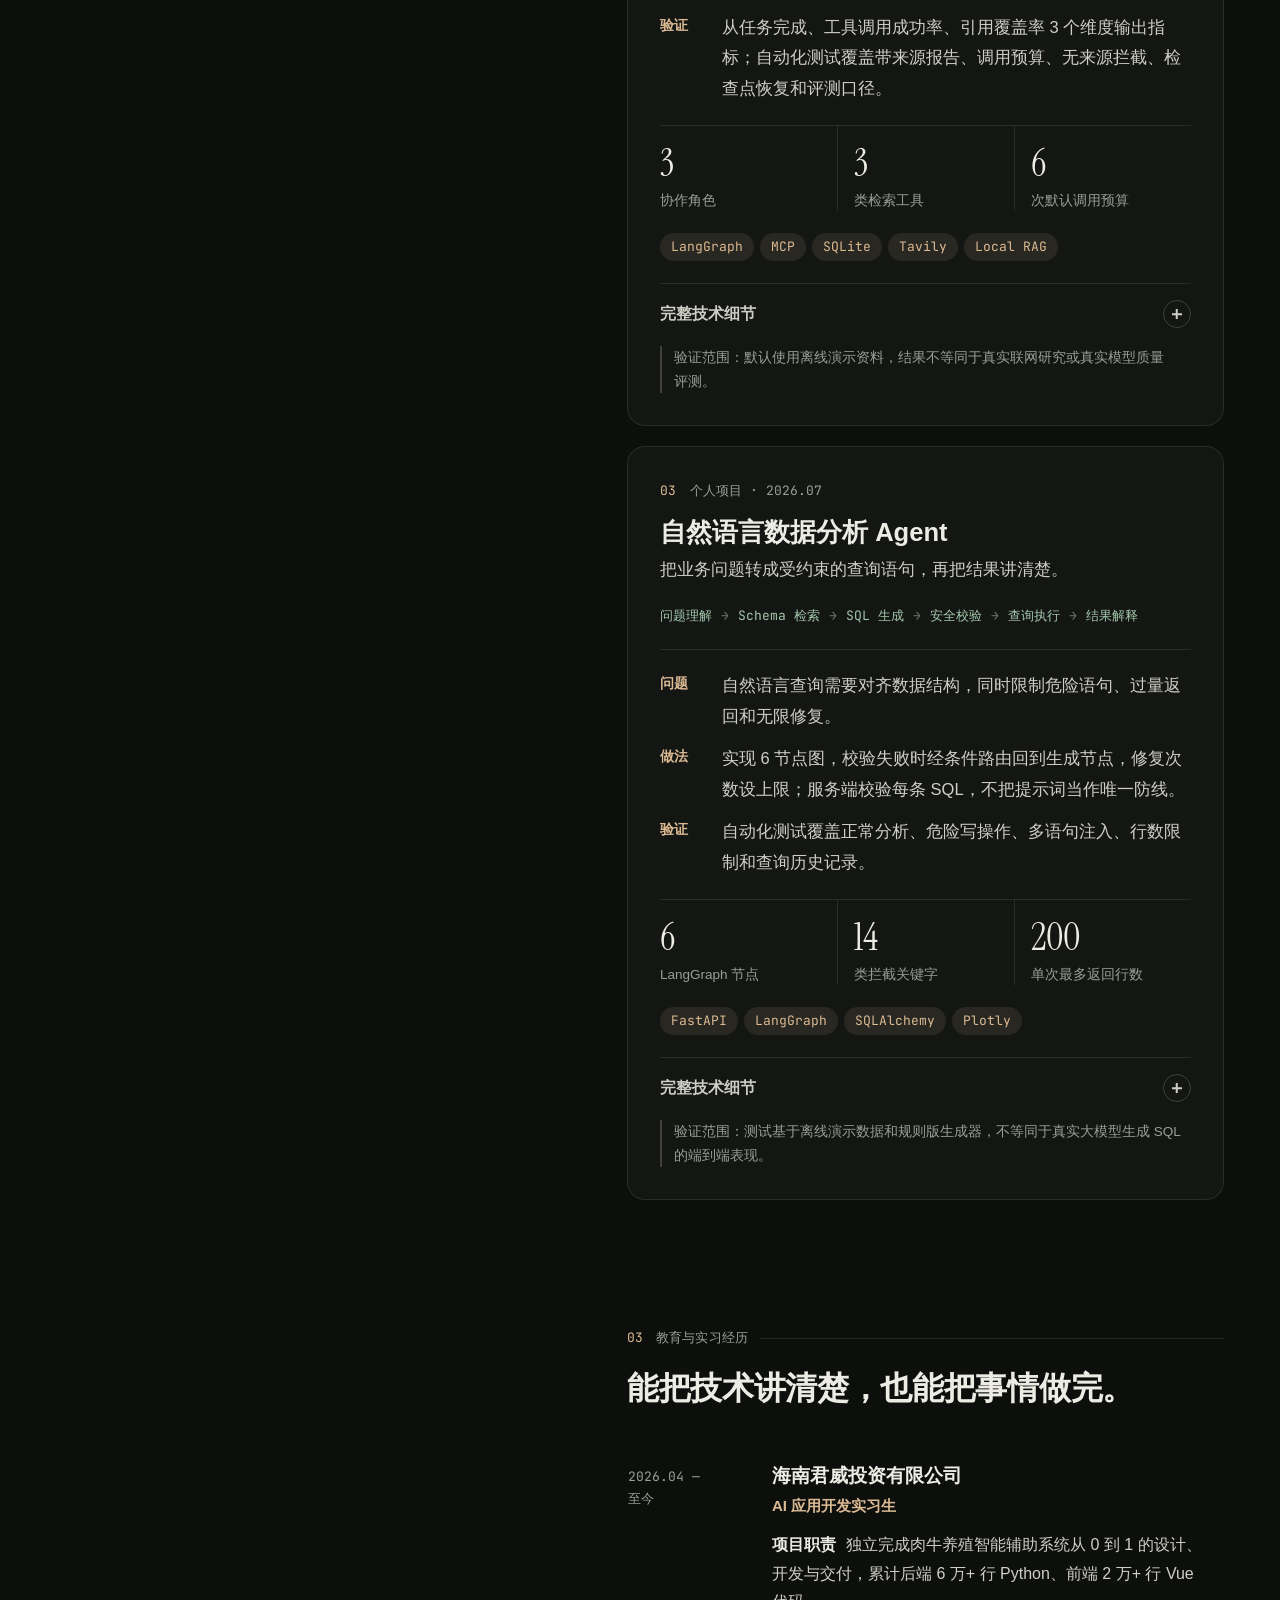
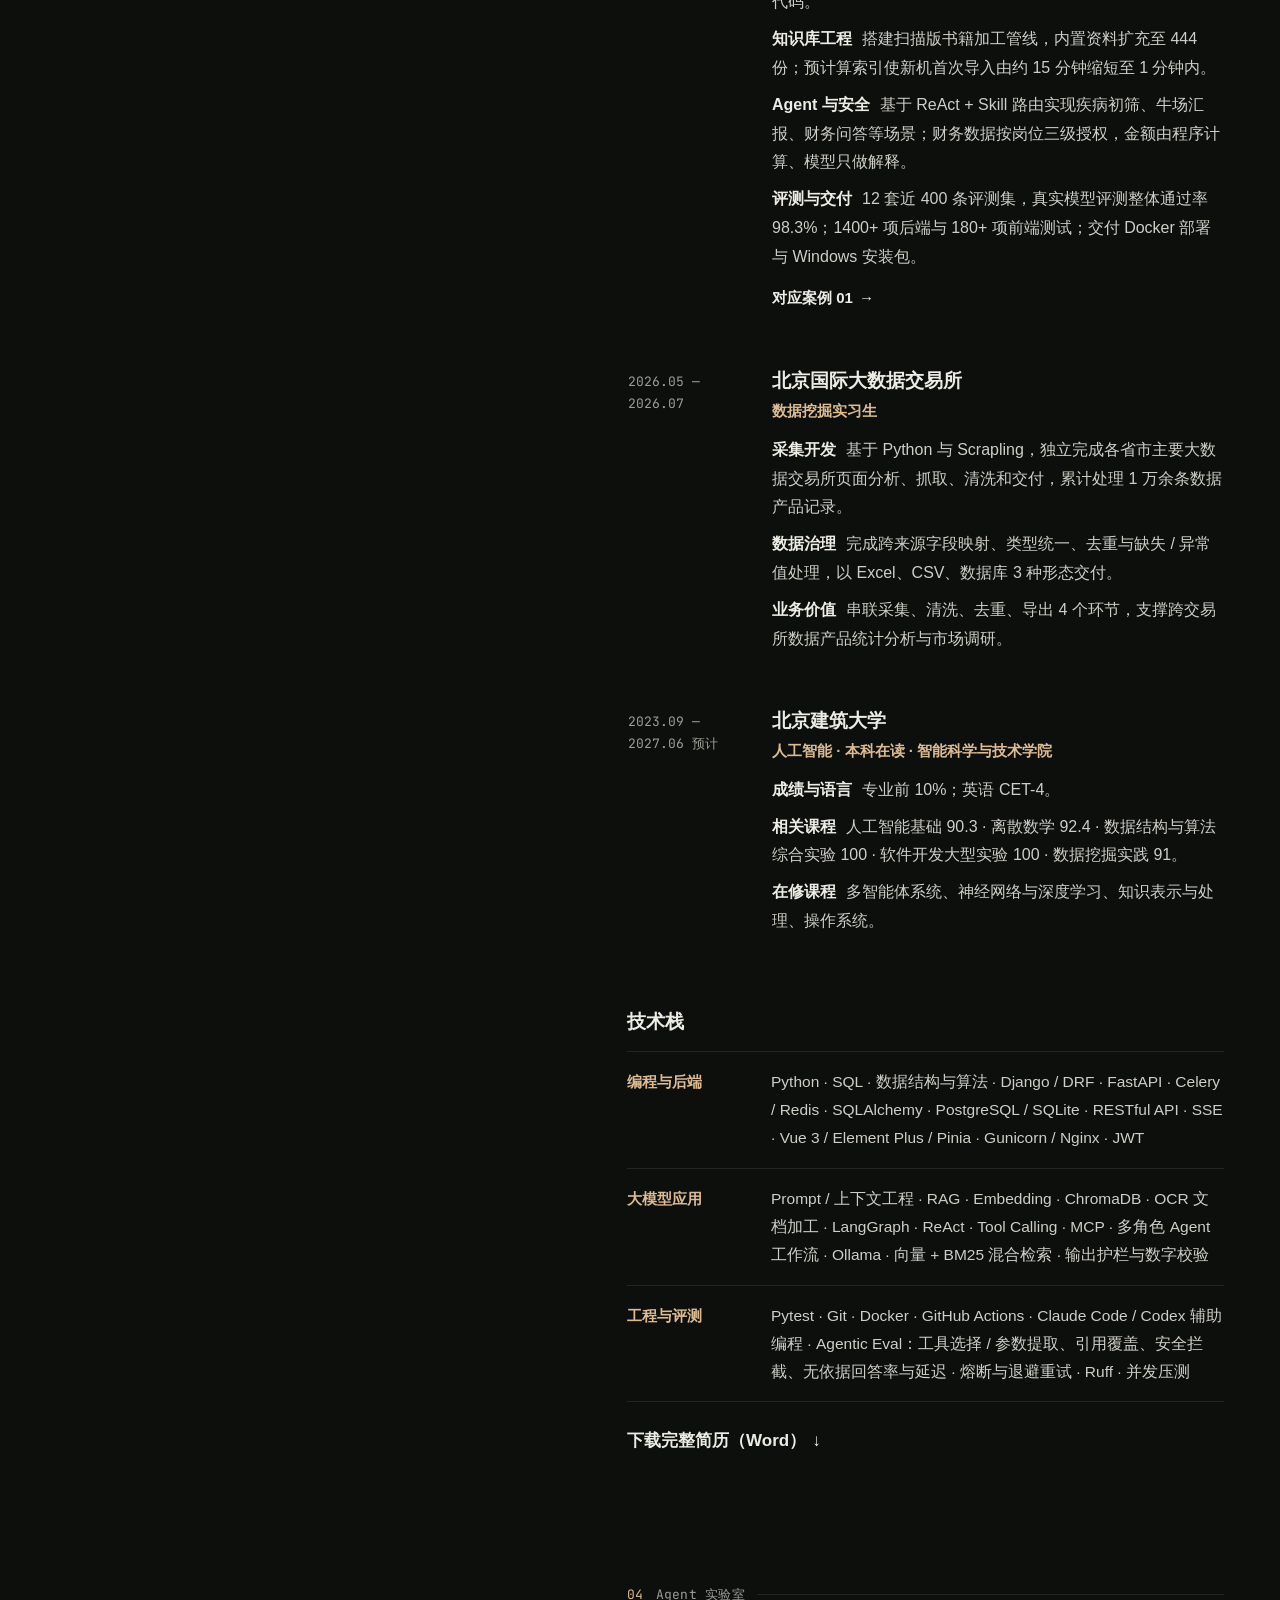
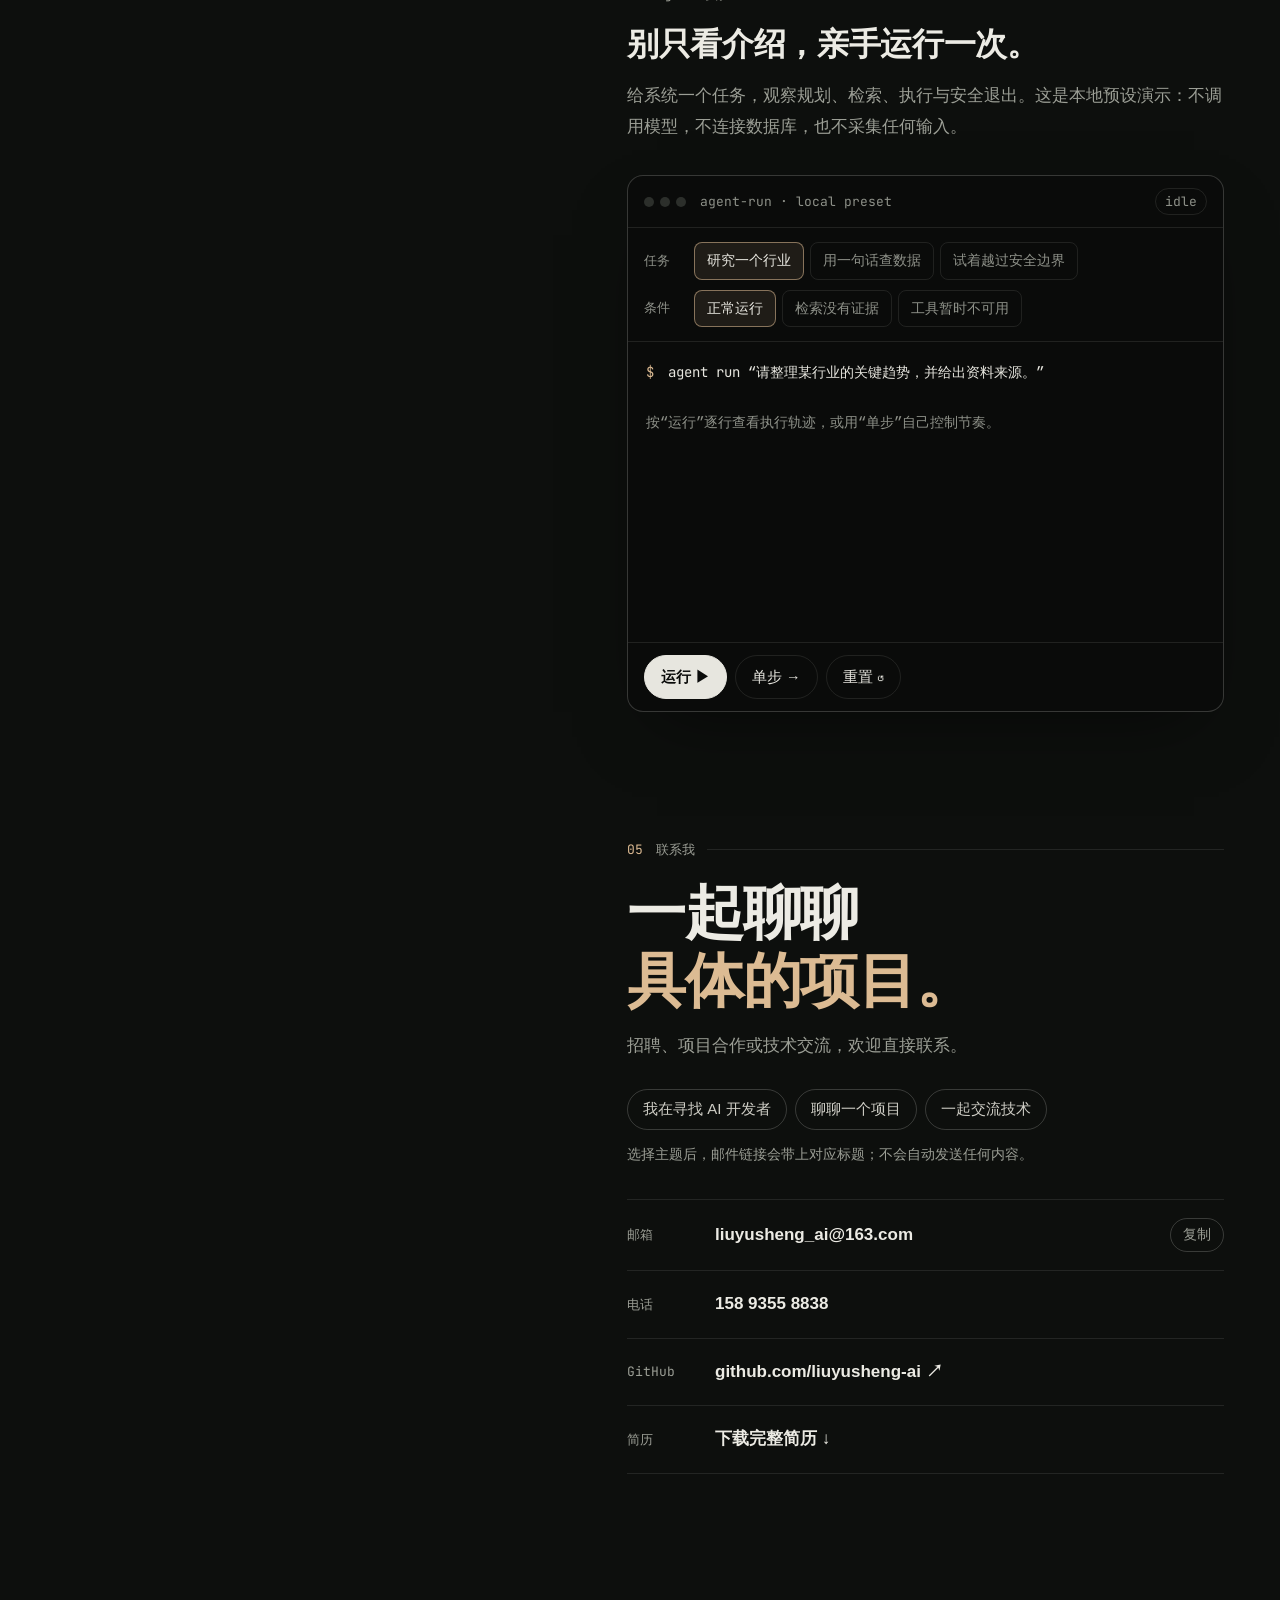
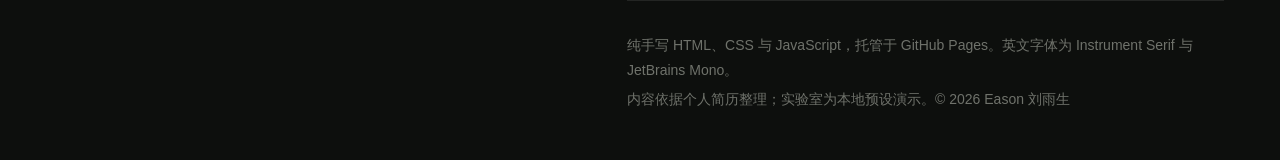
==== commit 0f9921e9: "Align portfolio with the current resume Label the research and Text-to-SQL agents as personal projec" ====
--- a/index.html
+++ b/index.html
@@ -26,8 +26,8 @@
   <link rel="preconnect" href="https://fonts.googleapis.com">
   <link rel="preconnect" href="https://fonts.gstatic.com" crossorigin>
   <link rel="stylesheet" href="https://fonts.googleapis.com/css2?family=Instrument+Serif:ital@0;1&family=JetBrains+Mono:wght@400;500&display=swap" media="print" onload="this.media='all'">
-  <link rel="stylesheet" href="styles.css?v=20261026">
-  <script src="main.js?v=20261026" defer></script>
+  <link rel="stylesheet" href="styles.css?v=20261102">
+  <script src="main.js?v=20261102" defer></script>
   <script type="application/ld+json">
   {
     "@context": "https://schema.org",
@@ -105,15 +105,15 @@
         <p class="block-label"><span>01</span>完整介绍</p>
         <h2 id="approach-title">你好，我是 Eason，刘雨生。</h2>
         <div class="prose">
-          <p>北京建筑大学人工智能专业本科在读，预计 2027 年毕业，专业成绩前 10%。目前专注 AI Agent 与大模型应用开发，并在<strong>海南君威投资有限公司</strong>远程参与 AI 软件开发。</p>
-          <p>我的工作围绕 <strong>RAG 知识库、多角色 Agent、Text-to-SQL 和后端接口</strong>展开：数据处理、工作流编排、工具调用与工程验证。比起“能跑起来”，我更在意系统有来源、有边界、可评测——遇到空结果、错误调用或模型不可用时，它也知道该如何停下。</p>
+          <p>北京建筑大学人工智能专业本科在读，预计 2027 年毕业，专业成绩前 10%。目前专注 AI Agent 与大模型应用开发，在<strong>海南君威投资有限公司</strong>担任 AI 应用开发实习生，独立完成肉牛养殖智能辅助系统。</p>
+          <p>我的工作围绕 <strong>RAG 知识库、多角色 Agent、Text-to-SQL 和后端接口</strong>展开：数据处理、工作流编排、工具调用与工程验证。比起“能跑起来”，我更在意系统有来源、有边界、可评测——遇到空结果、工具失败或越权请求时，它也知道该如何停下。</p>
           <p>合作时，我会先听懂使用场景，确认任务和边界，再把技术方案与取舍讲清楚；交付时附上来源、测试与可复现评测。</p>
         </div>
 
         <ul class="stats" aria-label="经历概览">
           <li><strong>2<small>段</small></strong><span>实习经历</span></li>
           <li><strong>3<small>个</small></strong><span>Agent 项目</span></li>
-          <li><strong>280<small>项</small></strong><span>RAG 项目测试通过</span></li>
+          <li><strong>1400<small>+项</small></strong><span>肉牛项目后端测试</span></li>
           <li><strong>1<small>万+</small></strong><span>数据产品记录治理</span></li>
         </ul>
 
@@ -144,7 +144,7 @@
               <li>资料是否完整、更新、可以追溯？</li>
               <li>什么情况必须停止回答，或交给人处理？</li>
             </ol>
-            <p class="brief-route">对应实践 <a class="text-link" id="brief-link" href="#case-rag">养殖场知识检索与 Agent <span aria-hidden="true">→</span></a></p>
+            <p class="brief-route">对应实践 <a class="text-link" id="brief-link" href="#case-rag">肉牛养殖智能辅助系统 <span aria-hidden="true">→</span></a></p>
           </div>
         </div>
       </section>
@@ -153,94 +153,94 @@
       <section class="block" id="work" aria-labelledby="work-title">
         <p class="block-label"><span>02</span>项目案例</p>
         <h2 id="work-title">三个项目，三种工程实践。</h2>
-        <p class="block-lead">一段行业应用，与两个开源示例上的个人二次开发。每个案例都写明了问题、个人实现与验证范围。</p>
+        <p class="block-lead">一段行业应用，与两个个人项目。每个案例都写明了问题、个人实现与验证范围。</p>
 
         <div class="cases hover-group">
           <!-- Case 01 -->
           <article class="case" id="case-rag" aria-labelledby="case-rag-title">
-            <p class="case-top"><span class="num">01</span><span>行业应用 · 海南君威 · 2026.05 — 至今</span></p>
-            <h3 id="case-rag-title">养殖场知识检索与 Agent</h3>
-            <p class="case-lead">把分散的养殖资料，变成可追溯的查询入口。</p>
-            <ol class="flow" aria-label="系统链路"><li>资料归集</li><li>清洗分块</li><li>向量入库</li><li>检索与工具</li><li>输出护栏</li></ol>
+            <p class="case-top"><span class="num">01</span><span>行业应用 · 海南君威 · 2026.04 — 至今</span></p>
+            <h3 id="case-rag-title">肉牛养殖智能辅助系统</h3>
+            <p class="case-lead">把分散的养殖资料和业务数据，变成有依据、有权限边界的问答入口。</p>
+            <ol class="flow" aria-label="系统链路"><li>资料加工</li><li>切片入库</li><li>检索与 Skill</li><li>权限与护栏</li><li>评测交付</li></ol>
             <dl class="facts">
-              <div><dt>问题</dt><dd>业务资料分散在多种文件里，查询需要保留依据；模型不可用时，也需要明确的降级方式。</dd></div>
-              <div><dt>做法</dt><dd>整理 15 份资料，构建 67 个知识切片；交付 RAG 接口和工具调用链路，加入参数校验、调用预算与输出护栏。</dd></div>
-              <div><dt>验证</dt><dd>280 项前后端测试通过；含 live-only 场景的整体评测 44/45；确定性链路引用覆盖率 92.9%，无依据回答率 0%。</dd></div>
+              <div><dt>问题</dt><dd>资料分散且不少是扫描版书籍，回答需要保留依据；财务等敏感数据还要按岗位控制谁能看到。</dd></div>
+              <div><dt>做法</dt><dd>从 0 到 1 独立完成设计、开发与交付：搭建 OCR 到入库的加工管线，内置资料扩充至 444 份；基于 ReAct + Skill 路由实现疾病初筛、牛场汇报、财务问答等场景。</dd></div>
+              <div><dt>验证</dt><dd>12 套近 400 条评测集（含 40 条盲测）；真实模型评测任务完成 60/60、高风险拦截 22/22、整体通过率 98.3%；1400+ 项后端与 180+ 项前端自动化测试。</dd></div>
             </dl>
             <ul class="metrics">
-              <li><strong>67</strong><span>可追溯知识切片</span></li>
-              <li><strong>44/45</strong><span>整体评测通过</span></li>
-              <li><strong>280</strong><span>前后端测试通过</span></li>
+              <li><strong>444</strong><span>内置资料份数</span></li>
+              <li><strong>98.3%</strong><span>真实模型评测通过率</span></li>
+              <li><strong>1400+</strong><span>后端自动化测试</span></li>
             </ul>
-            <ul class="tags" aria-label="技术栈"><li>Django / DRF</li><li>ChromaDB</li><li>bge-small-zh</li><li>Ollama</li><li>ReAct</li></ul>
+            <ul class="tags" aria-label="技术栈"><li>Django / DRF</li><li>Vue 3</li><li>ChromaDB</li><li>Ollama</li><li>ReAct</li><li>Docker</li></ul>
             <details class="case-detail" id="case-rag-detail">
               <summary><span class="when-closed">完整技术细节</span><span class="when-open">收起技术细节</span><i class="plus" aria-hidden="true"></i></summary>
               <div class="detail-body">
-                <section><h4>知识如何进入系统</h4><p>归集并校验鲁西牛预算、饲料营养、疾病防控及养殖制度等 15 份资料，兼容 Excel、Word、PDF、TXT、CSV。完成清洗、去重与 500/50 字符分块，67 个知识切片与 ChromaDB 向量 100% 对齐。</p></section>
-                <section><h4>我的实现</h4><p>使用 Django/DRF、BAAI/bge-small-zh-v1.5、ChromaDB 与 Ollama qwen3.5:4b 交付 6 类知识库 / RAG 接口。以 ReAct 风格 Runner 封装疾病初筛与知识检索，加入 Skill 路由、参数校验、调用预算、循环检测、超时重试与药物剂量输出护栏。</p></section>
-                <section><h4>如何验证</h4><p>45 条养牛场景评测，含 40 条确定性与 5 条 live-only。确定性链路中工具选择、参数提取、任务完成及高风险拦截均为 100%；引用覆盖率 92.9%，无依据回答率 0%，P95 33.48ms。240 项后端测试与 40 项前端测试通过。</p></section>
-                <section><h4>工程修复与降级</h4><p>修复错误路由、批量修改拦截、模型工具参数兼容与非标准 JSON 恢复；Ruff、Django 系统检查与生产构建通过。模型不可用时降级为带来源的资料检索。</p></section>
+                <section><h4>知识如何进入系统</h4><p>搭建扫描版养殖书籍加工管线（OCR → 结构适配 → 切片 → 分类 → 入库）。单书试点 65 页产出 146 个切片、132 个有效入库，重复导入 100% 识别跳过。兼容 PDF、Word、Excel、TXT、CSV，按段落累积 500 字切片并保留 50 字重叠。预计算索引随安装包分发，新机首次导入由约 15 分钟缩短至 1 分钟内。</p></section>
+                <section><h4>Agent 与业务</h4><p>基于 ReAct + Skill 路由实现疾病初筛、病例卡、单头牛查询、牛场汇报、财务问答等场景；对接业务平台只读接口，3 万+ 条牛只档案按状态聚合统计；加入同音错字纠正与数字核对护栏，无法在统计结果里找到的数字整句删除。</p></section>
+                <section><h4>安全与权限</h4><p>财务数据按岗位三级授权，金额由程序计算、模型只做解释，全程留审计；构建 19 类套话问法 × 多岗位的攻防题库，任一金额泄露即判失败；回答来源按角色与资料归属实时过滤；财务提问每小时限 30 次，小样本汇总取整防反推单价。</p></section>
+                <section><h4>评测与交付</h4><p>建立 12 套近 400 条 Agentic / Skill 评测集，含 40 条盲测。完成 Docker（PostgreSQL / Redis / Celery / Nginx）部署与 Redis 并发闸门，交付 Windows 桌面安装包及增量自动更新，更新包签名校验，GitHub Actions 自动构建发布。</p></section>
               </div>
             </details>
-            <p class="case-note">评测口径：P95 33.48ms 为确定性链路数据，不代表真实模型推理延迟；含 5 条 live-only 场景的整体结果为 44/45（97.8%）。</p>
+            <p class="case-note">评测口径：60/60、22/22 与 98.3% 来自真实模型评测集，不等同于线上实际使用效果。</p>
           </article>
 
           <!-- Case 02 -->
           <article class="case" id="case-research" aria-labelledby="case-research-title">
-            <p class="case-top"><span class="num">02</span><span>开源示例 · 个人二次开发 · 2026.07</span></p>
+            <p class="case-top"><span class="num">02</span><span>个人项目 · 2026.07</span></p>
             <h3 id="case-research-title">多角色行业研究与报告生成 Agent</h3>
             <p class="case-lead">让规划、检索与报告生成衔接起来，并保留每一条证据。</p>
-            <ol class="flow" aria-label="系统链路"><li>Planner</li><li>Researcher</li><li>证据校验</li><li>Writer</li><li>状态恢复</li></ol>
+            <ol class="flow" aria-label="系统链路"><li>Planner</li><li>Researcher</li><li>无来源拦截</li><li>Writer</li><li>指标评估</li></ol>
             <dl class="facts">
-              <div><dt>问题</dt><dd>研究任务需要拆解、管理来源；工具失败或中断后，需要明确退出或恢复，避免无依据地生成报告。</dd></div>
-              <div><dt>做法</dt><dd>用 LangGraph 编排 Planner、Researcher、Writer；新增 MCP 客户端、预算与重试控制、SQLite 状态记录和断点恢复。</dd></div>
-              <div><dt>验证</dt><dd>11 项自动化测试通过，构建 22 个离线评测场景；6 个 Harness 场景全部通过，本地 stdio MCP 往返验证通过。</dd></div>
+              <div><dt>问题</dt><dd>研究任务需要拆解、管理来源；工具失败或资料不足时要明确停下，避免无依据地生成报告。</dd></div>
+              <div><dt>做法</dt><dd>用 LangGraph 编排 Planner、Researcher、Writer；接入网页搜索、本地 RAG 与 MCP 3 类工具；实现调用预算、超时与重试、无来源停止生成和 SQLite 状态保存。</dd></div>
+              <div><dt>验证</dt><dd>从任务完成、工具调用成功率、引用覆盖率 3 个维度输出指标；自动化测试覆盖带来源报告、调用预算、无来源拦截、检查点恢复和评测口径。</dd></div>
             </dl>
             <ul class="metrics">
               <li><strong>3</strong><span>协作角色</span></li>
-              <li><strong>11</strong><span>自动化测试通过</span></li>
-              <li><strong>22</strong><span>离线评测场景</span></li>
+              <li><strong>3</strong><span>类检索工具</span></li>
+              <li><strong>6</strong><span>次默认调用预算</span></li>
             </ul>
-            <ul class="tags" aria-label="技术栈"><li>LangGraph</li><li>MCP</li><li>SQLite</li><li>Local RAG</li></ul>
+            <ul class="tags" aria-label="技术栈"><li>LangGraph</li><li>MCP</li><li>SQLite</li><li>Tavily</li><li>Local RAG</li></ul>
             <details class="case-detail" id="case-research-detail">
               <summary><span class="when-closed">完整技术细节</span><span class="when-open">收起技术细节</span><i class="plus" aria-hidden="true"></i></summary>
               <div class="detail-body">
-                <section><h4>工作流</h4><p>以 LangGraph 编排 Planner、Researcher、Writer，接入离线 Web 源、Local RAG 和可选 MCP 工具。SQLite 保存状态、调用记录、证据与来源，支持按 run_id 恢复。</p></section>
-                <section><h4>个人新增</h4><p>MCP 客户端与本地 stdio 演示服务；工具空结果语义；预算、循环、超时、重试 Harness；断点恢复与可复现评测。无来源时停止生成，未配置 MCP 时不计为成功调用。</p></section>
-                <section><h4>验证结果</h4><p>11 项自动化测试全部通过。22 个离线场景中，15 个研究任务的完成率、引用覆盖率与有效工具结果率均为 100%；6 个 Harness 场景全部通过；基于官方 MCP Python SDK 的本地 stdio 往返验证通过。</p></section>
-                <section><h4>项目归属</h4><p>在开源工作流示例基础上完成二次开发。上面列出的 MCP 客户端、Harness、断点恢复与评测为个人新增部分。</p></section>
+                <section><h4>工作流</h4><p>以 LangGraph 编排 3 个角色，用共享状态传递计划、证据和调用记录，按来源去重后生成带编号引用的报告。网页搜索（Tavily）、本地 RAG 与 MCP 统一输出证据结构，默认离线可运行，规划与写作模型可替换。</p></section>
+                <section><h4>可靠性控制</h4><p>调用预算默认 6 次，支持超时与重试，没有来源时停止生成；逐次记录工具状态、耗时、结果数和异常，单个工具失败不影响其他工具继续检索。SQLite 保存运行状态与证据，已完成任务可按 run_id 恢复。基于官方 MCP Python SDK 实现 stdio 客户端。</p></section>
+                <section><h4>评测与测试</h4><p>从任务完成、工具调用成功率、引用覆盖率 3 个维度输出 Agentic Eval 指标；自动化测试覆盖带来源报告、调用预算、无来源拦截、检查点恢复和评测口径。</p></section>
+                <section><h4>项目归属</h4><p>个人项目，由本人独立开发，使用 Codex 与 Claude 辅助。</p></section>
               </div>
             </details>
-            <p class="case-note">验证范围：确定性任务 P95 35.06ms；离线资料与本地 MCP 验证不等同于真实联网研究或真实模型质量评测。</p>
+            <p class="case-note">验证范围：默认使用离线演示资料，结果不等同于真实联网研究或真实模型质量评测。</p>
           </article>
 
           <!-- Case 03 -->
           <article class="case" id="case-sql" aria-labelledby="case-sql-title">
-            <p class="case-top"><span class="num">03</span><span>开源示例 · 个人二次开发 · 2026.07</span></p>
+            <p class="case-top"><span class="num">03</span><span>个人项目 · 2026.07</span></p>
             <h3 id="case-sql-title">自然语言数据分析 Agent</h3>
-            <p class="case-lead">把业务问题转成受约束的只读 SQL，再把结果讲清楚。</p>
-            <ol class="flow" aria-label="系统链路"><li>问题理解</li><li>Schema 检索</li><li>SQL 生成</li><li>安全校验</li><li>只读执行</li><li>结果解释</li></ol>
+            <p class="case-lead">把业务问题转成受约束的查询语句，再把结果讲清楚。</p>
+            <ol class="flow" aria-label="系统链路"><li>问题理解</li><li>Schema 检索</li><li>SQL 生成</li><li>安全校验</li><li>查询执行</li><li>结果解释</li></ol>
             <dl class="facts">
               <div><dt>问题</dt><dd>自然语言查询需要对齐数据结构，同时限制危险语句、过量返回和无限修复。</dd></div>
-              <div><dt>做法</dt><dd>重构 6 节点链路与条件路由，新增只读校验、危险函数拦截、修复次数上限和回归测试。</dd></div>
-              <div><dt>验证</dt><dd>50/50 条确定性离线评测通过，危险意图与对抗 SQL 拦截率均为 100%；25 项自动化测试通过。</dd></div>
+              <div><dt>做法</dt><dd>实现 6 节点图，校验失败时经条件路由回到生成节点，修复次数设上限；服务端校验每条 SQL，不把提示词当作唯一防线。</dd></div>
+              <div><dt>验证</dt><dd>自动化测试覆盖正常分析、危险写操作、多语句注入、行数限制和查询历史记录。</dd></div>
             </dl>
             <ul class="metrics">
               <li><strong>6</strong><span>LangGraph 节点</span></li>
-              <li><strong>50/50</strong><span>确定性离线评测</span></li>
-              <li><strong>25</strong><span>自动化测试通过</span></li>
+              <li><strong>14</strong><span>类拦截关键字</span></li>
+              <li><strong>200</strong><span>单次最多返回行数</span></li>
             </ul>
             <ul class="tags" aria-label="技术栈"><li>FastAPI</li><li>LangGraph</li><li>SQLAlchemy</li><li>Plotly</li></ul>
             <details class="case-detail" id="case-sql-detail">
               <summary><span class="when-closed">完整技术细节</span><span class="when-open">收起技术细节</span><i class="plus" aria-hidden="true"></i></summary>
               <div class="detail-body">
-                <section><h4>完整链路</h4><p>问题理解 → Schema 检索 → SQL 生成 → 安全校验 → 只读执行 → 结果解释。通过 FastAPI、SQLAlchemy 和 Plotly 提供查询、历史记录及可视化接口，支持受限自动修复。</p></section>
-                <section><h4>安全边界</h4><p>SELECT 白名单、单语句、超时、最大行数、SQL 长度与修复次数限制；拦截 INSERT、UPDATE、DELETE、DROP、PRAGMA、ATTACH 及危险数据库函数，拒绝空问题并识别危险业务意图。</p></section>
-                <section><h4>个人新增</h4><p>重构 6 节点图和条件路由，新增只读安全校验、危险函数拦截、空问题拒绝、自动修复上限、FastAPI 接口与扩展回归测试。</p></section>
-                <section><h4>评测覆盖</h4><p>50 条离线评测覆盖 25 条正常查询、10 条危险自然语言请求及 15 条对抗 SQL，全部通过。</p></section>
+                <section><h4>完整链路</h4><p>问题理解 → Schema 检索 → SQL 生成 → 安全校验 → 查询执行 → 结果解释。通过 FastAPI、SQLAlchemy 提供查询和历史记录接口，并生成 Plotly 兼容图表配置，支持受限自动修复。</p></section>
+                <section><h4>安全边界</h4><p>服务端校验每条 SQL，仅允许单条 SELECT / WITH，过滤注释后拦截 INSERT、UPDATE、DELETE、DROP、PRAGMA、ATTACH 等 14 类关键字；单次最多返回 200 行，执行超时 3 秒。模型适配层可替换，生成结果都必须通过校验。</p></section>
+                <section><h4>工程设计</h4><p>内置离线演示数据和规则版生成器，无需 API Key 即可运行；默认 SQLite，可通过 DATABASE_URL 接入其他数据库；查询历史保留问题、SQL、行数和执行状态，便于复核。</p></section>
+                <section><h4>项目归属</h4><p>个人项目，由本人独立开发，使用 Codex 与 Claude 辅助。</p></section>
               </div>
             </details>
-            <p class="case-note">验证范围：查询链路 P95 8.87ms 来自确定性离线评测，不等同于真实大模型生成 SQL 的端到端表现。</p>
+            <p class="case-note">验证范围：测试基于离线演示数据和规则版生成器，不等同于真实大模型生成 SQL 的端到端表现。</p>
           </article>
         </div>
       </section>
@@ -252,14 +252,15 @@
 
         <ol class="timeline hover-group">
           <li class="job">
-            <p class="job-when">2026.05 — <br>至今</p>
+            <p class="job-when">2026.04 — <br>至今</p>
             <div>
               <h3>海南君威投资有限公司</h3>
-              <p class="job-role">AI 软件开发辅助岗 · 远程 / 兼职</p>
+              <p class="job-role">AI 应用开发实习生</p>
               <ul>
-                <li><b>知识库建设</b>归集并校验 15 份业务资料，兼容 5 种文件格式，生成 67 个可追溯知识切片。</li>
-                <li><b>RAG 与 Agent</b>交付 6 类知识库 / RAG 接口，以 ReAct 风格 Runner 封装疾病初筛与知识检索工具。</li>
-                <li><b>评测与工程</b>构建 45 条场景评测集；240 项后端测试与 40 项前端测试通过。</li>
+                <li><b>项目职责</b>独立完成肉牛养殖智能辅助系统从 0 到 1 的设计、开发与交付，累计后端 6 万+ 行 Python、前端 2 万+ 行 Vue 代码。</li>
+                <li><b>知识库工程</b>搭建扫描版书籍加工管线，内置资料扩充至 444 份；预计算索引使新机首次导入由约 15 分钟缩短至 1 分钟内。</li>
+                <li><b>Agent 与安全</b>基于 ReAct + Skill 路由实现疾病初筛、牛场汇报、财务问答等场景；财务数据按岗位三级授权，金额由程序计算、模型只做解释。</li>
+                <li><b>评测与交付</b>12 套近 400 条评测集，真实模型评测整体通过率 98.3%；1400+ 项后端与 180+ 项前端测试；交付 Docker 部署与 Windows 安装包。</li>
               </ul>
               <a class="text-link" href="#case-rag">对应案例 01 <span aria-hidden="true">→</span></a>
             </div>
@@ -282,7 +283,7 @@
               <h3>北京建筑大学</h3>
               <p class="job-role">人工智能 · 本科在读 · 智能科学与技术学院</p>
               <ul>
-                <li><b>成绩排名</b>专业前 10%。</li>
+                <li><b>成绩与语言</b>专业前 10%；英语 CET-4。</li>
                 <li><b>相关课程</b>人工智能基础 90.3 · 离散数学 92.4 · 数据结构与算法综合实验 100 · 软件开发大型实验 100 · 数据挖掘实践 91。</li>
                 <li><b>在修课程</b>多智能体系统、神经网络与深度学习、知识表示与处理、操作系统。</li>
               </ul>
@@ -293,9 +294,9 @@
         <div class="skills" id="skills">
           <h3 class="sub-title">技术栈</h3>
           <dl>
-            <div><dt>编程与后端</dt><dd>Python · 数据结构与算法 · SQL · Django / DRF · FastAPI · Celery / Redis · SQLAlchemy · SQLite / PostgreSQL · RESTful API</dd></div>
-            <div><dt>大模型应用</dt><dd>Prompt Engineering · RAG · Embedding · ChromaDB · LangGraph · ReAct · Tool Calling · MCP · 角色协作式 Agent 工作流</dd></div>
-            <div><dt>工程与评测</dt><dd>Pytest · Git · Agentic Eval：任务完成率、工具选择 / 参数提取、引用覆盖、安全拦截、无依据回答率与延迟</dd></div>
+            <div><dt>编程与后端</dt><dd>Python · SQL · 数据结构与算法 · Django / DRF · FastAPI · Celery / Redis · SQLAlchemy · PostgreSQL / SQLite · RESTful API · SSE · Vue 3 / Element Plus / Pinia · Gunicorn / Nginx · JWT</dd></div>
+            <div><dt>大模型应用</dt><dd>Prompt / 上下文工程 · RAG · Embedding · ChromaDB · OCR 文档加工 · LangGraph · ReAct · Tool Calling · MCP · 多角色 Agent 工作流 · Ollama · 向量 + BM25 混合检索 · 输出护栏与数字校验</dd></div>
+            <div><dt>工程与评测</dt><dd>Pytest · Git · Docker · GitHub Actions · Claude Code / Codex 辅助编程 · Agentic Eval：工具选择 / 参数提取、引用覆盖、安全拦截、无依据回答率与延迟 · 熔断与退避重试 · Ruff · 并发压测</dd></div>
           </dl>
         </div>
         <a class="text-link resume-link" href="resume.docx" download="Eason-刘雨生-简历.docx">下载完整简历（Word） <span aria-hidden="true">↓</span></a>
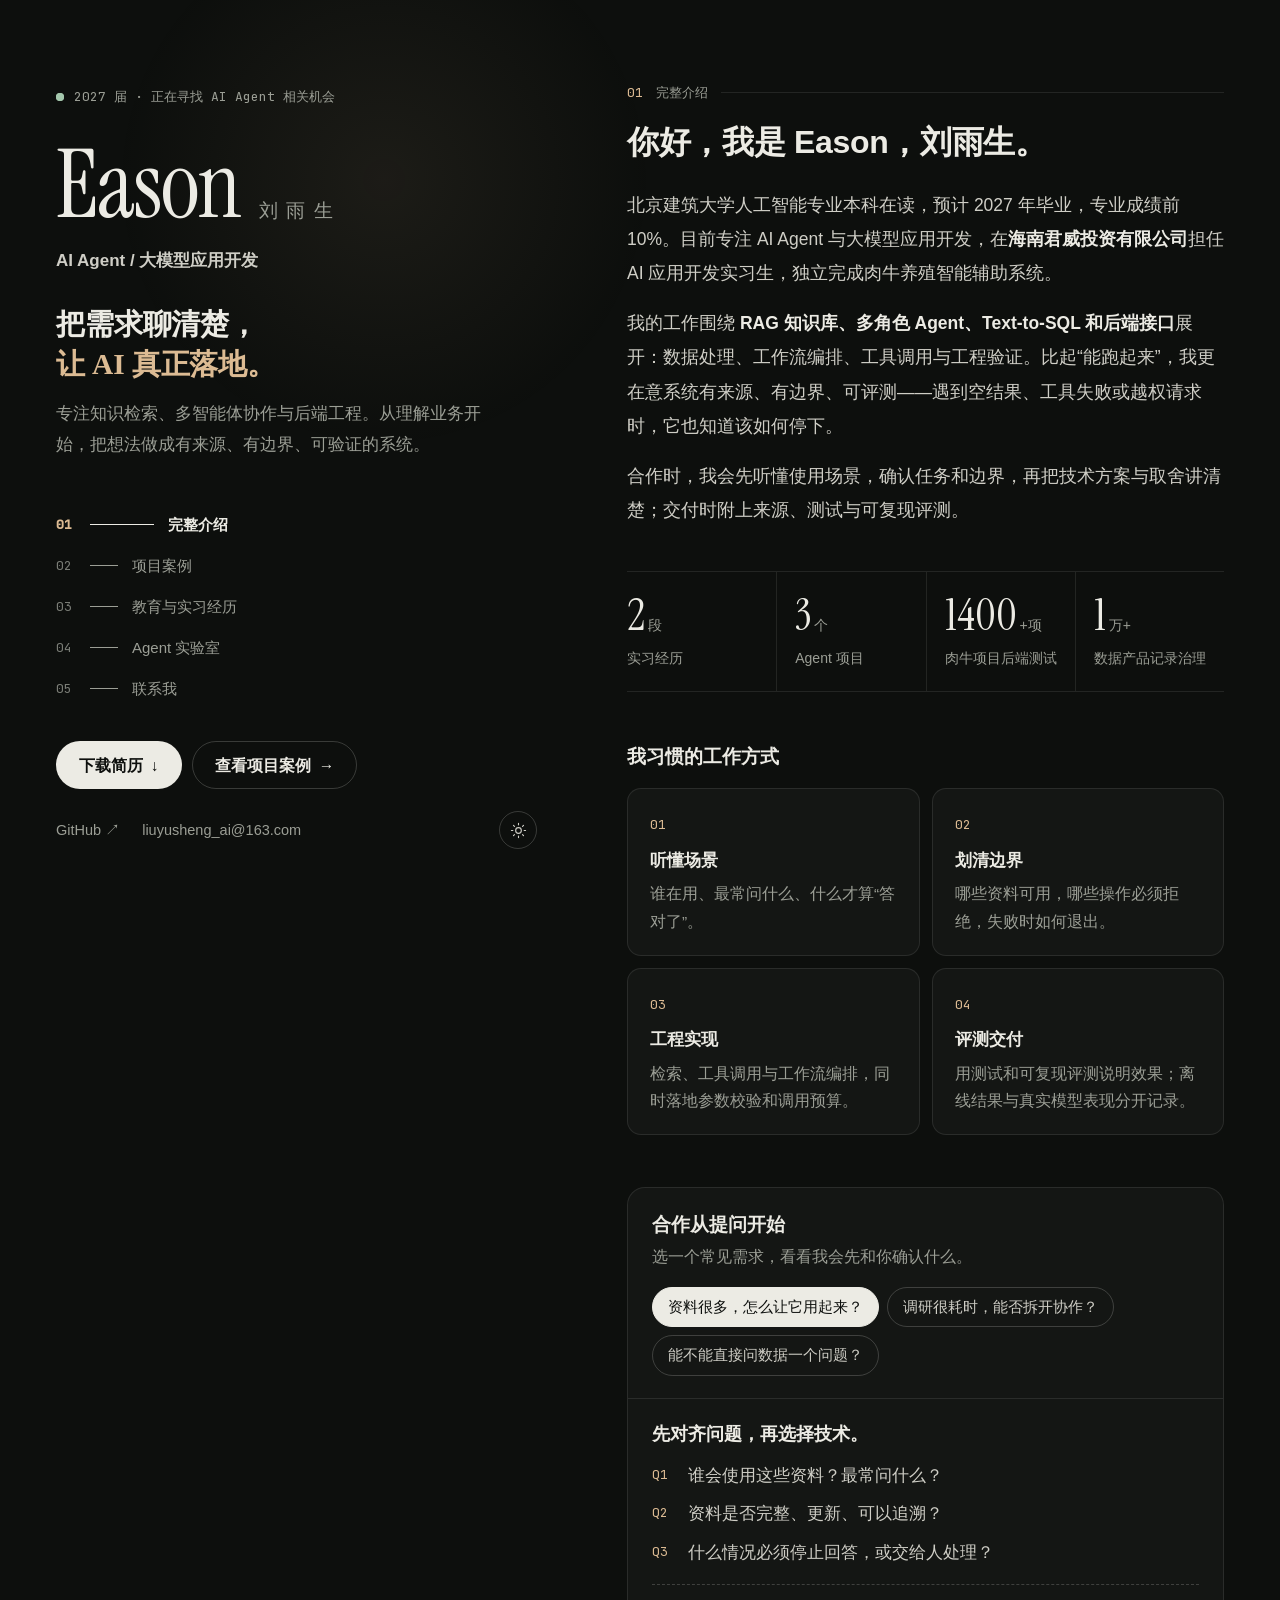
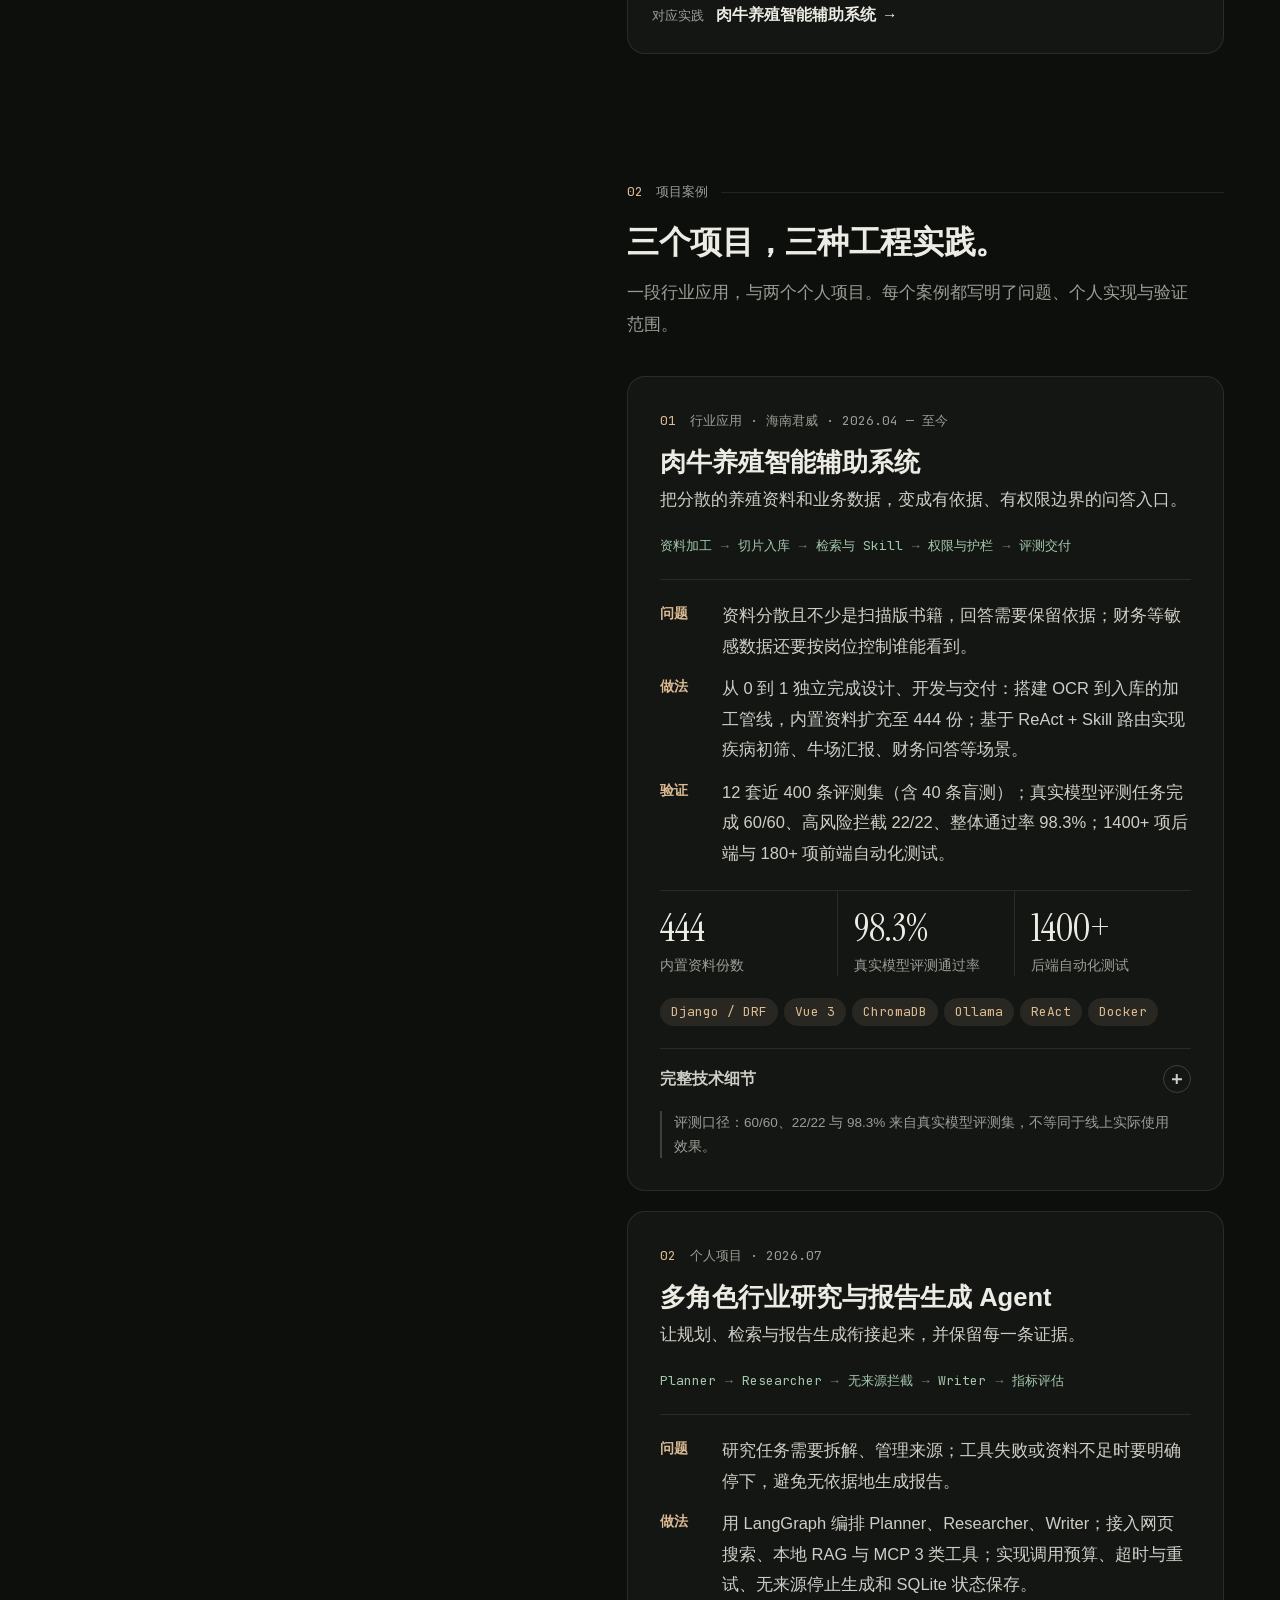
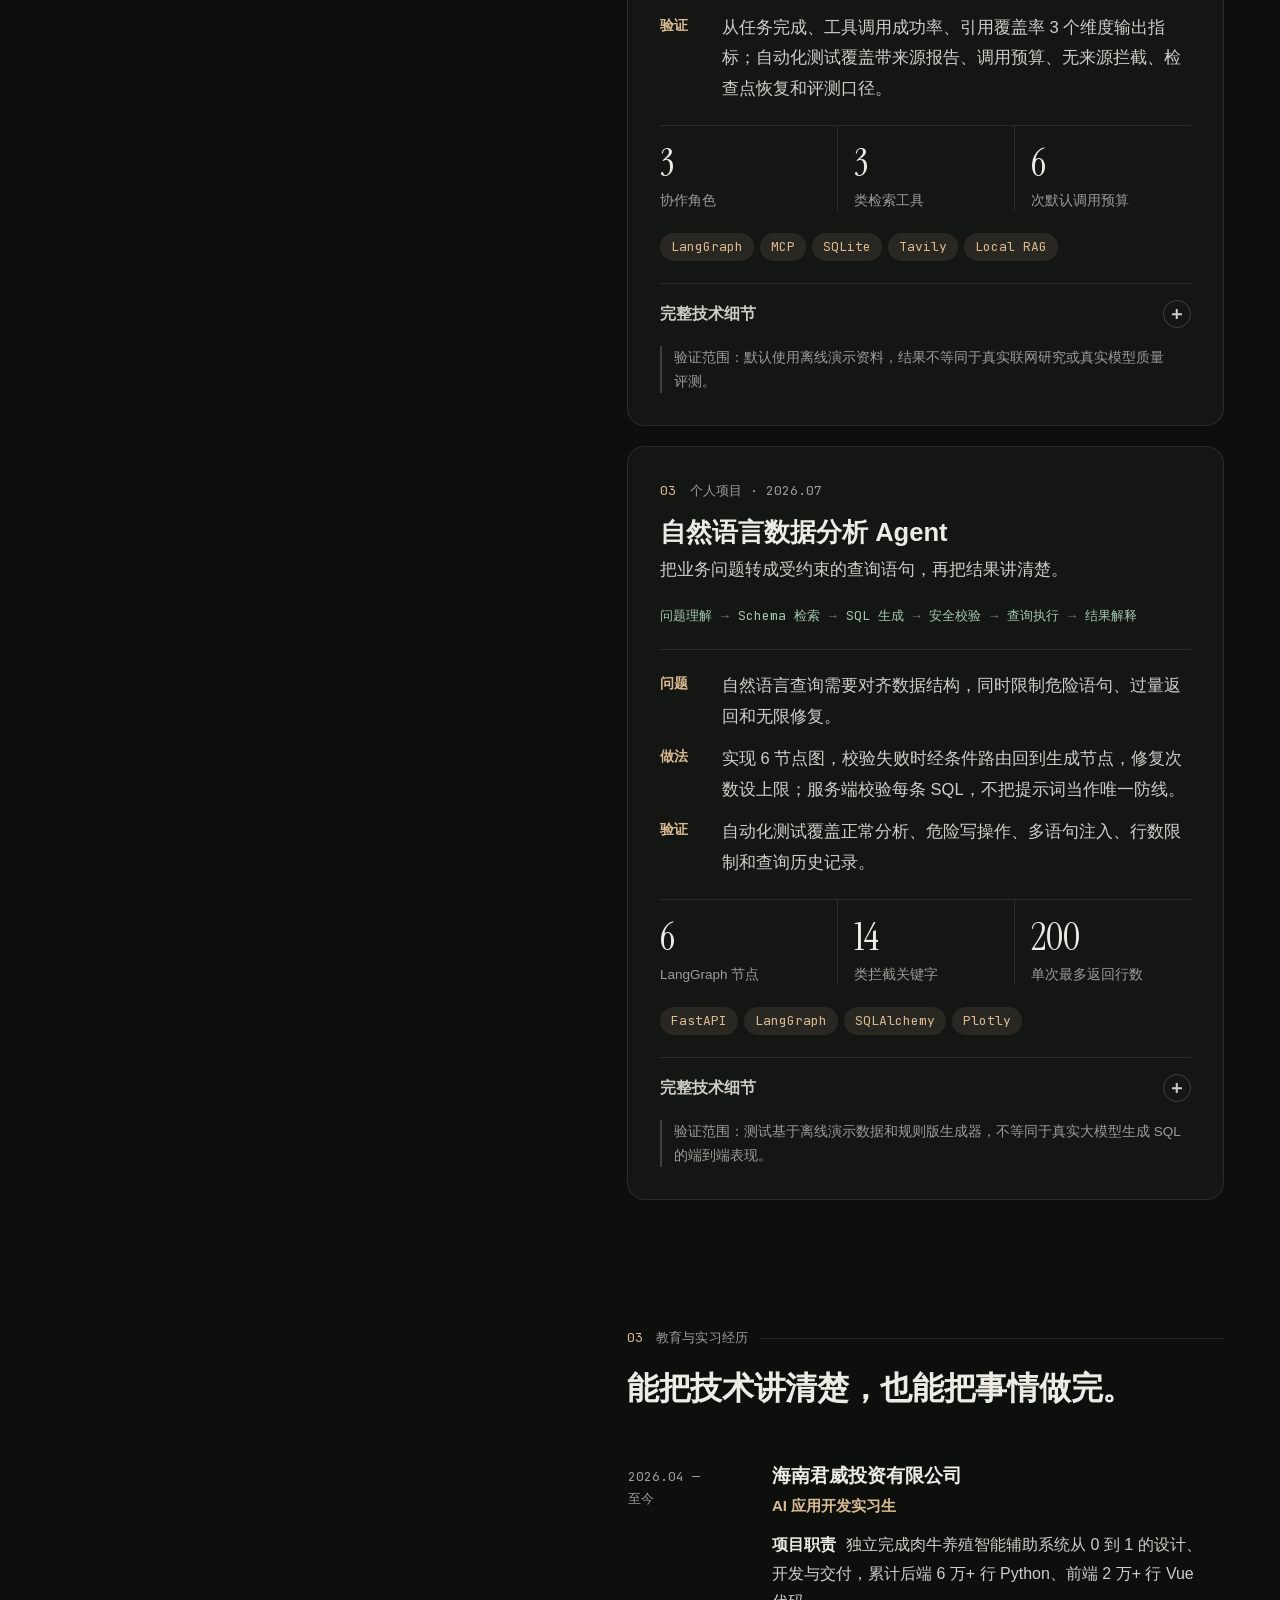
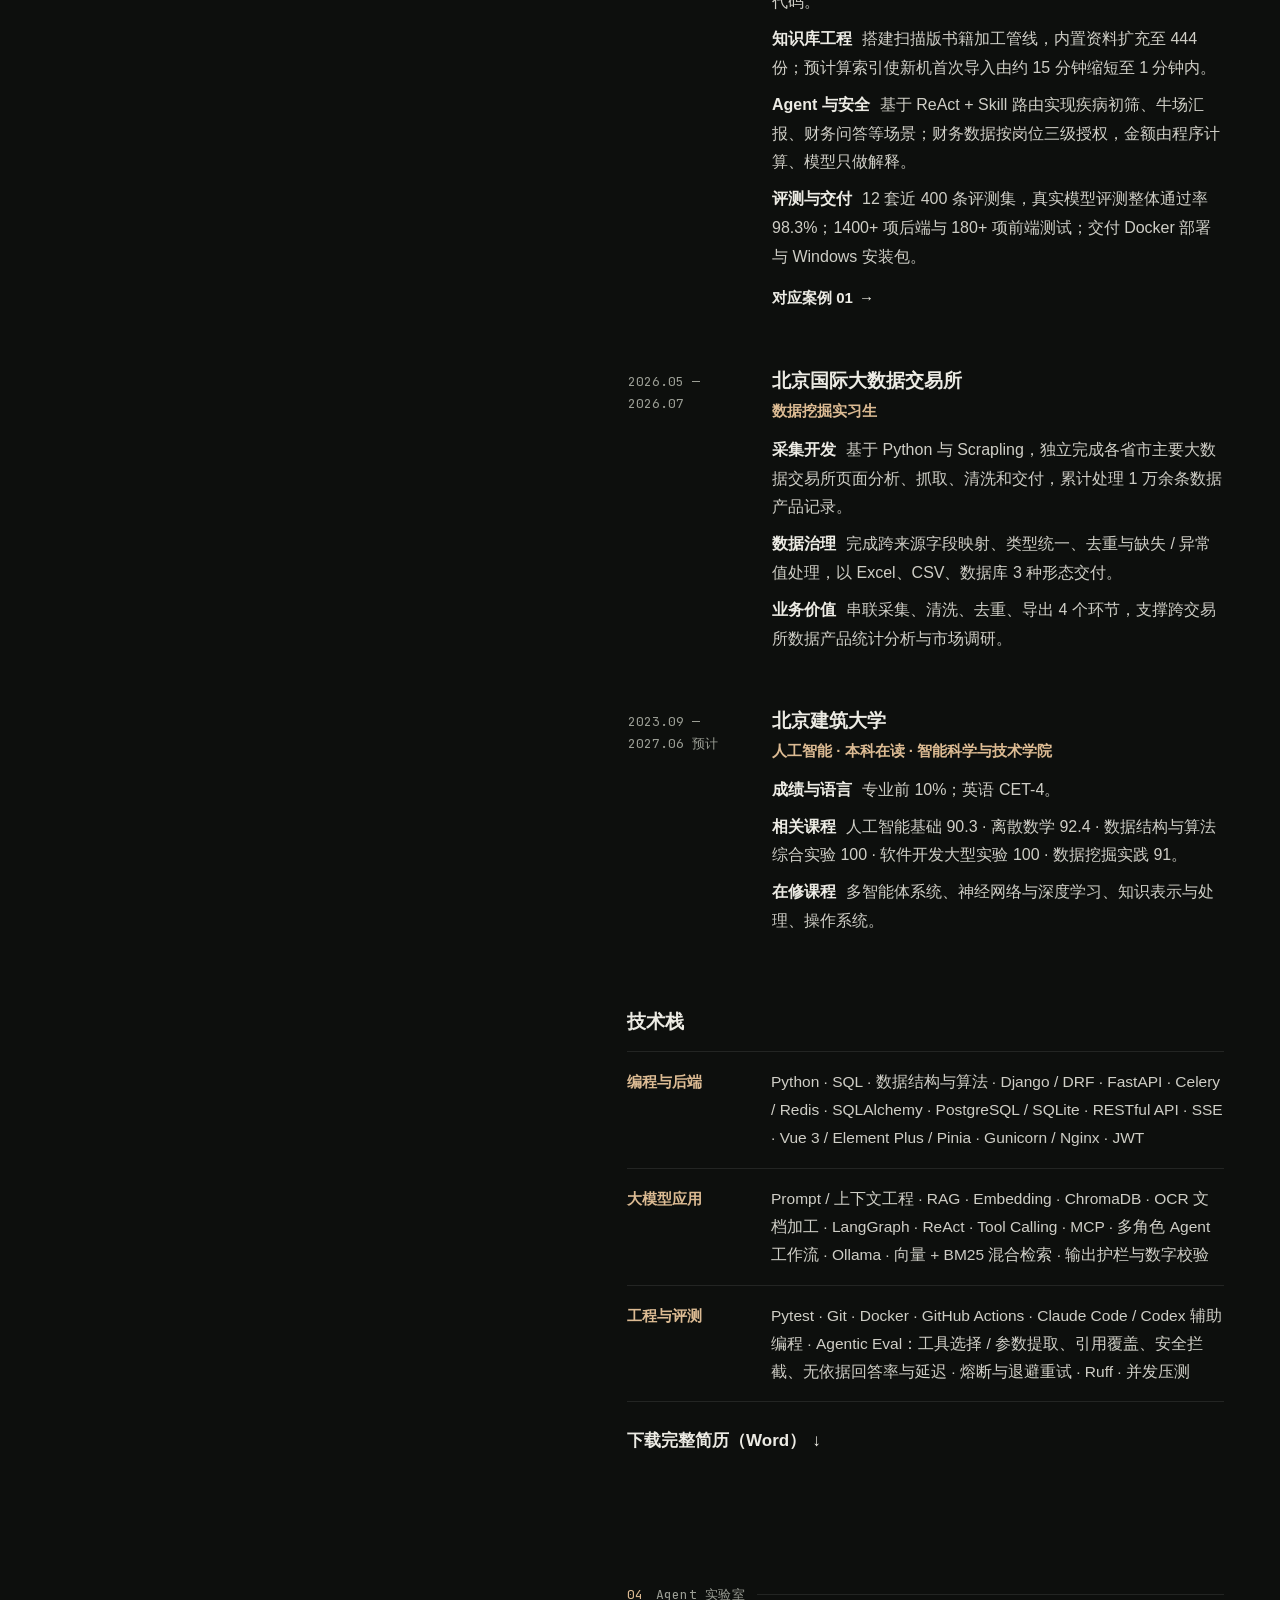
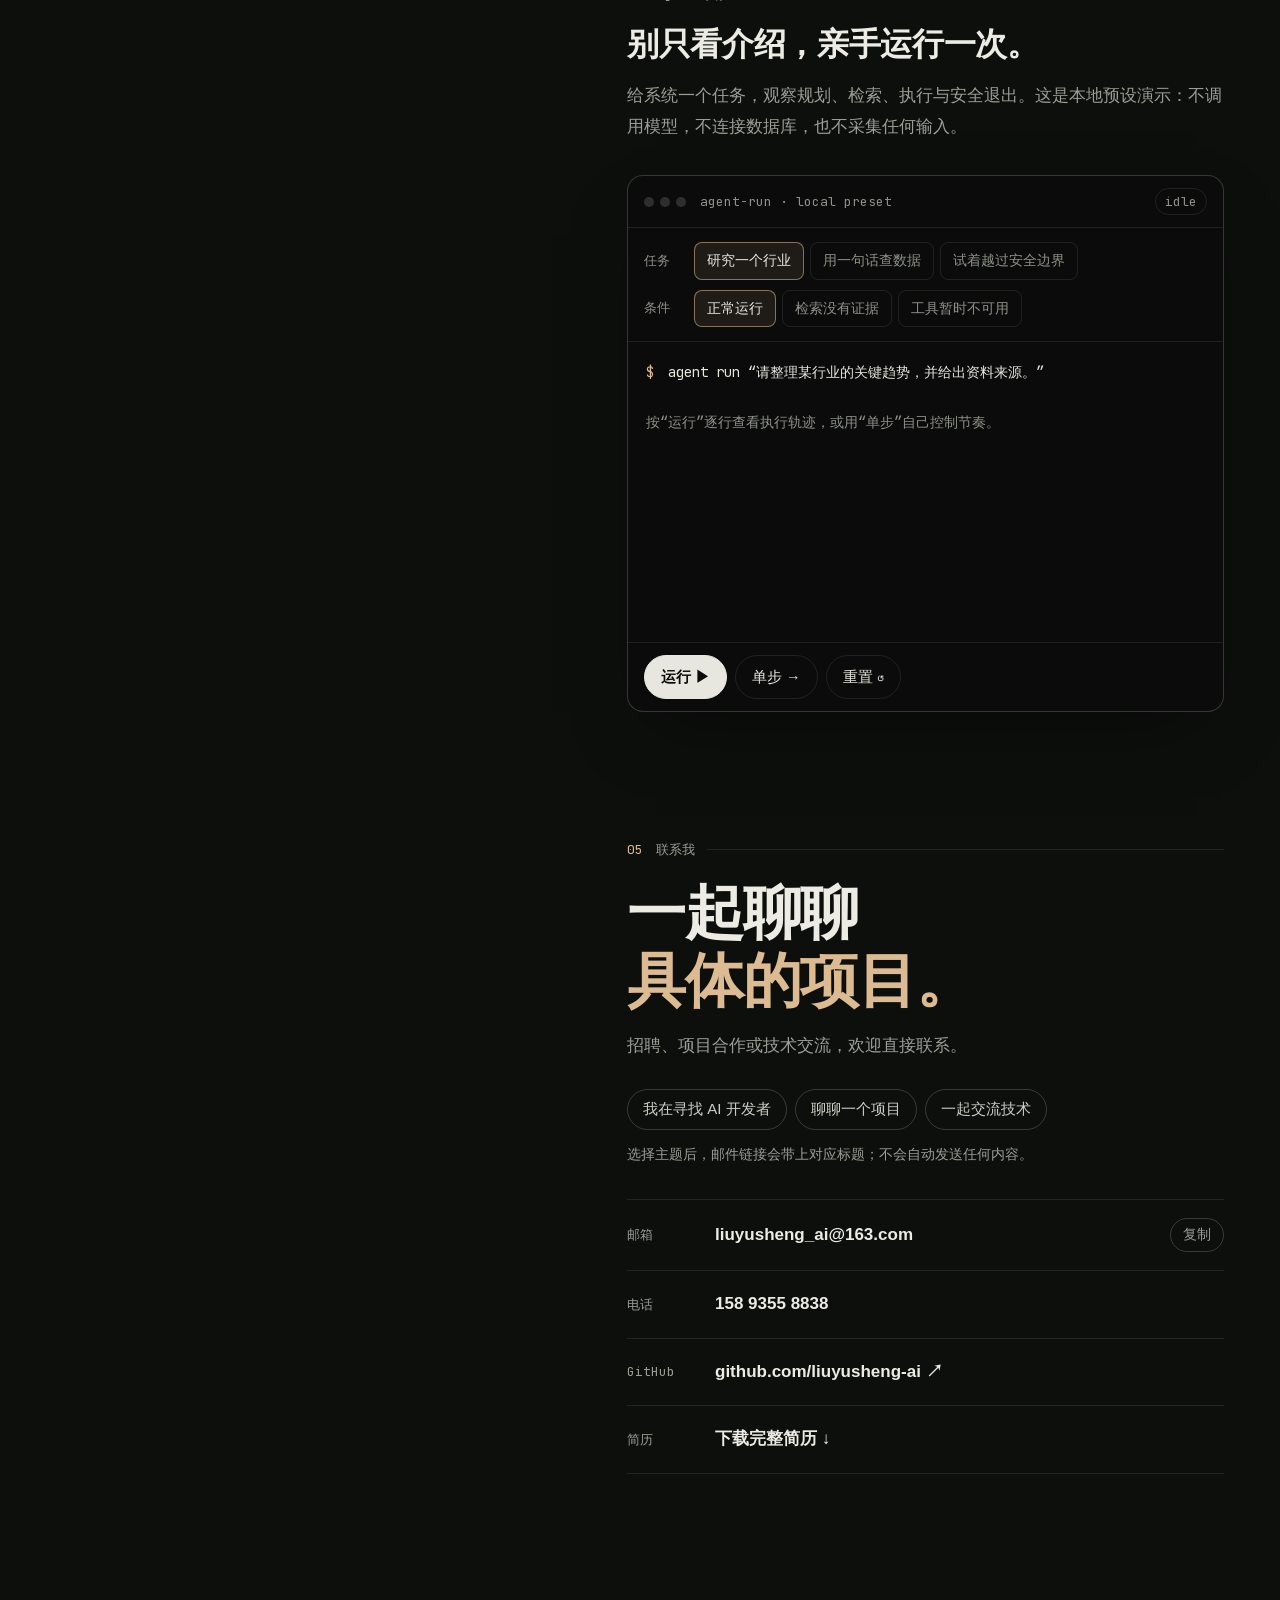
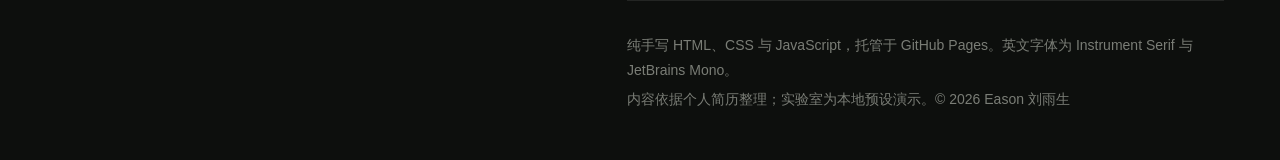
==== commit c0188157: "Refactor and optimize portfolio: self-hosted fonts, a11y, sharing Keep the current design and resume" ====
--- a/index.html
+++ b/index.html
@@ -12,6 +12,15 @@
   <meta property="og:title" content="Eason 刘雨生 · AI Agent / 大模型应用开发">
   <meta property="og:description" content="把需求聊清楚，让 AI 真正落地。知识检索、多智能体协作与 Text-to-SQL 项目案例。">
   <meta property="og:url" content="https://liuyusheng-ai.github.io/">
+  <meta property="og:site_name" content="Eason 刘雨生">
+  <meta property="og:image" content="https://liuyusheng-ai.github.io/og-image.jpg">
+  <meta property="og:image:width" content="1200">
+  <meta property="og:image:height" content="630">
+  <meta property="og:image:alt" content="Eason 刘雨生 · 把需求聊清楚，让 AI 真正落地。">
+  <meta name="twitter:card" content="summary_large_image">
+  <meta name="twitter:title" content="Eason 刘雨生 · AI Agent / 大模型应用开发">
+  <meta name="twitter:description" content="把需求聊清楚，让 AI 真正落地。知识检索、多智能体协作与 Text-to-SQL 项目案例。">
+  <meta name="twitter:image" content="https://liuyusheng-ai.github.io/og-image.jpg">
   <link rel="icon" href="favicon.svg" type="image/svg+xml">
   <!-- Apply a saved theme before first paint. Dark is the default. -->
   <script>
@@ -22,12 +31,10 @@
       } catch (e) {}
     })();
   </script>
-  <!-- Latin display + mono load without blocking render; all Chinese text uses system fonts. -->
-  <link rel="preconnect" href="https://fonts.googleapis.com">
-  <link rel="preconnect" href="https://fonts.gstatic.com" crossorigin>
-  <link rel="stylesheet" href="https://fonts.googleapis.com/css2?family=Instrument+Serif:ital@0;1&family=JetBrains+Mono:wght@400;500&display=swap" media="print" onload="this.media='all'">
-  <link rel="stylesheet" href="styles.css?v=20261102">
-  <script src="main.js?v=20261102" defer></script>
+  <!-- Fonts are self-hosted Latin subsets; all Chinese text uses system fonts. The name font is above the fold, so preload it. -->
+  <link rel="preload" href="fonts/instrument-serif-latin.woff2" as="font" type="font/woff2" crossorigin>
+  <link rel="stylesheet" href="styles.css?v=20261108">
+  <script src="main.js?v=20261108" defer></script>
   <script type="application/ld+json">
   {
     "@context": "https://schema.org",
@@ -37,12 +44,19 @@
     "jobTitle": "AI Agent / 大模型应用开发",
     "email": "mailto:liuyusheng_ai@163.com",
     "url": "https://liuyusheng-ai.github.io/",
+    "image": "https://liuyusheng-ai.github.io/og-image.jpg",
     "sameAs": ["https://github.com/liuyusheng-ai"],
+    "knowsAbout": ["AI Agent", "RAG", "LangGraph", "MCP", "Django", "FastAPI", "Agentic Eval"],
     "alumniOf": {"@type": "CollegeOrUniversity", "name": "北京建筑大学"}
   }
   </script>
 </head>
 <body>
+  <!-- Icon definitions, referenced with <use> -->
+  <svg class="sprite" aria-hidden="true">
+    <symbol id="icon-sun" viewBox="0 0 24 24"><circle cx="12" cy="12" r="4"/><path d="M12 2v2M12 20v2M4.9 4.9l1.4 1.4M17.7 17.7l1.4 1.4M2 12h2M20 12h2M4.9 19.1l1.4-1.4M17.7 6.3l1.4-1.4"/></symbol>
+    <symbol id="icon-moon" viewBox="0 0 24 24"><path d="M20 14.5A8 8 0 0 1 9.5 4a8 8 0 1 0 10.5 10.5z"/></symbol>
+  </svg>
   <a class="skip-link" href="#content">跳到正文</a>
   <div class="spotlight" aria-hidden="true"></div>
 
@@ -51,11 +65,11 @@
     <div class="topbar-row">
       <a class="topbar-brand" href="#top" aria-label="Eason 刘雨生 · 回到顶部">Eason<span>刘雨生</span></a>
       <button class="theme-toggle" type="button" aria-label="切换浅色 / 深色">
-        <svg class="icon-sun" viewBox="0 0 24 24" aria-hidden="true"><circle cx="12" cy="12" r="4"/><path d="M12 2v2M12 20v2M4.9 4.9l1.4 1.4M17.7 17.7l1.4 1.4M2 12h2M20 12h2M4.9 19.1l1.4-1.4M17.7 6.3l1.4-1.4"/></svg>
-        <svg class="icon-moon" viewBox="0 0 24 24" aria-hidden="true"><path d="M20 14.5A8 8 0 0 1 9.5 4a8 8 0 1 0 10.5 10.5z"/></svg>
+        <svg class="icon icon-sun" aria-hidden="true"><use href="#icon-sun"/></svg>
+        <svg class="icon icon-moon" aria-hidden="true"><use href="#icon-moon"/></svg>
       </button>
     </div>
-    <nav class="topbar-nav" aria-label="章节导航" data-nav>
+    <nav class="topbar-nav" aria-label="章节导航（顶部栏）" data-nav>
       <a href="#approach">介绍</a>
       <a href="#work">项目</a>
       <a href="#about">经历</a>
@@ -89,11 +103,11 @@
           <a class="btn btn-quiet" href="#work">查看项目案例 <span aria-hidden="true">→</span></a>
         </div>
         <div class="intro-links">
-          <a href="https://github.com/liuyusheng-ai" target="_blank" rel="noopener noreferrer">GitHub <span aria-hidden="true">↗</span></a>
+          <a href="https://github.com/liuyusheng-ai" target="_blank" rel="me noopener noreferrer">GitHub <span aria-hidden="true">↗</span></a>
           <a href="mailto:liuyusheng_ai@163.com" data-mail>liuyusheng_ai@163.com</a>
           <button class="theme-toggle" type="button" aria-label="切换浅色 / 深色">
-            <svg class="icon-sun" viewBox="0 0 24 24" aria-hidden="true"><circle cx="12" cy="12" r="4"/><path d="M12 2v2M12 20v2M4.9 4.9l1.4 1.4M17.7 17.7l1.4 1.4M2 12h2M20 12h2M4.9 19.1l1.4-1.4M17.7 6.3l1.4-1.4"/></svg>
-            <svg class="icon-moon" viewBox="0 0 24 24" aria-hidden="true"><path d="M20 14.5A8 8 0 0 1 9.5 4a8 8 0 1 0 10.5 10.5z"/></svg>
+            <svg class="icon icon-sun" aria-hidden="true"><use href="#icon-sun"/></svg>
+            <svg class="icon icon-moon" aria-hidden="true"><use href="#icon-moon"/></svg>
           </button>
         </div>
       </div>
@@ -158,7 +172,7 @@
         <div class="cases hover-group">
           <!-- Case 01 -->
           <article class="case" id="case-rag" aria-labelledby="case-rag-title">
-            <p class="case-top"><span class="num">01</span><span>行业应用 · 海南君威 · 2026.04 — 至今</span></p>
+            <p class="case-top"><span class="num">01</span><span>行业应用 · 海南君威 · <time datetime="2026-04">2026.04</time> — 至今</span></p>
             <h3 id="case-rag-title">肉牛养殖智能辅助系统</h3>
             <p class="case-lead">把分散的养殖资料和业务数据，变成有依据、有权限边界的问答入口。</p>
             <ol class="flow" aria-label="系统链路"><li>资料加工</li><li>切片入库</li><li>检索与 Skill</li><li>权限与护栏</li><li>评测交付</li></ol>
@@ -187,7 +201,7 @@
 
           <!-- Case 02 -->
           <article class="case" id="case-research" aria-labelledby="case-research-title">
-            <p class="case-top"><span class="num">02</span><span>个人项目 · 2026.07</span></p>
+            <p class="case-top"><span class="num">02</span><span>个人项目 · <time datetime="2026-07">2026.07</time></span></p>
             <h3 id="case-research-title">多角色行业研究与报告生成 Agent</h3>
             <p class="case-lead">让规划、检索与报告生成衔接起来，并保留每一条证据。</p>
             <ol class="flow" aria-label="系统链路"><li>Planner</li><li>Researcher</li><li>无来源拦截</li><li>Writer</li><li>指标评估</li></ol>
@@ -216,7 +230,7 @@
 
           <!-- Case 03 -->
           <article class="case" id="case-sql" aria-labelledby="case-sql-title">
-            <p class="case-top"><span class="num">03</span><span>个人项目 · 2026.07</span></p>
+            <p class="case-top"><span class="num">03</span><span>个人项目 · <time datetime="2026-07">2026.07</time></span></p>
             <h3 id="case-sql-title">自然语言数据分析 Agent</h3>
             <p class="case-lead">把业务问题转成受约束的查询语句，再把结果讲清楚。</p>
             <ol class="flow" aria-label="系统链路"><li>问题理解</li><li>Schema 检索</li><li>SQL 生成</li><li>安全校验</li><li>查询执行</li><li>结果解释</li></ol>
@@ -252,7 +266,7 @@
 
         <ol class="timeline hover-group">
           <li class="job">
-            <p class="job-when">2026.04 — <br>至今</p>
+            <p class="job-when"><time datetime="2026-04">2026.04</time> — <br>至今</p>
             <div>
               <h3>海南君威投资有限公司</h3>
               <p class="job-role">AI 应用开发实习生</p>
@@ -266,7 +280,7 @@
             </div>
           </li>
           <li class="job">
-            <p class="job-when">2026.05 — <br>2026.07</p>
+            <p class="job-when"><time datetime="2026-05">2026.05</time> — <br><time datetime="2026-07">2026.07</time></p>
             <div>
               <h3>北京国际大数据交易所</h3>
               <p class="job-role">数据挖掘实习生</p>
@@ -278,7 +292,7 @@
             </div>
           </li>
           <li class="job">
-            <p class="job-when">2023.09 — <br>2027.06 预计</p>
+            <p class="job-when"><time datetime="2023-09">2023.09</time> — <br><time datetime="2027-06">2027.06</time> 预计</p>
             <div>
               <h3>北京建筑大学</h3>
               <p class="job-role">人工智能 · 本科在读 · 智能科学与技术学院</p>
@@ -362,7 +376,7 @@
             <button type="button" class="copy-btn" id="copy-email">复制</button>
           </li>
           <li><span class="contact-key">电话</span><a href="tel:+8615893558838">158 9355 8838</a></li>
-          <li><span class="contact-key">GitHub</span><a href="https://github.com/liuyusheng-ai" target="_blank" rel="noopener noreferrer">github.com/liuyusheng-ai <span aria-hidden="true">↗</span></a></li>
+          <li><span class="contact-key">GitHub</span><a href="https://github.com/liuyusheng-ai" target="_blank" rel="me noopener noreferrer">github.com/liuyusheng-ai <span aria-hidden="true">↗</span></a></li>
           <li><span class="contact-key">简历</span><a href="resume.docx" download="Eason-刘雨生-简历.docx">下载完整简历 <span aria-hidden="true">↓</span></a></li>
         </ul>
       </section>
--- a/styles.css
+++ b/styles.css
@@ -1,8 +1,26 @@
 /* =============================================================
    Eason 刘雨生 · Portfolio — “有据可循”
-   Order: tokens → base → primitives → layout → intro column →
+   Order: fonts → tokens → base → primitives → layout → intro column →
    sections → terminal → contact → responsive → print
    ============================================================= */
+
+/* ---------- Fonts (self-hosted Latin subsets, SIL OFL 1.1 — see fonts/) ---------- */
+@font-face {
+  font-family: "Instrument Serif";
+  font-style: normal;
+  font-weight: 400;
+  font-display: swap;
+  src: url("fonts/instrument-serif-latin.woff2") format("woff2");
+  unicode-range: U+0000-00FF, U+0131, U+0152-0153, U+02BB-02BC, U+02C6, U+02DA, U+02DC, U+0304, U+0308, U+0329, U+2000-206F, U+20AC, U+2122, U+2191, U+2193, U+2212, U+2215, U+FEFF, U+FFFD;
+}
+@font-face {
+  font-family: "JetBrains Mono";
+  font-style: normal;
+  font-weight: 400 500;
+  font-display: swap;
+  src: url("fonts/jetbrains-mono-latin.woff2") format("woff2");
+  unicode-range: U+0000-00FF, U+0131, U+0152-0153, U+02BB-02BC, U+02C6, U+02DA, U+02DC, U+0304, U+0308, U+0329, U+2000-206F, U+20AC, U+2122, U+2191, U+2193, U+2212, U+2215, U+FEFF, U+FFFD;
+}
 
 /* ---------- Tokens (dark is the default theme) ---------- */
 :root {
@@ -14,7 +32,7 @@
   --ink: #ecebe4;
   --ink-soft: #cfcec6;
   --muted: #9b9e95;
-  --faint: #6f726b;
+  --faint: #7a7d76; /* lowest text tier; ≥4.5:1 on --bg (WCAG AA) */
   --line: rgba(236, 235, 228, .1);
   --line-strong: rgba(236, 235, 228, .2);
   --accent: #dcbb93;
@@ -31,6 +49,12 @@
   --mono: "JetBrains Mono", ui-monospace, "SFMono-Regular", Menlo, Consolas, monospace;
 
   --gutter: clamp(20px, 5vw, 56px);
+  --r-xl: 18px;
+  --r-lg: 16px;
+  --r-md: 14px;
+  --r-sm: 10px;
+  --r-xs: 8px;
+  --pill: 999px;
   --ease: cubic-bezier(.2, .7, .2, 1);
 }
 
@@ -43,7 +67,7 @@
   --ink: #1b1f1b;
   --ink-soft: #343a35;
   --muted: #5e625b;
-  --faint: #8a8d85;
+  --faint: #6a6d65;
   --line: rgba(27, 31, 27, .1);
   --line-strong: rgba(27, 31, 27, .2);
   --accent: #8a5a33;
@@ -81,16 +105,22 @@
 h1, h2, h3, h4, .pitch { text-wrap: balance; }
 p, dd, li { text-wrap: pretty; }
 
-.skip-link { position: fixed; left: 16px; top: -80px; z-index: 100; padding: 12px 18px; border-radius: 10px; background: var(--btn-bg); color: var(--btn-ink); transition: top .2s; }
+.skip-link { position: fixed; left: 16px; top: -80px; z-index: 100; padding: 12px 18px; border-radius: var(--r-sm); background: var(--btn-bg); color: var(--btn-ink); transition: top .2s; }
 .skip-link:focus { top: 12px; }
 
-/* Cursor-following glow (desktop pointers only; positioned by JS) */
-.spotlight { position: fixed; inset: 0; z-index: 0; pointer-events: none; background: radial-gradient(640px circle at var(--x, 30%) var(--y, 20%), var(--spot), transparent 42%); }
+/* Cursor-following glow (desktop pointers only). JS moves the layer with a transform,
+   so following the pointer is compositor-only work — no full-screen repaint. */
+.spotlight { position: fixed; inset: 0; z-index: 0; overflow: hidden; pointer-events: none; }
+.spotlight::before {
+  content: ""; position: absolute; top: -640px; left: -640px; width: 1280px; height: 1280px;
+  background: radial-gradient(circle closest-side, var(--spot), transparent 42%);
+  transform: translate3d(var(--x, 30vw), var(--y, 20vh), 0); will-change: transform;
+}
 
 /* ---------- Primitives ---------- */
 .btn {
   display: inline-flex; align-items: center; justify-content: center; gap: 8px;
-  min-height: 48px; padding: 0 22px; border-radius: 999px; border: 1px solid transparent;
+  min-height: 48px; padding: 0 22px; border-radius: var(--pill); border: 1px solid transparent;
   font-size: 15.5px; font-weight: 600; line-height: 1;
   transition: background-color .25s var(--ease), border-color .25s var(--ease), color .25s var(--ease), transform .25s var(--ease);
 }
@@ -110,7 +140,7 @@
 .text-link:hover { background-size: 100% 1px; color: var(--accent); }
 
 .chip {
-  padding: 8px 15px; border: 1px solid var(--line-strong); border-radius: 999px;
+  padding: 8px 15px; border: 1px solid var(--line-strong); border-radius: var(--pill);
   font-size: 15px; line-height: 1.5; color: var(--ink-soft);
   transition: background-color .2s, color .2s, border-color .2s;
 }
@@ -127,7 +157,8 @@
 
 .theme-toggle { display: inline-grid; place-items: center; width: 38px; height: 38px; border: 1px solid var(--line-strong); border-radius: 50%; color: var(--ink-soft); transition: border-color .2s, color .2s; }
 .theme-toggle:hover { border-color: var(--ink); color: var(--ink); }
-.theme-toggle svg { width: 17px; height: 17px; fill: none; stroke: currentColor; stroke-width: 1.6; stroke-linecap: round; }
+.sprite { position: absolute; width: 0; height: 0; overflow: hidden; }
+.icon { width: 17px; height: 17px; fill: none; stroke: currentColor; stroke-width: 1.6; stroke-linecap: round; }
 .theme-toggle .icon-moon { display: none; }
 :root[data-theme="light"] .theme-toggle .icon-sun { display: none; }
 :root[data-theme="light"] .theme-toggle .icon-moon { display: block; }
@@ -199,13 +230,13 @@
 
 .method { margin-top: 52px; }
 .method ol { margin-top: 18px; display: grid; grid-template-columns: repeat(2, minmax(0, 1fr)); gap: 12px; }
-.method li { padding: 20px 22px; border: 1px solid var(--line); border-radius: 14px; background: var(--surface); transition: border-color .25s, background-color .25s; }
+.method li { padding: 20px 22px; border: 1px solid var(--line); border-radius: var(--r-md); background: var(--surface); transition: border-color .25s, background-color .25s; }
 .method li:hover { border-color: var(--line-strong); background: var(--surface-hover); }
 .method li span { font-family: var(--mono); font-size: 13px; color: var(--accent); }
 .method li strong { display: block; margin-top: 6px; font-size: 17px; }
 .method li p { margin-top: 4px; font-size: 15.5px; line-height: 1.75; color: var(--muted); }
 
-.brief { margin-top: 52px; border: 1px solid var(--line); border-radius: 18px; background: var(--surface); overflow: hidden; }
+.brief { margin-top: 52px; border: 1px solid var(--line); border-radius: var(--r-xl); background: var(--surface); overflow: hidden; }
 .brief-head { padding: 24px 24px 0; }
 .brief-head p { margin-top: 4px; font-size: 15.5px; color: var(--muted); }
 .brief-options { padding: 16px 24px 22px; display: flex; flex-wrap: wrap; gap: 8px; border-bottom: 1px solid var(--line); }
@@ -225,7 +256,7 @@
 /* 02 · Cases */
 .cases { margin-top: 36px; display: grid; gap: 20px; }
 .case {
-  padding: clamp(22px, 3vw, 32px); border: 1px solid var(--line); border-radius: 18px; background: var(--surface);
+  padding: clamp(22px, 3vw, 32px); border: 1px solid var(--line); border-radius: var(--r-xl); background: var(--surface);
   scroll-margin-top: 32px; transition: border-color .3s, background-color .3s, opacity .3s;
 }
 .case:hover { border-color: var(--line-strong); background: var(--surface-hover); }
@@ -249,7 +280,7 @@
 .metrics span { display: block; margin-top: 8px; font-size: 13.5px; line-height: 1.5; color: var(--muted); }
 
 .tags { margin-top: 22px; display: flex; flex-wrap: wrap; gap: 6px; }
-.tags li { padding: 3px 11px; border-radius: 999px; background: var(--accent-soft); font-family: var(--mono); font-size: 13px; line-height: 1.7; color: var(--accent); }
+.tags li { padding: 3px 11px; border-radius: var(--pill); background: var(--accent-soft); font-family: var(--mono); font-size: 13px; line-height: 1.7; color: var(--accent); }
 
 .case-detail { margin-top: 22px; border-top: 1px solid var(--line); }
 .case-detail > summary { display: flex; align-items: center; justify-content: space-between; gap: 16px; padding-top: 16px; font-size: 15.5px; font-weight: 600; color: var(--ink-soft); transition: color .2s; }
@@ -264,7 +295,7 @@
 .timeline { margin-top: 28px; display: grid; gap: 4px; }
 .job {
   display: grid; grid-template-columns: 120px minmax(0, 1fr); gap: 24px;
-  margin-inline: -24px; padding: 24px; border: 1px solid transparent; border-radius: 16px;
+  margin-inline: -24px; padding: 24px; border: 1px solid transparent; border-radius: var(--r-lg);
   transition: background-color .3s, border-color .3s, opacity .3s;
 }
 .job:hover { background: var(--surface); border-color: var(--line); }
@@ -286,16 +317,16 @@
 /* 04 · Terminal (stays dark in both themes) */
 .terminal {
   --t-bg: #0a0b0a; --t-ink: #e7e6df; --t-muted: #8e9189; --t-line: rgba(231, 230, 223, .1);
-  --t-ok: #a3c7ac; --t-warn: #e2c08f; --t-stop: #e7a38c;
-  margin-top: 32px; border: 1px solid var(--line-strong); border-radius: 16px; overflow: hidden;
+  --t-ok: #a3c7ac; --t-warn: #e2c08f; --t-stop: #e7a38c; --t-accent: #dcbb93; --t-dim: #797c77; --t-dot: #2c2f2b;
+  margin-top: 32px; border: 1px solid var(--line-strong); border-radius: var(--r-lg); overflow: hidden;
   background: var(--t-bg); color: var(--t-ink);
   box-shadow: 0 30px 70px -30px rgba(0, 0, 0, .55);
 }
 .term-bar { display: flex; align-items: center; gap: 14px; padding: 12px 16px; border-bottom: 1px solid var(--t-line); font-family: var(--mono); font-size: 13px; color: var(--t-muted); }
 .term-dots { display: flex; gap: 6px; }
-.term-dots i { width: 10px; height: 10px; border-radius: 50%; background: #2c2f2b; }
+.term-dots i { width: 10px; height: 10px; border-radius: 50%; background: var(--t-dot); }
 .term-title { margin-right: auto; min-width: 0; overflow: hidden; white-space: nowrap; text-overflow: ellipsis; }
-.term-state { flex: none; padding: 1px 9px; border: 1px solid var(--t-line); border-radius: 999px; white-space: nowrap; }
+.term-state { flex: none; padding: 1px 9px; border: 1px solid var(--t-line); border-radius: var(--pill); white-space: nowrap; }
 .term-state.is-running { color: var(--t-warn); border-color: rgba(226, 192, 143, .35); }
 .term-state.is-done { color: var(--t-ok); border-color: rgba(163, 199, 172, .35); }
 .term-state.is-stopped { color: var(--t-stop); border-color: rgba(231, 163, 140, .35); }
@@ -303,18 +334,18 @@
 .term-config { padding: 14px 16px; display: grid; gap: 10px; border-bottom: 1px solid var(--t-line); }
 .term-row { display: flex; flex-wrap: wrap; align-items: center; gap: 6px; }
 .term-key { width: 44px; font-family: var(--mono); font-size: 13px; color: var(--t-muted); }
-.term-row button { padding: 5px 12px; border: 1px solid var(--t-line); border-radius: 8px; font-size: 14px; color: var(--t-muted); transition: color .2s, border-color .2s, background-color .2s; }
+.term-row button { padding: 5px 12px; border: 1px solid var(--t-line); border-radius: var(--r-xs); font-size: 14px; color: var(--t-muted); transition: color .2s, border-color .2s, background-color .2s; }
 .term-row button:hover:not(:disabled) { color: var(--t-ink); border-color: rgba(231, 230, 223, .3); }
 .term-row button[aria-pressed="true"] { color: var(--t-ink); border-color: rgba(220, 187, 147, .55); background: rgba(220, 187, 147, .1); }
 .term-row button:disabled { opacity: .35; cursor: not-allowed; }
 
 .term-screen { min-height: 300px; padding: 18px 18px 20px; font-family: var(--mono); font-size: 14px; line-height: 1.75; }
 .term-cmd { color: var(--t-ink); overflow-wrap: anywhere; }
-.term-prompt { margin-right: 6px; color: #dcbb93; }
+.term-prompt { margin-right: 6px; color: var(--t-accent); }
 .term-idle { margin-top: 14px; color: var(--t-muted); }
 .term-log { margin-top: 12px; display: grid; gap: 6px; }
 .term-log li { display: grid; grid-template-columns: 26px 96px minmax(0, 1fr) 18px; gap: 10px; align-items: baseline; animation: line-in .35s var(--ease); }
-.term-log .n { color: #4f524d; }
+.term-log .n { color: var(--t-dim); }
 .term-log .tag { color: var(--t-muted); overflow-wrap: anywhere; }
 .term-log .msg { font-family: var(--sans); font-size: 15px; color: var(--t-ink); }
 .term-log .st { text-align: right; }
@@ -322,18 +353,18 @@
 .term-log .warn .st, .term-log .warn .tag { color: var(--t-warn); }
 .term-log .stop .st, .term-log .stop .tag { color: var(--t-stop); }
 @keyframes line-in { from { opacity: 0; transform: translateX(-6px); } }
-.term-result { margin-top: 16px; padding: 14px 16px; border-left: 2px solid var(--t-ok); background: rgba(163, 199, 172, .07); border-radius: 0 10px 10px 0; font-family: var(--sans); font-size: 15px; line-height: 1.75; }
+.term-result { margin-top: 16px; padding: 14px 16px; border-left: 2px solid var(--t-ok); background: rgba(163, 199, 172, .07); border-radius: 0 var(--r-sm) var(--r-sm) 0; font-family: var(--sans); font-size: 15px; line-height: 1.75; }
 .term-result.is-stopped { border-left-color: var(--t-stop); background: rgba(231, 163, 140, .07); }
 .term-result b { display: block; font-family: var(--mono); font-size: 13px; font-weight: 500; color: var(--t-muted); }
 .term-actions { display: flex; flex-wrap: wrap; gap: 8px; padding: 12px 16px; border-top: 1px solid var(--t-line); }
-.term-btn { padding: 8px 16px; border: 1px solid var(--t-line); border-radius: 999px; font-size: 14.5px; color: var(--t-ink); transition: border-color .2s, background-color .2s, opacity .2s; }
+.term-btn { padding: 8px 16px; border: 1px solid var(--t-line); border-radius: var(--pill); font-size: 14.5px; color: var(--t-ink); transition: border-color .2s, background-color .2s, opacity .2s; }
 .term-btn:hover:not(:disabled) { border-color: rgba(231, 230, 223, .35); }
 .term-btn-primary { background: var(--t-ink); color: var(--t-bg); border-color: var(--t-ink); font-weight: 600; }
 .term-btn-primary:hover:not(:disabled) { background: #fff; }
 .term-btn:disabled { opacity: .4; cursor: not-allowed; }
 
 /* 05 · Contact */
-.contact-title { font-size: clamp(44px, 4.6vw, 68px) !important; line-height: 1.15 !important; letter-spacing: -.02em !important; }
+.block h2.contact-title { font-size: clamp(44px, 4.6vw, 68px); line-height: 1.15; letter-spacing: -.02em; }
 .contact-title em { font-style: normal; font-family: var(--serif-cn); font-weight: 600; color: var(--accent); }
 .intents { margin-top: 28px; display: flex; flex-wrap: wrap; gap: 8px; }
 .intent-note { margin-top: 12px; min-height: 1.8em; font-size: 14px; color: var(--muted); }
@@ -342,11 +373,16 @@
 .contact-key { width: 72px; font-family: var(--mono); font-size: 13px; color: var(--muted); }
 .contact-list a { font-size: 17px; font-weight: 600; overflow-wrap: anywhere; transition: color .2s; }
 .contact-list a:hover { color: var(--accent); }
-.copy-btn { margin-left: auto; padding: 4px 12px; border: 1px solid var(--line-strong); border-radius: 999px; font-size: 13.5px; color: var(--muted); transition: color .2s, border-color .2s; }
+.copy-btn { margin-left: auto; padding: 4px 12px; border: 1px solid var(--line-strong); border-radius: var(--pill); font-size: 13.5px; color: var(--muted); transition: color .2s, border-color .2s; }
 .copy-btn:hover { color: var(--ink); border-color: var(--ink); }
 
 .colophon { padding-top: 32px; border-top: 1px solid var(--line); font-size: 14px; line-height: 1.8; color: var(--faint); }
 .colophon p + p { margin-top: 4px; }
+
+/* 404 page */
+.notfound { min-height: 100vh; min-height: 100dvh; max-width: 720px; margin-inline: auto; padding: 96px var(--gutter); display: flex; flex-direction: column; justify-content: center; }
+.notfound .name { margin-top: 28px; }
+.notfound .block-lead { margin-bottom: 32px; }
 
 /* Scroll reveal — declared after components so its transition wins; JS removes the classes once done */
 .reveal { opacity: 0; transform: translateY(16px); transition: opacity .7s var(--ease), transform .7s var(--ease); }
@@ -398,7 +434,7 @@
   .stats li:nth-child(n + 3) { border-top: 1px solid var(--line); }
   .method ol { grid-template-columns: minmax(0, 1fr); }
   .brief-head, .brief-options, .brief-body { padding-inline: 18px; }
-  .case { padding: 20px 18px; border-radius: 16px; }
+  .case { padding: 20px 18px; border-radius: var(--r-lg); }
   .facts div { grid-template-columns: minmax(0, 1fr); gap: 0; }
   .metrics li + li { padding-left: 12px; }
   .metrics strong { font-size: 32px; }
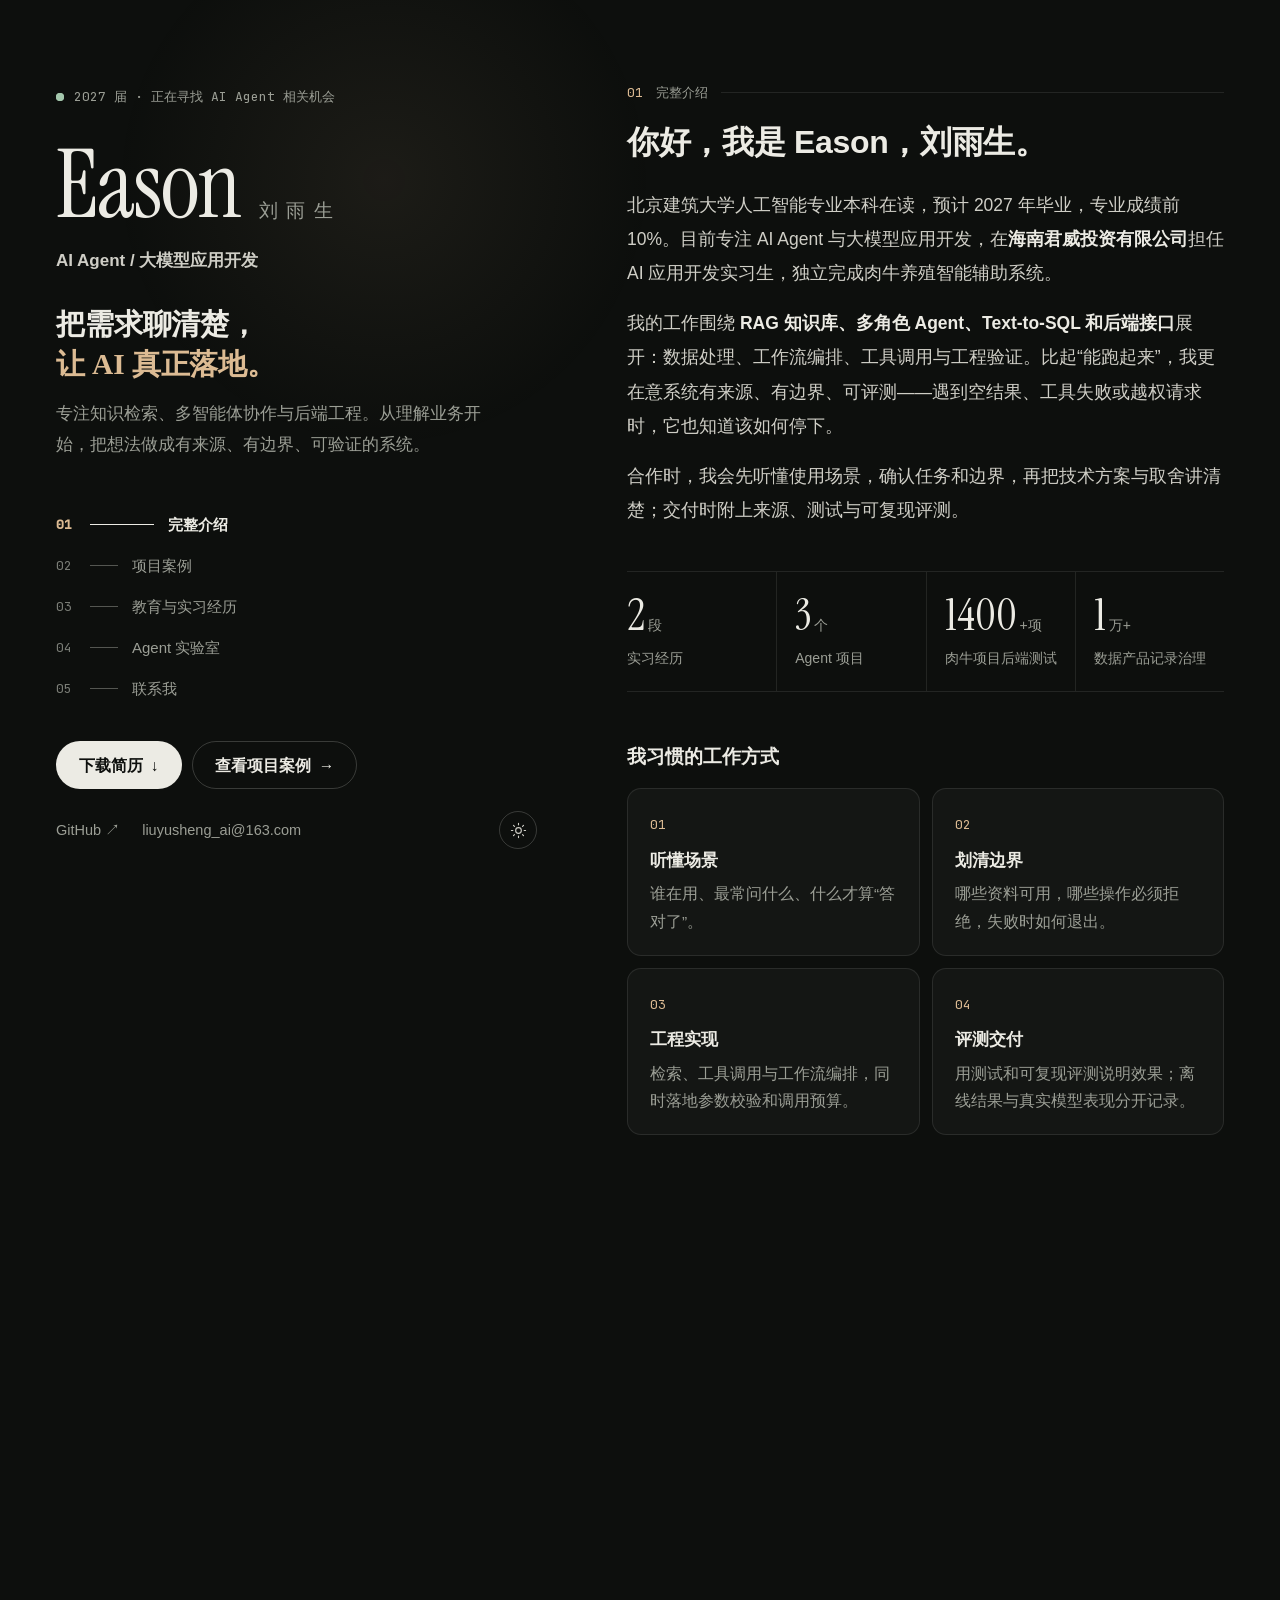
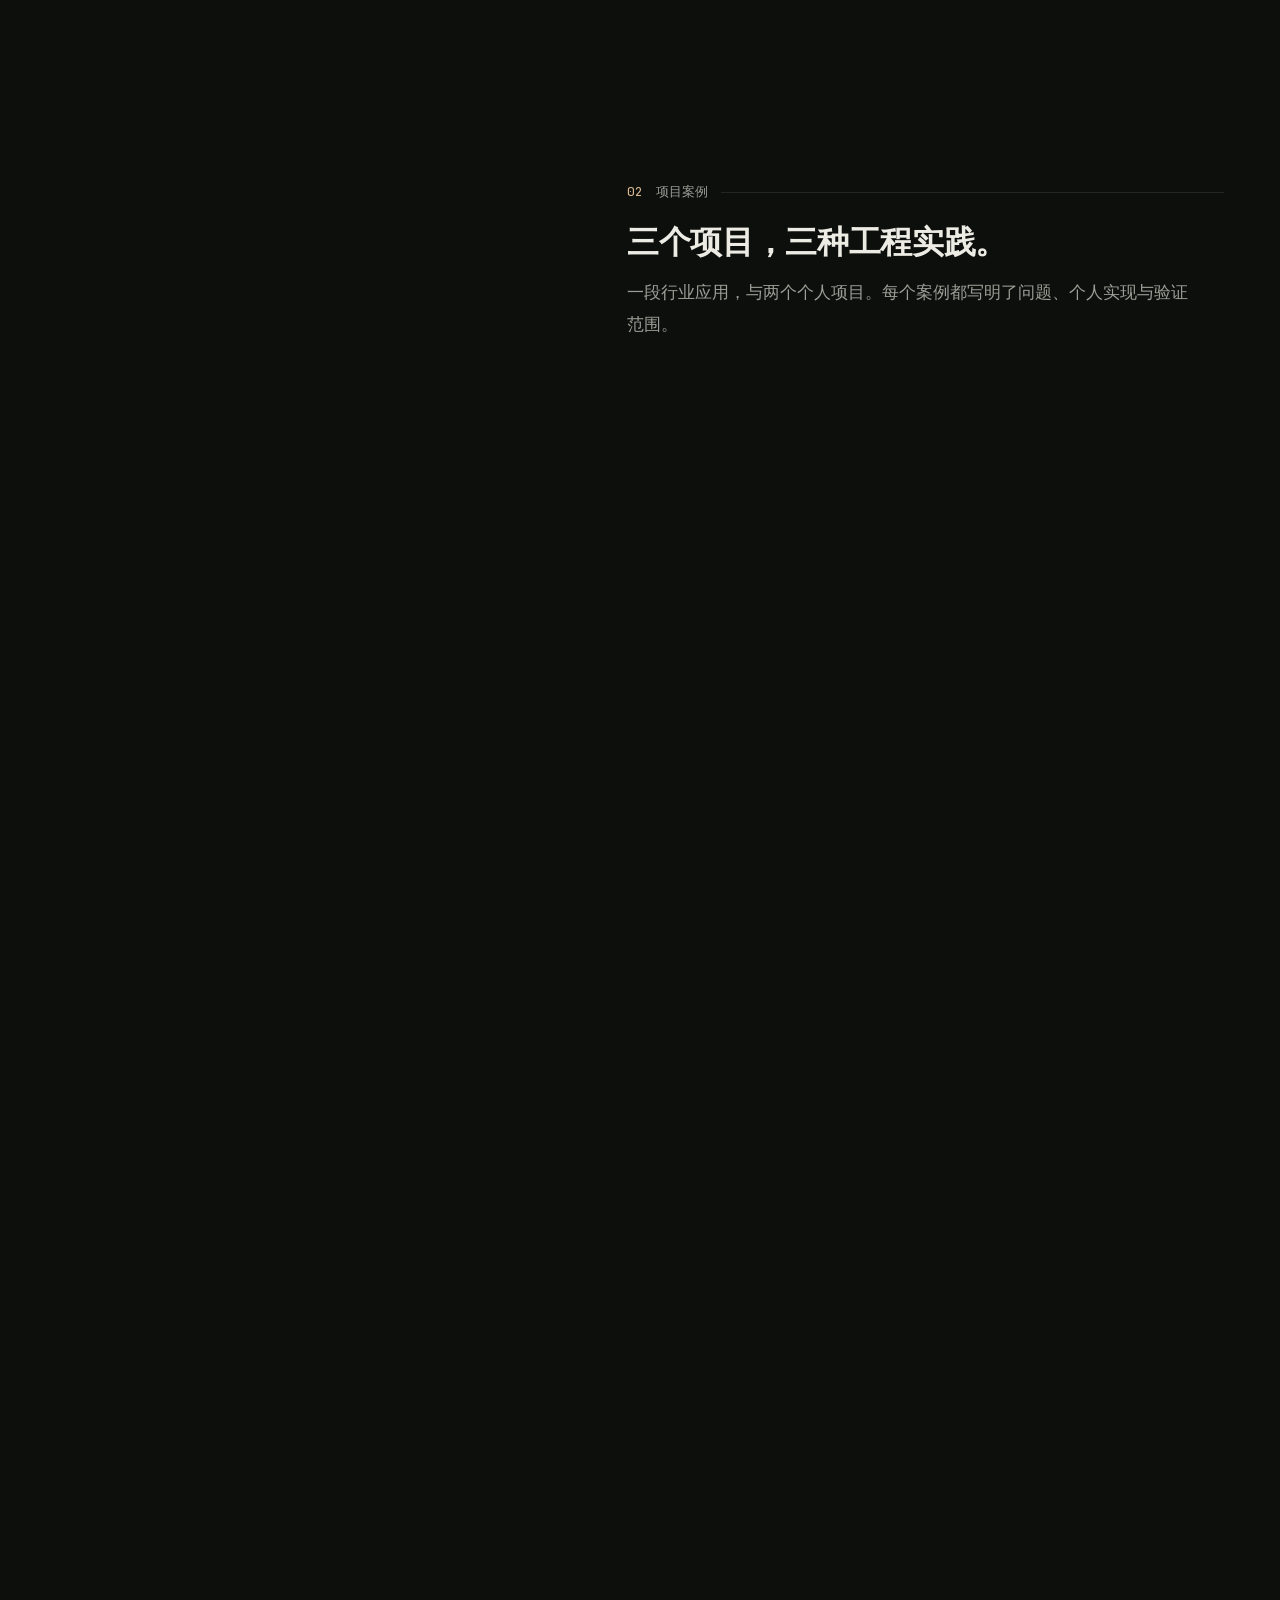
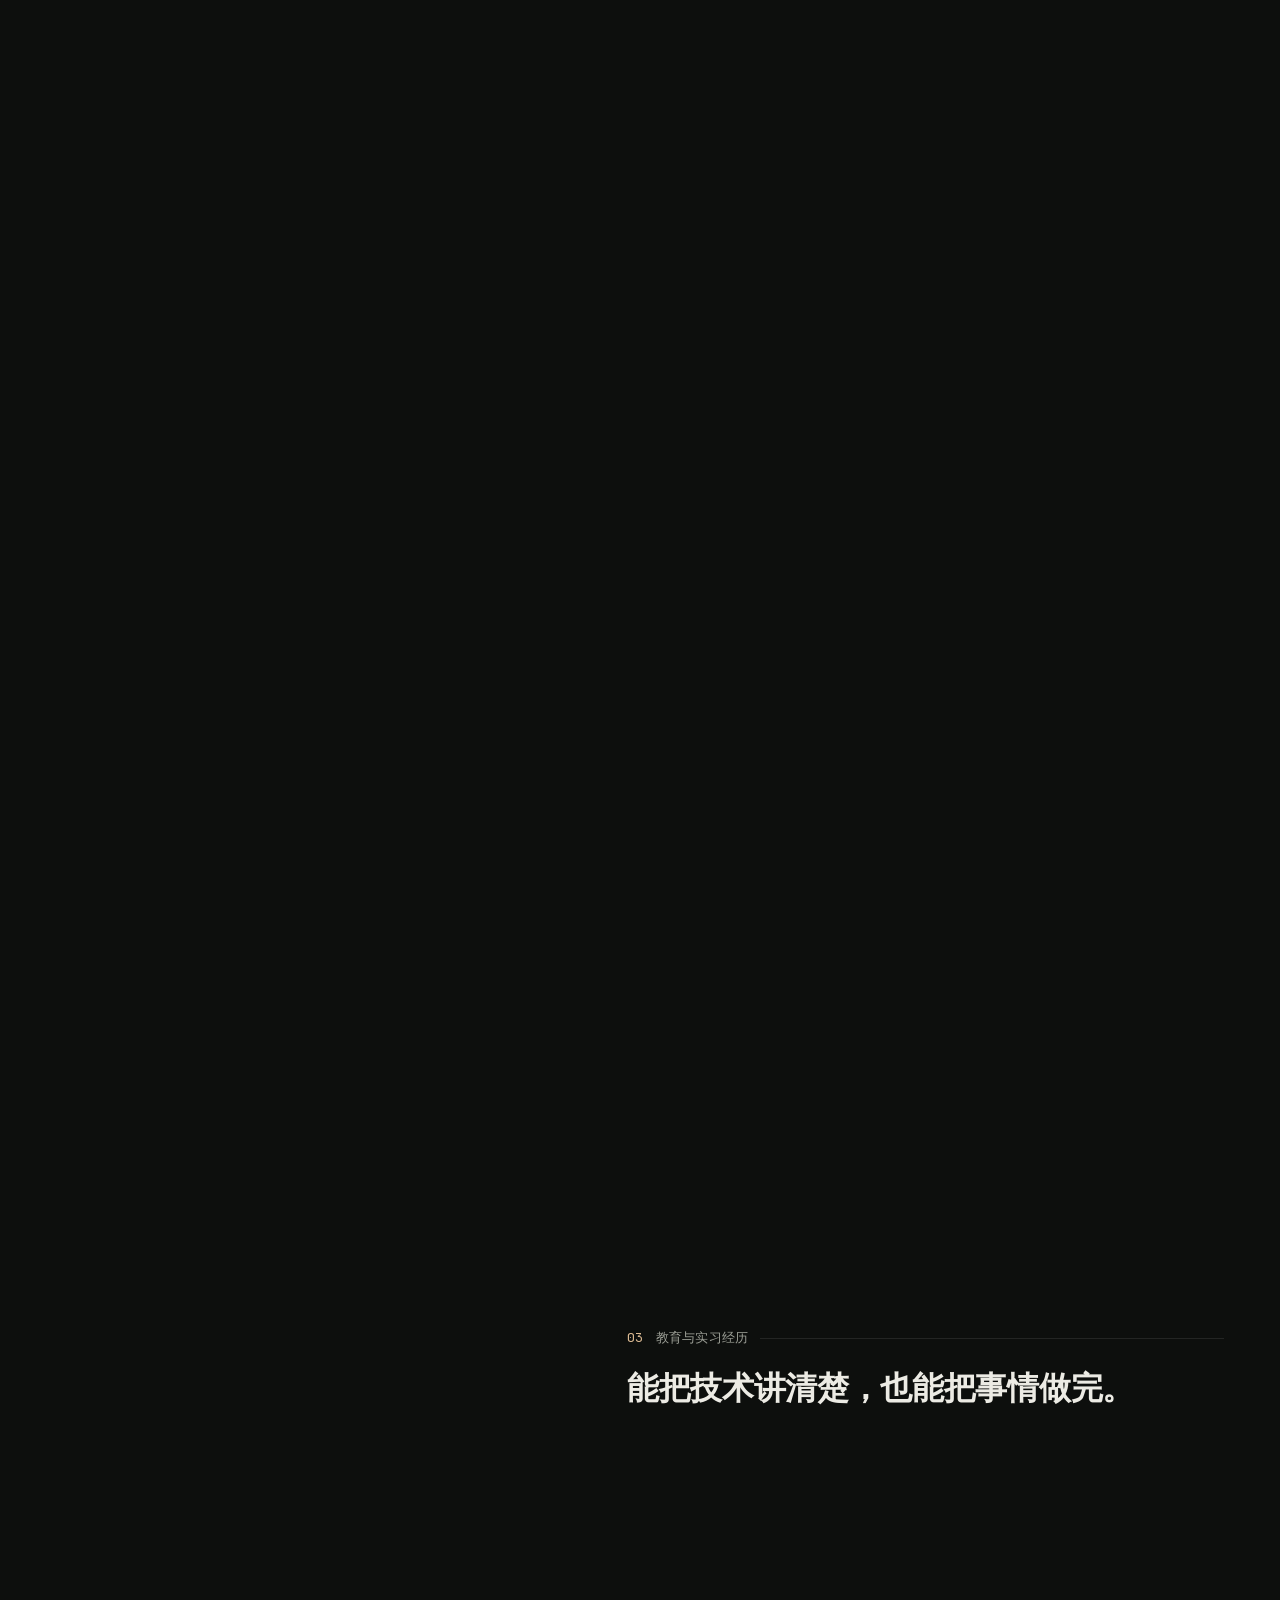
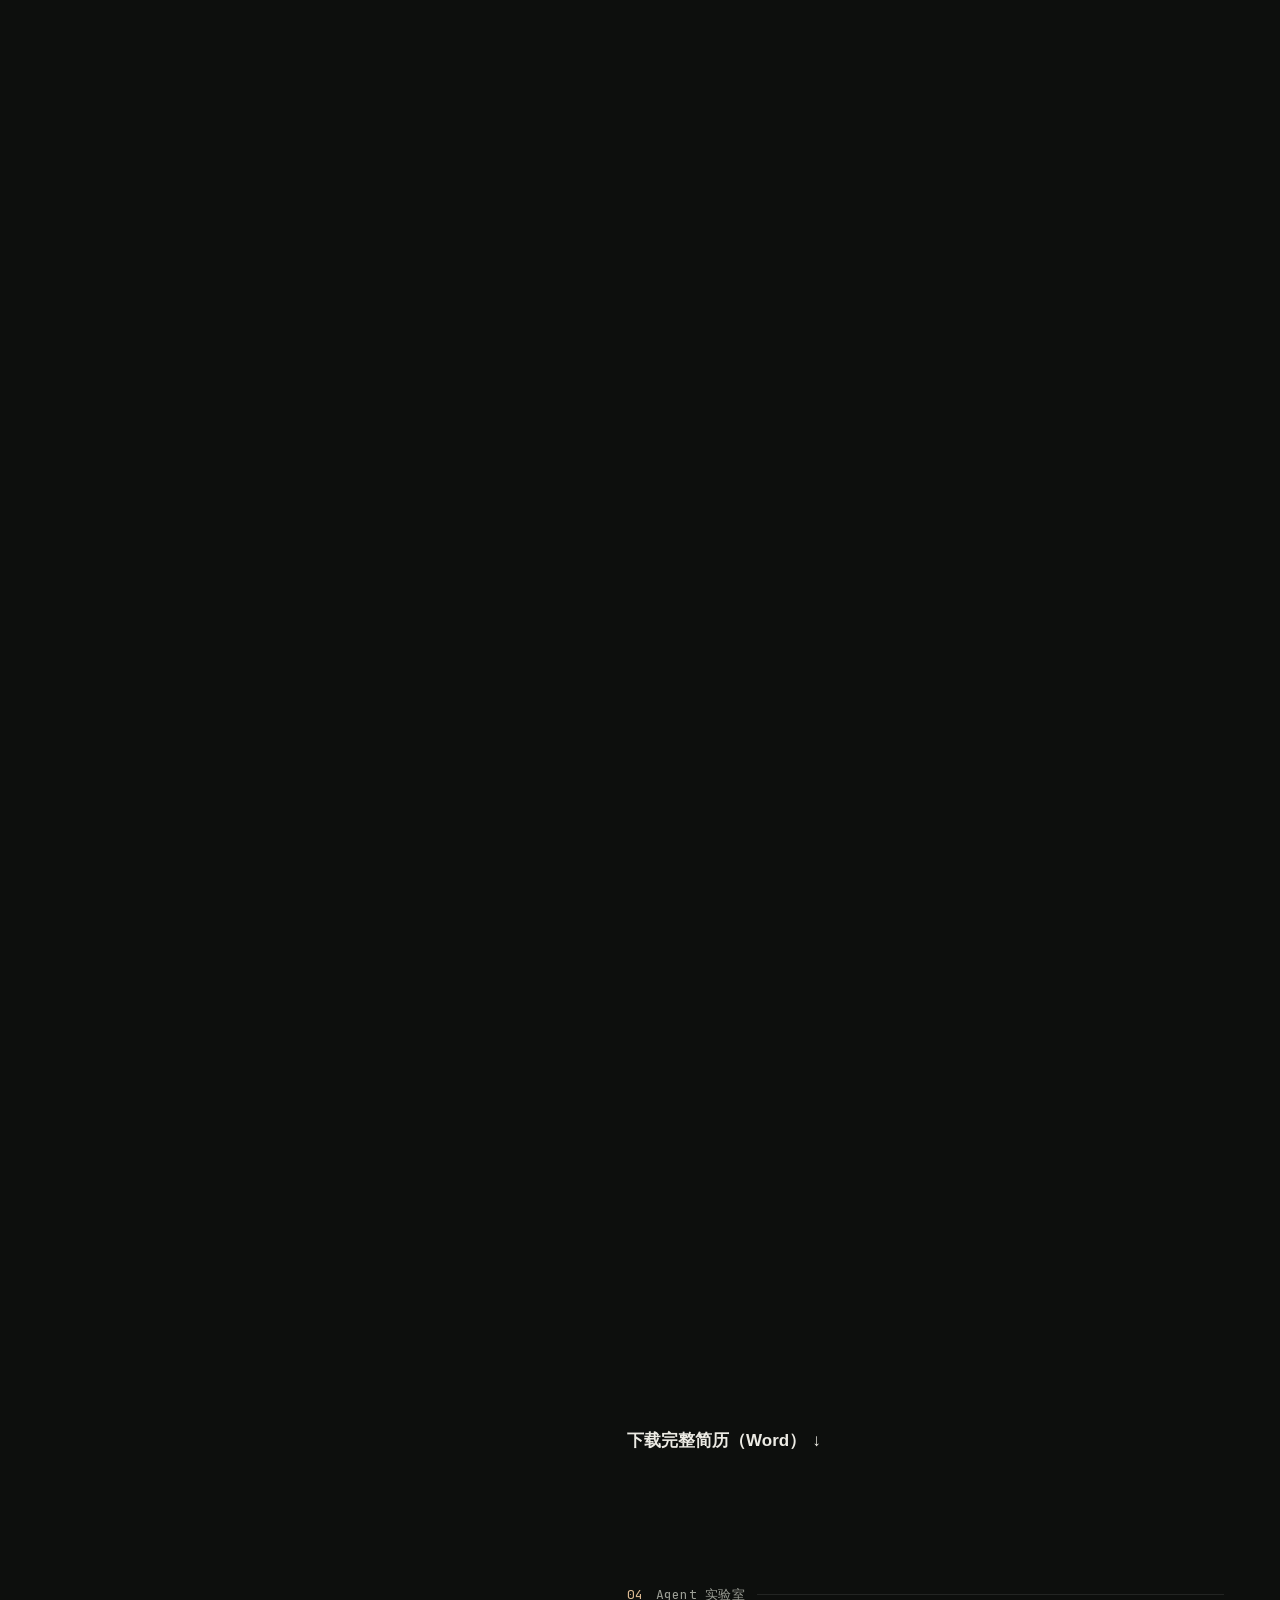
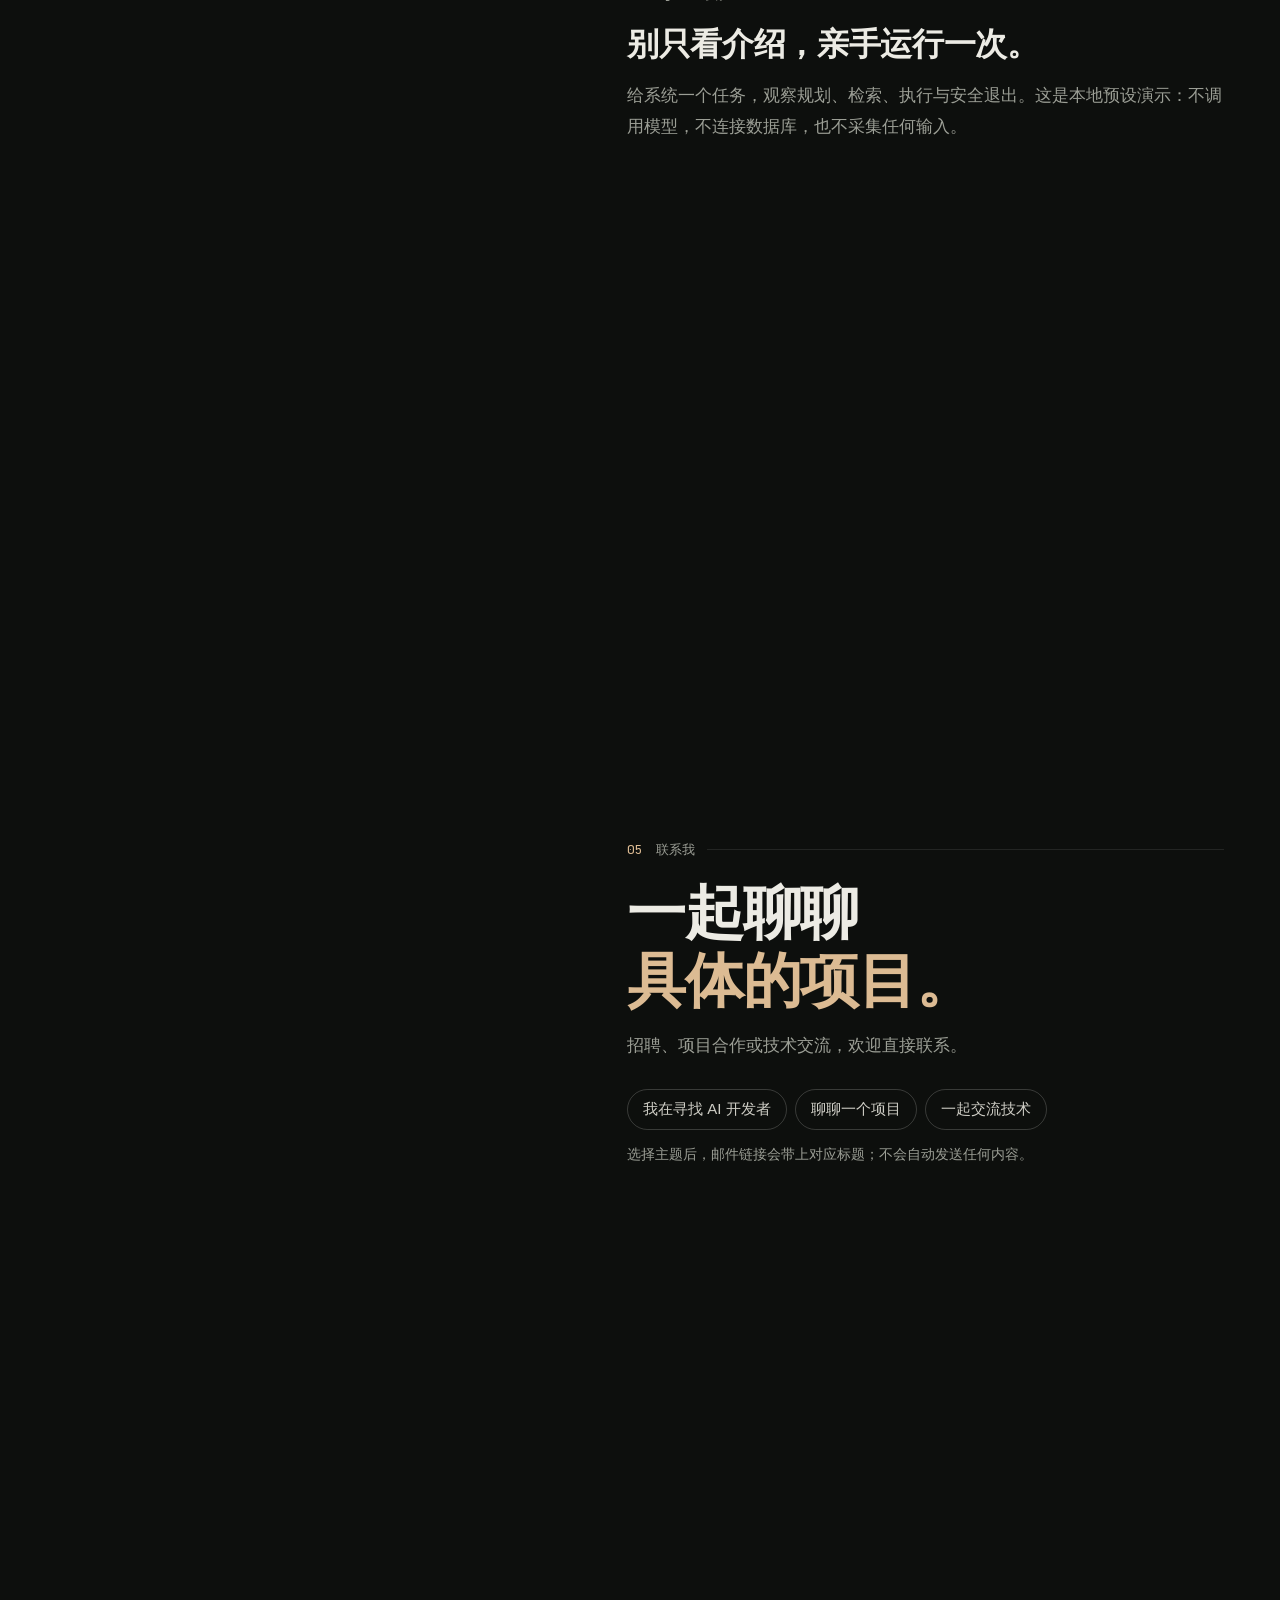
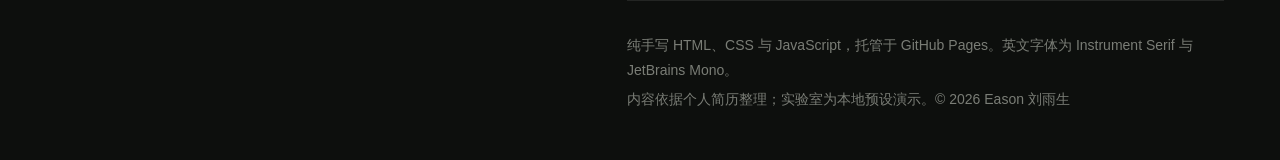
==== commit 5b11fc16: "Harden portfolio: fix anchors, short screens, crash on bad links Audit-driven pass; design and conte" ====
--- a/index.html
+++ b/index.html
@@ -3,6 +3,10 @@
 <head>
   <meta charset="utf-8">
   <meta name="viewport" content="width=device-width, initial-scale=1">
+  <!-- Only this site’s own files may load or run. The hash allows the inline theme script below;
+       scripts/check.py recomputes it, so edit that script and the check will flag a stale hash. -->
+  <meta http-equiv="Content-Security-Policy" content="default-src 'self'; script-src 'self' 'sha256-UQi4QJsRbXsmhoupUpbZtBnbbLbXjKE1fY7R3+Ke+KQ='; style-src 'self'; img-src 'self'; font-src 'self'; connect-src 'self'; object-src 'none'; base-uri 'self'; form-action 'none'">
+  <meta name="format-detection" content="telephone=no">
   <title>Eason 刘雨生 · AI Agent / 大模型应用开发</title>
   <meta name="description" content="Eason 刘雨生，北京建筑大学人工智能专业 2027 届。专注 AI Agent 与大模型应用开发：理解业务、讲清方案，构建有来源、有边界、可评测的 RAG 与多智能体系统。">
   <meta name="theme-color" content="#0d0f0d">
@@ -21,20 +25,25 @@
   <meta name="twitter:title" content="Eason 刘雨生 · AI Agent / 大模型应用开发">
   <meta name="twitter:description" content="把需求聊清楚，让 AI 真正落地。知识检索、多智能体协作与 Text-to-SQL 项目案例。">
   <meta name="twitter:image" content="https://liuyusheng-ai.github.io/og-image.jpg">
+  <link rel="icon" href="favicon.ico" sizes="32x32">
   <link rel="icon" href="favicon.svg" type="image/svg+xml">
+  <link rel="apple-touch-icon" href="apple-touch-icon.png">
   <!-- Apply a saved theme before first paint. Dark is the default. -->
   <script>
     (function () {
+      var root = document.documentElement;
+      root.className += ' js';
       try {
         var saved = localStorage.getItem('eason-theme');
-        if (saved === 'light' || saved === 'dark') document.documentElement.setAttribute('data-theme', saved);
+        if (saved === 'light' || saved === 'dark') root.setAttribute('data-theme', saved);
+        if (saved === 'light') document.querySelector('meta[name="theme-color"]').content = '#f4f1ea';
       } catch (e) {}
     })();
   </script>
   <!-- Fonts are self-hosted Latin subsets; all Chinese text uses system fonts. The name font is above the fold, so preload it. -->
   <link rel="preload" href="fonts/instrument-serif-latin.woff2" as="font" type="font/woff2" crossorigin>
-  <link rel="stylesheet" href="styles.css?v=20261108">
-  <script src="main.js?v=20261108" defer></script>
+  <link rel="stylesheet" href="styles.css?v=20261108.2">
+  <script src="main.js?v=20261108.2" defer></script>
   <script type="application/ld+json">
   {
     "@context": "https://schema.org",
@@ -60,11 +69,12 @@
   <a class="skip-link" href="#content">跳到正文</a>
   <div class="spotlight" aria-hidden="true"></div>
 
-  <!-- Compact bar for narrow screens; the sticky intro column takes this role on desktop. -->
-  <header class="topbar">
+  <!-- Compact bar for narrow screens; the sticky intro column takes this role on desktop.
+       A <div>, not <header>: the page keeps a single banner landmark (the intro column). -->
+  <div class="topbar">
     <div class="topbar-row">
       <a class="topbar-brand" href="#top" aria-label="Eason 刘雨生 · 回到顶部">Eason<span>刘雨生</span></a>
-      <button class="theme-toggle" type="button" aria-label="切换浅色 / 深色">
+      <button class="theme-toggle js-only" type="button" aria-label="切换浅色 / 深色">
         <svg class="icon icon-sun" aria-hidden="true"><use href="#icon-sun"/></svg>
         <svg class="icon icon-moon" aria-hidden="true"><use href="#icon-moon"/></svg>
       </button>
@@ -76,14 +86,14 @@
       <a href="#playground">实验室</a>
       <a href="#contact">联系</a>
     </nav>
-  </header>
+  </div>
 
   <div class="layout" id="top">
     <!-- ============ Identity column (sticky on desktop) ============ -->
     <header class="intro">
       <div class="intro-main">
         <p class="status"><span class="pulse" aria-hidden="true"></span>2027 届 · 正在寻找 AI Agent 相关机会</p>
-        <h1 class="name"><span class="name-en" lang="en">Eason</span><span class="name-cn">刘雨生</span></h1>
+        <h1 class="name"><span class="name-en" lang="en">Eason</span> <span class="name-cn">刘雨生</span></h1>
         <p class="role">AI Agent / 大模型应用开发</p>
         <p class="pitch">把需求聊清楚，<br><em>让 AI 真正落地。</em></p>
         <p class="intro-lead">专注知识检索、多智能体协作与后端工程。从理解业务开始，把想法做成有来源、有边界、可验证的系统。</p>
@@ -103,9 +113,9 @@
           <a class="btn btn-quiet" href="#work">查看项目案例 <span aria-hidden="true">→</span></a>
         </div>
         <div class="intro-links">
-          <a href="https://github.com/liuyusheng-ai" target="_blank" rel="me noopener noreferrer">GitHub <span aria-hidden="true">↗</span></a>
+          <a href="https://github.com/liuyusheng-ai" target="_blank" rel="me noopener noreferrer">GitHub <span aria-hidden="true">↗</span><span class="sr-only">（在新标签页打开）</span></a>
           <a href="mailto:liuyusheng_ai@163.com" data-mail>liuyusheng_ai@163.com</a>
-          <button class="theme-toggle" type="button" aria-label="切换浅色 / 深色">
+          <button class="theme-toggle js-only" type="button" aria-label="切换浅色 / 深色">
             <svg class="icon icon-sun" aria-hidden="true"><use href="#icon-sun"/></svg>
             <svg class="icon icon-moon" aria-hidden="true"><use href="#icon-moon"/></svg>
           </button>
@@ -113,8 +123,10 @@
       </div>
     </header>
 
-    <main class="content" id="content">
-      <!-- ============ 01 完整介绍 ============ -->
+    <main class="content" id="content" tabindex="-1">
+      <!-- ============ 01 完整介绍 ============
+           Section ids are kept from earlier versions so links people already shared keep working:
+           #approach = 完整介绍, #work = 项目案例, #about = 教育与实习经历, #playground = 实验室. -->
       <section class="block" id="approach" aria-labelledby="approach-title">
         <p class="block-label"><span>01</span>完整介绍</p>
         <h2 id="approach-title">你好，我是 Eason，刘雨生。</h2>
@@ -144,9 +156,9 @@
         <div class="brief" id="brief">
           <div class="brief-head">
             <h3 class="sub-title">合作从提问开始</h3>
-            <p>选一个常见需求，看看我会先和你确认什么。</p>
-          </div>
-          <div class="brief-options" role="group" aria-label="选择业务问题">
+            <p class="js-only">选一个常见需求，看看我会先和你确认什么。</p>
+          </div>
+          <div class="brief-options js-only" role="group" aria-label="选择业务问题">
             <button class="chip" type="button" data-brief="knowledge" aria-pressed="true">资料很多，怎么让它用起来？</button>
             <button class="chip" type="button" data-brief="research" aria-pressed="false">调研很耗时，能否拆开协作？</button>
             <button class="chip" type="button" data-brief="data" aria-pressed="false">能不能直接问数据一个问题？</button>
@@ -328,7 +340,7 @@
             <span class="term-title">agent-run · local preset</span>
             <span class="term-state" id="term-state">idle</span>
           </div>
-          <div class="term-config">
+          <div class="term-config js-only">
             <div class="term-row" role="group" aria-label="选择任务">
               <span class="term-key">任务</span>
               <button type="button" data-mission="research" aria-pressed="true">研究一个行业</button>
@@ -345,10 +357,11 @@
           <div class="term-screen">
             <p class="term-cmd"><span class="term-prompt" aria-hidden="true">$</span> agent run <span id="term-task">“请整理某行业的关键趋势，并给出资料来源。”</span></p>
             <ol class="term-log" id="term-log" aria-live="polite"></ol>
-            <p class="term-idle" id="term-idle">按“运行”逐行查看执行轨迹，或用“单步”自己控制节奏。</p>
+            <p class="term-idle js-only" id="term-idle">按“运行”逐行查看执行轨迹，或用“单步”自己控制节奏。</p>
+            <p class="term-idle no-js-only">这个演示需要浏览器启用 JavaScript。它只是本地预设的执行轨迹，不调用模型，也不采集输入。</p>
             <div class="term-result" id="term-result" role="status" hidden></div>
           </div>
-          <div class="term-actions">
+          <div class="term-actions js-only">
             <button type="button" class="term-btn term-btn-primary" id="term-run">运行 <span aria-hidden="true">▶</span></button>
             <button type="button" class="term-btn" id="term-step">单步 <span aria-hidden="true">→</span></button>
             <button type="button" class="term-btn" id="term-reset">重置 <span aria-hidden="true">↺</span></button>
@@ -362,21 +375,22 @@
         <h2 class="contact-title" id="contact-title">一起聊聊<br><em>具体的项目。</em></h2>
         <p class="block-lead">招聘、项目合作或技术交流，欢迎直接联系。</p>
 
-        <div class="intents" role="group" aria-label="选择联系主题">
+        <div class="intents js-only" role="group" aria-label="选择联系主题">
           <button class="chip" type="button" data-intent="招聘交流" aria-pressed="false">我在寻找 AI 开发者</button>
           <button class="chip" type="button" data-intent="项目合作" aria-pressed="false">聊聊一个项目</button>
           <button class="chip" type="button" data-intent="技术交流" aria-pressed="false">一起交流技术</button>
         </div>
-        <p class="intent-note" id="intent-note" role="status">选择主题后，邮件链接会带上对应标题；不会自动发送任何内容。</p>
+        <p class="intent-note js-only" id="intent-note" role="status">选择主题后，邮件链接会带上对应标题；不会自动发送任何内容。</p>
 
         <ul class="contact-list">
           <li>
             <span class="contact-key">邮箱</span>
             <a href="mailto:liuyusheng_ai@163.com" data-mail>liuyusheng_ai@163.com</a>
-            <button type="button" class="copy-btn" id="copy-email">复制</button>
+            <button type="button" class="copy-btn js-only" id="copy-email">复制</button>
+            <span class="sr-only" id="copy-status" role="status"></span>
           </li>
           <li><span class="contact-key">电话</span><a href="tel:+8615893558838">158 9355 8838</a></li>
-          <li><span class="contact-key">GitHub</span><a href="https://github.com/liuyusheng-ai" target="_blank" rel="me noopener noreferrer">github.com/liuyusheng-ai <span aria-hidden="true">↗</span></a></li>
+          <li><span class="contact-key">GitHub</span><a href="https://github.com/liuyusheng-ai" target="_blank" rel="me noopener noreferrer">github.com/liuyusheng-ai <span aria-hidden="true">↗</span><span class="sr-only">（在新标签页打开）</span></a></li>
           <li><span class="contact-key">简历</span><a href="resume.docx" download="Eason-刘雨生-简历.docx">下载完整简历 <span aria-hidden="true">↓</span></a></li>
         </ul>
       </section>
--- a/styles.css
+++ b/styles.css
@@ -49,6 +49,8 @@
   --mono: "JetBrains Mono", ui-monospace, "SFMono-Regular", Menlo, Consolas, monospace;
 
   --gutter: clamp(20px, 5vw, 56px);
+  --topbar-h: 101px; /* 56px row + 44px nav row + 1px border, narrow screens only */
+  --anchor-offset: 40px;
   --r-xl: 18px;
   --r-lg: 16px;
   --r-md: 14px;
@@ -81,7 +83,8 @@
 
 /* ---------- Base ---------- */
 *, *::before, *::after { box-sizing: border-box; }
-html { -webkit-text-size-adjust: 100%; scroll-padding-top: 40px; }
+/* Anchor offset lives only here; never add scroll-margin to targets (the two add up). */
+html { -webkit-text-size-adjust: 100%; scroll-padding-top: var(--anchor-offset); }
 @media (prefers-reduced-motion: no-preference) { html { scroll-behavior: smooth; } }
 body {
   margin: 0;
@@ -102,6 +105,9 @@
 :focus-visible { outline: 2px solid var(--accent); outline-offset: 3px; border-radius: 6px; }
 ::selection { background: var(--accent); color: var(--bg); }
 [hidden] { display: none !important; }
+/* Without JavaScript, hide controls that could not work and show a short note instead. */
+html:not(.js) .js-only, html.js .no-js-only { display: none !important; }
+.sr-only { position: absolute; width: 1px; height: 1px; margin: -1px; padding: 0; overflow: hidden; clip-path: inset(50%); white-space: nowrap; border: 0; }
 h1, h2, h3, h4, .pitch { text-wrap: balance; }
 p, dd, li { text-wrap: pretty; }
 
@@ -207,7 +213,7 @@
 
 /* ---------- Content sections ---------- */
 .content { padding-block: clamp(48px, 9vh, 96px) 48px; display: grid; gap: clamp(112px, 14vh, 152px); min-width: 0; }
-.block { scroll-margin-top: 40px; }
+.content:focus { outline: none; } /* focus target of the skip link, not a control */
 .block-label { display: flex; align-items: center; gap: 12px; font-family: var(--mono); font-size: 13px; letter-spacing: .02em; color: var(--muted); }
 .block-label span { color: var(--accent); }
 .block-label::after { content: ""; flex: 1; height: 1px; background: var(--line); }
@@ -248,16 +254,18 @@
 .brief-route { margin-top: 18px; padding-top: 16px; border-top: 1px dashed var(--line-strong); display: flex; flex-wrap: wrap; align-items: center; gap: 4px 12px; font-family: var(--mono); font-size: 13px; color: var(--muted); }
 .brief-route .text-link { font-family: var(--sans); font-size: 15.5px; }
 
-/* Hovering one item in a group quietly recedes the others */
+/* Hovering one item in a group quietly recedes the others. Dark theme only, at .8:
+   text stays ≥4.5:1 there (muted 4.88:1); in the light theme no visible dimming can. */
 @media (hover: hover) and (pointer: fine) {
-  .hover-group:hover > :not(:hover) { opacity: .62; }
+  /* :not(.reveal) — an item still waiting to scroll in must stay hidden, not jump to .8. */
+  :root:not([data-theme="light"]) .hover-group:hover > :not(:hover):not(.reveal) { opacity: .8; }
 }
 
 /* 02 · Cases */
 .cases { margin-top: 36px; display: grid; gap: 20px; }
 .case {
   padding: clamp(22px, 3vw, 32px); border: 1px solid var(--line); border-radius: var(--r-xl); background: var(--surface);
-  scroll-margin-top: 32px; transition: border-color .3s, background-color .3s, opacity .3s;
+  transition: border-color .3s, background-color .3s, opacity .3s;
 }
 .case:hover { border-color: var(--line-strong); background: var(--surface-hover); }
 .case-top { display: flex; flex-wrap: wrap; gap: 4px 14px; font-family: var(--mono); font-size: 13px; color: var(--muted); }
@@ -327,11 +335,13 @@
 .term-dots i { width: 10px; height: 10px; border-radius: 50%; background: var(--t-dot); }
 .term-title { margin-right: auto; min-width: 0; overflow: hidden; white-space: nowrap; text-overflow: ellipsis; }
 .term-state { flex: none; padding: 1px 9px; border: 1px solid var(--t-line); border-radius: var(--pill); white-space: nowrap; }
+/* is-running / is-done / is-stopped are applied by setState() in main.js. */
 .term-state.is-running { color: var(--t-warn); border-color: rgba(226, 192, 143, .35); }
 .term-state.is-done { color: var(--t-ok); border-color: rgba(163, 199, 172, .35); }
 .term-state.is-stopped { color: var(--t-stop); border-color: rgba(231, 163, 140, .35); }
 
 .term-config { padding: 14px 16px; display: grid; gap: 10px; border-bottom: 1px solid var(--t-line); }
+.terminal :focus-visible { outline-color: var(--t-accent); }
 .term-row { display: flex; flex-wrap: wrap; align-items: center; gap: 6px; }
 .term-key { width: 44px; font-family: var(--mono); font-size: 13px; color: var(--t-muted); }
 .term-row button { padding: 5px 12px; border: 1px solid var(--t-line); border-radius: var(--r-xs); font-size: 14px; color: var(--t-muted); transition: color .2s, border-color .2s, background-color .2s; }
@@ -390,27 +400,46 @@
 
 /* ---------- Responsive ---------- */
 
-/* Short desktop screens: keep the sticky column within one viewport */
-@media (min-width: 1024px) and (max-height: 860px) {
+/* Short desktop screens: keep the sticky column within one viewport.
+   Full-size content is ~786px; measured fits: 1366×650, 1280×600, 1280×540. */
+@media (min-width: 1024px) and (max-height: 880px) {
   .name-en { font-size: clamp(64px, 6vw, 88px); }
   .intro-lead { display: none; }
   .index-nav a { padding: 5px 0; }
   .intro-links { margin-top: 16px; }
 }
+@media (min-width: 1024px) and (max-height: 720px) {
+  .intro { padding-block: 32px; gap: 20px; }
+  .name { margin-top: 14px; }
+  .name-en { font-size: 60px; }
+  .role { margin-top: 10px; }
+  .pitch { margin-top: 12px; font-size: 24px; }
+  .index-nav { margin-top: 20px; }
+  .index-nav a { padding: 3px 0; }
+  .intro-links { margin-top: 12px; }
+}
+@media (min-width: 1024px) and (max-height: 600px) {
+  /* Last resort: below this the column scrolls by itself rather than hiding its last row. */
+  .intro { padding-block: 20px; overflow-y: auto; overscroll-behavior: contain; scrollbar-width: thin; }
+  .name-en { font-size: 52px; }
+  .pitch { font-size: 22px; }
+  .index-nav a { padding: 2px 0; }
+  .btn { min-height: 42px; }
+}
 
 @media (max-width: 1023px) {
-  html { scroll-padding-top: 108px; }
+  :root { --anchor-offset: calc(var(--topbar-h) + 16px); }
   .spotlight { display: none; }
   .topbar {
     display: block; position: sticky; top: 0; z-index: 50;
     background: var(--bg-glass); -webkit-backdrop-filter: saturate(1.2) blur(14px); backdrop-filter: saturate(1.2) blur(14px);
     border-bottom: 1px solid var(--line);
   }
-  .topbar-row { height: 56px; padding-inline: var(--gutter); display: flex; align-items: center; justify-content: space-between; }
+  .topbar-row { max-width: 760px; height: 56px; margin-inline: auto; padding-inline: var(--gutter); display: flex; align-items: center; justify-content: space-between; }
   .topbar-brand { font-family: var(--display); font-size: 26px; line-height: 1; }
   .topbar-brand span { margin-left: 10px; font-family: var(--serif-cn); font-size: 13px; letter-spacing: .3em; color: var(--muted); }
   .topbar .theme-toggle { width: 34px; height: 34px; }
-  .topbar-nav { height: 44px; padding-inline: calc(var(--gutter) - 10px); display: flex; align-items: center; justify-content: space-between; overflow-x: auto; scrollbar-width: none; }
+  .topbar-nav { max-width: 760px; height: 44px; margin-inline: auto; padding-inline: calc(var(--gutter) - 10px); display: flex; align-items: center; justify-content: space-between; overflow-x: auto; scrollbar-width: none; }
   .topbar-nav::-webkit-scrollbar { display: none; }
   .topbar-nav a { position: relative; padding: 8px 10px; font-size: 15px; color: var(--muted); white-space: nowrap; }
   .topbar-nav a[aria-current] { color: var(--ink); font-weight: 600; }
@@ -421,8 +450,15 @@
   .index-nav, .intro-links .theme-toggle { display: none; }
   .intro-links { margin-top: 18px; }
   .content { padding-top: 80px; gap: 104px; }
-  .block { scroll-margin-top: 108px; }
-  .case { scroll-margin-top: 120px; }
+}
+
+@media (min-width: 601px) and (max-width: 1023px) {
+  .topbar-nav { justify-content: flex-start; gap: 6px; }
+}
+
+@media (max-width: 1023px) and (max-height: 500px) {
+  :root { --anchor-offset: 16px; }
+  .topbar { position: relative; }
 }
 
 @media (max-width: 600px) {
@@ -443,13 +479,26 @@
   .job-when br { display: none; }
   .skills dl div { grid-template-columns: minmax(0, 1fr); gap: 2px; }
   .term-dots { display: none; }
-  .term-screen { padding: 16px 14px; }
+  .term-screen { min-height: 220px; padding: 16px 14px; }
   .term-log li { grid-template-columns: 22px minmax(0, 1fr) 16px; column-gap: 8px; }
   .term-log .tag { grid-column: 2; }
   .term-log .msg { grid-column: 2; }
   .term-log .st { grid-column: 3; grid-row: 1; }
   .contact-key { width: 100%; }
   .copy-btn { margin-left: 0; }
+}
+
+@media (max-width: 400px) {
+  .metrics { grid-template-columns: minmax(0, 1fr); }
+  .metrics li, .metrics li + li { display: flex; align-items: baseline; gap: 12px; padding: 12px 0 0; border-left: 0; }
+  .metrics li + li { margin-top: 12px; border-top: 1px solid var(--line); }
+  .metrics span { margin-top: 0; }
+}
+
+@media (forced-colors: active) {
+  .plus::before, .plus::after, .index-nav .bar, .pulse, .pulse::after { background: CanvasText; }
+  .chip[aria-pressed="true"], .term-row button[aria-pressed="true"] { outline: 2px solid Highlight; outline-offset: 1px; }
+  .index-nav a[aria-current], .topbar-nav a[aria-current] { text-decoration: underline; text-underline-offset: 6px; }
 }
 
 @media (prefers-reduced-motion: reduce) {
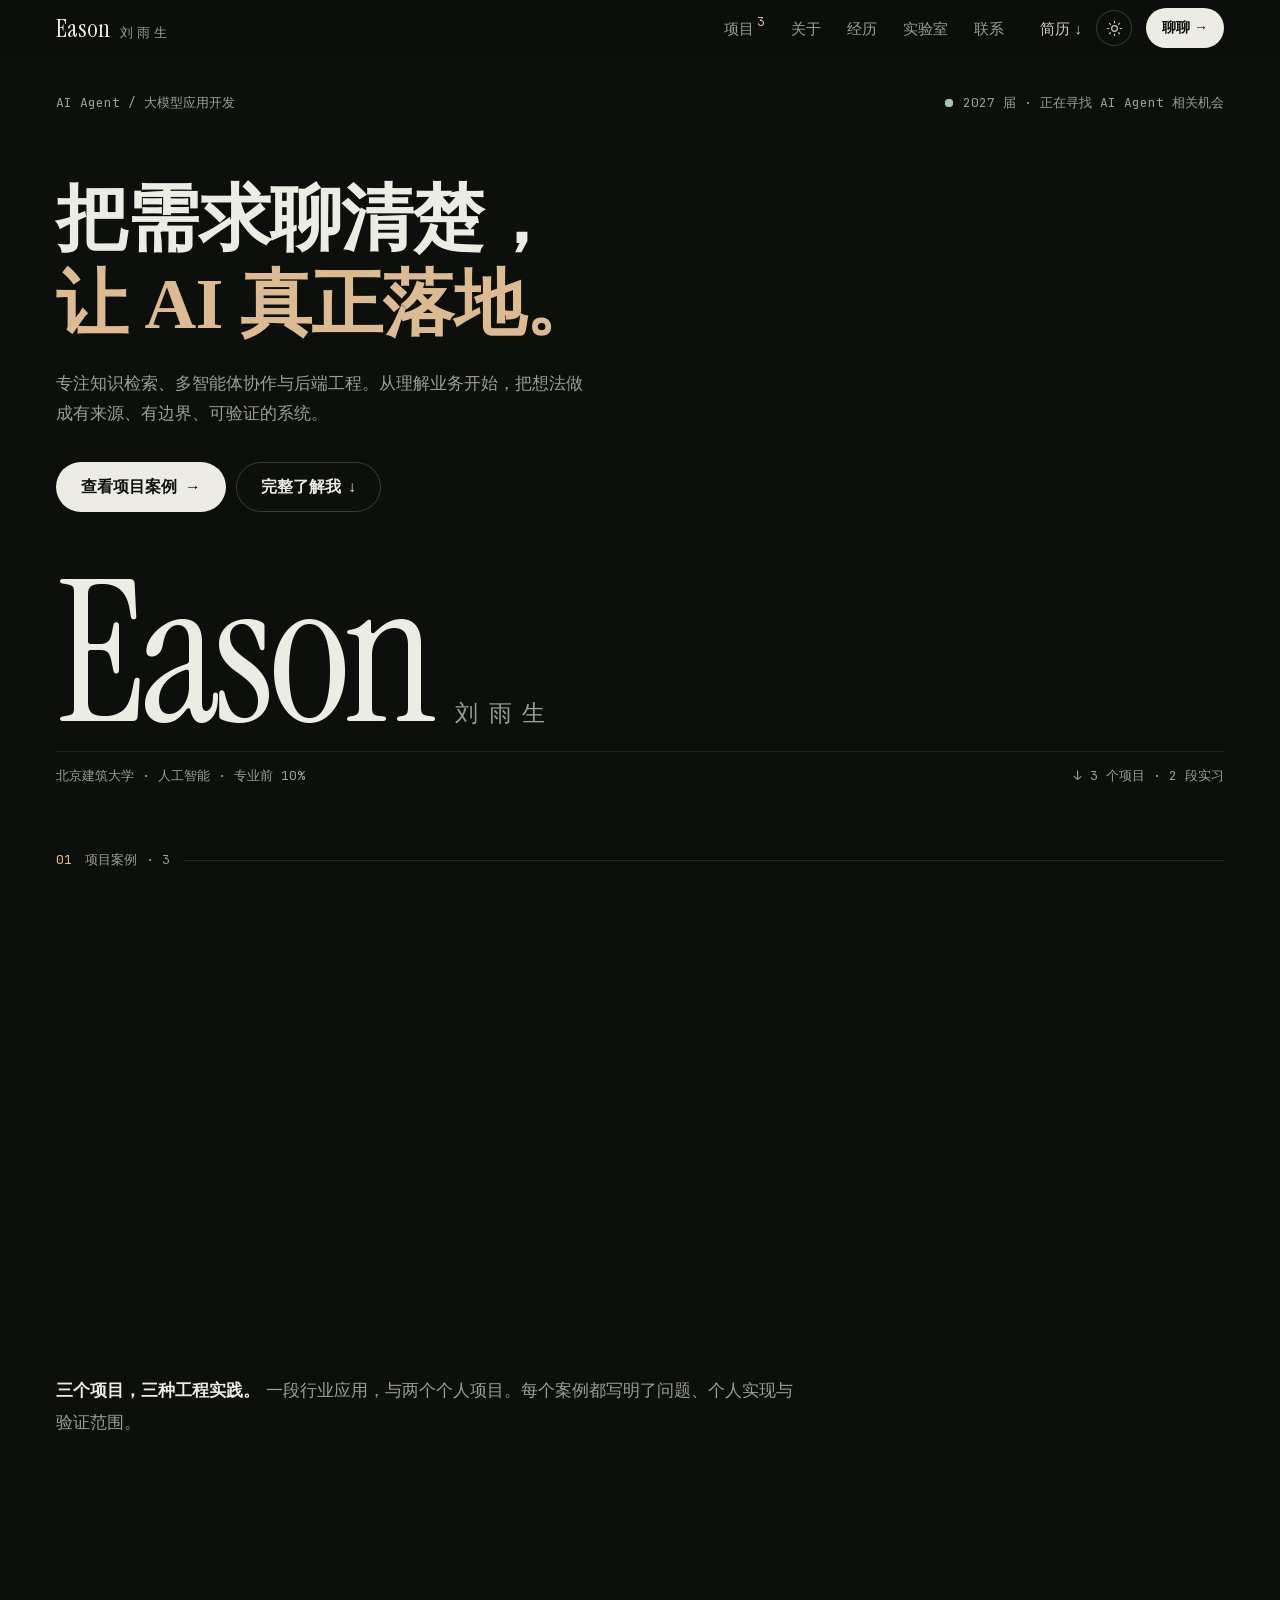
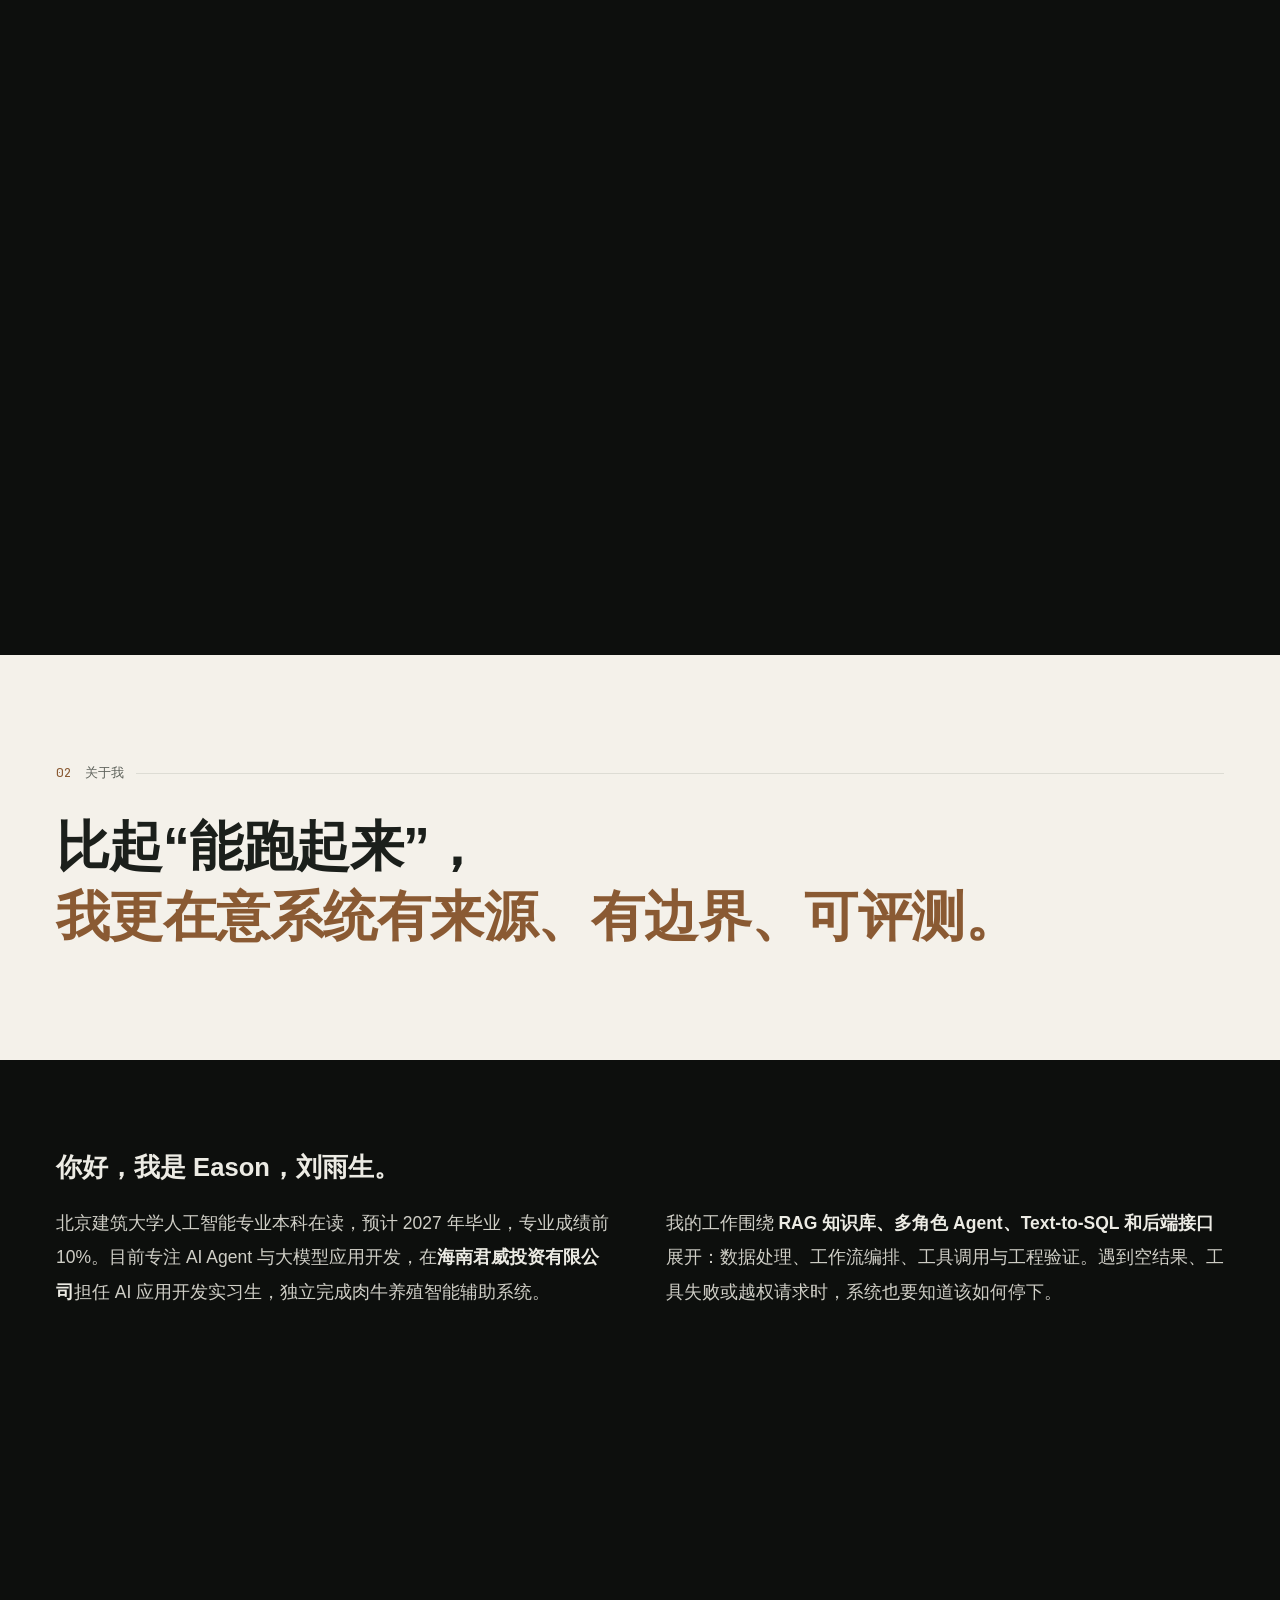
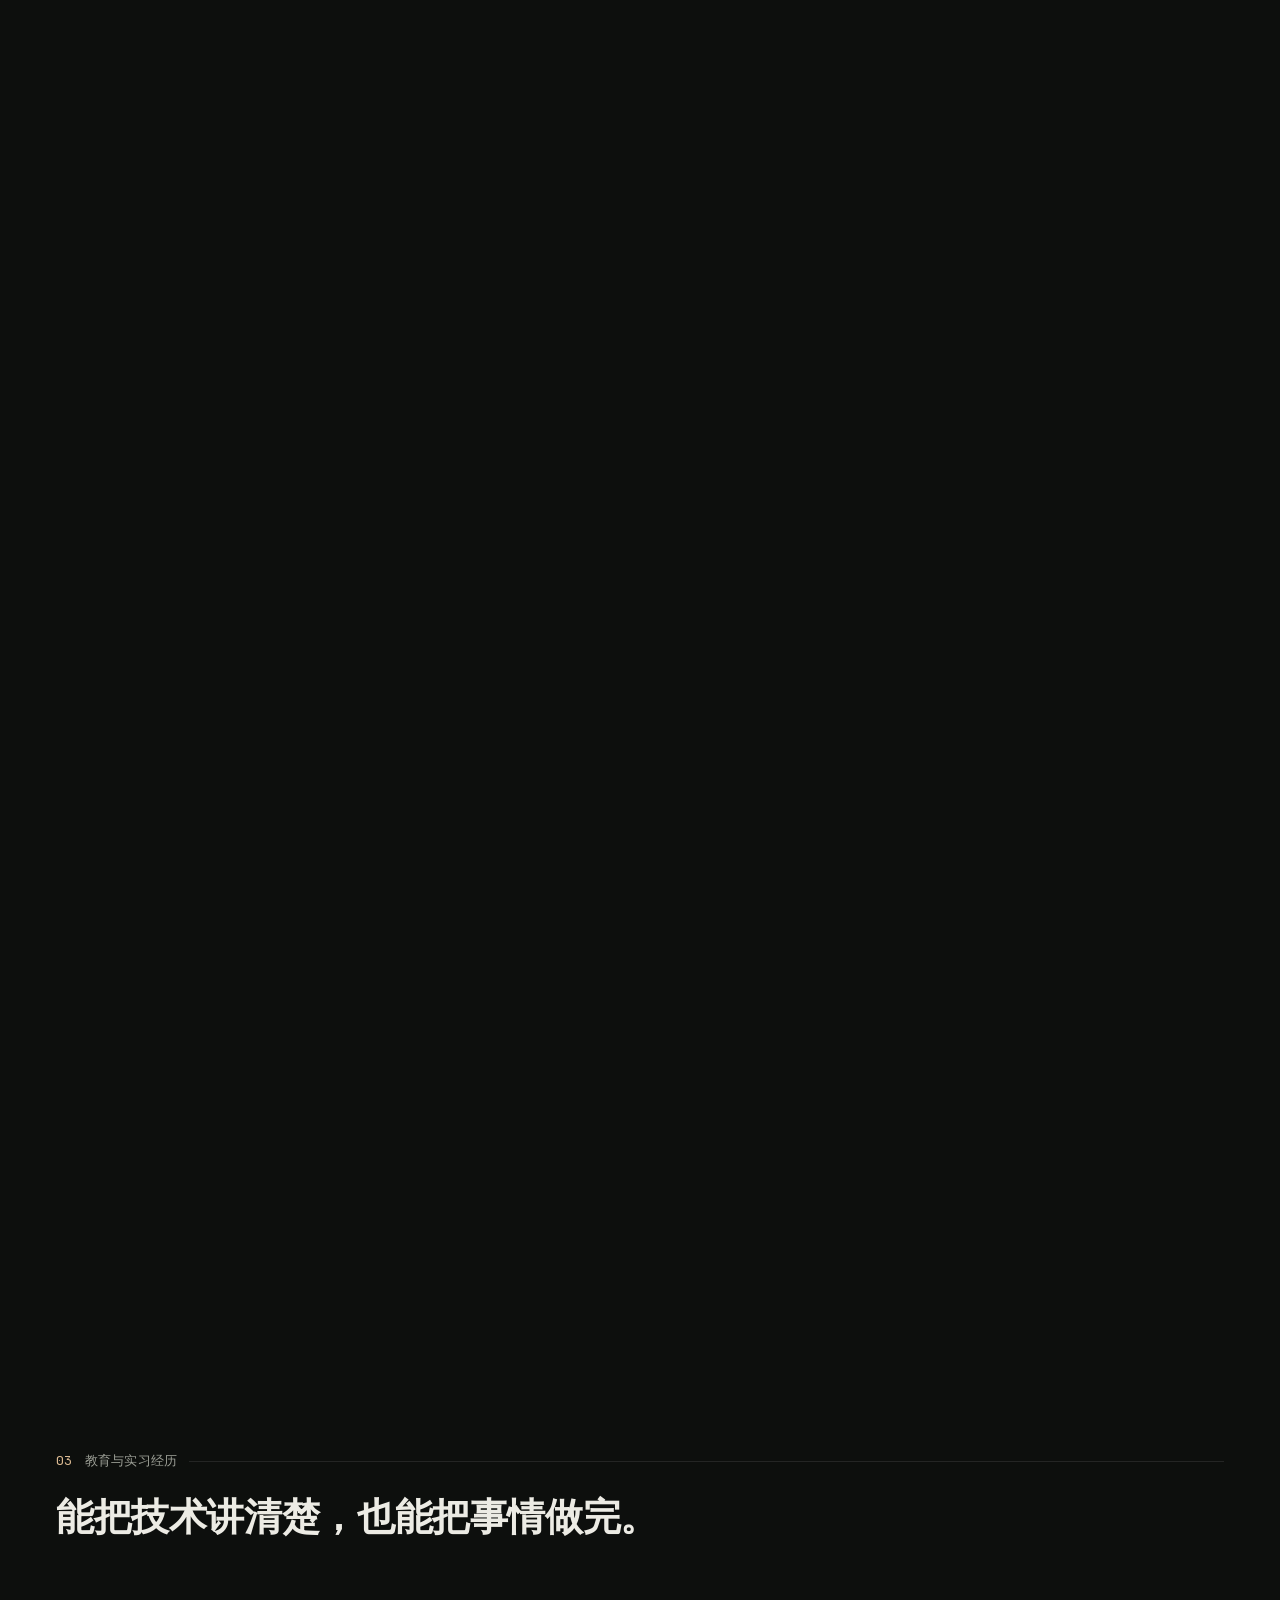
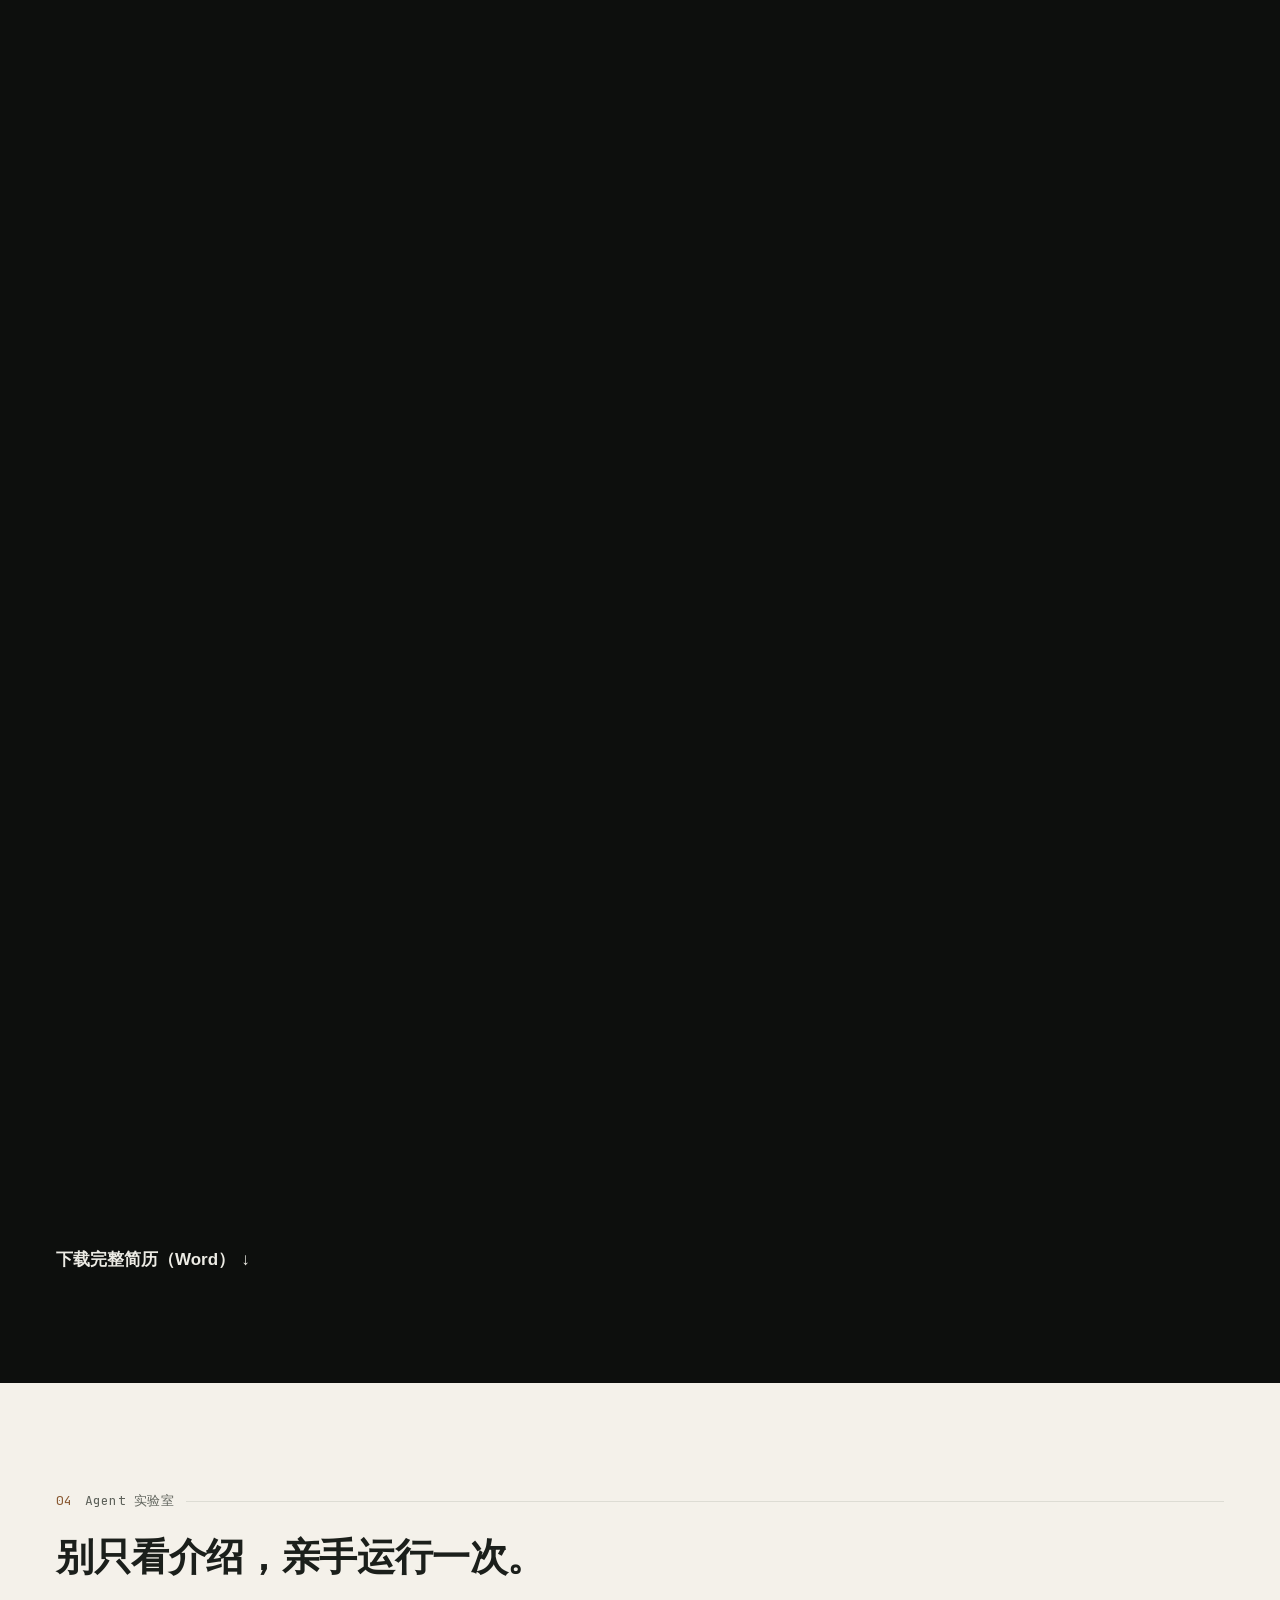
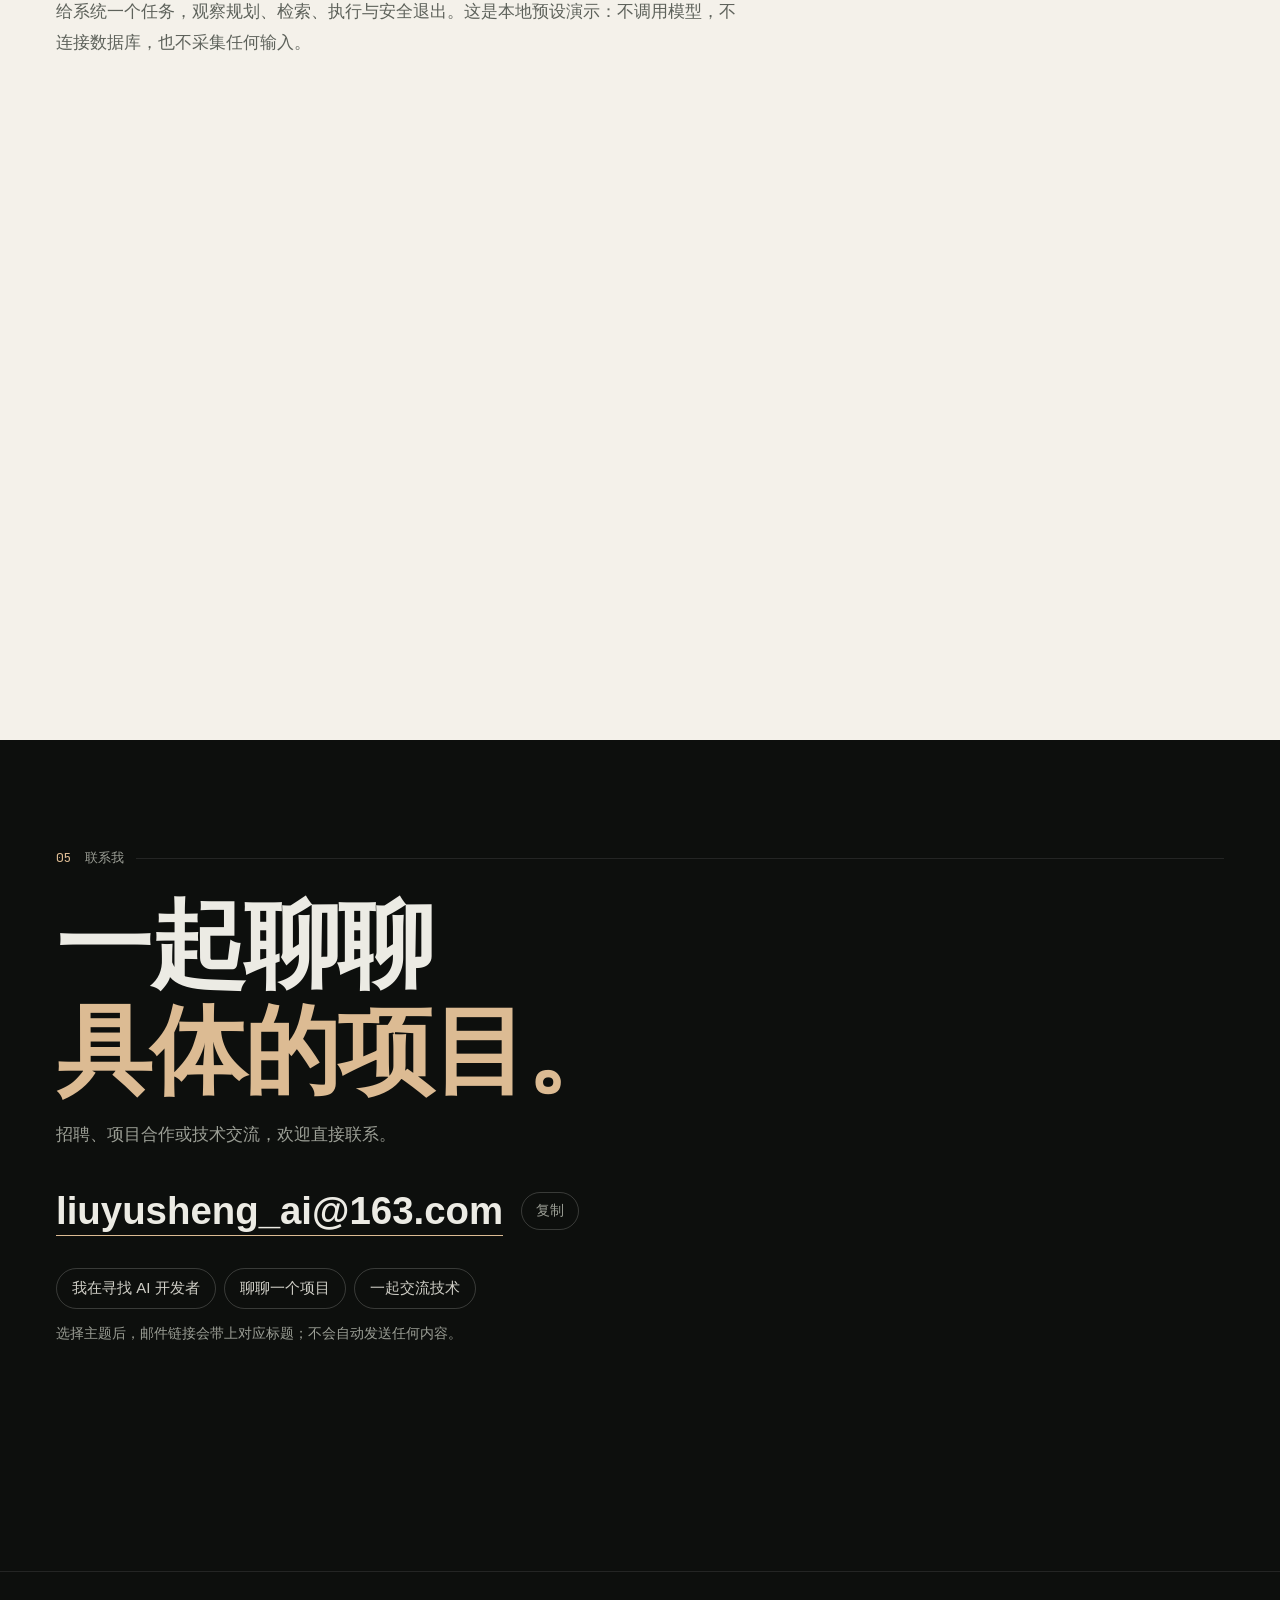
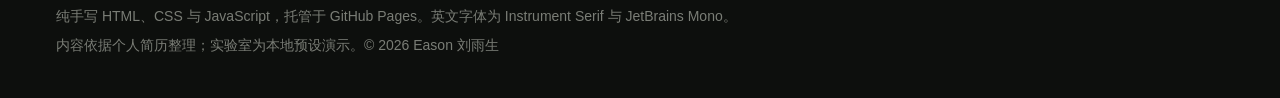
==== commit a2d3b182: "Restructure portfolio: top bar, poster hero and chapters Replace the fixed left sidebar with a thin " ====
--- a/index.html
+++ b/index.html
@@ -40,10 +40,11 @@
       } catch (e) {}
     })();
   </script>
-  <!-- Fonts are self-hosted Latin subsets; all Chinese text uses system fonts. The name font is above the fold, so preload it. -->
+  <!-- Fonts are self-hosted Latin subsets; all Chinese text uses system fonts. Both appear in the first screen, so preload them. -->
   <link rel="preload" href="fonts/instrument-serif-latin.woff2" as="font" type="font/woff2" crossorigin>
-  <link rel="stylesheet" href="styles.css?v=20261108.2">
-  <script src="main.js?v=20261108.2" defer></script>
+  <link rel="preload" href="fonts/jetbrains-mono-latin.woff2" as="font" type="font/woff2" crossorigin>
+  <link rel="stylesheet" href="styles.css?v=20261108.11">
+  <script src="main.js?v=20261108.11" defer></script>
   <script type="application/ld+json">
   {
     "@context": "https://schema.org",
@@ -67,80 +68,239 @@
     <symbol id="icon-moon" viewBox="0 0 24 24"><path d="M20 14.5A8 8 0 0 1 9.5 4a8 8 0 1 0 10.5 10.5z"/></symbol>
   </svg>
   <a class="skip-link" href="#content">跳到正文</a>
-  <div class="spotlight" aria-hidden="true"></div>
-
-  <!-- Compact bar for narrow screens; the sticky intro column takes this role on desktop.
-       A <div>, not <header>: the page keeps a single banner landmark (the intro column). -->
-  <div class="topbar">
-    <div class="topbar-row">
-      <a class="topbar-brand" href="#top" aria-label="Eason 刘雨生 · 回到顶部">Eason<span>刘雨生</span></a>
-      <button class="theme-toggle js-only" type="button" aria-label="切换浅色 / 深色">
-        <svg class="icon icon-sun" aria-hidden="true"><use href="#icon-sun"/></svg>
-        <svg class="icon icon-moon" aria-hidden="true"><use href="#icon-moon"/></svg>
-      </button>
+
+  <!-- ============ Site bar — the only thing that stays on screen ============ -->
+  <header class="bar" id="top">
+    <div class="wrap bar-inner">
+      <a class="bar-brand" href="#home" aria-label="Eason 刘雨生 · 回到顶部"><span lang="en">Eason</span> <span class="bar-brand-cn">刘雨生</span></a>
+      <nav class="bar-nav" aria-label="章节导航" data-nav>
+        <a href="#work">项目<sup aria-hidden="true">3</sup><span class="sr-only">（3 个）</span></a>
+        <a href="#approach">关于</a>
+        <a href="#about">经历</a>
+        <a href="#playground">实验室</a>
+        <a href="#contact">联系</a>
+      </nav>
+      <div class="bar-actions">
+        <a class="bar-link" href="resume.docx" download="Eason-刘雨生-简历.docx">简历 <span aria-hidden="true">↓</span></a>
+        <button class="theme-toggle js-only" type="button" aria-label="切换浅色 / 深色">
+          <svg class="icon icon-sun" aria-hidden="true"><use href="#icon-sun"/></svg>
+          <svg class="icon icon-moon" aria-hidden="true"><use href="#icon-moon"/></svg>
+        </button>
+        <a class="bar-cta" href="#contact">聊聊 <span aria-hidden="true">→</span></a>
+        <!-- Narrow screens: the same links behind a native disclosure, which also works without JavaScript. -->
+        <details class="menu">
+          <summary class="menu-toggle"><span class="when-closed">菜单</span><span class="when-open">关闭</span></summary>
+          <div class="menu-panel">
+            <nav aria-label="章节导航（菜单）" data-nav>
+              <a href="#work">项目案例<sup aria-hidden="true">3</sup></a>
+              <a href="#approach">关于我</a>
+              <a href="#about">教育与实习经历</a>
+              <a href="#playground">Agent 实验室</a>
+              <a href="#contact">联系我</a>
+            </nav>
+            <div class="menu-extra">
+              <a href="resume.docx" download="Eason-刘雨生-简历.docx">下载简历 <span aria-hidden="true">↓</span></a>
+              <a href="mailto:liuyusheng_ai@163.com" data-mail>liuyusheng_ai@163.com</a>
+            </div>
+          </div>
+        </details>
+      </div>
     </div>
-    <nav class="topbar-nav" aria-label="章节导航（顶部栏）" data-nav>
-      <a href="#approach">介绍</a>
-      <a href="#work">项目</a>
-      <a href="#about">经历</a>
-      <a href="#playground">实验室</a>
-      <a href="#contact">联系</a>
-    </nav>
-  </div>
-
-  <div class="layout" id="top">
-    <!-- ============ Identity column (sticky on desktop) ============ -->
-    <header class="intro">
-      <div class="intro-main">
-        <p class="status"><span class="pulse" aria-hidden="true"></span>2027 届 · 正在寻找 AI Agent 相关机会</p>
-        <h1 class="name"><span class="name-en" lang="en">Eason</span> <span class="name-cn">刘雨生</span></h1>
-        <p class="role">AI Agent / 大模型应用开发</p>
-        <p class="pitch">把需求聊清楚，<br><em>让 AI 真正落地。</em></p>
-        <p class="intro-lead">专注知识检索、多智能体协作与后端工程。从理解业务开始，把想法做成有来源、有边界、可验证的系统。</p>
-
-        <nav class="index-nav" aria-label="章节导航" data-nav>
-          <a href="#approach"><span class="idx">01</span><span class="bar" aria-hidden="true"></span>完整介绍</a>
-          <a href="#work"><span class="idx">02</span><span class="bar" aria-hidden="true"></span>项目案例</a>
-          <a href="#about"><span class="idx">03</span><span class="bar" aria-hidden="true"></span>教育与实习经历</a>
-          <a href="#playground"><span class="idx">04</span><span class="bar" aria-hidden="true"></span>Agent 实验室</a>
-          <a href="#contact"><span class="idx">05</span><span class="bar" aria-hidden="true"></span>联系我</a>
-        </nav>
-      </div>
-
-      <div class="intro-foot">
-        <div class="intro-actions">
-          <a class="btn btn-primary" href="resume.docx" download="Eason-刘雨生-简历.docx">下载简历 <span aria-hidden="true">↓</span></a>
-          <a class="btn btn-quiet" href="#work">查看项目案例 <span aria-hidden="true">→</span></a>
-        </div>
-        <div class="intro-links">
-          <a href="https://github.com/liuyusheng-ai" target="_blank" rel="me noopener noreferrer">GitHub <span aria-hidden="true">↗</span><span class="sr-only">（在新标签页打开）</span></a>
-          <a href="mailto:liuyusheng_ai@163.com" data-mail>liuyusheng_ai@163.com</a>
-          <button class="theme-toggle js-only" type="button" aria-label="切换浅色 / 深色">
-            <svg class="icon icon-sun" aria-hidden="true"><use href="#icon-sun"/></svg>
-            <svg class="icon icon-moon" aria-hidden="true"><use href="#icon-moon"/></svg>
-          </button>
-        </div>
-      </div>
-    </header>
-
-    <main class="content" id="content" tabindex="-1">
-      <!-- ============ 01 完整介绍 ============
-           Section ids are kept from earlier versions so links people already shared keep working:
-           #approach = 完整介绍, #work = 项目案例, #about = 教育与实习经历, #playground = 实验室. -->
-      <section class="block" id="approach" aria-labelledby="approach-title">
-        <p class="block-label"><span>01</span>完整介绍</p>
-        <h2 id="approach-title">你好，我是 Eason，刘雨生。</h2>
-        <div class="prose">
+  </header>
+
+  <main id="content" tabindex="-1">
+    <!-- ============ Hero — a poster that scrolls away ============
+         DOM order is name → pitch → facts (how it reads aloud); the grid places the name at the bottom. -->
+    <section class="hero" id="home" aria-labelledby="hero-name">
+      <div class="wrap hero-grid">
+        <h1 class="wordmark" id="hero-name"><span lang="en">Eason</span> <span class="wordmark-cn">刘雨生</span></h1>
+        <p class="corner corner-tl">AI Agent / 大模型应用开发</p>
+        <p class="corner corner-tr"><span class="pulse" aria-hidden="true"></span>2027 届 · 正在寻找 AI Agent 相关机会</p>
+        <div class="hero-main">
+          <p class="hero-title">把需求聊清楚，<br><em>让 AI 真正落地。</em></p>
+          <p class="hero-lead">专注知识检索、多智能体协作与后端工程。从理解业务开始，把想法做成有来源、有边界、可验证的系统。</p>
+          <div class="hero-actions">
+            <a class="btn btn-primary" href="#work">查看项目案例 <span aria-hidden="true">→</span></a>
+            <a class="btn btn-quiet" href="#approach">完整了解我 <span aria-hidden="true">↓</span></a>
+          </div>
+        </div>
+        <p class="corner corner-bl">北京建筑大学 · 人工智能 · 专业前 10%</p>
+        <p class="corner corner-br"><span aria-hidden="true">↓</span> 3 个项目 · 2 段实习</p>
+      </div>
+    </section>
+
+    <!-- ============ 01 项目案例 ============
+         Section ids are kept from earlier versions so links people already shared keep working:
+         #work = 项目案例, #approach = 关于我（原“完整介绍”）, #about = 教育与实习经历, #playground = 实验室. -->
+    <section class="chapter chapter-work" id="work" aria-labelledby="work-title">
+      <div class="wrap">
+        <h2 class="label" id="work-title"><span>01</span>项目案例 · 3</h2>
+
+        <ol class="index hover-group" aria-label="项目索引">
+          <li>
+            <a class="index-row" href="#case-rag">
+              <span class="index-num" aria-hidden="true">01</span>
+              <span class="index-main">
+                <span class="index-title">肉牛养殖<wbr>智能辅助系统</span>
+                <span class="index-meta">行业应用 · 海南君威 · 2026.04 — 至今</span>
+                <span class="index-flow">资料加工 → 切片入库 → 检索与 Skill → 权限与护栏 → 评测交付</span>
+              </span>
+              <span class="index-figure">98.3%<small>真实模型评测通过率</small></span>
+            </a>
+          </li>
+          <li>
+            <a class="index-row" href="#case-research">
+              <span class="index-num" aria-hidden="true">02</span>
+              <span class="index-main">
+                <span class="index-title">多角色<wbr>行业研究<wbr>与报告生成 Agent</span>
+                <span class="index-meta">个人项目 · 2026.07</span>
+                <span class="index-flow">Planner → Researcher → 无来源拦截 → Writer → 指标评估</span>
+              </span>
+              <span class="index-figure">3<small>协作角色</small></span>
+            </a>
+          </li>
+          <li>
+            <a class="index-row" href="#case-sql">
+              <span class="index-num" aria-hidden="true">03</span>
+              <span class="index-main">
+                <span class="index-title">自然语言<wbr>数据分析 Agent</span>
+                <span class="index-meta">个人项目 · 2026.07</span>
+                <span class="index-flow">问题理解 → Schema 检索 → SQL 生成 → 安全校验 → 查询执行 → 结果解释</span>
+              </span>
+              <span class="index-figure">14<small>类拦截关键字</small></span>
+            </a>
+          </li>
+        </ol>
+
+        <p class="chapter-intro"><strong>三个项目，三种工程实践。</strong>一段行业应用，与两个个人项目。每个案例都写明了问题、个人实现与验证范围。</p>
+
+        <div class="cases">
+          <!-- Case 01 -->
+          <article class="case" id="case-rag" aria-labelledby="case-rag-title">
+            <header class="case-head">
+              <p class="case-num"><span>01</span> / 03</p>
+              <h3 id="case-rag-title">肉牛养殖<wbr>智能辅助系统</h3>
+              <p class="case-meta">行业应用 · 海南君威 · <time datetime="2026-04">2026.04</time> — 至今</p>
+              <ul class="tags" aria-label="技术栈"><li>Django / DRF</li><li>Vue 3</li><li>ChromaDB</li><li>Ollama</li><li>ReAct</li><li>Docker</li></ul>
+            </header>
+            <div class="case-body">
+              <p class="case-lead">把分散的养殖资料和业务数据，变成有依据、有权限边界的问答入口。</p>
+              <ol class="flow" aria-label="系统链路"><li>资料加工</li><li>切片入库</li><li>检索与 Skill</li><li>权限与护栏</li><li>评测交付</li></ol>
+              <ul class="metrics">
+                <li><strong>444</strong><span>内置资料份数</span></li>
+                <li><strong>98.3%</strong><span>真实模型<wbr>评测通过率</span></li>
+                <li><strong>1400+</strong><span>后端自动化测试</span></li>
+              </ul>
+              <dl class="facts">
+                <div><dt>问题</dt><dd>资料分散且不少是扫描版书籍，回答需要保留依据；财务等敏感数据还要按岗位控制谁能看到。</dd></div>
+                <div><dt>做法</dt><dd>从 0 到 1 独立完成设计、开发与交付：搭建 OCR 到入库的加工管线，内置资料扩充至 444 份；基于 ReAct + Skill 路由实现疾病初筛、牛场汇报、财务问答等场景。</dd></div>
+                <div><dt>验证</dt><dd>12 套近 400 条评测集（含 40 条盲测）；真实模型评测任务完成 60/60、高风险拦截 22/22、整体通过率 98.3%；1400+ 项后端与 180+ 项前端自动化测试。</dd></div>
+              </dl>
+              <details class="case-detail" id="case-rag-detail">
+                <summary><span class="when-closed">完整技术细节</span><span class="when-open">收起技术细节</span><i class="plus" aria-hidden="true"></i></summary>
+                <div class="detail-body">
+                  <section><h4>知识如何进入系统</h4><p>搭建扫描版养殖书籍加工管线（OCR → 结构适配 → 切片 → 分类 → 入库）。单书试点 65 页产出 146 个切片、132 个有效入库，重复导入 100% 识别跳过。兼容 PDF、Word、Excel、TXT、CSV，按段落累积 500 字切片并保留 50 字重叠。预计算索引随安装包分发，新机首次导入由约 15 分钟缩短至 1 分钟内。</p></section>
+                  <section><h4>Agent 与业务</h4><p>基于 ReAct + Skill 路由实现疾病初筛、病例卡、单头牛查询、牛场汇报、财务问答等场景；对接业务平台只读接口，3 万+ 条牛只档案按状态聚合统计；加入同音错字纠正与数字核对护栏，无法在统计结果里找到的数字整句删除。</p></section>
+                  <section><h4>安全与权限</h4><p>财务数据按岗位三级授权，金额由程序计算、模型只做解释，全程留审计；构建 19 类套话问法 × 多岗位的攻防题库，任一金额泄露即判失败；回答来源按角色与资料归属实时过滤；财务提问每小时限 30 次，小样本汇总取整防反推单价。</p></section>
+                  <section><h4>评测与交付</h4><p>建立 12 套近 400 条 Agentic / Skill 评测集，含 40 条盲测。完成 Docker（PostgreSQL / Redis / Celery / Nginx）部署与 Redis 并发闸门，交付 Windows 桌面安装包及增量自动更新，更新包签名校验，GitHub Actions 自动构建发布。</p></section>
+                </div>
+              </details>
+              <p class="case-note">评测口径：60/60、22/22 与 98.3% 来自真实模型评测集，不等同于线上实际使用效果。</p>
+            </div>
+          </article>
+
+          <!-- Case 02 -->
+          <article class="case" id="case-research" aria-labelledby="case-research-title">
+            <header class="case-head">
+              <p class="case-num"><span>02</span> / 03</p>
+              <h3 id="case-research-title">多角色<wbr>行业研究<wbr>与报告生成 Agent</h3>
+              <p class="case-meta">个人项目 · <time datetime="2026-07">2026.07</time></p>
+              <ul class="tags" aria-label="技术栈"><li>LangGraph</li><li>MCP</li><li>SQLite</li><li>Tavily</li><li>Local RAG</li></ul>
+            </header>
+            <div class="case-body">
+              <p class="case-lead">让规划、检索与报告生成衔接起来，并保留每一条证据。</p>
+              <ol class="flow" aria-label="系统链路"><li>Planner</li><li>Researcher</li><li>无来源拦截</li><li>Writer</li><li>指标评估</li></ol>
+              <ul class="metrics">
+                <li><strong>3</strong><span>协作角色</span></li>
+                <li><strong>3</strong><span>类检索工具</span></li>
+                <li><strong>6</strong><span>次默认调用预算</span></li>
+              </ul>
+              <dl class="facts">
+                <div><dt>问题</dt><dd>研究任务需要拆解、管理来源；工具失败或资料不足时要明确停下，避免无依据地生成报告。</dd></div>
+                <div><dt>做法</dt><dd>用 LangGraph 编排 Planner、Researcher、Writer；接入网页搜索、本地 RAG 与 MCP 3 类工具；实现调用预算、超时与重试、无来源停止生成和 SQLite 状态保存。</dd></div>
+                <div><dt>验证</dt><dd>从任务完成、工具调用成功率、引用覆盖率 3 个维度输出指标；自动化测试覆盖带来源报告、调用预算、无来源拦截、检查点恢复和评测口径。</dd></div>
+              </dl>
+              <details class="case-detail" id="case-research-detail">
+                <summary><span class="when-closed">完整技术细节</span><span class="when-open">收起技术细节</span><i class="plus" aria-hidden="true"></i></summary>
+                <div class="detail-body">
+                  <section><h4>工作流</h4><p>以 LangGraph 编排 3 个角色，用共享状态传递计划、证据和调用记录，按来源去重后生成带编号引用的报告。网页搜索（Tavily）、本地 RAG 与 MCP 统一输出证据结构，默认离线可运行，规划与写作模型可替换。</p></section>
+                  <section><h4>可靠性控制</h4><p>调用预算默认 6 次，支持超时与重试，没有来源时停止生成；逐次记录工具状态、耗时、结果数和异常，单个工具失败不影响其他工具继续检索。SQLite 保存运行状态与证据，已完成任务可按 run_id 恢复。基于官方 MCP Python SDK 实现 stdio 客户端。</p></section>
+                  <section><h4>评测与测试</h4><p>从任务完成、工具调用成功率、引用覆盖率 3 个维度输出 Agentic Eval 指标；自动化测试覆盖带来源报告、调用预算、无来源拦截、检查点恢复和评测口径。</p></section>
+                  <section><h4>项目归属</h4><p>个人项目，由本人独立开发，使用 Codex 与 Claude 辅助。</p></section>
+                </div>
+              </details>
+              <p class="case-note">验证范围：默认使用离线演示资料，结果不等同于真实联网研究或真实模型质量评测。</p>
+            </div>
+          </article>
+
+          <!-- Case 03 -->
+          <article class="case" id="case-sql" aria-labelledby="case-sql-title">
+            <header class="case-head">
+              <p class="case-num"><span>03</span> / 03</p>
+              <h3 id="case-sql-title">自然语言<wbr>数据分析 Agent</h3>
+              <p class="case-meta">个人项目 · <time datetime="2026-07">2026.07</time></p>
+              <ul class="tags" aria-label="技术栈"><li>FastAPI</li><li>LangGraph</li><li>SQLAlchemy</li><li>Plotly</li></ul>
+            </header>
+            <div class="case-body">
+              <p class="case-lead">把业务问题转成受约束的查询语句，再把结果讲清楚。</p>
+              <ol class="flow" aria-label="系统链路"><li>问题理解</li><li>Schema 检索</li><li>SQL 生成</li><li>安全校验</li><li>查询执行</li><li>结果解释</li></ol>
+              <ul class="metrics">
+                <li><strong>6</strong><span>LangGraph 节点</span></li>
+                <li><strong>14</strong><span>类拦截关键字</span></li>
+                <li><strong>200</strong><span>单次最多<wbr>返回行数</span></li>
+              </ul>
+              <dl class="facts">
+                <div><dt>问题</dt><dd>自然语言查询需要对齐数据结构，同时限制危险语句、过量返回和无限修复。</dd></div>
+                <div><dt>做法</dt><dd>实现 6 节点图，校验失败时经条件路由回到生成节点，修复次数设上限；服务端校验每条 SQL，不把提示词当作唯一防线。</dd></div>
+                <div><dt>验证</dt><dd>自动化测试覆盖正常分析、危险写操作、多语句注入、行数限制和查询历史记录。</dd></div>
+              </dl>
+              <details class="case-detail" id="case-sql-detail">
+                <summary><span class="when-closed">完整技术细节</span><span class="when-open">收起技术细节</span><i class="plus" aria-hidden="true"></i></summary>
+                <div class="detail-body">
+                  <section><h4>完整链路</h4><p>问题理解 → Schema 检索 → SQL 生成 → 安全校验 → 查询执行 → 结果解释。通过 FastAPI、SQLAlchemy 提供查询和历史记录接口，并生成 Plotly 兼容图表配置，支持受限自动修复。</p></section>
+                  <section><h4>安全边界</h4><p>服务端校验每条 SQL，仅允许单条 SELECT / WITH，过滤注释后拦截 INSERT、UPDATE、DELETE、DROP、PRAGMA、ATTACH 等 14 类关键字；单次最多返回 200 行，执行超时 3 秒。模型适配层可替换，生成结果都必须通过校验。</p></section>
+                  <section><h4>工程设计</h4><p>内置离线演示数据和规则版生成器，无需 API Key 即可运行；默认 SQLite，可通过 DATABASE_URL 接入其他数据库；查询历史保留问题、SQL、行数和执行状态，便于复核。</p></section>
+                  <section><h4>项目归属</h4><p>个人项目，由本人独立开发，使用 Codex 与 Claude 辅助。</p></section>
+                </div>
+              </details>
+              <p class="case-note">验证范围：测试基于离线演示数据和规则版生成器，不等同于真实大模型生成 SQL 的端到端表现。</p>
+            </div>
+          </article>
+        </div>
+      </div>
+    </section>
+
+    <!-- ============ 02 关于我 ============ -->
+    <section class="chapter-about" id="approach" aria-labelledby="approach-title">
+      <div class="band invert">
+        <div class="wrap">
+          <p class="label"><span>02</span>关于我</p>
+          <h2 class="statement" id="approach-title">比起“能跑起来”，<br><em>我更在意<wbr>系统有来源、有边界、可评测。</em></h2>
+        </div>
+      </div>
+
+      <div class="wrap about">
+        <p class="about-hello">你好，我是 Eason，刘雨生。</p>
+        <div class="prose about-cols">
           <p>北京建筑大学人工智能专业本科在读，预计 2027 年毕业，专业成绩前 10%。目前专注 AI Agent 与大模型应用开发，在<strong>海南君威投资有限公司</strong>担任 AI 应用开发实习生，独立完成肉牛养殖智能辅助系统。</p>
-          <p>我的工作围绕 <strong>RAG 知识库、多角色 Agent、Text-to-SQL 和后端接口</strong>展开：数据处理、工作流编排、工具调用与工程验证。比起“能跑起来”，我更在意系统有来源、有边界、可评测——遇到空结果、工具失败或越权请求时，它也知道该如何停下。</p>
-          <p>合作时，我会先听懂使用场景，确认任务和边界，再把技术方案与取舍讲清楚；交付时附上来源、测试与可复现评测。</p>
+          <p>我的工作围绕 <strong>RAG 知识库、多角色 Agent、Text-to-SQL 和后端接口</strong>展开：数据处理、工作流编排、工具调用与工程验证。遇到空结果、工具失败或越权请求时，系统也要知道该如何停下。</p>
         </div>
 
         <ul class="stats" aria-label="经历概览">
           <li><strong>2<small>段</small></strong><span>实习经历</span></li>
           <li><strong>3<small>个</small></strong><span>Agent 项目</span></li>
-          <li><strong>1400<small>+项</small></strong><span>肉牛项目后端测试</span></li>
-          <li><strong>1<small>万+</small></strong><span>数据产品记录治理</span></li>
+          <li><strong>1400<small>+项</small></strong><span>肉牛项目<wbr>后端测试</span></li>
+          <li><strong>1<small>万+</small></strong><span>数据产品<wbr>记录治理</span></li>
         </ul>
 
         <div class="method">
@@ -156,6 +316,7 @@
         <div class="brief" id="brief">
           <div class="brief-head">
             <h3 class="sub-title">合作从提问开始</h3>
+            <p>合作时，我会先听懂使用场景，确认任务和边界，再把技术方案与取舍讲清楚；交付时附上来源、测试与可复现评测。</p>
             <p class="js-only">选一个常见需求，看看我会先和你确认什么。</p>
           </div>
           <div class="brief-options js-only" role="group" aria-label="选择业务问题">
@@ -173,108 +334,24 @@
             <p class="brief-route">对应实践 <a class="text-link" id="brief-link" href="#case-rag">肉牛养殖智能辅助系统 <span aria-hidden="true">→</span></a></p>
           </div>
         </div>
-      </section>
-
-      <!-- ============ 02 项目案例 ============ -->
-      <section class="block" id="work" aria-labelledby="work-title">
-        <p class="block-label"><span>02</span>项目案例</p>
-        <h2 id="work-title">三个项目，三种工程实践。</h2>
-        <p class="block-lead">一段行业应用，与两个个人项目。每个案例都写明了问题、个人实现与验证范围。</p>
-
-        <div class="cases hover-group">
-          <!-- Case 01 -->
-          <article class="case" id="case-rag" aria-labelledby="case-rag-title">
-            <p class="case-top"><span class="num">01</span><span>行业应用 · 海南君威 · <time datetime="2026-04">2026.04</time> — 至今</span></p>
-            <h3 id="case-rag-title">肉牛养殖智能辅助系统</h3>
-            <p class="case-lead">把分散的养殖资料和业务数据，变成有依据、有权限边界的问答入口。</p>
-            <ol class="flow" aria-label="系统链路"><li>资料加工</li><li>切片入库</li><li>检索与 Skill</li><li>权限与护栏</li><li>评测交付</li></ol>
-            <dl class="facts">
-              <div><dt>问题</dt><dd>资料分散且不少是扫描版书籍，回答需要保留依据；财务等敏感数据还要按岗位控制谁能看到。</dd></div>
-              <div><dt>做法</dt><dd>从 0 到 1 独立完成设计、开发与交付：搭建 OCR 到入库的加工管线，内置资料扩充至 444 份；基于 ReAct + Skill 路由实现疾病初筛、牛场汇报、财务问答等场景。</dd></div>
-              <div><dt>验证</dt><dd>12 套近 400 条评测集（含 40 条盲测）；真实模型评测任务完成 60/60、高风险拦截 22/22、整体通过率 98.3%；1400+ 项后端与 180+ 项前端自动化测试。</dd></div>
-            </dl>
-            <ul class="metrics">
-              <li><strong>444</strong><span>内置资料份数</span></li>
-              <li><strong>98.3%</strong><span>真实模型评测通过率</span></li>
-              <li><strong>1400+</strong><span>后端自动化测试</span></li>
-            </ul>
-            <ul class="tags" aria-label="技术栈"><li>Django / DRF</li><li>Vue 3</li><li>ChromaDB</li><li>Ollama</li><li>ReAct</li><li>Docker</li></ul>
-            <details class="case-detail" id="case-rag-detail">
-              <summary><span class="when-closed">完整技术细节</span><span class="when-open">收起技术细节</span><i class="plus" aria-hidden="true"></i></summary>
-              <div class="detail-body">
-                <section><h4>知识如何进入系统</h4><p>搭建扫描版养殖书籍加工管线（OCR → 结构适配 → 切片 → 分类 → 入库）。单书试点 65 页产出 146 个切片、132 个有效入库，重复导入 100% 识别跳过。兼容 PDF、Word、Excel、TXT、CSV，按段落累积 500 字切片并保留 50 字重叠。预计算索引随安装包分发，新机首次导入由约 15 分钟缩短至 1 分钟内。</p></section>
-                <section><h4>Agent 与业务</h4><p>基于 ReAct + Skill 路由实现疾病初筛、病例卡、单头牛查询、牛场汇报、财务问答等场景；对接业务平台只读接口，3 万+ 条牛只档案按状态聚合统计；加入同音错字纠正与数字核对护栏，无法在统计结果里找到的数字整句删除。</p></section>
-                <section><h4>安全与权限</h4><p>财务数据按岗位三级授权，金额由程序计算、模型只做解释，全程留审计；构建 19 类套话问法 × 多岗位的攻防题库，任一金额泄露即判失败；回答来源按角色与资料归属实时过滤；财务提问每小时限 30 次，小样本汇总取整防反推单价。</p></section>
-                <section><h4>评测与交付</h4><p>建立 12 套近 400 条 Agentic / Skill 评测集，含 40 条盲测。完成 Docker（PostgreSQL / Redis / Celery / Nginx）部署与 Redis 并发闸门，交付 Windows 桌面安装包及增量自动更新，更新包签名校验，GitHub Actions 自动构建发布。</p></section>
-              </div>
-            </details>
-            <p class="case-note">评测口径：60/60、22/22 与 98.3% 来自真实模型评测集，不等同于线上实际使用效果。</p>
-          </article>
-
-          <!-- Case 02 -->
-          <article class="case" id="case-research" aria-labelledby="case-research-title">
-            <p class="case-top"><span class="num">02</span><span>个人项目 · <time datetime="2026-07">2026.07</time></span></p>
-            <h3 id="case-research-title">多角色行业研究与报告生成 Agent</h3>
-            <p class="case-lead">让规划、检索与报告生成衔接起来，并保留每一条证据。</p>
-            <ol class="flow" aria-label="系统链路"><li>Planner</li><li>Researcher</li><li>无来源拦截</li><li>Writer</li><li>指标评估</li></ol>
-            <dl class="facts">
-              <div><dt>问题</dt><dd>研究任务需要拆解、管理来源；工具失败或资料不足时要明确停下，避免无依据地生成报告。</dd></div>
-              <div><dt>做法</dt><dd>用 LangGraph 编排 Planner、Researcher、Writer；接入网页搜索、本地 RAG 与 MCP 3 类工具；实现调用预算、超时与重试、无来源停止生成和 SQLite 状态保存。</dd></div>
-              <div><dt>验证</dt><dd>从任务完成、工具调用成功率、引用覆盖率 3 个维度输出指标；自动化测试覆盖带来源报告、调用预算、无来源拦截、检查点恢复和评测口径。</dd></div>
-            </dl>
-            <ul class="metrics">
-              <li><strong>3</strong><span>协作角色</span></li>
-              <li><strong>3</strong><span>类检索工具</span></li>
-              <li><strong>6</strong><span>次默认调用预算</span></li>
-            </ul>
-            <ul class="tags" aria-label="技术栈"><li>LangGraph</li><li>MCP</li><li>SQLite</li><li>Tavily</li><li>Local RAG</li></ul>
-            <details class="case-detail" id="case-research-detail">
-              <summary><span class="when-closed">完整技术细节</span><span class="when-open">收起技术细节</span><i class="plus" aria-hidden="true"></i></summary>
-              <div class="detail-body">
-                <section><h4>工作流</h4><p>以 LangGraph 编排 3 个角色，用共享状态传递计划、证据和调用记录，按来源去重后生成带编号引用的报告。网页搜索（Tavily）、本地 RAG 与 MCP 统一输出证据结构，默认离线可运行，规划与写作模型可替换。</p></section>
-                <section><h4>可靠性控制</h4><p>调用预算默认 6 次，支持超时与重试，没有来源时停止生成；逐次记录工具状态、耗时、结果数和异常，单个工具失败不影响其他工具继续检索。SQLite 保存运行状态与证据，已完成任务可按 run_id 恢复。基于官方 MCP Python SDK 实现 stdio 客户端。</p></section>
-                <section><h4>评测与测试</h4><p>从任务完成、工具调用成功率、引用覆盖率 3 个维度输出 Agentic Eval 指标；自动化测试覆盖带来源报告、调用预算、无来源拦截、检查点恢复和评测口径。</p></section>
-                <section><h4>项目归属</h4><p>个人项目，由本人独立开发，使用 Codex 与 Claude 辅助。</p></section>
-              </div>
-            </details>
-            <p class="case-note">验证范围：默认使用离线演示资料，结果不等同于真实联网研究或真实模型质量评测。</p>
-          </article>
-
-          <!-- Case 03 -->
-          <article class="case" id="case-sql" aria-labelledby="case-sql-title">
-            <p class="case-top"><span class="num">03</span><span>个人项目 · <time datetime="2026-07">2026.07</time></span></p>
-            <h3 id="case-sql-title">自然语言数据分析 Agent</h3>
-            <p class="case-lead">把业务问题转成受约束的查询语句，再把结果讲清楚。</p>
-            <ol class="flow" aria-label="系统链路"><li>问题理解</li><li>Schema 检索</li><li>SQL 生成</li><li>安全校验</li><li>查询执行</li><li>结果解释</li></ol>
-            <dl class="facts">
-              <div><dt>问题</dt><dd>自然语言查询需要对齐数据结构，同时限制危险语句、过量返回和无限修复。</dd></div>
-              <div><dt>做法</dt><dd>实现 6 节点图，校验失败时经条件路由回到生成节点，修复次数设上限；服务端校验每条 SQL，不把提示词当作唯一防线。</dd></div>
-              <div><dt>验证</dt><dd>自动化测试覆盖正常分析、危险写操作、多语句注入、行数限制和查询历史记录。</dd></div>
-            </dl>
-            <ul class="metrics">
-              <li><strong>6</strong><span>LangGraph 节点</span></li>
-              <li><strong>14</strong><span>类拦截关键字</span></li>
-              <li><strong>200</strong><span>单次最多返回行数</span></li>
-            </ul>
-            <ul class="tags" aria-label="技术栈"><li>FastAPI</li><li>LangGraph</li><li>SQLAlchemy</li><li>Plotly</li></ul>
-            <details class="case-detail" id="case-sql-detail">
-              <summary><span class="when-closed">完整技术细节</span><span class="when-open">收起技术细节</span><i class="plus" aria-hidden="true"></i></summary>
-              <div class="detail-body">
-                <section><h4>完整链路</h4><p>问题理解 → Schema 检索 → SQL 生成 → 安全校验 → 查询执行 → 结果解释。通过 FastAPI、SQLAlchemy 提供查询和历史记录接口，并生成 Plotly 兼容图表配置，支持受限自动修复。</p></section>
-                <section><h4>安全边界</h4><p>服务端校验每条 SQL，仅允许单条 SELECT / WITH，过滤注释后拦截 INSERT、UPDATE、DELETE、DROP、PRAGMA、ATTACH 等 14 类关键字；单次最多返回 200 行，执行超时 3 秒。模型适配层可替换，生成结果都必须通过校验。</p></section>
-                <section><h4>工程设计</h4><p>内置离线演示数据和规则版生成器，无需 API Key 即可运行；默认 SQLite，可通过 DATABASE_URL 接入其他数据库；查询历史保留问题、SQL、行数和执行状态，便于复核。</p></section>
-                <section><h4>项目归属</h4><p>个人项目，由本人独立开发，使用 Codex 与 Claude 辅助。</p></section>
-              </div>
-            </details>
-            <p class="case-note">验证范围：测试基于离线演示数据和规则版生成器，不等同于真实大模型生成 SQL 的端到端表现。</p>
-          </article>
-        </div>
-      </section>
-
-      <!-- ============ 03 经历 ============ -->
-      <section class="block" id="about" aria-labelledby="about-title">
-        <p class="block-label"><span>03</span>教育与实习经历</p>
-        <h2 id="about-title">能把技术讲清楚，也能把事情做完。</h2>
+
+        <div class="faq" id="faq">
+          <h3 class="sub-title">开口前，你可能想问</h3>
+          <dl>
+            <div><dt>什么时候毕业？</dt><dd>预计 2027 年 6 月，北京建筑大学人工智能专业本科。</dd></div>
+            <div><dt>想找什么方向？</dt><dd>AI Agent / 大模型应用开发。</dd></div>
+            <div><dt>项目里哪些是你自己做的？</dt><dd>肉牛养殖智能辅助系统由我从 0 到 1 独立完成设计、开发与交付；多角色研究 Agent 与 Text-to-SQL Agent 是个人项目，由我独立开发，使用 Codex 与 Claude 辅助。</dd></div>
+            <div><dt>案例里的数字怎么来的？</dt><dd>每个案例底部都写明了评测口径：哪些来自真实模型评测集，哪些来自离线演示数据。页面下方的 Agent 实验室是本地预设演示，不调用模型。</dd></div>
+          </dl>
+        </div>
+      </div>
+    </section>
+
+    <!-- ============ 03 经历 ============ -->
+    <section class="chapter" id="about" aria-labelledby="about-title">
+      <div class="wrap">
+        <p class="label"><span>03</span>教育与实习经历</p>
+        <h2 class="chapter-title" id="about-title">能把技术讲清楚，也能把事情做完。</h2>
 
         <ol class="timeline hover-group">
           <li class="job">
@@ -326,13 +403,15 @@
           </dl>
         </div>
         <a class="text-link resume-link" href="resume.docx" download="Eason-刘雨生-简历.docx">下载完整简历（Word） <span aria-hidden="true">↓</span></a>
-      </section>
-
-      <!-- ============ 04 Agent 实验室 ============ -->
-      <section class="block" id="playground" aria-labelledby="lab-title">
-        <p class="block-label"><span>04</span>Agent 实验室</p>
-        <h2 id="lab-title">别只看介绍，亲手运行一次。</h2>
-        <p class="block-lead">给系统一个任务，观察规划、检索、执行与安全退出。这是本地预设演示：不调用模型，不连接数据库，也不采集任何输入。</p>
+      </div>
+    </section>
+
+    <!-- ============ 04 Agent 实验室 ============ -->
+    <section class="chapter band invert" id="playground" aria-labelledby="lab-title">
+      <div class="wrap">
+        <p class="label"><span>04</span>Agent 实验室</p>
+        <h2 class="chapter-title" id="lab-title">别只看介绍，亲手运行一次。</h2>
+        <p class="chapter-lead">给系统一个任务，观察规划、检索、执行与安全退出。这是本地预设演示：不调用模型，不连接数据库，也不采集任何输入。</p>
 
         <div class="terminal">
           <div class="term-bar">
@@ -367,13 +446,21 @@
             <button type="button" class="term-btn" id="term-reset">重置 <span aria-hidden="true">↺</span></button>
           </div>
         </div>
-      </section>
-
-      <!-- ============ 05 联系 ============ -->
-      <section class="block contact" id="contact" aria-labelledby="contact-title">
-        <p class="block-label"><span>05</span>联系我</p>
+      </div>
+    </section>
+
+    <!-- ============ 05 联系 ============ -->
+    <section class="chapter contact" id="contact" aria-labelledby="contact-title">
+      <div class="wrap">
+        <p class="label"><span>05</span>联系我</p>
         <h2 class="contact-title" id="contact-title">一起聊聊<br><em>具体的项目。</em></h2>
-        <p class="block-lead">招聘、项目合作或技术交流，欢迎直接联系。</p>
+        <p class="chapter-lead">招聘、项目合作或技术交流，欢迎直接联系。</p>
+
+        <p class="contact-mail">
+          <a href="mailto:liuyusheng_ai@163.com" data-mail>liuyusheng_ai@163.com</a>
+          <button type="button" class="copy-btn js-only" id="copy-email">复制</button>
+          <span class="sr-only" id="copy-status" role="status"></span>
+        </p>
 
         <div class="intents js-only" role="group" aria-label="选择联系主题">
           <button class="chip" type="button" data-intent="招聘交流" aria-pressed="false">我在寻找 AI 开发者</button>
@@ -383,23 +470,19 @@
         <p class="intent-note js-only" id="intent-note" role="status">选择主题后，邮件链接会带上对应标题；不会自动发送任何内容。</p>
 
         <ul class="contact-list">
-          <li>
-            <span class="contact-key">邮箱</span>
-            <a href="mailto:liuyusheng_ai@163.com" data-mail>liuyusheng_ai@163.com</a>
-            <button type="button" class="copy-btn js-only" id="copy-email">复制</button>
-            <span class="sr-only" id="copy-status" role="status"></span>
-          </li>
           <li><span class="contact-key">电话</span><a href="tel:+8615893558838">158 9355 8838</a></li>
           <li><span class="contact-key">GitHub</span><a href="https://github.com/liuyusheng-ai" target="_blank" rel="me noopener noreferrer">github.com/liuyusheng-ai <span aria-hidden="true">↗</span><span class="sr-only">（在新标签页打开）</span></a></li>
           <li><span class="contact-key">简历</span><a href="resume.docx" download="Eason-刘雨生-简历.docx">下载完整简历 <span aria-hidden="true">↓</span></a></li>
         </ul>
-      </section>
-
-      <footer class="colophon">
-        <p>纯手写 HTML、CSS 与 JavaScript，托管于 GitHub Pages。英文字体为 Instrument Serif 与 JetBrains Mono。</p>
-        <p>内容依据个人简历整理；实验室为本地预设演示。© 2026 Eason 刘雨生</p>
-      </footer>
-    </main>
-  </div>
+      </div>
+    </section>
+  </main>
+
+  <footer class="colophon">
+    <div class="wrap">
+      <p>纯手写 HTML、CSS 与 JavaScript，托管于 GitHub Pages。英文字体为 Instrument Serif 与 JetBrains Mono。</p>
+      <p>内容依据个人简历整理；实验室为本地预设演示。© 2026 Eason 刘雨生</p>
+    </div>
+  </footer>
 </body>
 </html>
--- a/styles.css
+++ b/styles.css
@@ -1,7 +1,8 @@
 /* =============================================================
-   Eason 刘雨生 · Portfolio — “有据可循”
-   Order: fonts → tokens → base → primitives → layout → intro column →
-   sections → terminal → contact → responsive → print
+   Eason 刘雨生 · Portfolio — “有据可循”, editorial edition
+   Order: fonts → tokens → base → primitives → bar → hero → chapters
+   (work, about, experience, lab, contact) → footer → 404 → motion →
+   responsive → preferences → print
    ============================================================= */
 
 /* ---------- Fonts (self-hosted Latin subsets, SIL OFL 1.1 — see fonts/) ---------- */
@@ -22,8 +23,11 @@
   unicode-range: U+0000-00FF, U+0131, U+0152-0153, U+02BB-02BC, U+02C6, U+02DA, U+02DC, U+0304, U+0308, U+0329, U+2000-206F, U+20AC, U+2122, U+2191, U+2193, U+2212, U+2215, U+FEFF, U+FFFD;
 }
 
-/* ---------- Tokens (dark is the default theme) ---------- */
-:root {
+/* ---------- Tokens ----------
+   Dark is the default theme. An `.invert` band shows the opposite theme, so each colour set
+   is written once and shared: the dark set serves the dark page and bands inside the light page. */
+:root,
+:root[data-theme="light"] .invert {
   color-scheme: dark;
   --bg: #0d0f0d;
   --bg-glass: rgba(13, 15, 13, .82);
@@ -39,28 +43,12 @@
   --accent-soft: rgba(220, 187, 147, .1);
   --sage: #a3c7ac;
   --sage-soft: rgba(163, 199, 172, .1);
-  --spot: rgba(220, 187, 147, .075);
   --btn-bg: #ecebe4;
   --btn-ink: #0d0f0d;
-
-  --sans: -apple-system, BlinkMacSystemFont, "PingFang SC", "Hiragino Sans GB", "Microsoft YaHei", "Noto Sans CJK SC", "Segoe UI", sans-serif;
-  --display: "Instrument Serif", "Iowan Old Style", "Times New Roman", serif;
-  --serif-cn: "Songti SC", "STSong", "Noto Serif CJK SC", "Source Han Serif SC", serif;
-  --mono: "JetBrains Mono", ui-monospace, "SFMono-Regular", Menlo, Consolas, monospace;
-
-  --gutter: clamp(20px, 5vw, 56px);
-  --topbar-h: 101px; /* 56px row + 44px nav row + 1px border, narrow screens only */
-  --anchor-offset: 40px;
-  --r-xl: 18px;
-  --r-lg: 16px;
-  --r-md: 14px;
-  --r-sm: 10px;
-  --r-xs: 8px;
-  --pill: 999px;
-  --ease: cubic-bezier(.2, .7, .2, 1);
-}
-
-:root[data-theme="light"] {
+}
+
+:root[data-theme="light"],
+:root:not([data-theme="light"]) .invert {
   color-scheme: light;
   --bg: #f4f1ea;
   --bg-glass: rgba(244, 241, 234, .86);
@@ -76,9 +64,27 @@
   --accent-soft: rgba(138, 90, 51, .09);
   --sage: #3e5e4a;
   --sage-soft: rgba(62, 94, 74, .09);
-  --spot: rgba(138, 90, 51, .06);
   --btn-bg: #1b1f1b;
   --btn-ink: #f4f1ea;
+}
+
+:root {
+  --sans: -apple-system, BlinkMacSystemFont, "PingFang SC", "Hiragino Sans GB", "Microsoft YaHei", "Noto Sans CJK SC", "Segoe UI", sans-serif;
+  --display: "Instrument Serif", "Iowan Old Style", "Times New Roman", serif;
+  --serif-cn: "Songti SC", "STSong", "Noto Serif CJK SC", "Source Han Serif SC", serif;
+  --mono: "JetBrains Mono", ui-monospace, "SFMono-Regular", Menlo, Consolas, monospace;
+
+  --gutter: clamp(20px, 5vw, 56px);
+  --wrap: 1200px;
+  --bar-h: 56px;
+  --anchor-offset: calc(var(--bar-h) + 16px);
+  --r-xl: 18px;
+  --r-lg: 16px;
+  --r-md: 14px;
+  --r-sm: 10px;
+  --r-xs: 8px;
+  --pill: 999px;
+  --ease: cubic-bezier(.2, .7, .2, 1);
 }
 
 /* ---------- Base ---------- */
@@ -108,35 +114,31 @@
 /* Without JavaScript, hide controls that could not work and show a short note instead. */
 html:not(.js) .js-only, html.js .no-js-only { display: none !important; }
 .sr-only { position: absolute; width: 1px; height: 1px; margin: -1px; padding: 0; overflow: hidden; clip-path: inset(50%); white-space: nowrap; border: 0; }
-h1, h2, h3, h4, .pitch { text-wrap: balance; }
+h1, h2, h3, h4, .hero-title, .statement, .index-title { text-wrap: balance; }
 p, dd, li { text-wrap: pretty; }
-
+/* Headings and figure labels wrap between phrases, never inside a Chinese word: keep-all breaks
+   only at spaces, punctuation and the <wbr> marks in long ones; anywhere still wraps a phrase that cannot fit. */
+h1, h2, h3, h4, .hero-title, .index-title, .about-hello, .metrics span, .stats span { word-break: keep-all; overflow-wrap: break-word; overflow-wrap: anywhere; }
+
+.wrap { width: 100%; max-width: calc(var(--wrap) + var(--gutter) * 2); margin-inline: auto; padding-inline: var(--gutter); }
 .skip-link { position: fixed; left: 16px; top: -80px; z-index: 100; padding: 12px 18px; border-radius: var(--r-sm); background: var(--btn-bg); color: var(--btn-ink); transition: top .2s; }
 .skip-link:focus { top: 12px; }
-
-/* Cursor-following glow (desktop pointers only). JS moves the layer with a transform,
-   so following the pointer is compositor-only work — no full-screen repaint. */
-.spotlight { position: fixed; inset: 0; z-index: 0; overflow: hidden; pointer-events: none; }
-.spotlight::before {
-  content: ""; position: absolute; top: -640px; left: -640px; width: 1280px; height: 1280px;
-  background: radial-gradient(circle closest-side, var(--spot), transparent 42%);
-  transform: translate3d(var(--x, 30vw), var(--y, 20vh), 0); will-change: transform;
-}
+main:focus { outline: none; } /* focus target of the skip link, not a control */
 
 /* ---------- Primitives ---------- */
 .btn {
   display: inline-flex; align-items: center; justify-content: center; gap: 8px;
-  min-height: 48px; padding: 0 22px; border-radius: var(--pill); border: 1px solid transparent;
+  min-height: 50px; padding: 0 24px; border-radius: var(--pill); border: 1px solid transparent;
   font-size: 15.5px; font-weight: 600; line-height: 1;
   transition: background-color .25s var(--ease), border-color .25s var(--ease), color .25s var(--ease), transform .25s var(--ease);
 }
 .btn span { transition: transform .3s var(--ease); }
 .btn-primary { background: var(--btn-bg); color: var(--btn-ink); }
 .btn-primary:hover { transform: translateY(-1px); }
-.btn-primary:hover span { transform: translateY(2px); }
+.btn-primary:hover span { transform: translateX(3px); }
 .btn-quiet { border-color: var(--line-strong); }
 .btn-quiet:hover { border-color: var(--ink); }
-.btn-quiet:hover span { transform: translateX(3px); }
+.btn-quiet:hover span { transform: translateY(2px); }
 
 .text-link {
   display: inline-flex; align-items: center; gap: 6px; font-weight: 600; color: var(--ink);
@@ -161,92 +163,218 @@
 summary::-webkit-details-marker { display: none; }
 details:not([open]) .when-open, details[open] > summary .when-closed { display: none; }
 
-.theme-toggle { display: inline-grid; place-items: center; width: 38px; height: 38px; border: 1px solid var(--line-strong); border-radius: 50%; color: var(--ink-soft); transition: border-color .2s, color .2s; }
-.theme-toggle:hover { border-color: var(--ink); color: var(--ink); }
 .sprite { position: absolute; width: 0; height: 0; overflow: hidden; }
 .icon { width: 17px; height: 17px; fill: none; stroke: currentColor; stroke-width: 1.6; stroke-linecap: round; }
+.theme-toggle { display: inline-grid; place-items: center; width: 36px; height: 36px; border: 1px solid var(--line-strong); border-radius: 50%; color: var(--ink-soft); transition: border-color .2s, color .2s; }
+.theme-toggle:hover { border-color: var(--ink); color: var(--ink); }
 .theme-toggle .icon-moon { display: none; }
 :root[data-theme="light"] .theme-toggle .icon-sun { display: none; }
 :root[data-theme="light"] .theme-toggle .icon-moon { display: block; }
 
-/* ---------- Layout ---------- */
-.layout {
-  position: relative; z-index: 1;
-  display: grid; grid-template-columns: minmax(0, 5fr) minmax(0, 6.2fr); gap: clamp(48px, 7vw, 112px);
-  max-width: calc(1240px + var(--gutter) * 2); margin-inline: auto; padding-inline: var(--gutter);
-}
-.topbar { display: none; }
-
-/* ---------- Intro column ---------- */
-.intro {
-  position: sticky; top: 0; height: 100vh; height: 100dvh;
-  padding-block: clamp(48px, 9vh, 96px);
-  display: flex; flex-direction: column; justify-content: space-between; gap: 32px;
-}
-.status { display: inline-flex; align-items: center; gap: 10px; font-family: var(--mono); font-size: 13px; color: var(--muted); }
-.pulse { position: relative; width: 8px; height: 8px; border-radius: 50%; background: var(--sage); }
+/* Section label: “01 ──── 项目案例” */
+.label { display: flex; align-items: center; gap: 12px; font-family: var(--mono); font-size: 13px; font-weight: 400; line-height: 1.6; letter-spacing: .02em; color: var(--muted); }
+.label span { color: var(--accent); }
+.label::after { content: ""; flex: 1; height: 1px; background: var(--line); }
+.sub-title { font-size: 19px; font-weight: 700; line-height: 1.4; }
+
+/* Inverted band: shows the opposite theme (see tokens). */
+.invert { background: var(--bg); color: var(--ink); transition: background-color .4s var(--ease), color .4s var(--ease); }
+
+/* Hovering one item in a group quietly recedes the others. Dark theme only, at .8:
+   text stays ≥4.5:1 there (muted 4.88:1); in the light theme no visible dimming can. */
+@media (hover: hover) and (pointer: fine) {
+  /* :not(.reveal) — an item still waiting to scroll in must stay hidden, not jump to .8. */
+  :root:not([data-theme="light"]) .hover-group:hover > :not(:hover):not(.reveal) { opacity: .8; }
+}
+
+/* ---------- Bar: the only element that stays on screen ---------- */
+/* The frosted backdrop is always on, so text never shows through the bar — even without JavaScript
+   or if main.js fails to load. At the top of the page it blends exactly into --bg; once the page
+   scrolls, initBar() adds the hairline (shown permanently when JavaScript is off). */
+.bar {
+  position: sticky; top: 0; z-index: 50;
+  background: var(--bg-glass); -webkit-backdrop-filter: saturate(1.2) blur(14px); backdrop-filter: saturate(1.2) blur(14px);
+  border-bottom: 1px solid transparent; transition: background-color .4s var(--ease), border-color .3s;
+}
+.bar-sentinel { position: absolute; top: 0; left: 0; width: 1px; height: 8px; pointer-events: none; } /* created by initBar() */
+.bar.is-scrolled, html:not(.js) .bar { border-bottom-color: var(--line); }
+.bar-inner { height: var(--bar-h); display: flex; align-items: center; gap: 24px; }
+.bar-brand { margin-right: auto; display: inline-flex; align-items: baseline; gap: 10px; font-family: var(--display); font-size: 25px; line-height: 1; white-space: nowrap; }
+.bar-brand-cn { font-family: var(--serif-cn); font-size: 13px; letter-spacing: .3em; color: var(--muted); }
+.bar-nav { display: flex; gap: 2px; }
+.bar-nav a { position: relative; padding: 6px 12px; border-radius: var(--pill); font-size: 15px; color: var(--muted); white-space: nowrap; transition: color .2s, background-color .2s; }
+.bar-nav a:hover { color: var(--ink); background: var(--surface-hover); }
+.bar-nav a[aria-current] { color: var(--ink); font-weight: 600; }
+.bar-nav a[aria-current]::after { content: ""; position: absolute; left: 50%; bottom: 0; width: 16px; height: 2px; margin-left: -8px; border-radius: 2px; background: var(--accent); }
+.bar-nav sup, .menu-panel sup { margin-left: 3px; font-family: var(--mono); font-size: 13px; font-weight: 400; line-height: 0; vertical-align: .55em; color: var(--accent); }
+.bar-actions { display: flex; align-items: center; gap: 14px; }
+.bar-link { font-size: 15px; color: var(--ink-soft); white-space: nowrap; transition: color .2s; }
+.bar-link:hover { color: var(--ink); }
+.bar-cta { padding: 7px 16px; border-radius: var(--pill); background: var(--btn-bg); color: var(--btn-ink); font-size: 14px; font-weight: 600; white-space: nowrap; transition: transform .25s var(--ease); }
+.bar-cta:hover { transform: translateY(-1px); }
+
+/* Narrow-screen menu (a native <details>, shown below 900px) */
+.menu { display: none; }
+.menu-toggle { padding: 6px 14px; border: 1px solid var(--line-strong); border-radius: var(--pill); font-size: 14px; color: var(--ink-soft); white-space: nowrap; }
+.menu[open] .menu-toggle { border-color: var(--ink); color: var(--ink); }
+.menu-panel {
+  position: absolute; top: 100%; left: 0; right: 0;
+  padding: 8px var(--gutter) 28px; background: var(--bg); border-bottom: 1px solid var(--line);
+  box-shadow: 0 30px 40px -30px rgba(0, 0, 0, .45);
+}
+/* Explicit, because a closed <details> in Chrome still lays its content out off to the side. */
+.menu:not([open]) .menu-panel { display: none; }
+.menu-panel nav { display: grid; }
+.menu-panel nav a { position: relative; padding: 14px 0; border-bottom: 1px solid var(--line); font-size: 20px; font-weight: 600; }
+.menu-panel nav a[aria-current] { color: var(--accent); }
+.menu-extra { margin-top: 18px; display: grid; gap: 10px; font-size: 15px; color: var(--muted); }
+
+/* ---------- Hero: a poster that scrolls away ---------- */
+.hero { padding-block: clamp(20px, 4vh, 40px) clamp(16px, 3vh, 28px); }
+/* Sized (with the vh-based type below) so the project index peeks above the fold on common screens. */
+.hero-grid {
+  min-height: calc(100vh - var(--bar-h) - 150px);
+  min-height: calc(100svh - var(--bar-h) - 150px);
+  display: grid; grid-template-columns: minmax(0, 1fr) auto; grid-template-rows: auto 1fr auto auto;
+  grid-template-areas: "tl tr" "main main" "mark mark" "bl br";
+  column-gap: 24px;
+}
+.corner { font-family: var(--mono); font-size: 13px; line-height: 1.6; color: var(--muted); }
+.corner-tl { grid-area: tl; }
+.corner-tr { grid-area: tr; justify-self: end; display: inline-flex; align-items: center; gap: 10px; }
+.corner-bl { grid-area: bl; }
+.corner-br { grid-area: br; justify-self: end; }
+.pulse { position: relative; flex: none; width: 8px; height: 8px; border-radius: 50%; background: var(--sage); }
 .pulse::after { content: ""; position: absolute; inset: 0; border-radius: 50%; background: var(--sage); animation: pulse 2.4s var(--ease) infinite; }
 @keyframes pulse { 70%, 100% { transform: scale(2.8); opacity: 0; } }
 
-.name { margin-top: clamp(20px, 3.5vh, 36px); display: flex; align-items: baseline; flex-wrap: wrap; gap: 6px 18px; font-weight: 400; }
-.name-en { font-family: var(--display); font-size: clamp(76px, 7.4vw, 112px); line-height: .88; letter-spacing: -.02em; }
-.name-cn { font-family: var(--serif-cn); font-size: 19px; letter-spacing: .45em; color: var(--muted); }
-.role { margin-top: 18px; font-size: 17px; font-weight: 600; color: var(--ink-soft); }
-.pitch { margin-top: clamp(18px, 3vh, 28px); font-size: clamp(26px, 2.3vw, 34px); font-weight: 700; line-height: 1.35; letter-spacing: -.005em; }
-.pitch em { font-style: normal; font-family: var(--serif-cn); font-weight: 600; color: var(--accent); }
-.intro-lead { margin-top: 14px; max-width: 27em; font-size: 16.5px; line-height: 1.85; color: var(--muted); }
-
-.index-nav { margin-top: clamp(28px, 5vh, 52px); display: grid; justify-items: start; }
-.index-nav a { display: inline-flex; align-items: center; gap: 14px; padding: 7px 0; font-size: 15px; color: var(--muted); transition: color .25s; }
-.index-nav .idx { width: 20px; font-family: var(--mono); font-size: 13px; color: var(--faint); transition: color .25s; }
-.index-nav .bar { width: 28px; height: 1px; background: currentColor; opacity: .5; transition: width .35s var(--ease), opacity .25s; }
-.index-nav a:hover, .index-nav a[aria-current] { color: var(--ink); }
-.index-nav a:hover .bar, .index-nav a[aria-current] .bar { width: 64px; opacity: 1; }
-.index-nav a[aria-current] .idx { color: var(--accent); }
-.index-nav a[aria-current] { font-weight: 600; }
-
-.intro-actions { display: flex; flex-wrap: wrap; gap: 10px; }
-.intro-links { margin-top: 22px; display: flex; flex-wrap: wrap; align-items: center; gap: 10px 22px; font-size: 14.5px; color: var(--muted); }
-.intro-links a { transition: color .2s; }
-.intro-links a:hover { color: var(--ink); }
-.intro-links .theme-toggle { margin-left: auto; }
-
-/* ---------- Content sections ---------- */
-.content { padding-block: clamp(48px, 9vh, 96px) 48px; display: grid; gap: clamp(112px, 14vh, 152px); min-width: 0; }
-.content:focus { outline: none; } /* focus target of the skip link, not a control */
-.block-label { display: flex; align-items: center; gap: 12px; font-family: var(--mono); font-size: 13px; letter-spacing: .02em; color: var(--muted); }
-.block-label span { color: var(--accent); }
-.block-label::after { content: ""; flex: 1; height: 1px; background: var(--line); }
-.block h2 { margin-top: 18px; font-size: clamp(28px, 2.5vw, 38px); font-weight: 700; line-height: 1.3; letter-spacing: -.01em; }
-.block-lead { margin-top: 14px; font-size: 17px; line-height: 1.85; color: var(--muted); }
-.sub-title { font-size: 19px; font-weight: 700; line-height: 1.4; }
-
-/* 01 · About */
-.prose { margin-top: 24px; }
+.hero-main { grid-area: main; align-self: center; padding-block: clamp(20px, 4vh, 48px); }
+.hero-title { font-size: clamp(40px, min(5.6vw, 8.6vh), 88px); font-weight: 700; line-height: 1.18; letter-spacing: -.01em; }
+.hero-title em { font-style: normal; font-family: var(--serif-cn); font-weight: 600; color: var(--accent); }
+.hero-lead { margin-top: 22px; max-width: 32em; font-size: clamp(16.5px, 1.3vw, 19px); line-height: 1.85; color: var(--muted); }
+.hero-actions { margin-top: 32px; display: flex; flex-wrap: wrap; gap: 10px; }
+
+.wordmark {
+  grid-area: mark; display: flex; align-items: baseline; flex-wrap: wrap; gap: 0 24px;
+  padding-bottom: 18px; margin-bottom: 14px; border-bottom: 1px solid var(--line);
+  font-weight: 400; line-height: .8;
+}
+.wordmark > span:first-child { font-family: var(--display); font-size: clamp(96px, min(17vw, 22vh), 248px); letter-spacing: -.03em; }
+.wordmark-cn { font-family: var(--serif-cn); font-size: clamp(18px, 1.8vw, 26px); letter-spacing: .45em; color: var(--muted); }
+
+/* ---------- Chapters ---------- */
+.chapter { padding-block: clamp(80px, 12vh, 144px); }
+.chapter-title { margin-top: 20px; font-size: clamp(30px, 3vw, 44px); font-weight: 700; line-height: 1.3; letter-spacing: -.01em; }
+.chapter-lead { margin-top: 14px; max-width: 40em; font-size: 17px; line-height: 1.85; color: var(--muted); }
+.band { padding-block: clamp(72px, 12vh, 140px); }
+
+/* 01 · Work — index first (it peeks under the hero), then one chapter per case */
+.chapter-work { padding-top: clamp(20px, 4vh, 36px); }
+.index { margin-top: 16px; border-top: 1px solid var(--line-strong); }
+.index > li { border-bottom: 1px solid var(--line); transition: opacity .3s; }
+.index-row {
+  display: grid; grid-template-columns: 72px minmax(0, 1fr) auto; gap: 6px 28px; align-items: baseline;
+  padding: 26px 4px 24px; transition: background-color .3s;
+}
+.index-row:hover { background: var(--surface); }
+.index-num { font-family: var(--display); font-size: 30px; line-height: 1; color: var(--accent); }
+.index-main { display: grid; gap: 8px; min-width: 0; }
+.index-title { font-size: clamp(26px, 3.4vw, 50px); font-weight: 700; line-height: 1.22; letter-spacing: -.01em; transition: transform .4s var(--ease), color .25s; }
+.index-row:hover .index-title, .index-row:focus-visible .index-title { transform: translateX(10px); }
+.index-meta { font-family: var(--mono); font-size: 13px; color: var(--muted); }
+.index-flow { font-family: var(--mono); font-size: 13px; line-height: 1.6; color: var(--sage); }
+.index-figure { justify-self: end; text-align: right; font-family: var(--display); font-size: clamp(34px, 3.2vw, 48px); line-height: 1; }
+.index-figure small { display: block; margin-top: 8px; font-family: var(--sans); font-size: 13px; color: var(--muted); }
+/* With a mouse, hovering a row swaps its meta line for the chain of steps; touch screens show both.
+   The two share one grid cell, so rows never change height — a row growing on hover would shift
+   everything below it, including where a click on that row lands. */
+@media (hover: hover) and (pointer: fine) {
+  .index-main { grid-template-areas: "title" "info"; }
+  .index-title { grid-area: title; }
+  .index-meta, .index-flow { grid-area: info; transition: opacity .3s, transform .4s var(--ease); }
+  .index-flow { opacity: 0; transform: translateY(6px); }
+  .index-row:hover .index-meta, .index-row:focus-visible .index-meta { opacity: 0; transform: translateY(-6px); }
+  .index-row:hover .index-flow, .index-row:focus-visible .index-flow { opacity: 1; transform: none; }
+}
+
+.chapter-intro { margin-top: clamp(56px, 9vh, 104px); max-width: 44em; font-size: 17px; line-height: 1.85; color: var(--muted); }
+.chapter-intro strong { margin-right: 6px; font-weight: 700; color: var(--ink); }
+.cases { margin-top: 28px; }
+.case {
+  display: grid; grid-template-columns: minmax(0, 5fr) minmax(0, 7fr); gap: clamp(32px, 5vw, 80px);
+  padding-block: clamp(48px, 7vh, 80px); border-top: 1px solid var(--line);
+}
+/* The case title stays in view only while its own case is being read. */
+.case-head { position: sticky; top: calc(var(--bar-h) + 32px); align-self: start; }
+.case-num { font-family: var(--mono); font-size: 13px; color: var(--muted); }
+.case-num span { color: var(--accent); }
+.case h3 { margin-top: 12px; font-size: clamp(26px, 2.6vw, 38px); font-weight: 700; line-height: 1.3; }
+.case-meta { margin-top: 10px; font-family: var(--mono); font-size: 13px; color: var(--muted); }
+.tags { margin-top: 20px; display: flex; flex-wrap: wrap; gap: 6px; }
+.tags li { padding: 3px 11px; border-radius: var(--pill); background: var(--accent-soft); font-family: var(--mono); font-size: 13px; line-height: 1.7; color: var(--accent); }
+.case-lead { font-size: clamp(18px, 1.5vw, 21px); line-height: 1.75; color: var(--ink-soft); }
+
+/* System flow drawn as connected nodes — the case's main visual. */
+.flow { margin-top: 28px; display: flex; flex-wrap: wrap; align-items: center; gap: 12px 0; }
+.flow li {
+  position: relative; display: inline-flex; align-items: center;
+  padding: 7px 14px; border: 1px solid var(--sage); border-radius: var(--pill); background: var(--sage-soft);
+  font-size: 14.5px; line-height: 1.4; color: var(--ink);
+}
+.flow li + li { margin-left: 26px; }
+.flow li + li::before { content: ""; position: absolute; right: calc(100% + 5px); top: 50%; width: 16px; height: 1px; background: var(--sage); }
+.flow.is-pending li { border-color: var(--line-strong); background: transparent; color: var(--muted); }
+.flow.is-pending li + li::before { background: var(--line-strong); }
+
+.metrics { margin-top: 32px; display: grid; grid-template-columns: repeat(3, minmax(0, 1fr)); border-top: 1px solid var(--line); }
+.metrics li { padding: 18px 10px 0 0; }
+.metrics li + li { padding-left: 16px; border-left: 1px solid var(--line); }
+.metrics strong { display: block; font-family: var(--display); font-size: clamp(36px, 3.2vw, 48px); font-weight: 400; line-height: 1; }
+.metrics span { display: block; margin-top: 8px; font-size: 13.5px; line-height: 1.5; color: var(--muted); }
+
+.facts { margin-top: 32px; padding-top: 22px; border-top: 1px solid var(--line); display: grid; gap: 14px; }
+.facts div { display: grid; grid-template-columns: 52px minmax(0, 1fr); gap: 10px; }
+.facts dt { font-size: 14px; font-weight: 600; line-height: 1.9; color: var(--accent); }
+.facts dd { font-size: 16.5px; line-height: 1.85; color: var(--ink-soft); }
+
+.case-detail { margin-top: 24px; border-top: 1px solid var(--line); }
+.case-detail > summary { display: flex; align-items: center; justify-content: space-between; gap: 16px; padding-top: 16px; font-size: 15.5px; font-weight: 600; color: var(--ink-soft); transition: color .2s; }
+.case-detail > summary:hover { color: var(--ink); }
+.case-detail > summary:hover .plus { border-color: var(--ink); }
+.detail-body { padding-top: 18px; display: grid; gap: 18px; }
+.detail-body h4 { font-size: 15.5px; font-weight: 700; }
+.detail-body p { margin-top: 4px; font-size: 15.5px; line-height: 1.85; color: var(--muted); }
+.case-note { margin-top: 20px; padding-left: 12px; border-left: 2px solid var(--line-strong); font-size: 13.5px; line-height: 1.75; color: var(--muted); }
+
+/* 02 · About — an inverted statement band, then the full introduction */
+.statement { margin-top: 28px; max-width: 19em; font-size: clamp(32px, 4.2vw, 62px); font-weight: 700; line-height: 1.3; letter-spacing: -.01em; }
+.statement em { font-style: normal; font-family: var(--serif-cn); font-weight: 600; color: var(--accent); }
+.about { padding-block: clamp(64px, 10vh, 112px) clamp(80px, 12vh, 144px); }
+.about-hello { font-size: clamp(22px, 2vw, 28px); font-weight: 700; line-height: 1.4; }
 .prose p { font-size: 17.5px; line-height: 1.95; color: var(--ink-soft); }
-.prose p + p { margin-top: 16px; }
 .prose strong { font-weight: 600; color: var(--ink); }
-
-.stats { margin-top: 44px; display: grid; grid-template-columns: repeat(4, minmax(0, 1fr)); border-block: 1px solid var(--line); }
-.stats li { padding: 22px 12px 22px 0; }
-.stats li + li { padding-left: 18px; border-left: 1px solid var(--line); }
-.stats strong { display: block; font-family: var(--display); font-size: clamp(40px, 3.4vw, 54px); font-weight: 400; line-height: 1; }
+.about-cols { margin-top: 20px; display: grid; grid-template-columns: repeat(2, minmax(0, 1fr)); gap: clamp(24px, 4vw, 64px); }
+
+.stats { margin-top: 56px; display: grid; grid-template-columns: repeat(4, minmax(0, 1fr)); border-block: 1px solid var(--line); }
+.stats li { padding: 24px 12px 24px 0; }
+.stats li + li { padding-left: 20px; border-left: 1px solid var(--line); }
+.stats strong { display: block; font-family: var(--display); font-size: clamp(44px, 4vw, 64px); font-weight: 400; line-height: 1; }
 .stats small { margin-left: 3px; font-family: var(--sans); font-size: 14px; color: var(--muted); }
 .stats span { display: block; margin-top: 10px; font-size: 14px; line-height: 1.5; color: var(--muted); }
 
-.method { margin-top: 52px; }
-.method ol { margin-top: 18px; display: grid; grid-template-columns: repeat(2, minmax(0, 1fr)); gap: 12px; }
-.method li { padding: 20px 22px; border: 1px solid var(--line); border-radius: var(--r-md); background: var(--surface); transition: border-color .25s, background-color .25s; }
+.method { margin-top: 72px; }
+.method ol { margin-top: 18px; display: grid; grid-template-columns: repeat(4, minmax(0, 1fr)); gap: 12px; }
+.method li { padding: 22px; border: 1px solid var(--line); border-radius: var(--r-md); background: var(--surface); transition: border-color .25s, background-color .25s; }
 .method li:hover { border-color: var(--line-strong); background: var(--surface-hover); }
 .method li span { font-family: var(--mono); font-size: 13px; color: var(--accent); }
 .method li strong { display: block; margin-top: 6px; font-size: 17px; }
 .method li p { margin-top: 4px; font-size: 15.5px; line-height: 1.75; color: var(--muted); }
 
-.brief { margin-top: 52px; border: 1px solid var(--line); border-radius: var(--r-xl); background: var(--surface); overflow: hidden; }
-.brief-head { padding: 24px 24px 0; }
-.brief-head p { margin-top: 4px; font-size: 15.5px; color: var(--muted); }
-.brief-options { padding: 16px 24px 22px; display: flex; flex-wrap: wrap; gap: 8px; border-bottom: 1px solid var(--line); }
-.brief-body { padding: 22px 24px 24px; }
+.brief { margin-top: 72px; border: 1px solid var(--line); border-radius: var(--r-xl); background: var(--surface); overflow: hidden; }
+.brief-head { padding: 26px 26px 0; }
+.brief-head p { margin-top: 6px; max-width: 46em; font-size: 15.5px; line-height: 1.8; color: var(--muted); }
+.brief-options { padding: 18px 26px 22px; display: flex; flex-wrap: wrap; gap: 8px; border-bottom: 1px solid var(--line); }
+.brief-body { padding: 22px 26px 26px; }
 .brief-body h4 { font-size: 18px; font-weight: 700; line-height: 1.45; }
 .brief-questions { margin-top: 14px; display: grid; gap: 10px; counter-reset: q; }
 .brief-questions li { display: grid; grid-template-columns: 36px 1fr; counter-increment: q; font-size: 16.5px; line-height: 1.7; color: var(--ink-soft); }
@@ -254,82 +382,44 @@
 .brief-route { margin-top: 18px; padding-top: 16px; border-top: 1px dashed var(--line-strong); display: flex; flex-wrap: wrap; align-items: center; gap: 4px 12px; font-family: var(--mono); font-size: 13px; color: var(--muted); }
 .brief-route .text-link { font-family: var(--sans); font-size: 15.5px; }
 
-/* Hovering one item in a group quietly recedes the others. Dark theme only, at .8:
-   text stays ≥4.5:1 there (muted 4.88:1); in the light theme no visible dimming can. */
-@media (hover: hover) and (pointer: fine) {
-  /* :not(.reveal) — an item still waiting to scroll in must stay hidden, not jump to .8. */
-  :root:not([data-theme="light"]) .hover-group:hover > :not(:hover):not(.reveal) { opacity: .8; }
-}
-
-/* 02 · Cases */
-.cases { margin-top: 36px; display: grid; gap: 20px; }
-.case {
-  padding: clamp(22px, 3vw, 32px); border: 1px solid var(--line); border-radius: var(--r-xl); background: var(--surface);
-  transition: border-color .3s, background-color .3s, opacity .3s;
-}
-.case:hover { border-color: var(--line-strong); background: var(--surface-hover); }
-.case-top { display: flex; flex-wrap: wrap; gap: 4px 14px; font-family: var(--mono); font-size: 13px; color: var(--muted); }
-.case-top .num { color: var(--accent); }
-.case h3 { margin-top: 12px; font-size: clamp(22px, 2vw, 27px); font-weight: 700; line-height: 1.35; }
-.case-lead { margin-top: 6px; font-size: 17px; color: var(--ink-soft); }
-
-.flow { margin-top: 18px; display: flex; flex-wrap: wrap; align-items: center; gap: 4px 0; font-family: var(--mono); font-size: 13px; color: var(--sage); }
-.flow li + li::before { content: "→"; margin: 0 9px; color: var(--faint); }
-
-.facts { margin-top: 22px; padding-top: 20px; border-top: 1px solid var(--line); display: grid; gap: 12px; }
-.facts div { display: grid; grid-template-columns: 52px minmax(0, 1fr); gap: 10px; }
-.facts dt { font-size: 14px; font-weight: 600; line-height: 1.9; color: var(--accent); }
-.facts dd { font-size: 16.5px; line-height: 1.85; color: var(--ink-soft); }
-
-.metrics { margin-top: 22px; display: grid; grid-template-columns: repeat(3, minmax(0, 1fr)); border-top: 1px solid var(--line); }
-.metrics li { padding: 18px 10px 0 0; }
-.metrics li + li { padding-left: 16px; border-left: 1px solid var(--line); }
-.metrics strong { display: block; font-family: var(--display); font-size: clamp(34px, 3vw, 44px); font-weight: 400; line-height: 1; }
-.metrics span { display: block; margin-top: 8px; font-size: 13.5px; line-height: 1.5; color: var(--muted); }
-
-.tags { margin-top: 22px; display: flex; flex-wrap: wrap; gap: 6px; }
-.tags li { padding: 3px 11px; border-radius: var(--pill); background: var(--accent-soft); font-family: var(--mono); font-size: 13px; line-height: 1.7; color: var(--accent); }
-
-.case-detail { margin-top: 22px; border-top: 1px solid var(--line); }
-.case-detail > summary { display: flex; align-items: center; justify-content: space-between; gap: 16px; padding-top: 16px; font-size: 15.5px; font-weight: 600; color: var(--ink-soft); transition: color .2s; }
-.case-detail > summary:hover { color: var(--ink); }
-.case-detail > summary:hover .plus { border-color: var(--ink); }
-.detail-body { padding-top: 18px; display: grid; gap: 18px; }
-.detail-body h4 { font-size: 15.5px; font-weight: 700; }
-.detail-body p { margin-top: 4px; font-size: 15.5px; line-height: 1.85; color: var(--muted); }
-.case-note { margin-top: 18px; padding-left: 12px; border-left: 2px solid var(--line-strong); font-size: 13.5px; line-height: 1.75; color: var(--muted); }
+.faq { margin-top: 72px; }
+.faq dl { margin-top: 16px; border-top: 1px solid var(--line); }
+.faq dl div { display: grid; grid-template-columns: minmax(0, 4fr) minmax(0, 7fr); gap: 8px 40px; padding: 20px 0; border-bottom: 1px solid var(--line); }
+.faq dt { font-size: 17px; font-weight: 700; line-height: 1.7; }
+.faq dd { font-size: 16.5px; line-height: 1.85; color: var(--ink-soft); }
 
 /* 03 · Experience */
-.timeline { margin-top: 28px; display: grid; gap: 4px; }
+.timeline { margin-top: 32px; display: grid; gap: 4px; }
 .job {
-  display: grid; grid-template-columns: 120px minmax(0, 1fr); gap: 24px;
-  margin-inline: -24px; padding: 24px; border: 1px solid transparent; border-radius: var(--r-lg);
+  display: grid; grid-template-columns: 140px minmax(0, 1fr); gap: 32px;
+  margin-inline: -24px; padding: 26px 24px; border: 1px solid transparent; border-radius: var(--r-lg);
   transition: background-color .3s, border-color .3s, opacity .3s;
 }
 .job:hover { background: var(--surface); border-color: var(--line); }
 .job-when { padding-top: 4px; font-family: var(--mono); font-size: 13px; line-height: 1.7; color: var(--muted); }
-.job h3 { font-size: 19px; font-weight: 700; line-height: 1.45; }
+.job h3 { font-size: 20px; font-weight: 700; line-height: 1.45; }
 .job-role { margin-top: 2px; font-size: 15px; font-weight: 600; color: var(--accent); }
-.job ul { margin-top: 12px; display: grid; gap: 8px; }
+.job ul { margin-top: 12px; display: grid; gap: 8px; max-width: 52em; }
 .job ul li { font-size: 16px; line-height: 1.8; color: var(--ink-soft); }
 .job ul b { margin-right: 10px; font-weight: 600; color: var(--ink); }
 .job .text-link { margin-top: 12px; font-size: 15px; }
 
-.skills { margin-top: 48px; }
+.skills { margin-top: 56px; }
 .skills dl { margin-top: 16px; border-top: 1px solid var(--line); }
-.skills dl div { display: grid; grid-template-columns: 120px minmax(0, 1fr); gap: 24px; padding: 16px 0; border-bottom: 1px solid var(--line); }
+.skills dl div { display: grid; grid-template-columns: 140px minmax(0, 1fr); gap: 32px; padding: 16px 0; border-bottom: 1px solid var(--line); }
 .skills dt { font-size: 15px; font-weight: 600; line-height: 1.8; color: var(--accent); }
-.skills dd { font-size: 15.5px; line-height: 1.8; color: var(--ink-soft); }
+.skills dd { max-width: 60em; font-size: 15.5px; line-height: 1.8; color: var(--ink-soft); }
 .resume-link { margin-top: 24px; }
 
-/* 04 · Terminal (stays dark in both themes) */
+/* 04 · Lab — an inverted band; the terminal stays dark in both themes */
 .terminal {
   --t-bg: #0a0b0a; --t-ink: #e7e6df; --t-muted: #8e9189; --t-line: rgba(231, 230, 223, .1);
   --t-ok: #a3c7ac; --t-warn: #e2c08f; --t-stop: #e7a38c; --t-accent: #dcbb93; --t-dim: #797c77; --t-dot: #2c2f2b;
-  margin-top: 32px; border: 1px solid var(--line-strong); border-radius: var(--r-lg); overflow: hidden;
+  max-width: 980px; margin-top: 36px; border: 1px solid var(--line-strong); border-radius: var(--r-lg); overflow: hidden;
   background: var(--t-bg); color: var(--t-ink);
   box-shadow: 0 30px 70px -30px rgba(0, 0, 0, .55);
 }
+.terminal :focus-visible { outline-color: var(--t-accent); }
 .term-bar { display: flex; align-items: center; gap: 14px; padding: 12px 16px; border-bottom: 1px solid var(--t-line); font-family: var(--mono); font-size: 13px; color: var(--t-muted); }
 .term-dots { display: flex; gap: 6px; }
 .term-dots i { width: 10px; height: 10px; border-radius: 50%; background: var(--t-dot); }
@@ -339,16 +429,13 @@
 .term-state.is-running { color: var(--t-warn); border-color: rgba(226, 192, 143, .35); }
 .term-state.is-done { color: var(--t-ok); border-color: rgba(163, 199, 172, .35); }
 .term-state.is-stopped { color: var(--t-stop); border-color: rgba(231, 163, 140, .35); }
-
 .term-config { padding: 14px 16px; display: grid; gap: 10px; border-bottom: 1px solid var(--t-line); }
-.terminal :focus-visible { outline-color: var(--t-accent); }
 .term-row { display: flex; flex-wrap: wrap; align-items: center; gap: 6px; }
 .term-key { width: 44px; font-family: var(--mono); font-size: 13px; color: var(--t-muted); }
 .term-row button { padding: 5px 12px; border: 1px solid var(--t-line); border-radius: var(--r-xs); font-size: 14px; color: var(--t-muted); transition: color .2s, border-color .2s, background-color .2s; }
 .term-row button:hover:not(:disabled) { color: var(--t-ink); border-color: rgba(231, 230, 223, .3); }
 .term-row button[aria-pressed="true"] { color: var(--t-ink); border-color: rgba(220, 187, 147, .55); background: rgba(220, 187, 147, .1); }
 .term-row button:disabled { opacity: .35; cursor: not-allowed; }
-
 .term-screen { min-height: 300px; padding: 18px 18px 20px; font-family: var(--mono); font-size: 14px; line-height: 1.75; }
 .term-cmd { color: var(--t-ink); overflow-wrap: anywhere; }
 .term-prompt { margin-right: 6px; color: var(--t-accent); }
@@ -374,118 +461,106 @@
 .term-btn:disabled { opacity: .4; cursor: not-allowed; }
 
 /* 05 · Contact */
-.block h2.contact-title { font-size: clamp(44px, 4.6vw, 68px); line-height: 1.15; letter-spacing: -.02em; }
+.contact-title { margin-top: 24px; font-size: clamp(44px, 7.5vw, 120px); font-weight: 700; line-height: 1.1; letter-spacing: -.02em; }
 .contact-title em { font-style: normal; font-family: var(--serif-cn); font-weight: 600; color: var(--accent); }
-.intents { margin-top: 28px; display: flex; flex-wrap: wrap; gap: 8px; }
+.contact-mail { margin-top: 36px; display: flex; flex-wrap: wrap; align-items: center; gap: 12px 18px; }
+.contact-mail a { font-size: clamp(22px, 3vw, 40px); font-weight: 600; line-height: 1.3; overflow-wrap: anywhere; background: linear-gradient(var(--accent), var(--accent)) 0 100% / 100% 1px no-repeat; transition: color .2s; }
+.contact-mail a:hover { color: var(--accent); }
+.copy-btn { padding: 5px 14px; border: 1px solid var(--line-strong); border-radius: var(--pill); font-size: 14px; color: var(--muted); transition: color .2s, border-color .2s; }
+.copy-btn:hover { color: var(--ink); border-color: var(--ink); }
+.intents { margin-top: 32px; display: flex; flex-wrap: wrap; gap: 8px; }
 .intent-note { margin-top: 12px; min-height: 1.8em; font-size: 14px; color: var(--muted); }
-.contact-list { margin-top: 32px; border-top: 1px solid var(--line); }
-.contact-list li { display: flex; flex-wrap: wrap; align-items: center; gap: 6px 16px; padding: 18px 0; border-bottom: 1px solid var(--line); }
-.contact-key { width: 72px; font-family: var(--mono); font-size: 13px; color: var(--muted); }
-.contact-list a { font-size: 17px; font-weight: 600; overflow-wrap: anywhere; transition: color .2s; }
+.contact-list { margin-top: 36px; display: grid; grid-template-columns: repeat(3, minmax(0, 1fr)); border-top: 1px solid var(--line); }
+.contact-list li { padding: 20px 20px 0 0; }
+.contact-list li + li { padding-left: 24px; border-left: 1px solid var(--line); }
+.contact-key { display: block; font-family: var(--mono); font-size: 13px; color: var(--muted); }
+.contact-list a { display: inline-block; margin-top: 6px; font-size: 17px; font-weight: 600; overflow-wrap: anywhere; transition: color .2s; }
 .contact-list a:hover { color: var(--accent); }
-.copy-btn { margin-left: auto; padding: 4px 12px; border: 1px solid var(--line-strong); border-radius: var(--pill); font-size: 13.5px; color: var(--muted); transition: color .2s, border-color .2s; }
-.copy-btn:hover { color: var(--ink); border-color: var(--ink); }
-
-.colophon { padding-top: 32px; border-top: 1px solid var(--line); font-size: 14px; line-height: 1.8; color: var(--faint); }
+
+/* ---------- Footer ---------- */
+.colophon { padding-block: 32px 40px; border-top: 1px solid var(--line); font-size: 14px; line-height: 1.8; color: var(--faint); }
 .colophon p + p { margin-top: 4px; }
 
-/* 404 page */
-.notfound { min-height: 100vh; min-height: 100dvh; max-width: 720px; margin-inline: auto; padding: 96px var(--gutter); display: flex; flex-direction: column; justify-content: center; }
-.notfound .name { margin-top: 28px; }
-.notfound .block-lead { margin-bottom: 32px; }
+/* ---------- 404 page ---------- */
+.notfound { min-height: 100vh; min-height: 100dvh; max-width: 760px; margin-inline: auto; padding: 96px var(--gutter); display: flex; flex-direction: column; justify-content: center; }
+.notfound .wordmark { margin-top: 28px; }
+.notfound .hero-title { margin-top: 24px; font-size: clamp(30px, 4vw, 44px); }
+.notfound .hero-lead { margin-bottom: 32px; }
+
+/* ---------- Motion ---------- */
+/* First screen: the pitch, lead, buttons and name arrive once, in sequence. */
+@media (prefers-reduced-motion: no-preference) {
+  .hero-title, .hero-lead, .hero-actions, .hero .wordmark { animation: rise .9s var(--ease) both; }
+  .hero-lead { animation-delay: .12s; }
+  .hero-actions { animation-delay: .22s; }
+  .hero .wordmark { animation-delay: .3s; }
+}
+@keyframes rise { from { opacity: 0; transform: translateY(18px); } }
+
+/* Case flows light up node by node when they scroll in (JS adds .is-pending, then .is-live). */
+.flow.is-live li, .flow.is-live li + li::before { animation: node-on .5s var(--ease) both; }
+.flow.is-live li:nth-child(2), .flow.is-live li:nth-child(2)::before { animation-delay: .14s; }
+.flow.is-live li:nth-child(3), .flow.is-live li:nth-child(3)::before { animation-delay: .28s; }
+.flow.is-live li:nth-child(4), .flow.is-live li:nth-child(4)::before { animation-delay: .42s; }
+.flow.is-live li:nth-child(5), .flow.is-live li:nth-child(5)::before { animation-delay: .56s; }
+.flow.is-live li:nth-child(6), .flow.is-live li:nth-child(6)::before { animation-delay: .7s; }
+@keyframes node-on { from { border-color: var(--line-strong); background-color: transparent; color: var(--muted); } }
 
 /* Scroll reveal — declared after components so its transition wins; JS removes the classes once done */
 .reveal { opacity: 0; transform: translateY(16px); transition: opacity .7s var(--ease), transform .7s var(--ease); }
 .reveal.is-visible { opacity: 1; transform: none; }
 
 /* ---------- Responsive ---------- */
-
-/* Short desktop screens: keep the sticky column within one viewport.
-   Full-size content is ~786px; measured fits: 1366×650, 1280×600, 1280×540. */
-@media (min-width: 1024px) and (max-height: 880px) {
-  .name-en { font-size: clamp(64px, 6vw, 88px); }
-  .intro-lead { display: none; }
-  .index-nav a { padding: 5px 0; }
-  .intro-links { margin-top: 16px; }
-}
-@media (min-width: 1024px) and (max-height: 720px) {
-  .intro { padding-block: 32px; gap: 20px; }
-  .name { margin-top: 14px; }
-  .name-en { font-size: 60px; }
-  .role { margin-top: 10px; }
-  .pitch { margin-top: 12px; font-size: 24px; }
-  .index-nav { margin-top: 20px; }
-  .index-nav a { padding: 3px 0; }
-  .intro-links { margin-top: 12px; }
-}
-@media (min-width: 1024px) and (max-height: 600px) {
-  /* Last resort: below this the column scrolls by itself rather than hiding its last row. */
-  .intro { padding-block: 20px; overflow-y: auto; overscroll-behavior: contain; scrollbar-width: thin; }
-  .name-en { font-size: 52px; }
-  .pitch { font-size: 22px; }
-  .index-nav a { padding: 2px 0; }
-  .btn { min-height: 42px; }
+@media (max-width: 1100px) {
+  .method ol { grid-template-columns: repeat(2, minmax(0, 1fr)); }
 }
 
 @media (max-width: 1023px) {
-  :root { --anchor-offset: calc(var(--topbar-h) + 16px); }
-  .spotlight { display: none; }
-  .topbar {
-    display: block; position: sticky; top: 0; z-index: 50;
-    background: var(--bg-glass); -webkit-backdrop-filter: saturate(1.2) blur(14px); backdrop-filter: saturate(1.2) blur(14px);
-    border-bottom: 1px solid var(--line);
-  }
-  .topbar-row { max-width: 760px; height: 56px; margin-inline: auto; padding-inline: var(--gutter); display: flex; align-items: center; justify-content: space-between; }
-  .topbar-brand { font-family: var(--display); font-size: 26px; line-height: 1; }
-  .topbar-brand span { margin-left: 10px; font-family: var(--serif-cn); font-size: 13px; letter-spacing: .3em; color: var(--muted); }
-  .topbar .theme-toggle { width: 34px; height: 34px; }
-  .topbar-nav { max-width: 760px; height: 44px; margin-inline: auto; padding-inline: calc(var(--gutter) - 10px); display: flex; align-items: center; justify-content: space-between; overflow-x: auto; scrollbar-width: none; }
-  .topbar-nav::-webkit-scrollbar { display: none; }
-  .topbar-nav a { position: relative; padding: 8px 10px; font-size: 15px; color: var(--muted); white-space: nowrap; }
-  .topbar-nav a[aria-current] { color: var(--ink); font-weight: 600; }
-  .topbar-nav a[aria-current]::after { content: ""; position: absolute; left: 50%; bottom: 2px; width: 16px; height: 2px; margin-left: -8px; border-radius: 2px; background: var(--accent); }
-
-  .layout { grid-template-columns: minmax(0, 1fr); gap: 0; max-width: 760px; }
-  .intro { position: static; height: auto; padding-block: 48px 8px; }
-  .index-nav, .intro-links .theme-toggle { display: none; }
-  .intro-links { margin-top: 18px; }
-  .content { padding-top: 80px; gap: 104px; }
-}
-
-@media (min-width: 601px) and (max-width: 1023px) {
-  .topbar-nav { justify-content: flex-start; gap: 6px; }
-}
-
-@media (max-width: 1023px) and (max-height: 500px) {
-  :root { --anchor-offset: 16px; }
-  .topbar { position: relative; }
+  .case { grid-template-columns: minmax(0, 1fr); gap: 24px; }
+  .case-head { position: static; }
+  .faq dl div { grid-template-columns: minmax(0, 1fr); }
+}
+
+@media (max-width: 899px) {
+  .bar-nav, .bar-link, .bar-cta { display: none; }
+  .menu { display: block; }
+  .bar-brand { font-size: 23px; }
+  .bar-actions { gap: 10px; }
+  .theme-toggle { width: 34px; height: 34px; }
+
+  .hero-grid { grid-template-columns: minmax(0, 1fr); grid-template-areas: "tl" "tr" "main" "mark" "bl" "br"; row-gap: 4px; }
+  .corner-tr, .corner-br { justify-self: start; }
+  .index-row { grid-template-columns: 48px minmax(0, 1fr); }
+  .index-num { font-size: 24px; }
+  .index-figure { grid-column: 2; justify-self: start; text-align: left; margin-top: 6px; display: flex; align-items: baseline; gap: 10px; }
+  .index-figure small { margin-top: 0; }
+  .about-cols { grid-template-columns: minmax(0, 1fr); gap: 16px; }
+  .contact-list { grid-template-columns: minmax(0, 1fr); }
+  .contact-list li, .contact-list li + li { padding: 16px 0; border-left: 0; border-bottom: 1px solid var(--line); }
+  .job, .skills dl div { grid-template-columns: minmax(0, 1fr); gap: 6px; }
+  .job { margin-inline: 0; padding: 22px 0; border-radius: 0; border-width: 0 0 1px; border-color: var(--line); }
+  .job:hover { background: none; border-color: var(--line); }
+  .job-when br { display: none; }
 }
 
 @media (max-width: 600px) {
   body { font-size: 16.5px; }
-  .name-en { font-size: 76px; }
-  .intro-actions .btn { flex: 1 1 auto; }
+  .hero-actions .btn { flex: 1 1 auto; }
   .stats { grid-template-columns: repeat(2, minmax(0, 1fr)); }
   .stats li:nth-child(3) { padding-left: 0; border-left: 0; }
   .stats li:nth-child(n + 3) { border-top: 1px solid var(--line); }
   .method ol { grid-template-columns: minmax(0, 1fr); }
   .brief-head, .brief-options, .brief-body { padding-inline: 18px; }
-  .case { padding: 20px 18px; border-radius: var(--r-lg); }
   .facts div { grid-template-columns: minmax(0, 1fr); gap: 0; }
   .metrics li + li { padding-left: 12px; }
   .metrics strong { font-size: 32px; }
-  .job { grid-template-columns: minmax(0, 1fr); gap: 6px; margin-inline: 0; padding: 20px 0; border-radius: 0; border-width: 0 0 1px; border-color: var(--line); }
-  .job:hover { background: none; border-color: var(--line); }
-  .job-when br { display: none; }
-  .skills dl div { grid-template-columns: minmax(0, 1fr); gap: 2px; }
+  .flow li { font-size: 14px; padding: 6px 12px; }
   .term-dots { display: none; }
   .term-screen { min-height: 220px; padding: 16px 14px; }
   .term-log li { grid-template-columns: 22px minmax(0, 1fr) 16px; column-gap: 8px; }
   .term-log .tag { grid-column: 2; }
   .term-log .msg { grid-column: 2; }
   .term-log .st { grid-column: 3; grid-row: 1; }
-  .contact-key { width: 100%; }
-  .copy-btn { margin-left: 0; }
 }
 
 @media (max-width: 400px) {
@@ -495,10 +570,11 @@
   .metrics span { margin-top: 0; }
 }
 
+/* ---------- Preferences ---------- */
 @media (forced-colors: active) {
-  .plus::before, .plus::after, .index-nav .bar, .pulse, .pulse::after { background: CanvasText; }
+  .plus::before, .plus::after, .pulse, .pulse::after, .label::after, .flow li + li::before { background: CanvasText; }
   .chip[aria-pressed="true"], .term-row button[aria-pressed="true"] { outline: 2px solid Highlight; outline-offset: 1px; }
-  .index-nav a[aria-current], .topbar-nav a[aria-current] { text-decoration: underline; text-underline-offset: 6px; }
+  .bar-nav a[aria-current], .menu-panel nav a[aria-current] { text-decoration: underline; text-underline-offset: 6px; }
 }
 
 @media (prefers-reduced-motion: reduce) {
@@ -507,11 +583,11 @@
 
 /* ---------- Print: light, full content ---------- */
 @media print {
-  :root { --bg: #fff; --ink: #000; --ink-soft: #222; --muted: #444; --faint: #666; --line: #ccc; --line-strong: #999; --accent: #6b4426; --surface: #fff; }
-  .spotlight, .topbar, .index-nav, .theme-toggle, .intro-actions, #playground, .intents, .intent-note, .copy-btn { display: none !important; }
-  .layout { display: block; }
-  .intro { position: static; height: auto; padding: 0 0 24px; }
-  .content { padding: 0; gap: 40px; }
-  .case { break-inside: avoid; }
+  /* !important: the theme and .invert selectors are more specific than anything written here. */
+  :root, .invert { --bg: #fff !important; --ink: #000 !important; --ink-soft: #222 !important; --muted: #444 !important; --faint: #666 !important; --line: #ccc !important; --line-strong: #999 !important; --accent: #6b4426 !important; --surface: #fff !important; --sage: #2f4a3a !important; --sage-soft: #fff !important; }
+  .bar, #playground, .intents, .intent-note, .copy-btn, .hero-actions, .theme-toggle { display: none !important; }
+  .hero-grid { min-height: 0; }
+  .case { break-inside: avoid; grid-template-columns: minmax(0, 1fr); }
+  .case-head { position: static; }
   .reveal { opacity: 1; transform: none; }
 }
